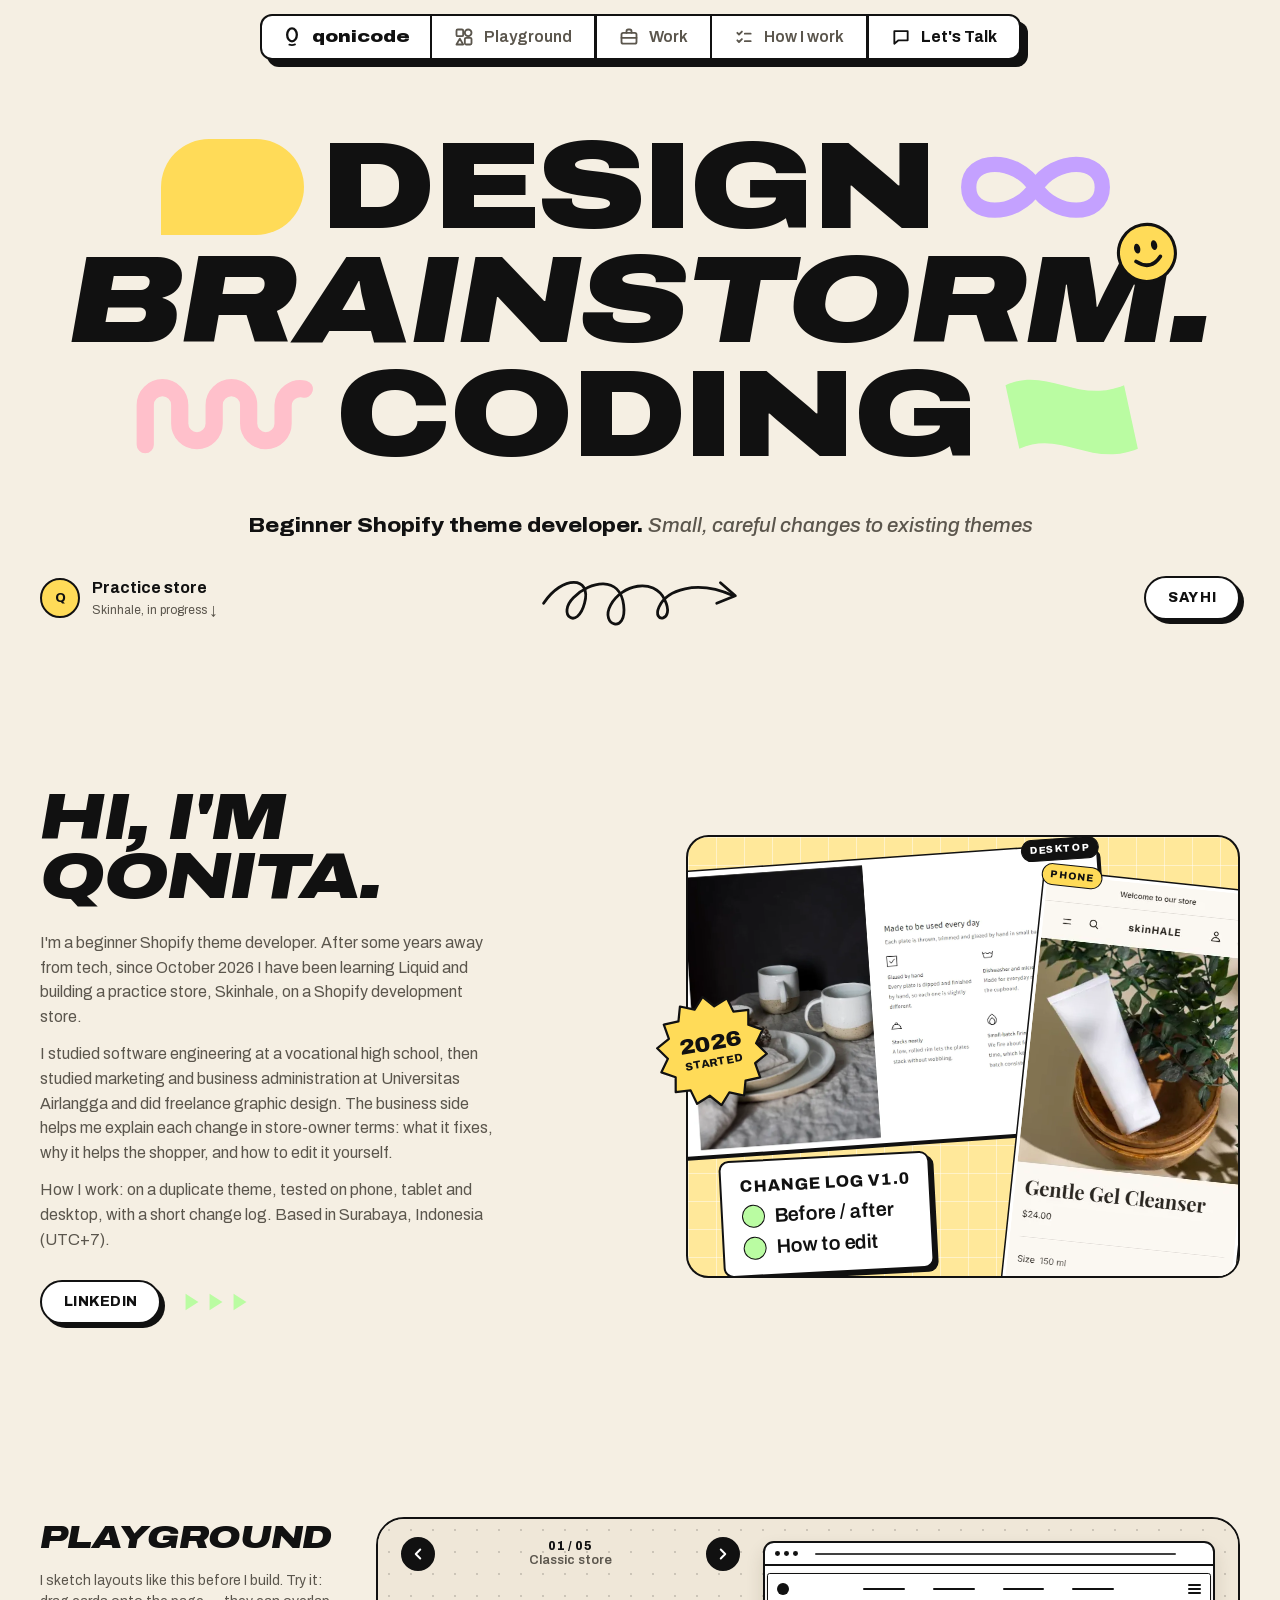
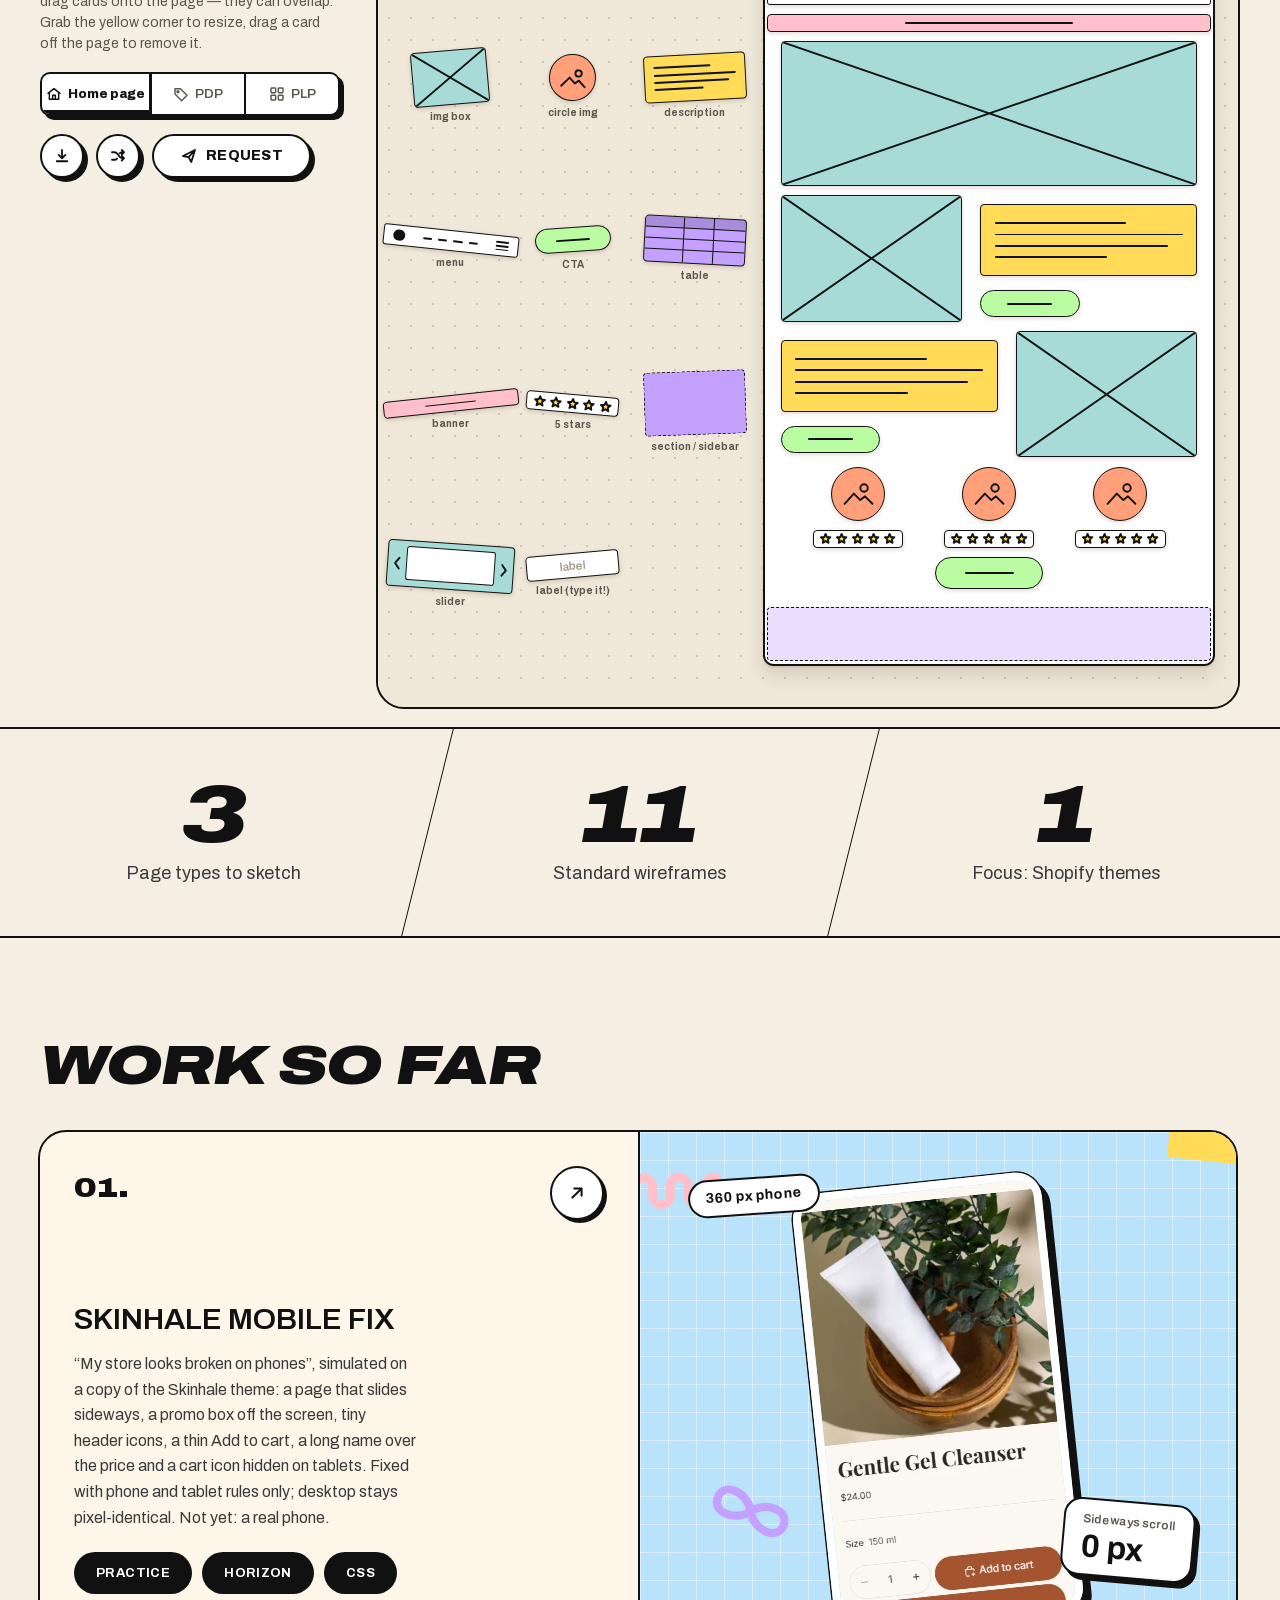
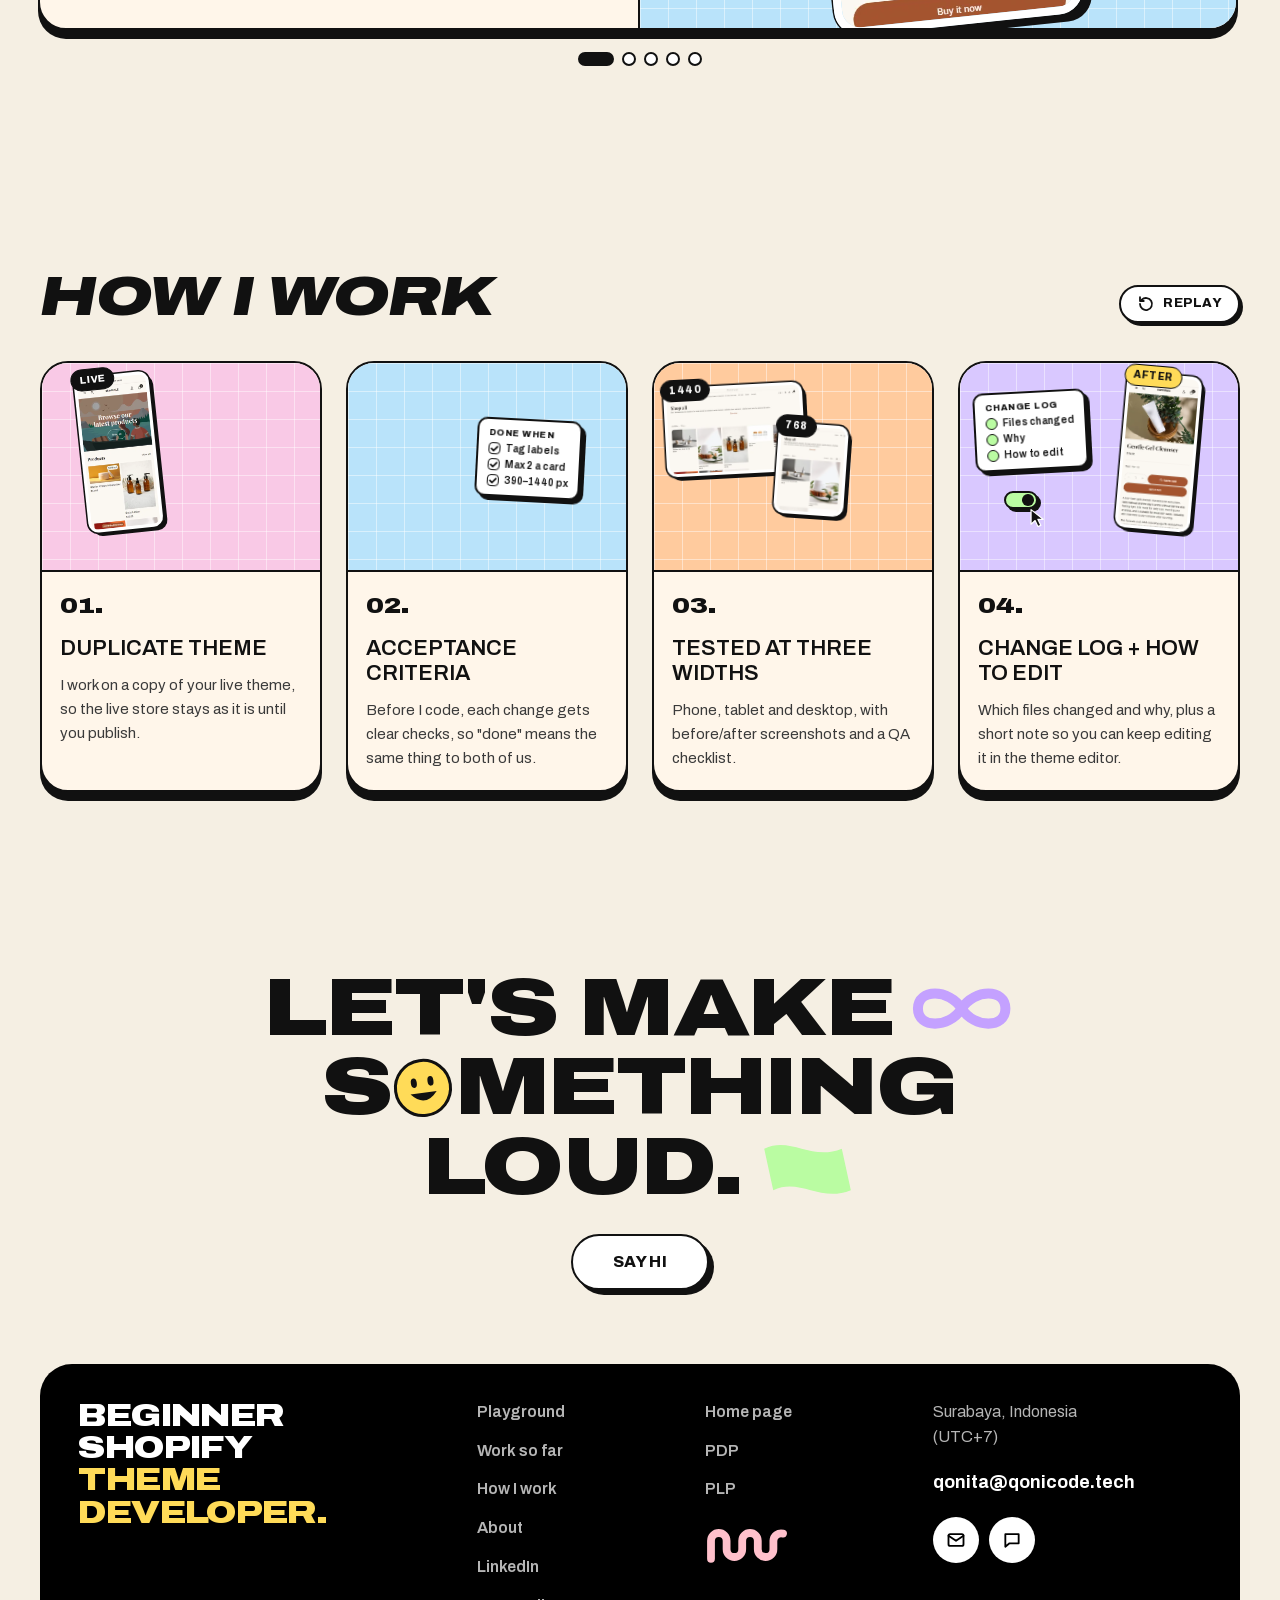
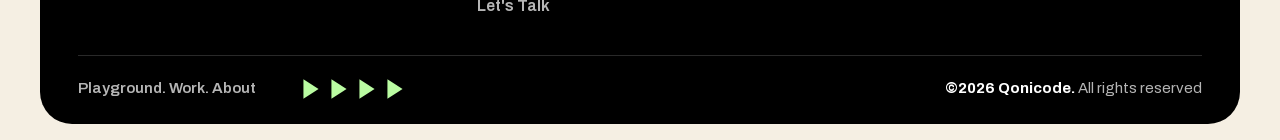
==== public/index.html @ 7741507d "Sticker screenshots in Work so far, How I work and About Work so far: each card shows a real screens" ====
<!doctype html>
<html lang="en">
<head>
  <meta charset="utf-8">
  <meta name="viewport" content="width=device-width,initial-scale=1">
  <title>Qonicode — Qonita, beginner Shopify theme developer</title>
  <meta name="description" content="Qonita Fairuz Syahirah, a beginner Shopify theme developer in Surabaya, Indonesia. Sketch a layout in the playground and see the Skinhale practice store.">
  <meta name="theme-color" content="#F5EFE3">
  <link rel="canonical" href="https://qonicode.tech/">
  <meta property="og:type" content="website">
  <meta property="og:site_name" content="Qonicode">
  <meta property="og:url" content="https://qonicode.tech/">
  <meta property="og:title" content="Qonita — beginner Shopify theme developer">
  <meta property="og:description" content="Small, careful changes to existing Shopify themes. Sketch a layout in the playground and see the Skinhale practice store.">
  <meta property="og:image" content="https://qonicode.tech/assets/og.png">
  <meta property="og:image:width" content="1200">
  <meta property="og:image:height" content="630">
  <meta property="og:image:alt" content="Qonicode: Design, brainstorm, coding. Beginner Shopify theme developer.">
  <meta name="twitter:card" content="summary_large_image">
  <link rel="icon" href="data:image/svg+xml,%3Csvg xmlns='http://www.w3.org/2000/svg' viewBox='0 0 64 64'%3E%3Crect width='64' height='64' rx='14' fill='%23F5EFE3'/%3E%3Cg fill='none' stroke='%23111' stroke-linecap='round'%3E%3Cellipse cx='32' cy='27' rx='12.5' ry='16.5' stroke-width='6'/%3E%3Cpath d='M25 52c5 1.5 10 1.3 14.5-.7' stroke-width='4.5'/%3E%3C/g%3E%3C/svg%3E">
  <link rel="preload" href="assets/fonts/archivo.woff2" as="font" type="font/woff2" crossorigin>
  <link rel="stylesheet" href="assets/css/style.css">
  <script type="module" src="assets/js/main.js"></script>
</head>
<body id="top">
  <a class="skip-link" href="#main">Skip to content</a>

  <!-- ============ Floating nav ============ -->
  <header class="site-header">
    <nav class="seg seg--nav" aria-label="Main">
      <a class="seg__item seg__logo" href="#top" aria-label="Qonicode — back to top">
        <svg class="logo-q" viewBox="0 0 40 56" aria-hidden="true"><ellipse cx="20" cy="22" rx="13.5" ry="18"/><path d="M12.5 49.5c5.5 1.6 11 1.4 16-.8"/></svg><span class="seg__text">qonicode</span>
      </a>
      <a class="seg__item" href="#playground" data-spy="playground">
        <svg viewBox="0 0 24 24" aria-hidden="true"><rect x="3" y="3" width="8" height="8" rx="1.5"/><circle cx="17" cy="7" r="4"/><path d="M7 14l4 7H3Z"/><rect x="13" y="13" width="8" height="8" rx="1.5"/></svg>
        <span class="seg__text">Playground</span>
      </a>
      <a class="seg__item" href="#work" data-spy="work">
        <svg viewBox="0 0 24 24" aria-hidden="true"><rect x="3" y="7" width="18" height="13" rx="2"/><path d="M9 7V5a2 2 0 0 1 2-2h2a2 2 0 0 1 2 2v2M3 13h18"/></svg>
        <span class="seg__text">Work</span>
      </a>
      <a class="seg__item" href="#process" data-spy="process">
        <svg viewBox="0 0 24 24" aria-hidden="true"><path d="M4 7l2 2 3.5-3.5M4 16l2 2 3.5-3.5M13 8h7M13 17h7"/></svg>
        <span class="seg__text">How I work</span>
      </a>
      <button type="button" class="seg__item seg__talk" data-open-talk>
        <svg viewBox="0 0 24 24" aria-hidden="true"><path d="M4 5h16v11H9l-5 4Z"/></svg>
        <span class="seg__text">Let's Talk</span>
      </button>
    </nav>
  </header>

  <main id="main">
    <!-- ============ Hero ============ -->
    <section class="hero">
      <div class="page-width">
        <h1 class="hero__title display">
          <span class="hero__line">
            <span class="shape shape--pill" aria-hidden="true"></span>
            <span>DESIGN</span>
            <span class="shape shape--infinity" aria-hidden="true"><svg viewBox="0 0 120 60"><path d="M60 30C46 8 12 8 12 30s34 22 48 0 48-22 48 0-34 22-48 0Z" fill="none" stroke="currentColor" stroke-width="11" stroke-linejoin="round"/></svg></span>
          </span>
          <span class="hero__line hero__line--italic">
            <span>BRAINSTORM.</span>
            <span class="hero__smiley" aria-hidden="true"><svg viewBox="0 0 100 100"><circle cx="50" cy="50" r="46" fill="var(--c-yellow)" stroke="var(--c-ink)" stroke-width="5"/><ellipse cx="36" cy="40" rx="5" ry="8" fill="var(--c-ink)"/><ellipse cx="64" cy="40" rx="5" ry="8" fill="var(--c-ink)"/><path d="M30 60q20 20 40 0" fill="none" stroke="var(--c-ink)" stroke-width="6" stroke-linecap="round"/></svg></span>
          </span>
          <span class="hero__line">
            <span class="shape shape--squiggle" aria-hidden="true"><svg viewBox="0 0 140 70"><path d="M10 58V28a13 13 0 0 1 26 0v14a13 13 0 0 0 26 0V28a13 13 0 0 1 26 0v14a13 13 0 0 0 26 0V28a13 13 0 0 1 16-12" fill="none" stroke="currentColor" stroke-width="13" stroke-linecap="round" stroke-linejoin="round"/></svg></span>
            <span>CODING</span>
            <span class="shape shape--flag" aria-hidden="true"><svg viewBox="0 0 110 70"><path d="M8 14c30-14 52 14 86 0l10 46c-34 14-56-14-86 0Z" fill="currentColor"/></svg></span>
          </span>
        </h1>

        <div class="hero__meta">
          <p class="hero__sub">Beginner Shopify theme developer. <em>Small, careful changes to existing themes</em></p>
          <a class="hero__rating" href="#work" aria-label="See the Skinhale practice store">
            <div class="avatars" aria-hidden="true">
              <span style="background:var(--c-yellow)">Q</span>
            </div>
            <div><strong>Practice store</strong><small>Skinhale, in progress ↓</small></div>
          </a>
          <span class="hero__arrow" aria-hidden="true"><svg viewBox="0 0 220 70" fill="none" stroke="currentColor" stroke-width="3" stroke-linecap="round" stroke-linejoin="round"><path d="M6 40c20-30 52-30 44 0s-30 12-12-6 50-24 54 8-26 22-14 0 46-30 58-6-14 26-6 8 40-30 80-12"/><path d="M196 18l16 14-20 8"/></svg></span>
          <button type="button" class="btn hero__cta" data-open-talk>Say hi</button>
        </div>
      </div>
    </section>

    <!-- ============ About ============ -->
    <section class="section" id="about">
      <div class="page-width about">
        <div>
          <h2 class="about__title display display--italic">Hi, I'm<br>Qonita.</h2>
          <div class="about__text">
            <p>I'm a beginner Shopify theme developer. After some years away from tech, since October 2026 I have been learning Liquid and building a practice store, Skinhale, on a Shopify development store.</p>
            <p>I studied software engineering at a vocational high school, then studied marketing and business administration at Universitas Airlangga and did freelance graphic design. The business side helps me explain each change in store-owner terms: what it fixes, why it helps the shopper, and how to edit it yourself.</p>
            <p>How I work: on a duplicate theme, tested on phone, tablet and desktop, with a short change log. Based in Surabaya, Indonesia (UTC+7).</p>
          </div>
          <div class="about__actions">
            <a class="btn" href="https://www.linkedin.com/in/qfsyahirah" rel="noopener">LinkedIn</a>
            <span class="chevrons" aria-hidden="true"><svg viewBox="0 0 24 24"><path d="M5 3l14 9-14 9Z"/></svg><svg viewBox="0 0 24 24"><path d="M5 3l14 9-14 9Z"/></svg><svg viewBox="0 0 24 24"><path d="M5 3l14 9-14 9Z"/></svg></span>
          </div>
        </div>
        <div class="about__media">
          <div class="about__img grid-bg" aria-hidden="true">
            <span class="shot ab-desk"><img src="assets/work/halmere/s01-1440-after.webp" width="1200" height="749" alt="" loading="lazy" decoding="async"><b class="shot__pill shot__pill--end">Desktop</b></span>
            <span class="shot ab-phone"><img src="assets/work/mobile-fix/m04-360-after.webp" width="360" height="800" alt="" loading="lazy" decoding="async"><b class="shot__pill shot__pill--copy">Phone</b></span>
            <span class="note ab-log"><b>Change log v1.0</b><span class="note__row"><i class="dot"></i>Before / after</span><span class="note__row"><i class="dot"></i>How to edit</span></span>
          </div>
          <div class="starburst about__badge">
            <svg viewBox="0 0 100 100" aria-hidden="true"><polygon points="50.0,1.0 58.9,11.0 71.3,5.9 74.9,18.7 88.3,19.4 86.0,32.6 97.8,39.1 90.0,50.0 97.8,60.9 86.0,67.4 88.3,80.6 74.9,81.3 71.3,94.1 58.9,89.0 50.0,99.0 41.1,89.0 28.7,94.1 25.1,81.3 11.7,80.6 14.0,67.4 2.2,60.9 10.0,50.0 2.2,39.1 14.0,32.6 11.7,19.4 25.1,18.7 28.7,5.9 41.1,11.0"/></svg>
            <span><strong>2026</strong>Started</span>
          </div>
        </div>
      </div>
    </section>

    <!-- ============ Playground ============ -->
    <section class="playground" id="playground">
      <div class="page-width playground__grid">
        <div class="playground__side">
          <h2 class="playground__title display display--italic h-section">Playground</h2>
          <p class="desk-hint">I sketch layouts like this before I build. Try it: drag cards onto the page — they can overlap. Grab the yellow corner to resize, drag a card off the page to remove it.</p>

          <div class="seg seg--sm playground__pages" role="radiogroup" aria-label="Page type">
            <button type="button" class="seg__item" role="radio" data-page="home">
              <svg viewBox="0 0 24 24" aria-hidden="true"><path d="M3 11 12 4l9 7M5 10v10h14V10M10 20v-6h4v6"/></svg>
              <span>Home page</span>
            </button>
            <button type="button" class="seg__item" role="radio" data-page="pdp">
              <svg viewBox="0 0 24 24" aria-hidden="true"><path d="M3 12V4h8l10 10-8 8Z"/><circle cx="7.5" cy="8.5" r="1.5"/></svg>
              <span>PDP</span>
            </button>
            <button type="button" class="seg__item" role="radio" data-page="plp">
              <svg viewBox="0 0 24 24" aria-hidden="true"><rect x="3" y="3" width="7" height="7" rx="1"/><rect x="14" y="3" width="7" height="7" rx="1"/><rect x="3" y="14" width="7" height="7" rx="1"/><rect x="14" y="14" width="7" height="7" rx="1"/></svg>
              <span>PLP</span>
            </button>
          </div>

          <div class="playground__tools" role="toolbar" aria-label="Playground tools">
            <button type="button" class="btn btn--icon" data-action="save" title="Download as PNG" aria-label="Download as PNG">
              <svg viewBox="0 0 24 24" aria-hidden="true"><path d="M12 4v11m0 0-4.5-4.5M12 15l4.5-4.5M5 19h14"/></svg>
            </button>
            <button type="button" class="btn btn--icon" data-action="shuffle" title="Shuffle" aria-label="Shuffle layout">
              <svg viewBox="0 0 24 24" aria-hidden="true"><path d="M4 7h3.5c2 0 3.2 1 4.5 3l1 1.6c1.3 2 2.5 3.4 4.5 3.4H20m0 0-3-3m3 3-3 3M4 17h3.5c1.4 0 2.4-.6 3.3-1.6M20 7h-2.5c-1.4 0-2.4.6-3.3 1.6M20 7l-3-3m3 3-3 3"/></svg>
            </button>
            <button type="button" class="btn playground__request" data-action="request">
              <svg viewBox="0 0 24 24" aria-hidden="true"><path d="M4 12 20 4l-5 16-3.5-6.5L4 12Zm7.5 1.5L20 4"/></svg>
              Request
            </button>
          </div>
        </div>

        <div class="desk" data-desk>
          <div class="desk__stage" data-stage>
            <!-- standard wireframes: ← 01/03 name → (positioned above the waiting cards) -->
            <div class="desk__bar" data-preset-bar>
              <button type="button" class="desk__dot" data-action="prev" aria-label="Previous standard wireframe">
                <svg viewBox="0 0 24 24" aria-hidden="true"><path d="M15 6l-6 6 6 6"/></svg>
              </button>
              <span class="preset-label" data-preset-label aria-live="polite"></span>
              <button type="button" class="desk__dot" data-action="next" aria-label="Next standard wireframe">
                <svg viewBox="0 0 24 24" aria-hidden="true"><path d="M9 6l6 6-6 6"/></svg>
              </button>
            </div>
            <div class="desk__frame" data-frame aria-hidden="true">
              <div class="desk__frame-bar"><i></i><i></i><i></i><span></span></div>
            </div>
          </div>
        </div>
        <p class="visually-hidden" aria-live="polite" data-live></p>
      </div>
    </section>

    <!-- ============ Stats ============ -->
    <section class="stats">
      <div class="stats__item"><div class="stats__num display display--italic">3</div><div class="stats__label">Page types to sketch</div></div>
      <div class="stats__item"><div class="stats__num display display--italic">11</div><div class="stats__label">Standard wireframes</div></div>
      <div class="stats__item"><div class="stats__num display display--italic">1</div><div class="stats__label">Focus: Shopify themes</div></div>
    </section>

    <!-- ============ Work ============ -->
    <section class="section" id="work">
      <div class="page-width" data-carousel="project">
        <div class="section-head">
          <h2 class="display display--italic h-section">Work so far</h2>
        </div>

        <div class="work-track" data-track tabindex="0" aria-label="Projects">
          <article class="work-slide">
            <div class="work-slide__body">
              <div class="work-slide__top"><span class="work-slide__num">01.</span><a class="arrow-btn" href="work/mobile-fix/" aria-label="See the mobile fix before and after"><svg viewBox="0 0 24 24" aria-hidden="true"><path d="M7 17 17 7M9 7h8v8"/></svg></a></div>
              <h3 class="work-slide__title">Skinhale mobile fix</h3>
              <p class="work-slide__text">“My store looks broken on phones”, simulated on a copy of the Skinhale theme: a page that slides sideways, a promo box off the screen, tiny header icons, a thin Add to cart, a long name over the price and a cart icon hidden on tablets. Fixed with phone and tablet rules only; desktop stays pixel-identical. Not yet: a real phone.</p>
              <ul class="tags"><li>Practice</li><li>Horizon</li><li>CSS</li></ul>
            </div>
            <div class="work-slide__media work-slide__media--sticker" style="--media:#B9E3FA">
              <span class="deco deco--pill" aria-hidden="true"></span>
              <svg class="deco deco--infinity" viewBox="0 0 120 60" aria-hidden="true"><path d="M60 30C46 8 12 8 12 30s34 22 48 0 48-22 48 0-34 22-48 0Z" fill="none" stroke="var(--c-purple)" stroke-width="11" stroke-linejoin="round"/></svg>
              <svg class="deco deco--squiggle" viewBox="0 0 140 70" aria-hidden="true"><path d="M10 58V28a13 13 0 0 1 26 0v14a13 13 0 0 0 26 0V28a13 13 0 0 1 26 0v14a13 13 0 0 0 26 0V28a13 13 0 0 1 16-12" fill="none" stroke="var(--c-pink)" stroke-width="13" stroke-linecap="round" stroke-linejoin="round"/></svg>
              <svg class="deco deco--flag" viewBox="0 0 110 70" aria-hidden="true"><path d="M8 14c30-14 52 14 86 0l10 46c-34 14-56-14-86 0Z" fill="var(--c-green)"/></svg>
              <svg class="deco deco--smiley" viewBox="0 0 100 100" aria-hidden="true"><circle cx="50" cy="50" r="46" fill="var(--c-yellow)" stroke="var(--c-ink)" stroke-width="5"/><ellipse cx="36" cy="40" rx="5" ry="8" fill="var(--c-ink)"/><ellipse cx="64" cy="40" rx="5" ry="8" fill="var(--c-ink)"/><path d="M30 60q20 20 40 0" fill="none" stroke="var(--c-ink)" stroke-width="6" stroke-linecap="round"/></svg>
              <img class="sticker" style="--crop:50% 62%" src="assets/work/mobile-fix/m04-360-after.webp" width="360" height="800" alt="Product page of the Skinhale store on a 360 px phone after the fix, Add to cart on the first screen" loading="lazy" decoding="async">
              <span class="sticker-pill">360 px phone</span>
              <span class="sticker-stat"><small>Sideways scroll</small><b>0 px</b></span>
            </div>
          </article>

          <article class="work-slide">
            <div class="work-slide__body">
              <div class="work-slide__top"><span class="work-slide__num">02.</span><a class="arrow-btn" href="work/skinhale/" aria-label="See Skinhale before and after"><svg viewBox="0 0 24 24" aria-hidden="true"><path d="M7 17 17 7M9 7h8v8"/></svg></a></div>
              <h3 class="work-slide__title">Skinhale practice store</h3>
              <p class="work-slide__text">Fictional skincare brand on a Shopify development store, Horizon theme. Four change requests from a written brief, on a copy of the theme: brand settings, product-card labels from tags, a product-details block from metafields and a "Show more" collection description. Checked at 360 to 1440 px in Chromium, Edge and Firefox. Not yet: Safari and a real phone.</p>
              <ul class="tags"><li>Practice</li><li>Horizon</li><li>Liquid</li></ul>
            </div>
            <div class="work-slide__media work-slide__media--sticker" style="--media:#F9C9E6">
              <span class="deco deco--pill" aria-hidden="true"></span>
              <svg class="deco deco--infinity" viewBox="0 0 120 60" aria-hidden="true"><path d="M60 30C46 8 12 8 12 30s34 22 48 0 48-22 48 0-34 22-48 0Z" fill="none" stroke="var(--c-purple)" stroke-width="11" stroke-linejoin="round"/></svg>
              <svg class="deco deco--squiggle" viewBox="0 0 140 70" aria-hidden="true"><path d="M10 58V28a13 13 0 0 1 26 0v14a13 13 0 0 0 26 0V28a13 13 0 0 1 26 0v14a13 13 0 0 0 26 0V28a13 13 0 0 1 16-12" fill="none" stroke="var(--c-pink)" stroke-width="13" stroke-linecap="round" stroke-linejoin="round"/></svg>
              <svg class="deco deco--flag" viewBox="0 0 110 70" aria-hidden="true"><path d="M8 14c30-14 52 14 86 0l10 46c-34 14-56-14-86 0Z" fill="var(--c-green)"/></svg>
              <svg class="deco deco--smiley" viewBox="0 0 100 100" aria-hidden="true"><circle cx="50" cy="50" r="46" fill="var(--c-yellow)" stroke="var(--c-ink)" stroke-width="5"/><ellipse cx="36" cy="40" rx="5" ry="8" fill="var(--c-ink)"/><ellipse cx="64" cy="40" rx="5" ry="8" fill="var(--c-ink)"/><path d="M30 60q20 20 40 0" fill="none" stroke="var(--c-ink)" stroke-width="6" stroke-linecap="round"/></svg>
              <img class="sticker" src="assets/work/skinhale/cr02-390-after.webp" width="390" height="640" alt="Skinhale collection on a 390 px phone, product cards with Limited edition run and New labels" loading="lazy" decoding="async">
              <span class="sticker-pill">390 px phone</span>
              <span class="sticker-stat"><small>Change requests</small><b>4</b></span>
            </div>
          </article>

          <article class="work-slide">
            <div class="work-slide__body">
              <div class="work-slide__top"><span class="work-slide__num">03.</span><a class="arrow-btn" href="work/halmere/" aria-label="See Halmere plan and build"><svg viewBox="0 0 24 24" aria-hidden="true"><path d="M7 17 17 7M9 7h8v8"/></svg></a></div>
              <h3 class="work-slide__title">Halmere hero product page</h3>
              <p class="work-slide__text">Fictional homeware brand on a new development store, Dawn theme. One product gets a richer page from new sections the owner edits alone: feature highlights, a comparison table, an FAQ and an add-to-cart bar for phones. All 43 settings tested one at a time; other products stay pixel-identical to Dawn. Not yet: Safari and a real phone.</p>
              <ul class="tags"><li>Practice</li><li>Dawn</li><li>Sections</li></ul>
            </div>
            <div class="work-slide__media work-slide__media--sticker" style="--media:#FFCB9E">
              <span class="deco deco--pill" aria-hidden="true"></span>
              <svg class="deco deco--infinity" viewBox="0 0 120 60" aria-hidden="true"><path d="M60 30C46 8 12 8 12 30s34 22 48 0 48-22 48 0-34 22-48 0Z" fill="none" stroke="var(--c-purple)" stroke-width="11" stroke-linejoin="round"/></svg>
              <svg class="deco deco--squiggle" viewBox="0 0 140 70" aria-hidden="true"><path d="M10 58V28a13 13 0 0 1 26 0v14a13 13 0 0 0 26 0V28a13 13 0 0 1 26 0v14a13 13 0 0 0 26 0V28a13 13 0 0 1 16-12" fill="none" stroke="var(--c-pink)" stroke-width="13" stroke-linecap="round" stroke-linejoin="round"/></svg>
              <svg class="deco deco--flag" viewBox="0 0 110 70" aria-hidden="true"><path d="M8 14c30-14 52 14 86 0l10 46c-34 14-56-14-86 0Z" fill="var(--c-green)"/></svg>
              <svg class="deco deco--smiley" viewBox="0 0 100 100" aria-hidden="true"><circle cx="50" cy="50" r="46" fill="var(--c-yellow)" stroke="var(--c-ink)" stroke-width="5"/><ellipse cx="36" cy="40" rx="5" ry="8" fill="var(--c-ink)"/><ellipse cx="64" cy="40" rx="5" ry="8" fill="var(--c-ink)"/><path d="M30 60q20 20 40 0" fill="none" stroke="var(--c-ink)" stroke-width="6" stroke-linecap="round"/></svg>
              <img class="sticker" src="assets/work/halmere/s01-390-after.webp" width="390" height="1270" alt="Halmere product page on a 390 px phone: the photo and the feature highlights" loading="lazy" decoding="async">
              <span class="sticker-pill">390 px phone</span>
              <span class="sticker-stat"><small>Settings tested</small><b>43</b></span>
            </div>
          </article>

          <article class="work-slide">
            <div class="work-slide__body">
              <div class="work-slide__top"><span class="work-slide__num">04.</span><a class="arrow-btn" href="work/qa-report/" aria-label="See the pre-handoff QA"><svg viewBox="0 0 24 24" aria-hidden="true"><path d="M7 17 17 7M9 7h8v8"/></svg></a></div>
              <h3 class="work-slide__title">Pre-handoff QA</h3>
              <p class="work-slide__text">A written 36-check list run on both practice stores before handover: layout at 5 widths, navigation, search, variants, cart, forms, keyboard path and a comparison with the untouched theme. 31 pass; one defect (cart button off-screen on tablets) found, fixed and re-tested. Self-inspection, not independent QA.</p>
              <ul class="tags"><li>Practice</li><li>QA</li><li>Checklist</li></ul>
            </div>
            <div class="work-slide__media work-slide__media--sticker" style="--media:#D9C8FF">
              <span class="deco deco--pill" aria-hidden="true"></span>
              <svg class="deco deco--infinity" viewBox="0 0 120 60" aria-hidden="true"><path d="M60 30C46 8 12 8 12 30s34 22 48 0 48-22 48 0-34 22-48 0Z" fill="none" stroke="var(--c-purple)" stroke-width="11" stroke-linejoin="round"/></svg>
              <svg class="deco deco--squiggle" viewBox="0 0 140 70" aria-hidden="true"><path d="M10 58V28a13 13 0 0 1 26 0v14a13 13 0 0 0 26 0V28a13 13 0 0 1 26 0v14a13 13 0 0 0 26 0V28a13 13 0 0 1 16-12" fill="none" stroke="var(--c-pink)" stroke-width="13" stroke-linecap="round" stroke-linejoin="round"/></svg>
              <svg class="deco deco--flag" viewBox="0 0 110 70" aria-hidden="true"><path d="M8 14c30-14 52 14 86 0l10 46c-34 14-56-14-86 0Z" fill="var(--c-green)"/></svg>
              <svg class="deco deco--smiley" viewBox="0 0 100 100" aria-hidden="true"><circle cx="50" cy="50" r="46" fill="var(--c-yellow)" stroke="var(--c-ink)" stroke-width="5"/><ellipse cx="36" cy="40" rx="5" ry="8" fill="var(--c-ink)"/><ellipse cx="64" cy="40" rx="5" ry="8" fill="var(--c-ink)"/><path d="M30 60q20 20 40 0" fill="none" stroke="var(--c-ink)" stroke-width="6" stroke-linecap="round"/></svg>
              <img class="sticker" src="assets/work/qa-report/c12-390-after.webp" width="390" height="900" alt="Skinhale Shop all page on a 390 px phone with the collection description expanded" loading="lazy" decoding="async">
              <span class="sticker-pill">390 px phone</span>
              <span class="sticker-stat"><small>Checks passed</small><b>31 / 36</b></span>
            </div>
          </article>

          <article class="work-slide">
            <div class="work-slide__body">
              <div class="work-slide__top"><span class="work-slide__num">05.</span><a class="arrow-btn" href="#playground" aria-label="Open the playground"><svg viewBox="0 0 24 24" aria-hidden="true"><path d="M7 17 17 7M9 7h8v8"/></svg></a></div>
              <h3 class="work-slide__title">This playground</h3>
              <p class="work-slide__text">The wireframe desk on this page: drag, resize, shuffle and save a layout as a PNG. Plain HTML, CSS and JavaScript.</p>
              <ul class="tags"><li>Side project</li><li>JavaScript</li><li>Wireframes</li></ul>
            </div>
            <div class="work-slide__media work-slide__media--sticker" style="--media:#DDF7A8">
              <span class="deco deco--pill" aria-hidden="true"></span>
              <svg class="deco deco--infinity" viewBox="0 0 120 60" aria-hidden="true"><path d="M60 30C46 8 12 8 12 30s34 22 48 0 48-22 48 0-34 22-48 0Z" fill="none" stroke="var(--c-purple)" stroke-width="11" stroke-linejoin="round"/></svg>
              <svg class="deco deco--squiggle" viewBox="0 0 140 70" aria-hidden="true"><path d="M10 58V28a13 13 0 0 1 26 0v14a13 13 0 0 0 26 0V28a13 13 0 0 1 26 0v14a13 13 0 0 0 26 0V28a13 13 0 0 1 16-12" fill="none" stroke="var(--c-pink)" stroke-width="13" stroke-linecap="round" stroke-linejoin="round"/></svg>
              <svg class="deco deco--flag" viewBox="0 0 110 70" aria-hidden="true"><path d="M8 14c30-14 52 14 86 0l10 46c-34 14-56-14-86 0Z" fill="var(--c-green)"/></svg>
              <svg class="deco deco--smiley" viewBox="0 0 100 100" aria-hidden="true"><circle cx="50" cy="50" r="46" fill="var(--c-yellow)" stroke="var(--c-ink)" stroke-width="5"/><ellipse cx="36" cy="40" rx="5" ry="8" fill="var(--c-ink)"/><ellipse cx="64" cy="40" rx="5" ry="8" fill="var(--c-ink)"/><path d="M30 60q20 20 40 0" fill="none" stroke="var(--c-ink)" stroke-width="6" stroke-linecap="round"/></svg>
              <img class="sticker" src="assets/work/playground/desk.webp" width="446" height="712" alt="A store page sketched on the playground desk" loading="lazy" decoding="async">
              <span class="sticker-pill">Wireframe desk</span>
              <span class="sticker-stat"><small>Page types</small><b>3</b></span>
            </div>
          </article>
        </div>
        <div class="carousel-dots" data-dots></div>
      </div>
    </section>

    <!-- ============ How I work ============ -->
    <section class="section services" id="process">
      <div class="page-width">
        <div class="section-head section-head--tight">
          <h2 class="display display--italic h-section">How I work</h2>
          <button type="button" class="btn proc-replay" data-proc-replay aria-label="Replay the How I work animation" hidden><svg viewBox="0 0 24 24" aria-hidden="true"><path d="M4 12a8 8 0 1 0 2.4-5.7"/><path d="M4 3v5h5"/></svg>Replay</button>
        </div>
        <!-- One store screenshot travels through the four cards (process.js plays them in turn).
             Without JS or with reduced motion, each panel shows its final frame. -->
        <div class="svc-grid svc-grid--steps" data-proc>
          <article class="svc svc--step proc proc--1">
            <div class="svc__media grid-bg" style="--media:#F9C9E6">
              <div class="scene" aria-hidden="true">
                <span class="shot sc1-live"><img src="assets/work/screens/home-390.webp" width="260" height="563" alt="" loading="lazy" decoding="async"><b class="shot__pill">Live</b></span>
                <span class="shot sc1-copy proc-settle proc-last"><img src="assets/work/screens/home-390.webp" width="260" height="563" alt="" loading="lazy" decoding="async"><b class="shot__pill shot__pill--copy proc-label">Copy</b></span>
              </div>
            </div>
            <div class="svc__body">
              <span class="card-num">01.</span>
              <h3 class="card-title">Duplicate theme</h3>
              <p class="svc__text">I work on a copy of your live theme, so the live store stays as it is until you publish.</p>
            </div>
          </article>
          <article class="svc svc--step proc proc--2">
            <div class="svc__media grid-bg" style="--media:#B9E3FA">
              <div class="scene" aria-hidden="true">
                <span class="shot sc2-page proc-settle proc-last"><img src="assets/work/screens/home-390.webp" width="260" height="563" alt="" loading="lazy" decoding="async"><b class="shot__pill shot__pill--copy">Copy</b></span>
                <span class="note sc2-list"><b>Done when</b><span class="note__row" style="--i:0"><i class="tick"><svg viewBox="0 0 12 12"><path pathLength="1" d="M2.5 6.5l2.5 2.5 4.5-5"/></svg></i>Tag labels</span><span class="note__row" style="--i:1"><i class="tick"><svg viewBox="0 0 12 12"><path pathLength="1" d="M2.5 6.5l2.5 2.5 4.5-5"/></svg></i>Max 2 a card</span><span class="note__row" style="--i:2"><i class="tick"><svg viewBox="0 0 12 12"><path pathLength="1" d="M2.5 6.5l2.5 2.5 4.5-5"/></svg></i>390–1440 px</span></span>
              </div>
            </div>
            <div class="svc__body">
              <span class="card-num">02.</span>
              <h3 class="card-title">Acceptance criteria</h3>
              <p class="svc__text">Before I code, each change gets clear checks, so "done" means the same thing to both of us.</p>
            </div>
          </article>
          <article class="svc svc--step proc proc--3">
            <div class="svc__media grid-bg" style="--media:#FFCB9E">
              <div class="scene" aria-hidden="true">
                <span class="shot sc3-desk"><img src="assets/work/screens/collection-1440.webp" width="480" height="300" alt="" loading="lazy" decoding="async"><b class="shot__pill">1440</b></span>
                <span class="shot sc3-tab"><img src="assets/work/screens/collection-768.webp" width="300" height="400" alt="" loading="lazy" decoding="async"><b class="shot__pill">768</b></span>
                <span class="shot sc3-phone proc-settle proc-last"><img src="assets/work/screens/collection-390.webp" width="260" height="563" alt="" loading="lazy" decoding="async"><b class="shot__pill">390</b></span>
              </div>
            </div>
            <div class="svc__body">
              <span class="card-num">03.</span>
              <h3 class="card-title">Tested at three widths</h3>
              <p class="svc__text">Phone, tablet and desktop, with before/after screenshots and a QA checklist.</p>
            </div>
          </article>
          <article class="svc svc--step proc proc--4">
            <div class="svc__media grid-bg" style="--media:#D9C8FF">
              <div class="scene" aria-hidden="true">
                <span class="shot sc4-page"><img src="assets/work/screens/pdp-390-after.webp" width="260" height="563" alt="" loading="lazy" decoding="async"><img class="sc4-before" src="assets/work/screens/pdp-390-before.webp" width="260" height="563" alt="" loading="lazy" decoding="async"><b class="shot__pill shot__pill--copy">After</b><b class="shot__pill sc4-before">Before</b></span>
                <span class="note sc4-log"><b>Change log</b><span class="note__row" style="--i:0"><i class="dot"></i>Files changed</span><span class="note__row" style="--i:1"><i class="dot"></i>Why</span><span class="note__row" style="--i:2"><i class="dot"></i>How to edit</span></span>
                <span class="toggle sc4-toggle"><i></i></span>
                <svg class="sc4-cursor proc-last" viewBox="0 0 24 24"><path d="M5 2v18l5-4.5 3.6 7.5 3.4-1.6-3.6-7.4H20Z"/></svg>
              </div>
            </div>
            <div class="svc__body">
              <span class="card-num">04.</span>
              <h3 class="card-title">Change log + how to edit</h3>
              <p class="svc__text">Which files changed and why, plus a short note so you can keep editing it in the theme editor.</p>
            </div>
          </article>
        </div>
      </div>
    </section>

  </main>

  <div class="finale" id="contact">
    <!-- ============ Talk CTA ============ -->
    <section class="talk">
      <div class="page-width">
        <h2 class="talk__title display">
          <span class="talk__line">LET'S MAKE <span class="shape shape--infinity" aria-hidden="true"><svg viewBox="0 0 120 60"><path d="M60 30C46 8 12 8 12 30s34 22 48 0 48-22 48 0-34 22-48 0Z" fill="none" stroke="currentColor" stroke-width="11" stroke-linejoin="round"/></svg></span></span>
          <span class="talk__line"><span class="talk__word">S<span class="talk__o" aria-hidden="true"><svg viewBox="0 0 100 100"><circle cx="50" cy="50" r="46" fill="var(--c-yellow)" stroke="var(--c-ink)" stroke-width="5"/><ellipse cx="36" cy="40" rx="5" ry="8" fill="var(--c-ink)"/><ellipse cx="64" cy="40" rx="5" ry="8" fill="var(--c-ink)"/><path d="M28 58q22 26 44 0Z" fill="var(--c-ink)"/></svg></span><span class="visually-hidden">O</span>METHING</span></span>
          <span class="talk__line">LOUD. <span class="shape shape--flag" aria-hidden="true"><svg viewBox="0 0 110 70"><path d="M8 14c30-14 52 14 86 0l10 46c-34 14-56-14-86 0Z" fill="currentColor"/></svg></span></span>
        </h2>
        <button type="button" class="btn btn--lg" data-open-talk>Say hi</button>
      </div>
    </section>

  <!-- ============ Footer ============ -->
  <footer class="page-width site-footer-wrap">
    <div class="site-footer">
      <div class="site-footer__grid">
        <div class="newsletter">
          <h2 class="newsletter__title display">Beginner Shopify<br><span>theme developer.</span></h2>
        </div>

        <ul class="footer-links">
          <li><a href="#playground">Playground</a></li>
          <li><a href="#work">Work so far</a></li>
          <li><a href="#process">How I work</a></li>
          <li><a href="#about">About</a></li>
          <li><a href="https://www.linkedin.com/in/qfsyahirah" rel="noopener">LinkedIn</a></li>
          <li><a href="#contact" data-open-talk>Let's Talk</a></li>
        </ul>

        <div>
          <ul class="footer-links">
            <li><a href="#playground" data-goto-page="home">Home page</a></li>
            <li><a href="#playground" data-goto-page="pdp">PDP</a></li>
            <li><a href="#playground" data-goto-page="plp">PLP</a></li>
          </ul>
          <span class="footer-squiggle" aria-hidden="true"><svg viewBox="0 0 140 70"><path d="M10 58V28a13 13 0 0 1 26 0v14a13 13 0 0 0 26 0V28a13 13 0 0 1 26 0v14a13 13 0 0 0 26 0V28a13 13 0 0 1 16-12" fill="none" stroke="currentColor" stroke-width="13" stroke-linecap="round" stroke-linejoin="round"/></svg></span>
        </div>

        <div class="footer-contact">
          <p class="muted-light">Surabaya, Indonesia<br>(UTC+7)</p>
          <a class="footer-contact__mail" href="mailto:qonita@qonicode.tech">qonita@qonicode.tech</a>
          <div class="footer-social">
            <a class="social-btn" href="mailto:qonita@qonicode.tech" aria-label="Email"><svg viewBox="0 0 24 24" aria-hidden="true"><rect x="3" y="5" width="18" height="14" rx="2"/><path d="m3 7 9 6 9-6"/></svg></a>
            <button type="button" class="social-btn" data-open-talk aria-label="Let's talk"><svg viewBox="0 0 24 24" aria-hidden="true"><path d="M4 5h16v11H9l-5 4Z"/></svg></button>
          </div>
        </div>
      </div>

      <div class="site-footer__bottom">
        <p class="footer-mini"><a href="#playground">Playground</a>. <a href="#work">Work</a>. <a href="#about">About</a></p>
        <span class="chevrons" aria-hidden="true"><svg viewBox="0 0 24 24"><path d="M5 3l14 9-14 9Z"/></svg><svg viewBox="0 0 24 24"><path d="M5 3l14 9-14 9Z"/></svg><svg viewBox="0 0 24 24"><path d="M5 3l14 9-14 9Z"/></svg><svg viewBox="0 0 24 24"><path d="M5 3l14 9-14 9Z"/></svg></span>
        <p><b>©<span data-year></span> Qonicode.</b> <span class="muted-light">All rights reserved</span></p>
      </div>
    </div>
  </footer>
  </div>

  <!-- ============ Let's Talk / Request dialog ============ -->
  <dialog class="nb-dialog" data-dialog aria-labelledby="dialog-title" aria-describedby="dialog-desc">
    <form class="nb-dialog__content" novalidate>
      <button type="button" class="nb-dialog__close" data-close aria-label="Close">
        <svg viewBox="0 0 24 24" aria-hidden="true"><path d="M6 6l12 12M18 6 6 18"/></svg>
      </button>
      <header class="nb-dialog__header">
        <h2 class="nb-dialog__title" id="dialog-title" data-dialog-title>Let's talk</h2>
        <p class="nb-dialog__desc" id="dialog-desc" data-dialog-desc></p>
      </header>

      <div class="nb-dialog__attachment" data-attachment hidden>
        <img alt="Your layout" data-attachment-img>
        <span data-attachment-text></span>
      </div>

      <div class="nb-dialog__fields">
        <label class="nb-field"><span>Your name</span><input class="nb-input" name="name" autocomplete="name" required></label>
        <label class="nb-field"><span>Email</span><input class="nb-input" name="email" type="email" autocomplete="email" required></label>
        <label class="nb-field"><span>Store URL <em>(optional)</em></span><input class="nb-input" name="store" type="text" inputmode="url" autocomplete="url" autocapitalize="none" spellcheck="false" placeholder="yourstore.com"></label>
        <label class="nb-field"><span><span data-notes-label>Message</span> <em>(optional)</em></span><textarea class="nb-input" name="notes" rows="3" placeholder="Say hi, or ask about Skinhale…"></textarea></label>
        <label class="hp" aria-hidden="true">Company <input name="company" tabindex="-1" autocomplete="off"></label>
      </div>

      <div class="turnstile-slot" data-turnstile></div>
      <p class="nb-dialog__status" data-dialog-status role="status"></p>
      <footer class="nb-dialog__footer">
        <button type="button" class="btn" data-close>Cancel</button>
        <button type="submit" class="btn" data-dialog-submit>Send</button>
      </footer>
    </form>
  </dialog>

</body>
</html>
---- public/assets/css/style.css ----
/* ==========================================================================
   Qonicode — neo-brutalist agency site
   ========================================================================== */

:root {
  --c-bg: #F5EFE3;
  --c-surface: #FFFDF8;
  --c-paper: #FFFFFF;
  --c-ink: #111111;
  --c-muted: #5B564D;
  /* Palette — every color on the site comes from these six, plus the background and ink lines. */
  --c-teal: #A7DBD8;
  --c-green: #BAFCA2;
  --c-yellow: #FFDB58;
  --c-orange: #FFA07A;
  --c-pink: #FFC0CB;
  --c-purple: #C4A1FF;
  --c-desk: #EFE7D8;          /* playground surface (background family) */
  /* soft tints for illustration panels: quieter than the shapes drawn on them */
  --c-teal-soft: color-mix(in srgb, var(--c-teal) 55%, var(--c-bg));
  --c-yellow-soft: color-mix(in srgb, var(--c-yellow) 55%, var(--c-bg));
  --c-pink-soft: color-mix(in srgb, var(--c-pink) 55%, var(--c-bg));
  --c-purple-soft: color-mix(in srgb, var(--c-purple) 55%, var(--c-bg));
  --c-green-soft: color-mix(in srgb, var(--c-green) 55%, var(--c-bg));
  --c-error: #B4231B;         /* form errors only — functional, not decorative */

  --border: 2px solid var(--c-ink);
  --line: 1.5px solid var(--c-ink);   /* illustration line work */
  --radius: 14px;
  --shadow: 4px 4px 0 var(--c-ink);
  --page-width: 1280px;

  --font-body: "Archivo", system-ui, -apple-system, "Segoe UI", sans-serif;
  --gutter: clamp(16px, 4vw, 40px);
  --section-gap: clamp(56px, 8vw, 112px);
  --nav-space: 82px;
}

/* Archivo, self-hosted: weights 400–900, widths 100–125%, Latin + Latin-1 and the punctuation the site uses
   (SIL Open Font License, see assets/fonts/archivo.LICENSE.txt) */
@font-face {
  font-family: "Archivo"; font-style: normal; font-weight: 400 900; font-stretch: 100% 125%; font-display: swap;
  src: url("../fonts/archivo.woff2") format("woff2");
}
@font-face {
  font-family: "Archivo"; font-style: italic; font-weight: 400 900; font-stretch: 100% 125%; font-display: swap;
  src: url("../fonts/archivo-italic.woff2") format("woff2");
}

*, *::before, *::after { box-sizing: border-box; }
html { -webkit-text-size-adjust: 100%; scroll-behavior: smooth; scroll-padding-top: var(--nav-space); }
body {
  margin: 0; padding-top: var(--nav-space); background: var(--c-bg); color: var(--c-ink);
  font-family: var(--font-body); font-size: 16px; line-height: 1.55;
  -webkit-font-smoothing: antialiased; overflow-x: hidden;
}
img, svg { max-width: 100%; display: block; }
a { color: inherit; }
button { font: inherit; color: inherit; }
h1, h2, h3, p, figure, ul { margin: 0; }
:focus-visible { outline: 3px solid var(--c-ink); outline-offset: 3px; }

.skip-link { position: fixed; left: 8px; top: -60px; z-index: 2000; background: var(--c-ink); color: var(--c-bg); padding: 10px 16px; border-radius: 999px; }
.skip-link:focus { top: 8px; }
.visually-hidden { position: absolute !important; width: 1px; height: 1px; overflow: hidden; clip: rect(0 0 0 0); white-space: nowrap; }
.hp { position: absolute; left: -9999px; width: 1px; height: 1px; overflow: hidden; }
/* Turnstile only shows something when Cloudflare needs the visitor to click */
.turnstile-slot:empty { display: none; }
.turnstile-slot { margin-top: 10px; }

.page-width { width: 100%; max-width: calc(var(--page-width) + var(--gutter) * 2); margin: 0 auto; padding: 0 var(--gutter); }
.section { padding: var(--section-gap) 0; }
.section--rule { border-top: var(--border); }

/* ---------- Type ---------- */
.display { font-stretch: 125%; font-weight: 900; text-transform: uppercase; letter-spacing: -0.02em; line-height: 0.92; }
.display--italic { font-style: italic; }
.h-section { font-size: clamp(26px, 4.4vw, 56px); }

/* ---------- Buttons (neobrutalist: hard shadow, pressed on hover) ---------- */
.btn {
  display: inline-flex; align-items: center; justify-content: center; gap: 8px;
  min-height: 44px; padding: 10px 22px;
  border: var(--border); border-radius: 999px;
  background: var(--c-paper); color: var(--c-ink);
  font-weight: 800; font-size: 14px; letter-spacing: .02em; text-transform: uppercase; line-height: 1;
  text-decoration: none; cursor: pointer; white-space: nowrap;
  box-shadow: var(--shadow); transition: transform .12s ease, box-shadow .12s ease, background .12s ease;
}
.btn:hover { transform: translate(4px, 4px); box-shadow: 0 0 0 var(--c-ink); }
.btn:active { transform: translate(4px, 4px); box-shadow: none; }
.btn:disabled { opacity: .55; cursor: progress; transform: none; box-shadow: var(--shadow); }
.btn svg { width: 18px; height: 18px; fill: none; stroke: currentColor; stroke-width: 2.4; stroke-linecap: round; stroke-linejoin: round; flex: none; }
.btn--lg { min-height: 56px; padding: 14px 40px; font-size: 16px; box-shadow: 5px 5px 0 var(--c-ink); }
.btn--icon { width: 44px; padding: 0; }

/* ---------- Segmented control (nav + page type) ---------- */
.seg {
  display: inline-flex; gap: 2.5px;
  background: var(--c-ink); border: 2.5px solid var(--c-ink); border-radius: 12px;
  box-shadow: 7px 7px 0 var(--c-ink); overflow: hidden;
}
.seg__item {
  display: inline-flex; align-items: center; justify-content: center; gap: 10px;
  min-height: 42px; padding: 0 22px; border: 0; border-radius: 0;
  background: var(--c-paper); color: var(--c-muted);
  font-weight: 600; font-size: 16px; text-decoration: none; cursor: pointer; white-space: nowrap;
  transition: background .15s ease, color .15s ease;
}
.seg__item svg { width: 20px; height: 20px; fill: none; stroke: currentColor; stroke-width: 2.2; stroke-linecap: round; stroke-linejoin: round; flex: none; }
.seg__item:hover { background: var(--c-desk); color: var(--c-ink); }
/* active = ink text + an ink bar along the bottom (no accent color) */
.seg__item.is-active { color: var(--c-ink); font-weight: 800; box-shadow: inset 0 -4px 0 var(--c-ink); }
.seg--sm { border-radius: 10px; box-shadow: 4px 4px 0 var(--c-ink); }
.seg--sm .seg__item { min-height: 40px; padding: 0 12px; font-size: 13px; gap: 6px; }
.seg--sm .seg__item svg { width: 16px; height: 16px; }

/* ---------- Floating nav ---------- */
.site-header {
  position: fixed; top: 14px; left: 0; right: 0; z-index: 1000;
  display: flex; justify-content: center; padding: 0 12px; pointer-events: none;
}
.seg--nav { pointer-events: auto; max-width: 100%; }
.seg__logo { color: var(--c-ink); font-weight: 900; font-stretch: 125%; padding: 0 20px; }
.logo-q { width: 19px; height: 27px; fill: none; stroke: currentColor; stroke-linecap: round; flex: none; }
.logo-q ellipse { stroke-width: 6.5; }
.logo-q path { stroke-width: 5; }
.seg__talk { color: var(--c-ink); font-weight: 700; }
@media (max-width: 899px) {
  .seg--nav .seg__item { padding: 0 16px; }
  .seg__logo .seg__text { display: none; }
}
@media (max-width: 639px) {
  :root { --nav-space: 72px; }
  .site-header { top: 10px; }
  .seg--nav { box-shadow: 5px 5px 0 var(--c-ink); }
  .seg--nav .seg__item { min-height: 39px; padding: 0 14px; flex: 1; }
  .seg--nav .seg__text { position: absolute; width: 1px; height: 1px; overflow: hidden; clip-path: inset(50%); white-space: nowrap; }
  .seg--nav .seg__item.is-active .seg__text { position: static; width: auto; height: auto; overflow: visible; clip-path: none; font-size: 14px; }
}
/* scrolled down: icons only, so the bar stays small; labels stay for screen readers */
.site-header.is-compact .seg--nav .seg__item { flex: none; padding: 0 14px; }
.site-header.is-compact .seg--nav .seg__text,
.site-header.is-compact .seg--nav .seg__item.is-active .seg__text { position: absolute; width: 1px; height: 1px; overflow: hidden; clip-path: inset(50%); white-space: nowrap; }

/* ---------- Hero ---------- */
.hero { padding: clamp(20px, 4vw, 48px) 0 clamp(32px, 5vw, 56px); }
.hero__title {
  /* widest line ("BRAINSTORM.") is ~9.3em, so size the type to always fit */
  font-size: min(148px, calc((100vw - 2 * var(--gutter)) / 9.7));
  display: flex; flex-direction: column; align-items: center; text-align: center;
}
.hero__line { display: inline-flex; align-items: center; gap: .14em; white-space: nowrap; position: relative; }
.hero__line--italic { font-style: italic; }
.shape { display: inline-block; flex: none; height: .78em; }
.shape svg { width: 100%; height: 100%; overflow: visible; }
.shape--pill { width: 1.15em; background: var(--c-yellow); border-radius: 999px 999px 999px 0; }
.shape--infinity { width: 1.35em; color: var(--c-purple); }
.shape--squiggle { width: 1.5em; color: var(--c-pink); }
.shape--flag { width: 1.25em; color: var(--c-green); }
.hero__smiley { position: absolute; right: .28em; top: -.18em; width: .5em; height: .5em; transform: rotate(-12deg); }

.hero__meta { display: grid; grid-template-columns: 1fr auto 1fr; align-items: center; gap: 24px; margin-top: clamp(24px, 3vw, 40px); }
.hero__sub { grid-column: 1 / -1; text-align: center; font-size: clamp(17px, 1.6vw, 22px); font-weight: 800; font-stretch: 112%; }
.hero__sub em { font-style: italic; font-weight: 500; color: var(--c-muted); font-stretch: 100%; }
.hero__rating { display: flex; align-items: center; gap: 12px; text-decoration: none; border-radius: 999px; }
.hero__rating:hover strong { text-decoration: underline; text-decoration-thickness: 2px; text-underline-offset: 3px; }
.hero__rating small { display: block; color: var(--c-muted); font-size: 12px; }
.avatars { display: flex; }
.avatars > * { width: 40px; height: 40px; border-radius: 50%; border: var(--border); margin-left: -12px; display: grid; place-items: center; font-weight: 800; font-size: 13px; }
.avatars > *:first-child { margin-left: 0; }
.avatars .avatars__plus { background: var(--c-ink); color: var(--c-bg); }
.hero__arrow { width: clamp(120px, 16vw, 210px); }
.hero__cta { justify-self: end; }
@media (max-width: 749px) {
  .hero__meta { grid-template-columns: 1fr; justify-items: center; text-align: center; }
  .hero__arrow { display: none; }
  .hero__cta { justify-self: center; }
}

.starburst { position: relative; display: inline-grid; place-items: center; width: var(--size, 150px); aspect-ratio: 1; text-align: center; transform: rotate(var(--tilt, -8deg)); }
.starburst svg { position: absolute; inset: 0; width: 100%; height: 100%; }
.starburst polygon { fill: var(--c-yellow); stroke: var(--c-ink); stroke-width: 2; stroke-linejoin: round; }
.starburst span { position: relative; font-weight: 800; font-size: 14px; line-height: 1.15; max-width: 62%; }

.section-head { display: flex; align-items: end; justify-content: space-between; gap: 20px; margin-bottom: clamp(24px, 3vw, 40px); }

/* ==========================================================================
   Playground
   ========================================================================== */
/* The section fills the screen under the nav: controls on the left, the desk on the right.
   If the desk needs more room than that, it scrolls inside. */
/* Full screen tall, with the nav's height kept free at the top so the nav never covers it.
   The negative scroll-margin cancels html's scroll-padding, so #playground lands with the section at the very top. */
.playground { height: 100svh; min-height: 600px; padding: calc(var(--nav-space) + 8px) 0 18px; scroll-margin-top: calc(-1 * var(--nav-space)); }
.playground__grid { display: grid; grid-template-columns: minmax(250px, 300px) 1fr; gap: clamp(20px, 3vw, 36px); height: 100%; }
.playground__side { display: flex; flex-direction: column; align-items: flex-start; gap: 18px; padding-top: 6px; }
/* sized to fit the side column (~9em wide at 125% stretch) */
.playground__title { width: 100%; font-size: clamp(26px, 2.5vw, 33px); }
@media (max-width: 899px) { .playground__title { font-size: clamp(26px, 7vw, 44px); } }
.desk-hint { color: var(--c-muted); font-size: 14px; line-height: 1.5; }
.playground__pages { width: 100%; }
.playground__pages .seg__item { flex: 1; }
.playground__tools { display: flex; align-items: center; gap: 12px; }
.playground__request { padding-inline: 26px; }
@media (max-width: 899px) {
  .playground { height: auto; min-height: 0; padding-bottom: 24px; }
  .playground__grid { grid-template-columns: 1fr; height: auto; gap: 16px; }
  .playground__side { gap: 14px; }
  .playground .desk { height: calc(100svh - var(--nav-space) - 24px); min-height: 420px; }
}

/* ← 01/03 name → bar, placed above the waiting cards by desk.js */
.desk__bar { position: absolute; z-index: 5000; display: flex; align-items: center; justify-content: space-between; gap: 8px; }
.desk__dot {
  display: grid; place-items: center; flex: none; width: 34px; height: 34px; padding: 0;
  border: var(--border); border-radius: 50%; background: var(--c-ink); color: var(--c-paper); cursor: pointer;
  transition: transform .12s ease;
}
.desk__dot:hover { transform: scale(1.08); }
.desk__dot svg { width: 18px; height: 18px; fill: none; stroke: currentColor; stroke-width: 2.6; stroke-linecap: round; stroke-linejoin: round; }
.preset-label { display: grid; min-width: 0; text-align: center; line-height: 1.15; }
.preset-label b { font-size: 12px; font-weight: 800; letter-spacing: .06em; }
.preset-label span { font-size: 13px; font-weight: 600; color: var(--c-muted); white-space: nowrap; overflow: hidden; text-overflow: ellipsis; }

.desk {
  height: 100%; min-height: 0;
  position: relative;
  isolation: isolate;          /* keeps card z-indexes below the floating nav */
  border: var(--border); border-radius: calc(var(--radius) * 2);
  background-color: var(--c-desk);
  overflow: auto; overscroll-behavior: contain;
  scrollbar-width: thin; scrollbar-color: var(--c-ink) transparent;
  touch-action: pan-x pan-y;
}
.desk__stage {
  --u: 6px;
  position: relative; margin: 0 auto;
  background-color: var(--c-desk);
  background-image: radial-gradient(rgba(17,17,17,.16) 1.1px, transparent 1.3px);
  background-size: 22px 22px;
  user-select: none; -webkit-user-select: none;
}
.desk__stage.no-anim * { transition: none !important; }

.desk__caption {
  position: absolute; transform: translateX(-50%);
  font-size: max(10px, calc(var(--u) * 1.75)); font-weight: 700; line-height: 1.1;
  color: var(--c-muted); white-space: nowrap; pointer-events: none;
}

/* the "page" the visitor builds on */
.desk__frame {
  position: absolute;
  background: var(--c-paper);
  border: calc(var(--u) * .45) solid var(--c-ink);
  border-radius: calc(var(--u) * 2.4);
  box-shadow: 0 calc(var(--u) * .4) 0 rgba(0,0,0,.06), 0 calc(var(--u) * 2) calc(var(--u) * 4) rgba(60,40,10,.14);
}
.desk__frame-bar {
  position: absolute; left: 0; right: 0; top: 0; height: calc(var(--u) * 5);
  border-bottom: calc(var(--u) * .45) solid var(--c-ink);
  display: flex; align-items: center; gap: calc(var(--u) * .9); padding: 0 calc(var(--u) * 2.2);
}
.desk__frame-bar i { width: calc(var(--u) * 1.1); height: calc(var(--u) * 1.1); border-radius: 50%; background: var(--c-ink); }
.desk__frame-bar span { flex: 1; height: calc(var(--u) * .5); margin: 0 calc(var(--u) * 6) 0 calc(var(--u) * 3); background: var(--c-ink); border-radius: 9px; opacity: .8; }

/* ---------- Paper cards ---------- */
.piece {
  --pc: var(--c-ink);          /* lines */
  --sw: max(1.5px, calc(var(--u) * .42));   /* marker stroke width */
  position: absolute;
  transform: rotate(calc(var(--r, 0) * 1deg));
  cursor: grab; touch-action: none; outline: none;
  transition: left .45s cubic-bezier(.2,.8,.3,1), top .45s cubic-bezier(.2,.8,.3,1), width .35s ease, height .35s ease, transform .3s ease, opacity .25s ease;
}
.piece.is-dragging, .piece.is-resizing { transition: transform .2s ease; cursor: grabbing; }
.piece.is-dragging { transform: rotate(0deg) scale(1.03); }
.piece.is-entering { opacity: 0; transform: rotate(calc(var(--r, 0) * 1deg)) scale(.5); }
.piece.is-leaving { opacity: 0; transform: scale(.5); pointer-events: none; }
.piece--supply:hover { transform: rotate(0deg) scale(1.06); }

.piece__paper {
  position: absolute; inset: 0;
  background: var(--fill, var(--c-paper));
  border: var(--sw) solid var(--pc);
  border-radius: calc(var(--u) * .9);
  box-shadow: 0 calc(var(--u) * .35) calc(var(--u) * .9) rgba(60,40,10,.18);
  overflow: hidden;
  display: flex; align-items: center; justify-content: center;
  padding: calc(var(--u) * 1.2);
}
.piece.is-dragging .piece__paper { box-shadow: 0 calc(var(--u) * 1.6) calc(var(--u) * 3) rgba(60,40,10,.28); }
.piece:focus-visible .piece__paper, .piece.is-selected:not(.piece--supply) .piece__paper { outline: calc(var(--u) * .3) dashed var(--c-ink); outline-offset: calc(var(--u) * .5); }

.piece__del, .piece__resize { position: absolute; display: none; z-index: 2; }
.piece.is-selected:not(.piece--supply) .piece__del { display: grid; }
.piece.is-selected:not(.piece--supply) .piece__resize { display: block; }
.piece__del {
  left: calc(var(--u) * -1.8); top: calc(var(--u) * -1.8);
  width: max(26px, calc(var(--u) * 3.4)); height: max(26px, calc(var(--u) * 3.4));
  place-items: center; padding: 0; border: 2px solid var(--c-ink); border-radius: 50%;
  background: var(--c-pink); cursor: pointer; font-weight: 900; font-size: 14px; line-height: 1;
}
.piece__resize {
  right: calc(var(--u) * -1.4); bottom: calc(var(--u) * -1.4);
  width: max(22px, calc(var(--u) * 3)); height: max(22px, calc(var(--u) * 3));
  border: 2px solid var(--c-ink); border-radius: 6px; background: var(--c-yellow);
  cursor: nwse-resize; touch-action: none;
}
.desk__stage.is-exporting .piece__del, .desk__stage.is-exporting .piece__resize { display: none !important; }
.desk__stage.is-exporting .piece .piece__paper { outline: none !important; }

/* inner sketches (all sized in %, so they follow the card size) */
.sk-line { display: block; height: var(--sw); border-radius: 99px; background: var(--pc); }
.sk-col { display: flex; flex-direction: column; justify-content: center; gap: 18%; width: 100%; height: 100%; }
.sk-row { display: flex; align-items: center; gap: 6%; width: 100%; height: 100%; }
.sk-box { border: var(--sw) solid var(--pc); border-radius: calc(var(--u) * .6); }
.sk-svg { width: 100%; height: 100%; overflow: visible; }
.sk-svg * { fill: none; stroke: var(--pc); stroke-width: var(--sw); stroke-linecap: round; stroke-linejoin: round; vector-effect: non-scaling-stroke; }

.piece--img .piece__paper { padding: 0; }

.piece--table .piece__paper { padding: 0; }
.sk-table { display: grid; grid-template-columns: 1.3fr 1fr 1fr; grid-auto-rows: 1fr; width: 100%; height: 100%; }
.sk-table span { border-right: var(--sw) solid var(--pc); border-bottom: var(--sw) solid var(--pc); }
.sk-table span:nth-child(3n) { border-right: 0; }
.sk-table span:nth-last-child(-n+3) { border-bottom: 0; }
.sk-table span:nth-child(-n+3) { background: color-mix(in srgb, var(--c-ink) 14%, transparent); }

.piece--text .sk-col { gap: 16%; padding: 0 4%; }
.piece--text .sk-line:nth-child(1) { width: 70%; }
.piece--text .sk-line:nth-child(2) { width: 100%; }
.piece--text .sk-line:nth-child(3) { width: 92%; }
.piece--text .sk-line:nth-child(4) { width: 60%; }

.piece--cta .piece__paper { border-radius: 999px; padding: 0; }
.piece--cta .sk-line { width: 46%; }

.piece--menu .piece__paper { border-radius: calc(var(--u) * .6); padding: 0 calc(var(--u) * 2); }
.piece--menu .sk-dot { width: calc(var(--u) * 2.6); aspect-ratio: 1; border-radius: 50%; background: var(--pc); flex: none; }
.piece--menu .sk-links { flex: 1; display: flex; justify-content: center; gap: 8%; }
.piece--menu .sk-links .sk-line { width: 12%; }
.piece--menu .sk-burger { width: calc(var(--u) * 2.8); display: grid; gap: calc(var(--u) * .45); flex: none; }

.piece--circle .piece__paper { border-radius: 50%; padding: 14%; }

.piece--stars .piece__paper { padding: 0 6%; }
.sk-stars { display: flex; justify-content: space-between; width: 100%; height: 70%; }
.sk-stars .sk-svg { width: 17%; }
.sk-stars .sk-svg * { fill: var(--c-yellow); stroke: var(--c-ink); }

.piece--banner .piece__paper { padding: 0; }
.piece--banner .sk-line { width: 38%; }

.piece--section .piece__paper { border-style: dashed; box-shadow: none; }
.piece--section.piece--supply .piece__paper { background: var(--c-purple); }

.piece--slider .sk-row { gap: 4%; }
.piece--slider .sk-chev { width: 7%; height: 40%; flex: none; }
.piece--slider .sk-box { flex: 1; height: 100%; background: var(--c-paper); }

.piece--label .piece__paper { padding: 0 calc(var(--u) * .8); }
.piece__input {
  width: 100%; height: 100%; padding: 0; border: 0; outline: 0; background: transparent;
  font: 700 max(9px, calc(var(--h, 30px) * .46))/1 var(--font-body); color: var(--c-ink);
  text-align: center; pointer-events: none; user-select: none;
}
.piece__input::placeholder { color: #A39C8E; font-weight: 600; }
.piece.is-editing .piece__input { pointer-events: auto; user-select: text; cursor: text; }
.piece.is-editing .piece__paper { outline: calc(var(--u) * .3) solid var(--c-ink); outline-offset: calc(var(--u) * .5); }

/* ==========================================================================
   Service + testimonial cards — same look as the Latest work cards
   ========================================================================== */
.svc, .tst {
  display: grid; overflow: hidden;
  border: var(--border); border-radius: 28px;
  background: #FFF6EA; box-shadow: 0 9px 0 var(--c-ink);
}
.card-num { font-size: 22px; font-weight: 900; font-stretch: 125%; }
.card-title { font-size: clamp(18px, 1.7vw, 22px); font-weight: 600; text-transform: uppercase; line-height: 1.15; overflow-wrap: anywhere; }
.tags--sm { margin-top: 0; gap: 8px; }
.tags--sm li { padding: 8px 16px; font-size: 12px; }
.arrow-btn svg { stroke-linejoin: round; }

/* the sticker illustration on a colored panel */
.svc__sticker, .tst__avatar {
  display: grid; place-items: center; background: var(--c-paper); border: var(--border);
}
.svc__sticker svg, .tst__avatar svg { width: 76%; height: 76%; fill: none; stroke: var(--c-ink); stroke-width: 5; stroke-linecap: round; stroke-linejoin: round; }
.svc__sticker .f0 { fill: var(--c-paper); }
.svc__sticker .f1 { fill: var(--c-orange); }
.svc__sticker .f2 { fill: var(--c-yellow); }
.svc__sticker .f3 { fill: var(--c-green); }

/* ---------- Our services ---------- */
.services { padding-bottom: clamp(24px, 4vw, 48px); }
.svc-grid { display: grid; grid-template-columns: repeat(3, 1fr); gap: 30px 24px; margin-top: clamp(24px, 3vw, 40px); }
.svc { grid-template-columns: 38% 1fr; min-height: 230px; }
.svc__media { display: grid; place-items: center; background: var(--media); border-right: var(--border); padding: 18px; }
.svc__sticker { width: 86%; max-width: 130px; aspect-ratio: 1; border-radius: 20px; transform: rotate(-6deg); }
.svc__body { display: flex; flex-direction: column; align-items: flex-start; gap: 12px; min-width: 0; padding: 18px 18px 20px; }
.svc__top { display: flex; align-items: flex-start; justify-content: space-between; width: 100%; }
.svc__top .arrow-btn { width: 46px; height: 46px; }
.svc__price { margin-top: auto; }
.svc__price small { display: block; font-size: 13px; font-weight: 500; color: var(--c-muted); }
.svc__price strong { font-size: clamp(18px, 1.6vw, 22px); font-weight: 800; white-space: nowrap; }
.svc-grid--steps { grid-template-columns: repeat(4, 1fr); }
.svc--step { grid-template-columns: 1fr; grid-template-rows: auto 1fr; }
.svc--step .svc__media { border-right: 0; border-bottom: var(--border); }
.svc__text { color: #3A3A3A; font-size: 15px; line-height: 1.6; }
@media (max-width: 1099px) { .svc-grid { grid-template-columns: repeat(2, 1fr); } }
@media (max-width: 1099px) { .svc-grid--steps { grid-template-columns: repeat(2, 1fr); } }
@media (max-width: 639px) {
  .svc-grid { grid-template-columns: 1fr; }
  .svc { grid-template-columns: 34% 1fr; min-height: 200px; }
  .svc--step { grid-template-columns: 1fr; min-height: 0; }
}

/* ---------- How I work: one store screenshot travels through the four step cards ----------
   Each grid panel holds real screenshots as stickers, like Work so far; sizes are in cqw (panel width).
   Base styles are the final frame. process.js adds .is-ready (paused at 0%),
   .is-playing (runs, delayed by --d for the relay), then .is-done (final frame again). */
.section-head--tight { margin-bottom: 0; }
.proc-replay { min-height: 38px; padding: 8px 16px; font-size: 13px; box-shadow: 3px 3px 0 var(--c-ink); }
.proc-replay:hover { transform: translate(3px, 3px); }
.proc-replay[hidden] { display: none; }
/* the screenshot enters from the left and leaves to the right */
.proc { --en: -110cqw, 0px; --ex: 110cqw, 0px; }
@media (max-width: 639px) { .proc { --en: 0px, -80cqw; --ex: 0px, 80cqw; } }   /* one column: from above, out below */
.proc .svc__media { position: relative; overflow: hidden; padding: 0; aspect-ratio: 4 / 3; container-type: inline-size; }
@media (max-width: 639px) { .proc .svc__media { aspect-ratio: 3 / 2; } }
/* the scene fills the panel; each screenshot is one whole screen, scaled down, inside 64cqw so the 3:2 phone crop keeps it */
.scene { position: absolute; inset: 0; }
/* screenshot stickers: white edge, ink outline and a hard shadow; --r is each one's resting tilt */
.shot, .note, .toggle { position: absolute; transform: rotate(var(--r, 0deg)); }
.shot { display: block; border: 3px solid #fff; border-radius: 10px; background: #fff; box-shadow: 0 0 0 1.5px var(--c-ink), 4px 4px 0 var(--c-ink); }
.shot img { display: block; width: 100%; height: auto; border-radius: 7px; }
.shot__pill {
  position: absolute; left: -6px; top: -11px; padding: 2px 8px; border: 1.5px solid var(--c-ink); border-radius: 999px;
  background: var(--c-ink); color: var(--c-paper); font-size: 10px; font-weight: 800; letter-spacing: .06em; text-transform: uppercase;
}
.shot__pill--copy { background: var(--c-yellow); color: var(--c-ink); }
.shot__pill--end { left: auto; right: -6px; }   /* for a sticker that runs off the left edge */
.note {
  display: grid; gap: max(4px, 1.4cqw); padding: max(8px, 2.8cqw) max(10px, 3.4cqw);
  border: var(--border); border-radius: 10px; background: #fff; box-shadow: 4px 4px 0 var(--c-ink);
  font-size: max(10px, 3.6cqw); font-weight: 600; line-height: 1.2; white-space: nowrap;
}
.note b { font-size: max(9px, 3cqw); font-weight: 800; letter-spacing: .05em; text-transform: uppercase; }
.note__row { display: flex; align-items: center; gap: max(5px, 1.8cqw); }
.tick, .dot { flex: none; width: max(12px, 4.2cqw); aspect-ratio: 1; border: 1.5px solid var(--c-ink); border-radius: 4px; background: var(--c-paper); }
.tick svg { display: block; width: 100%; height: 100%; fill: none; stroke: var(--c-ink); stroke-width: 2; stroke-linecap: round; stroke-linejoin: round; stroke-dasharray: 1; }
.dot { border-radius: 50%; background: var(--c-green); }
.toggle { width: 12cqw; height: 6.6cqw; border: var(--border); border-radius: 999px; background: var(--c-green); box-shadow: 3px 3px 0 var(--c-ink); }
.toggle i { position: absolute; right: .8cqw; top: 50%; width: 4.2cqw; aspect-ratio: 1; margin-top: -2.1cqw; border-radius: 50%; background: var(--c-ink); }
.sc4-cursor { position: absolute; left: 24cqw; top: 52cqw; width: 7cqw; fill: var(--c-ink); stroke: #fff; stroke-width: 1.5; stroke-linejoin: round; }
/* where each sticker rests */
.sc1-live { left: 14cqw; top: 4cqw; width: 27cqw; --r: -6deg; }
.sc1-copy { left: 56cqw; top: 4cqw; width: 27cqw; --r: 5deg; }
.sc2-page { left: 10cqw; top: 4cqw; width: 27cqw; --r: -5deg; }
.sc2-list { left: 46cqw; top: 20cqw; --r: 3deg; }
.sc3-desk { left: 4cqw; top: 8cqw; width: 50cqw; --r: -3deg; }
.sc3-tab { left: 44cqw; top: 22cqw; width: 25cqw; --r: 4deg; }
.sc3-phone { left: 73cqw; top: 12cqw; width: 22cqw; --r: -4deg; }
.sc4-page { left: 58cqw; top: 4cqw; width: 27cqw; --r: 5deg; }
/* the toggle switches the store from its before look to the after look; final frame: after */
.sc4-page img.sc4-before { position: absolute; left: 0; top: 0; }
.sc4-before { opacity: 0; }
.sc4-log { left: 5cqw; top: 10cqw; --r: -3deg; }
.sc4-toggle { left: 16cqw; top: 46cqw; }

.proc.is-ready:not(.is-playing) * { animation-play-state: paused !important; }
.proc.is-ready .sc1-copy { animation: proc-c1-copy 3s ease-in-out var(--d, 0s) both; }
.proc.is-ready .proc-label { animation: proc-label 3s ease-in-out var(--d, 0s) both; }
.proc.is-ready .sc2-page { animation: proc-enter-exit 3s ease-in-out var(--d, 0s) both; }
.proc.is-ready .sc2-list { animation: proc-note 3s ease-in-out var(--d, 0s) both; }
.proc.is-ready .sc2-list path { animation: proc-tick 3s ease-in-out calc(var(--d, 0s) + var(--i) * .12s) both; }
.proc.is-ready .sc3-desk { animation: proc-enter 3s ease-in-out var(--d, 0s) both; }
.proc.is-ready .sc3-tab { animation: proc-c3-tab 3s ease-in-out var(--d, 0s) both; }
.proc.is-ready .sc3-phone { animation: proc-c3-phone 3s ease-in-out var(--d, 0s) both; }
.proc.is-ready .sc4-page { animation: proc-enter 3s ease-in-out var(--d, 0s) both; }
.proc.is-ready .sc4-log .note__row { animation: proc-c4-row 3s ease-in-out calc(var(--d, 0s) + var(--i) * .2s) both; }
.proc.is-ready .sc4-log .dot { animation: proc-c4-dot 3s ease-in-out calc(var(--d, 0s) + var(--i) * .2s) both; }
.proc.is-ready .sc4-toggle { animation: proc-c4-toggle 3s ease-in-out var(--d, 0s) both, proc-c4-track 3s ease-in-out var(--d, 0s) both; }
.proc.is-ready .sc4-toggle i { animation: proc-c4-knob 3s ease-in-out var(--d, 0s) both; }
.proc.is-ready .sc4-before { animation: proc-c4-before 3s ease-in-out var(--d, 0s) both; }
.proc.is-ready .sc4-cursor { animation: proc-c4-cursor 3s ease-in-out var(--d, 0s) both; }
/* after its turn, a card fades back to its final frame */
.proc.is-done .proc-settle { animation: proc-settle .6s ease-out .3s both; }

/* 01: the copy lifts off the live store, then moves on */
@keyframes proc-c1-copy { 0%, 14% { transform: translate(-42cqw, 0) rotate(-6deg); } 40%, 80% { transform: rotate(var(--r)); } 100% { transform: translate(var(--ex)) rotate(var(--r)); } }
@keyframes proc-label { 0%, 40% { opacity: 0; } 52%, 100% { opacity: 1; } }
@keyframes proc-enter { 0% { transform: translate(var(--en)) rotate(var(--r)); } 16%, 100% { transform: rotate(var(--r)); } }
@keyframes proc-enter-exit { 0% { transform: translate(var(--en)) rotate(var(--r)); } 16%, 80% { transform: rotate(var(--r)); } 100% { transform: translate(var(--ex)) rotate(var(--r)); } }
/* 02: the checks come first, then each one is ticked */
@keyframes proc-note { 0%, 16% { opacity: 0; transform: translateY(3cqw) rotate(var(--r)); } 26%, 100% { opacity: 1; transform: rotate(var(--r)); } }
@keyframes proc-tick { 0%, 50% { stroke-dashoffset: 1; } 62%, 100% { stroke-dashoffset: 0; } }
/* 03: desktop, then tablet, then phone */
@keyframes proc-c3-tab { 0%, 28% { opacity: 0; transform: translateY(3cqw) rotate(var(--r)); } 40%, 100% { opacity: 1; transform: rotate(var(--r)); } }
@keyframes proc-c3-phone { 0%, 50% { opacity: 0; transform: translateY(3cqw) rotate(var(--r)); } 62%, 82% { opacity: 1; transform: rotate(var(--r)); } 100% { opacity: 1; transform: translate(var(--ex)) rotate(var(--r)); } }
/* 04: the change log items light up one by one, then a click on a setting turns the before store into the after one */
@keyframes proc-c4-row { 0%, 14% { opacity: 0; transform: translateX(-2cqw); } 22%, 100% { opacity: 1; transform: none; } }
@keyframes proc-c4-dot { 0%, 26% { background: var(--c-paper); } 32%, 100% { background: var(--c-green); } }
@keyframes proc-c4-toggle { 0%, 40% { opacity: 0; } 48%, 100% { opacity: 1; } }
@keyframes proc-c4-track { 0%, 67% { background: var(--c-paper); } 76%, 100% { background: var(--c-green); } }
@keyframes proc-c4-before { 0%, 67% { opacity: 1; } 76%, 100% { opacity: 0; } }
@keyframes proc-c4-knob { 0%, 67% { transform: translateX(-5.4cqw); } 76%, 100% { transform: none; } }
@keyframes proc-c4-cursor { 0%, 44% { opacity: 0; transform: translate(9cqw, 9cqw); } 50% { opacity: 1; } 62% { transform: none; } 67% { transform: translate(.5cqw, .5cqw); } 72%, 100% { opacity: 1; transform: none; } }
@keyframes proc-settle { from { opacity: 0; } }

/* ---------- Testimonials ---------- */
.tst-track {
  display: grid; grid-auto-flow: column; grid-auto-columns: minmax(260px, calc((100% - 3 * 22px) / 4)); gap: 22px;
  overflow-x: auto; scroll-snap-type: x mandatory; scrollbar-width: none; overscroll-behavior-x: contain;
  padding: 2px 2px 12px; margin: -2px -2px -12px;
}
.tst-track::-webkit-scrollbar { display: none; }
.tst { scroll-snap-align: start; grid-template-rows: auto 1fr; }
.tst__media { position: relative; display: grid; place-items: center; height: 150px; background: var(--media); border-bottom: var(--border); }
.tst__avatar { width: 84px; height: 84px; border-radius: 50%; transform: rotate(-6deg); }
.tst__avatar svg { stroke-width: 3.5; fill: var(--media); }
.tst__rating {
  position: absolute; right: 12px; top: 12px; display: flex; gap: 1px; padding: 6px 10px;
  background: var(--c-paper); border: var(--border); border-radius: 999px;
}
.tst__rating svg { width: 13px; height: 13px; fill: var(--c-orange); stroke: var(--c-ink); stroke-width: 1.4; stroke-linejoin: round; }
.tst__body { display: flex; flex-direction: column; align-items: flex-start; gap: 12px; padding: 18px 18px 20px; }
.tst__quote { margin: 0 0 4px; color: #3A3A3A; font-size: 15px; line-height: 1.6; }
.tst__body .tags { margin-top: auto; }

/* ---------- About ---------- */
.about { display: grid; grid-template-columns: 1.05fr 1fr; gap: clamp(28px, 5vw, 72px); align-items: center; }
.about__title { font-size: clamp(26px, 8.4vw, 68px); }
@media (min-width: 850px) { .about__title { font-size: clamp(34px, 5vw, 68px); } }
.about__text { margin-top: 24px; max-width: 460px; color: var(--c-muted); }
.about__actions { margin-top: 28px; display: flex; align-items: center; gap: 20px; }
.chevrons { display: flex; gap: 2px; color: var(--c-green); }
.chevrons svg { width: 22px; height: 22px; fill: currentColor; }
.about__media { position: relative; }
.about__img { position: relative; overflow: hidden; }
.about__text p + p { margin-top: 12px; }
.about__img { --media: #FFE89A; aspect-ratio: 5 / 4; width: 100%; border: var(--border); border-radius: calc(var(--radius) * 1.6); container-type: inline-size; }
/* the same screenshot stickers as How I work, each bobbing on its own beat */
.ab-desk { left: -6cqw; top: 4cqw; width: 82cqw; --r: -4deg; --bob: 6s; }
.ab-phone { left: 60cqw; top: 8cqw; width: 42cqw; --r: 6deg; --bob: 5s; }
.ab-log { left: 6cqw; top: 58cqw; --r: -3deg; --bob: 7s; }
.about__img .shot, .about__img .note { animation: about-bob var(--bob) ease-in-out infinite; }
.ab-phone { animation-delay: -2s !important; }
.ab-log { animation-delay: -4s !important; }
@keyframes about-bob { 50% { transform: translateY(-1.6cqw) rotate(calc(var(--r) + 2deg)); } }
@media (prefers-reduced-motion: reduce) { .about__img .shot, .about__img .note { animation: none; } }
.about__badge { position: absolute; left: -30px; top: 36%; --size: 112px; --tilt: -10deg; }
.about__badge span { font-size: 11px; line-height: 1.1; letter-spacing: .02em; text-transform: uppercase; }
.about__badge strong { display: block; margin-bottom: 2px; font-size: 21px; font-weight: 900; font-stretch: 112%; line-height: 1; }
@media (max-width: 849px) {
  .about { grid-template-columns: 1fr; }
  .about__badge { left: auto; right: -6px; top: -32px; --size: 100px; }
}
/* tablet: one column, so a wider, shorter panel keeps it from towering over the text */
@media (min-width: 640px) and (max-width: 849px) { .about__img { aspect-ratio: 16 / 10; } }

/* ---------- Stats ---------- */
.stats { display: grid; grid-template-columns: repeat(3, 1fr); border-block: var(--border); }
.stats__item { padding: clamp(28px, 4vw, 48px) 16px; text-align: center; position: relative; }
/* slanted dividers run the full height, from line to line */
.stats__item + .stats__item::before { content: ""; position: absolute; left: 0; top: 0; bottom: 0; border-left: 1.5px solid var(--c-ink); transform: skewX(-14deg); }
.stats__num { font-size: clamp(40px, 6.4vw, 88px); }
.stats__label { margin-top: 8px; font-size: clamp(14px, 1.4vw, 18px); color: #3A3A3A; }
@media (max-width: 599px) {
  .stats { grid-template-columns: 1fr; }
  .stats__item + .stats__item::before { left: 20%; right: 20%; top: 0; bottom: auto; border-left: 0; border-top: var(--border); transform: none; }
}

/* ==========================================================================
   Latest work carousel
   ========================================================================== */
/* jumping to #work skips most of the section padding, so heading, card and dots fit one screen */
#work { scroll-margin-top: calc(20px - var(--section-gap)); }
.work-track {
  display: grid; grid-auto-flow: column; grid-auto-columns: 100%; gap: 28px;
  overflow-x: auto; scroll-snap-type: x mandatory; scrollbar-width: none; overscroll-behavior-x: contain;
  padding: 2px 2px 12px; margin: -2px -2px -12px;
}
.work-track::-webkit-scrollbar { display: none; }
.work-track, .tst-track { cursor: grab; }
.work-track.is-dragging, .tst-track.is-dragging { cursor: grabbing; scroll-snap-type: none; user-select: none; }
.work-track.is-dragging *, .tst-track.is-dragging * { pointer-events: none; }
.work-track:focus-visible { outline-offset: 6px; }
.work-slide {
  scroll-snap-align: start; display: grid; grid-template-columns: 1fr 1fr; min-height: 500px;
  border: var(--border); border-radius: 28px; overflow: hidden;
  background: #FFF6EA; box-shadow: 0 9px 0 var(--c-ink);
}
.work-slide__body { display: flex; flex-direction: column; gap: 14px; padding: clamp(22px, 3.2vw, 34px); }
.work-slide__top { display: flex; align-items: start; justify-content: space-between; margin-bottom: auto; }
.work-slide__num { font-size: 28px; font-weight: 900; font-stretch: 125%; }
.arrow-btn {
  display: grid; place-items: center; width: 54px; height: 54px; flex: none; padding: 0;
  border: var(--border); border-radius: 50%; background: var(--c-paper); cursor: pointer;
  box-shadow: 3px 3px 0 var(--c-ink); transition: transform .12s ease, box-shadow .12s ease;
}
.arrow-btn:hover { transform: translate(3px, 3px); box-shadow: none; }
.arrow-btn svg { width: 22px; height: 22px; fill: none; stroke: currentColor; stroke-width: 2.2; stroke-linecap: round; }
.work-slide__title { margin-top: 14px; font-size: clamp(22px, 2.4vw, 30px); font-weight: 600; text-transform: uppercase; line-height: 1.15; }
.work-slide__text { color: #3A3A3A; font-size: 16px; line-height: 1.6; max-width: 38ch; }
.tags { display: flex; flex-wrap: wrap; gap: 10px; list-style: none; padding: 0; margin-top: 8px; }
.tags li { padding: 11px 22px; border-radius: 999px; background: var(--c-ink); color: var(--c-paper); font-size: 13px; font-weight: 700; text-transform: uppercase; letter-spacing: .03em; }

.work-slide__media { position: relative; overflow: hidden; background: var(--media); border-left: var(--border); min-height: 320px; }
/* Line-and-fill illustration style: a thin ink outline, with the flat fill shifted down-right inside it */

/* Sticker style: a real screenshot with a white sticker edge on a grid */
.work-slide__media--sticker, .grid-bg {
  background-color: var(--media);
  background-image: linear-gradient(rgba(255,255,255,.45) 1px, transparent 1px), linear-gradient(90deg, rgba(255,255,255,.45) 1px, transparent 1px);
  background-size: 28px 28px;
}
.sticker {
  position: absolute; left: 50%; top: 10%; width: min(52%, 250px); height: auto; aspect-ratio: 360 / 640;
  object-fit: cover; object-position: var(--crop, top);
  border: 8px solid #fff; border-radius: 26px;
  box-shadow: 0 0 0 1.5px var(--c-ink), 8px 8px 0 var(--c-ink);
  transform: translateX(-50%) rotate(-6deg);
}
.sticker-pill, .sticker-stat { position: absolute; border: var(--border); background: #fff; font-weight: 700; }
.sticker-pill { left: 8%; top: 9%; padding: 6px 16px; border-radius: 999px; font-size: 14px; transform: rotate(-4deg); }
.sticker-stat { right: 7%; bottom: 10%; display: grid; padding: 10px 18px; border-radius: 18px; box-shadow: 5px 5px 0 var(--c-ink); transform: rotate(5deg); }
.sticker-stat small { font-size: 12px; color: var(--c-muted); font-weight: 600; }
.sticker-stat b { font-size: clamp(24px, 2.6vw, 32px); line-height: 1.1; }
/* the same shapes and colours as the hero heading; main.js shows up to 3 per card at a random size, spot and angle */
.work-slide__media .deco { position: absolute; display: none; height: auto; }
.work-slide__media .deco.is-placed { display: block; }
.work-slide__media .deco--pill { aspect-ratio: 3 / 2; background: var(--c-yellow); border-radius: 999px 999px 999px 0; }

.carousel-dots { display: flex; justify-content: center; gap: 8px; margin-top: 22px; }
.carousel-dots[hidden] { display: none; }
.carousel-dot { width: 14px; height: 14px; padding: 0; border: var(--border); border-radius: 999px; background: var(--c-paper); cursor: pointer; transition: width .2s ease, background .2s ease; }
.carousel-dot[aria-current="true"] { width: 36px; background: var(--c-ink); }

@media (max-width: 799px) {
  .work-slide { grid-template-columns: 1fr; }
  .work-slide__media { border-left: 0; border-top: var(--border); min-height: 300px; }
  .work-slide__title { margin-top: 12px; }
  .work-slide__text { font-size: 16px; }
}

/* ==========================================================================
   Let's talk + footer
   ========================================================================== */
/* The closing CTA and the footer share exactly one screen. */
.finale { min-height: 100svh; display: flex; flex-direction: column; padding-top: calc(var(--nav-space) - 14px); }
.talk { flex: 1; display: flex; align-items: center; justify-content: center; text-align: center; padding: 8px 0 20px; }
.talk > .page-width { display: flex; flex-direction: column; align-items: center; }
.talk__title {
  /* widest line ("SOMETHING") is ~8.8em */
  font-size: min(116px, calc((100vw - 2 * var(--gutter)) / 9.2), 9svh);
  display: flex; flex-direction: column; align-items: center; line-height: .98;
}
.talk__line { display: inline-flex; align-items: center; gap: .16em; white-space: nowrap; position: relative; }
.talk__word { display: inline-flex; align-items: center; }
.talk__o { display: inline-block; width: .74em; height: .74em; margin: 0 .02em; transform: rotate(-8deg); }
.talk__o svg { width: 100%; height: 100%; }
.talk .btn--lg { margin-top: clamp(16px, 3svh, 36px); }

.site-footer-wrap { padding-bottom: 16px; }
.site-footer { background: #000; color: #fff; border-radius: 32px; padding: clamp(24px, 4svh, 44px) clamp(22px, 3vw, 40px) 20px; }
.site-footer__grid { display: grid; grid-template-columns: 1.5fr .8fr .8fr 1.1fr; gap: 32px; }
.newsletter__title { font-size: clamp(22px, 2.4vw, 34px); line-height: 1.05; }
.newsletter__title span { color: var(--c-yellow); }
.newsletter__field { display: flex; align-items: center; gap: 12px; margin-top: clamp(20px, 3.5svh, 40px); border-bottom: 2px solid rgba(255,255,255,.55); }
.newsletter__field:focus-within { border-color: var(--c-yellow); }
.newsletter__field input { flex: 1; min-width: 0; min-height: 52px; padding: 0; border: 0; outline: 0; background: transparent; color: #fff; font: inherit; font-size: 16px; }
.newsletter__field input::placeholder { color: #A9A9A9; }
.newsletter__field button { display: grid; place-items: center; width: 40px; height: 40px; padding: 0; border: 0; background: transparent; color: #fff; cursor: pointer; }
.newsletter__field button svg { width: 26px; height: 26px; fill: none; stroke: currentColor; stroke-width: 1.8; stroke-linecap: round; stroke-linejoin: round; }
.newsletter__status { min-height: 1.4em; margin-top: 10px; font-size: 14px; color: var(--c-green); }
.footer-links { list-style: none; padding: 0; display: grid; gap: 14px; align-content: start; }
.footer-links a { color: #B5B5B5; font-weight: 600; text-decoration: none; }
.footer-links a:hover { color: #fff; }
.footer-squiggle { display: block; width: 84px; margin-top: 22px; color: var(--c-pink); }
.footer-contact { display: grid; gap: 20px; align-content: start; }
.muted-light { color: #B5B5B5; }
.footer-contact__mail { font-size: clamp(15px, 1.4vw, 19px); font-weight: 700; color: #fff; text-decoration: none; overflow-wrap: anywhere; }
.footer-contact__mail:hover { color: var(--c-yellow); }
.footer-social { display: flex; gap: 10px; }
.social-btn { display: grid; place-items: center; width: 46px; height: 46px; padding: 0; border: 0; border-radius: 50%; background: #fff; color: #000; cursor: pointer; transition: transform .15s ease; }
.social-btn:hover { transform: rotate(-12deg); }
.social-btn svg { width: 20px; height: 20px; fill: none; stroke: currentColor; stroke-width: 2.2; stroke-linecap: round; stroke-linejoin: round; }
.site-footer__bottom { display: flex; flex-wrap: wrap; align-items: center; justify-content: space-between; gap: 18px; margin-top: clamp(24px, 4svh, 48px); padding-top: 18px; border-top: 1px solid rgba(255,255,255,.16); font-size: 15px; }
.footer-mini { color: #B5B5B5; font-weight: 600; }
.footer-mini a { text-decoration: none; }
.footer-mini a:hover { color: #fff; }
.site-footer__bottom .chevrons { color: var(--c-green); margin-right: auto; margin-left: 24px; }
.site-footer__bottom .chevrons svg { width: 26px; height: 30px; }
@media (max-width: 899px) {
  .site-footer__grid { grid-template-columns: 1fr 1fr; }
  .newsletter, .footer-contact { grid-column: 1 / -1; }
  .site-footer__bottom .chevrons { margin: 0; }
}
/* Phones: compact footer so it still shares one screen with the closing CTA. */
@media (max-width: 639px) {
  .site-footer { border-radius: 24px; padding: 20px 18px 14px; }
  .site-footer__grid { gap: 16px 20px; }
  .newsletter__title { font-size: 22px; }
  .newsletter__field { margin-top: 10px; }
  .newsletter__field input { min-height: 44px; }
  .newsletter__status { min-height: 0; margin-top: 4px; }
  .footer-links { gap: 8px; font-size: 14px; }
  .footer-squiggle, .footer-contact .muted-light, .footer-mini, .site-footer__bottom .chevrons { display: none; }
  .footer-contact { display: flex; align-items: center; justify-content: space-between; gap: 12px; }
  .site-footer__bottom { justify-content: center; margin-top: 14px; padding-top: 12px; font-size: 13px; }
}

/* ==========================================================================
   Dialog (neobrutalist)
   ========================================================================== */
.nb-dialog {
  width: min(520px, calc(100vw - 24px)); max-height: calc(100dvh - 24px); padding: 0; overflow: auto;
  border: var(--border); border-radius: 10px; background: var(--c-bg); color: var(--c-ink);
  box-shadow: 6px 6px 0 var(--c-ink);
}
.nb-dialog[open] { animation: nb-in .18s ease-out; }
.nb-dialog::backdrop { background: rgba(0,0,0,.55); }
@keyframes nb-in { from { opacity: 0; transform: translateY(8px) scale(.98); } }
.nb-dialog__content { position: relative; display: grid; gap: 20px; padding: 26px 24px 24px; }
.nb-dialog__close {
  position: absolute; right: 14px; top: 14px; display: grid; place-items: center; width: 34px; height: 34px; padding: 0;
  border: var(--border); border-radius: 6px; background: var(--c-paper); cursor: pointer;
  box-shadow: 2px 2px 0 var(--c-ink); transition: transform .12s ease, box-shadow .12s ease;
}
.nb-dialog__close:hover { transform: translate(2px, 2px); box-shadow: none; }
.nb-dialog__close svg { width: 16px; height: 16px; fill: none; stroke: currentColor; stroke-width: 2.6; stroke-linecap: round; }
.nb-dialog__header { padding-right: 44px; }
.nb-dialog__title { font-size: 22px; font-weight: 800; line-height: 1.2; }
.nb-dialog__desc { margin-top: 6px; font-size: 14px; color: var(--c-muted); }
.nb-dialog__attachment {
  display: flex; align-items: center; gap: 14px; padding: 10px;
  border: 2px dashed var(--c-ink); border-radius: 8px; background: var(--c-paper); font-size: 14px; font-weight: 600;
}
.nb-dialog__attachment[hidden] { display: none; }
.nb-dialog__attachment img { width: 64px; height: 88px; flex: none; object-fit: cover; object-position: top; border: var(--border); border-radius: 5px; background: #EFE7D8; }
.nb-dialog__fields { display: grid; gap: 14px; }
.nb-field { display: grid; gap: 6px; font-size: 14px; font-weight: 700; }
.nb-field em { font-style: normal; font-weight: 500; color: var(--c-muted); }
.nb-input {
  width: 100%; min-height: 44px; padding: 10px 12px;
  border: var(--border); border-radius: 6px; background: var(--c-paper); color: var(--c-ink);
  font: inherit; font-weight: 500; transition: box-shadow .12s ease, transform .12s ease;
}
.nb-input:focus { outline: none; box-shadow: 3px 3px 0 var(--c-ink); transform: translate(-1px, -1px); }
textarea.nb-input { resize: vertical; min-height: 88px; }
.nb-dialog__status { min-height: 1.3em; margin-top: -6px; font-size: 14px; font-weight: 600; }
.nb-dialog__status:empty { display: none; }
.nb-dialog__status[data-state="error"] { color: var(--c-error); }
.nb-dialog__status[data-state="ok"] { color: var(--c-ink); }
.nb-dialog__footer { display: flex; justify-content: flex-end; gap: 12px; }

/* Case page (work/skinhale/): step-by-step, change-request picker, before / after slider */
.case { padding: 8px 0 var(--section-gap); }
.case > .page-width { display: grid; grid-template-columns: minmax(0, 1fr); gap: clamp(28px, 4vw, 48px); }
.case__back { justify-self: start; align-self: start; }
/* wide screens: the back button shares the row with the floating nav, so the hero and stats fit the first screen */
@media (min-width: 1340px) {
  .case { padding-top: 0; }
  .case__back { margin-top: calc(15px - var(--nav-space)); }
}
.case code { padding: 0 4px; border-radius: 4px; background: var(--c-desk); font-size: .9em; }

/* hero: small "Step-by-step" kicker above a big title */
.case__hero { display: grid; gap: 16px; }
.case__kicker { font-size: clamp(14px, 1.4vw, 18px); font-weight: 800; letter-spacing: .12em; text-transform: uppercase; }
/* "SKINHALE" is ~6.7em wide at this stretch, so size it to always fit the column */
.case__title { font-size: min(184px, calc((100vw - 2 * var(--gutter)) / 7.2)); line-height: .85; }
.case__lead { font-size: clamp(16px, 1.5vw, 19px); line-height: 1.65; color: #3A3A3A; }
.case__hero .tags { margin-top: 0; }
/* the same stats strip as the home page, inside the page column */
.stats--case { grid-template-columns: repeat(3, minmax(0, 1fr)); margin: clamp(20px, 2.4vw, 32px) 0 clamp(56px, 7vw, 96px); }
.stats--case .stats__item { min-width: 0; }
.stats--case .stats__num { font-size: clamp(36px, 5vw, 72px); }
.stats--case .stats__label { margin-inline: 0; }
@media (max-width: 599px) { .stats--case { grid-template-columns: 1fr; } }

/* How I worked: four simple cards in the How I work colours */
.case__h2 { font-size: clamp(24px, 2.8vw, 36px); font-weight: 800; line-height: 1.1; }
.case__steps, .case__crs { display: grid; grid-template-columns: minmax(0, 1fr); gap: 16px; }
.case__note { font-size: 13px; color: var(--c-muted); }

/* The change requests: tabs + one frame with brief and slider side by side */
/* CR tabs are file tabs: the open one sits in front and joins the frame's colour band,
   the others sit behind the frame's top line. The trapezoid is a tilted ::before. */
/* the negative margin cancels the section gap so the tabs stand on the frame */
.cr-tabs { display: flex; align-items: flex-end; margin: 8px 0 -18px; }
.cr-tab {
  --crc: var(--c-pink);
  position: relative; z-index: 0; min-width: 96px; padding: 12px 24px 10px; border: 0; background: none;
  font-weight: 900; font-stretch: 112%; font-size: 15px; letter-spacing: .02em; cursor: pointer;
}
.cr-tab + .cr-tab { margin-left: -6px; }
.cr-tab::before {
  content: ""; position: absolute; inset: 0; z-index: -1;
  border: var(--border); border-bottom: 0; border-radius: 12px 12px 0 0;
  background: color-mix(in srgb, var(--crc) 55%, var(--c-bg));
  transform: perspective(48px) rotateX(6deg); transform-origin: bottom; transition: background .15s ease;
}
.cr-tab:hover::before { background: var(--crc); }
.cr-tab[aria-pressed="true"] { z-index: 2; }
.cr-tab[aria-pressed="true"]::before { bottom: -2px; background: var(--crc); }
.cr-tab:focus-visible { outline: none; }
.cr-tab:focus-visible::before { outline: 3px solid var(--c-ink); outline-offset: 2px; }
.cr-tab[data-cr-pick="cr01"], .cr-frame[data-cr="cr01"] { --crc: var(--c-pink); }
.cr-tab[data-cr-pick="cr02"], .cr-frame[data-cr="cr02"] { --crc: var(--c-teal); }
.cr-tab[data-cr-pick="cr03"], .cr-frame[data-cr="cr03"] { --crc: var(--c-yellow); }
.cr-tab[data-cr-pick="cr04"], .cr-frame[data-cr="cr04"] { --crc: var(--c-purple); }
.cr-tab[data-cr-pick="cr05"], .cr-frame[data-cr="cr05"] { --crc: var(--c-green); }
.cr-tab[data-cr-pick="cr06"], .cr-frame[data-cr="cr06"] { --crc: var(--c-pink); }
@media (max-width: 639px) { .cr-tab { min-width: 0; flex: 1; padding-inline: 8px; font-size: 13px; } }
.cr-frame { display: grid; gap: 18px; padding: calc(clamp(16px, 2.4vw, 24px) + 16px) clamp(16px, 2.4vw, 24px) clamp(16px, 2.4vw, 24px); border: var(--border); border-radius: 24px; background: var(--c-paper); box-shadow: inset 0 16px 0 var(--crc), 0 8px 0 var(--c-ink); }
.cr-frame[hidden] { display: none; }
.is-interactive .cr-frame { position: relative; z-index: 1; border-top-left-radius: 0; }
.cr-frame > * { min-width: 0; }
.cr-frame__head { display: flex; flex-wrap: wrap; align-items: baseline; justify-content: space-between; gap: 6px 16px; }
.cr-frame__title { display: flex; flex-wrap: wrap; align-items: center; gap: 8px; font-size: clamp(18px, 2vw, 22px); font-weight: 800; }
.cr-frame__title b { padding: 2px 10px; border-radius: 999px; background: var(--c-ink); color: var(--c-paper); font-size: 13px; letter-spacing: .04em; }
.cr-frame__meta { font-size: 14px; font-weight: 600; color: var(--c-muted); }
.cr-frame__grid { display: grid; grid-template-columns: minmax(0, 5fr) minmax(0, 7fr); gap: 24px; align-items: start; }
@media (max-width: 899px) { .cr-frame__grid { grid-template-columns: 1fr; } }
.cr-frame__brief, .cr-frame__shot { display: grid; gap: 12px; min-width: 0; }
.cr-frame__brief { padding: 16px; border-radius: 16px; background: var(--c-teal-soft); }
.cr-frame h4, .cr-more h4 { font-size: 12px; font-weight: 800; letter-spacing: .06em; text-transform: uppercase; color: var(--c-muted); }
.cr-frame__brief p { line-height: 1.55; }
.cr-more { border-top: var(--line); padding-top: 14px; }
.cr-more summary { cursor: pointer; font-weight: 700; }
.cr-more summary:hover { text-decoration: underline; text-underline-offset: 4px; }
.cr-more[open] { display: grid; gap: 16px; }
.also { display: grid; gap: 10px; }
.ac-list, .edge-list, .file-list, .edit-list { margin: 0; padding: 0; list-style: none; display: grid; gap: 8px; }
.ac { position: relative; padding-left: 30px; line-height: 1.5; }
.ac::before {
  content: "✓"; position: absolute; left: 0; top: 1px; display: grid; place-items: center; width: 20px; height: 20px;
  border: var(--line); border-radius: 50%; background: var(--c-green); font-size: 12px; font-weight: 900;
}
.ac--todo::before { content: ""; background: var(--c-paper); }
.ac em { display: block; font-size: 13px; color: var(--c-muted); }

/* width switch + before / after slider */
.widths { display: flex; flex-wrap: wrap; gap: 8px; }
.widths button { padding: 8px 14px; border: var(--border); border-radius: 999px; background: var(--c-paper); font-weight: 700; font-size: 14px; cursor: pointer; }
.widths button[aria-pressed="true"] { background: var(--c-ink); color: var(--c-paper); }
.ba { margin: 0; }
.ba[hidden] { display: none; }
.ba[data-w="360"] .ba__frame, .ba[data-w="390"] .ba__frame { max-width: 390px; }
.ba[data-w="768"] .ba__frame { max-width: 640px; }
.ba__frame { position: relative; margin: 0 auto; overflow: hidden; border: var(--border); border-radius: 12px; background: var(--c-paper); }
.ba__img { display: block; width: 100%; height: auto; }
.ba__img--before { position: absolute; inset: 0; height: 100%; object-fit: cover; object-position: top; clip-path: inset(0 calc(100% - var(--pos)) 0 0); }
.ba__frame::after {
  content: ""; position: absolute; top: 0; bottom: 0; left: var(--pos); width: 3px; margin-left: -1.5px;
  background: var(--c-ink); pointer-events: none;
}
.ba__frame::before {
  content: "↔"; position: absolute; z-index: 2; top: 50%; left: var(--pos); width: 40px; height: 40px; margin: -20px 0 0 -20px;
  display: grid; place-items: center; border: var(--border); border-radius: 50%; background: var(--c-yellow);
  font-weight: 900; pointer-events: none;
}
.ba__tag { position: absolute; z-index: 1; top: 10px; padding: 3px 10px; border-radius: 999px; background: var(--c-ink); color: var(--c-paper); font-size: 12px; font-weight: 700; pointer-events: none; }
.ba__tag--before { left: 10px; }
.ba__tag--after { right: 10px; }
.ba__range { position: absolute; inset: 0; z-index: 3; width: 100%; height: 100%; margin: 0; opacity: 0; cursor: ew-resize; }
.ba__frame:has(.ba__range:focus-visible) { outline: 3px solid var(--c-ink); outline-offset: 3px; }
.case:not(.is-interactive) .ba__range, .case:not(.is-interactive) .ba__frame::before { display: none; }
.ba__cap { font-size: 14px; color: var(--c-muted); text-align: center; }
.edge-list li { position: relative; padding-left: 18px; line-height: 1.5; }
.edge-list li::before { content: "→"; position: absolute; left: 0; font-weight: 800; }

/* step 04: change log + how to edit */
.handover { display: grid; grid-template-columns: repeat(2, minmax(0, 1fr)); gap: 16px; }
@media (max-width: 767px) { .handover { grid-template-columns: 1fr; } }
.handover__col { display: grid; align-content: start; gap: 10px; padding: 16px; border-radius: 14px; background: var(--c-bg); }
.handover__col--edit { background: var(--c-purple-soft); }
.handover h4 { font-size: 12px; font-weight: 800; letter-spacing: .06em; text-transform: uppercase; }
.file-list li { display: grid; gap: 2px; line-height: 1.45; }
.file-list code { justify-self: start; overflow-wrap: anywhere; font-weight: 600; }
.file-list span { font-size: 14px; color: #3A3A3A; }
.edit-list { counter-reset: edit; }
.edit-list li { position: relative; padding-left: 30px; line-height: 1.5; counter-increment: edit; }
.edit-list li::before {
  content: counter(edit); position: absolute; left: 0; top: 1px; display: grid; place-items: center; width: 20px; height: 20px;
  border-radius: 50%; background: var(--c-ink); color: var(--c-paper); font-size: 12px; font-weight: 800;
}
.code { margin: 0; display: grid; gap: 8px; }
.code figcaption, .code p { font-size: 14px; color: var(--c-muted); }
.code pre { margin: 0; padding: 16px; overflow-x: auto; border-radius: 14px; background: var(--c-ink); color: var(--c-paper); font-size: 13px; line-height: 1.6; }
.code pre code { padding: 0; background: none; font-size: inherit; }

.case__end { display: grid; gap: 12px; padding: 24px; border: var(--border); border-radius: 24px; background: var(--c-yellow-soft); }
.case__cta { display: flex; flex-wrap: wrap; align-items: center; gap: 20px 28px; margin-top: 8px; }
@media (prefers-reduced-motion: reduce) { .cr-tab::before { transition: none; } }
.case:not(.is-interactive) .cr-tabs { display: none; }

@media (prefers-reduced-motion: reduce) {
  html { scroll-behavior: auto; }
  .piece, .btn, .seg__item { transition: none; }
  .nb-dialog[open] { animation: none; }
  .proc * { animation: none !important; }
}
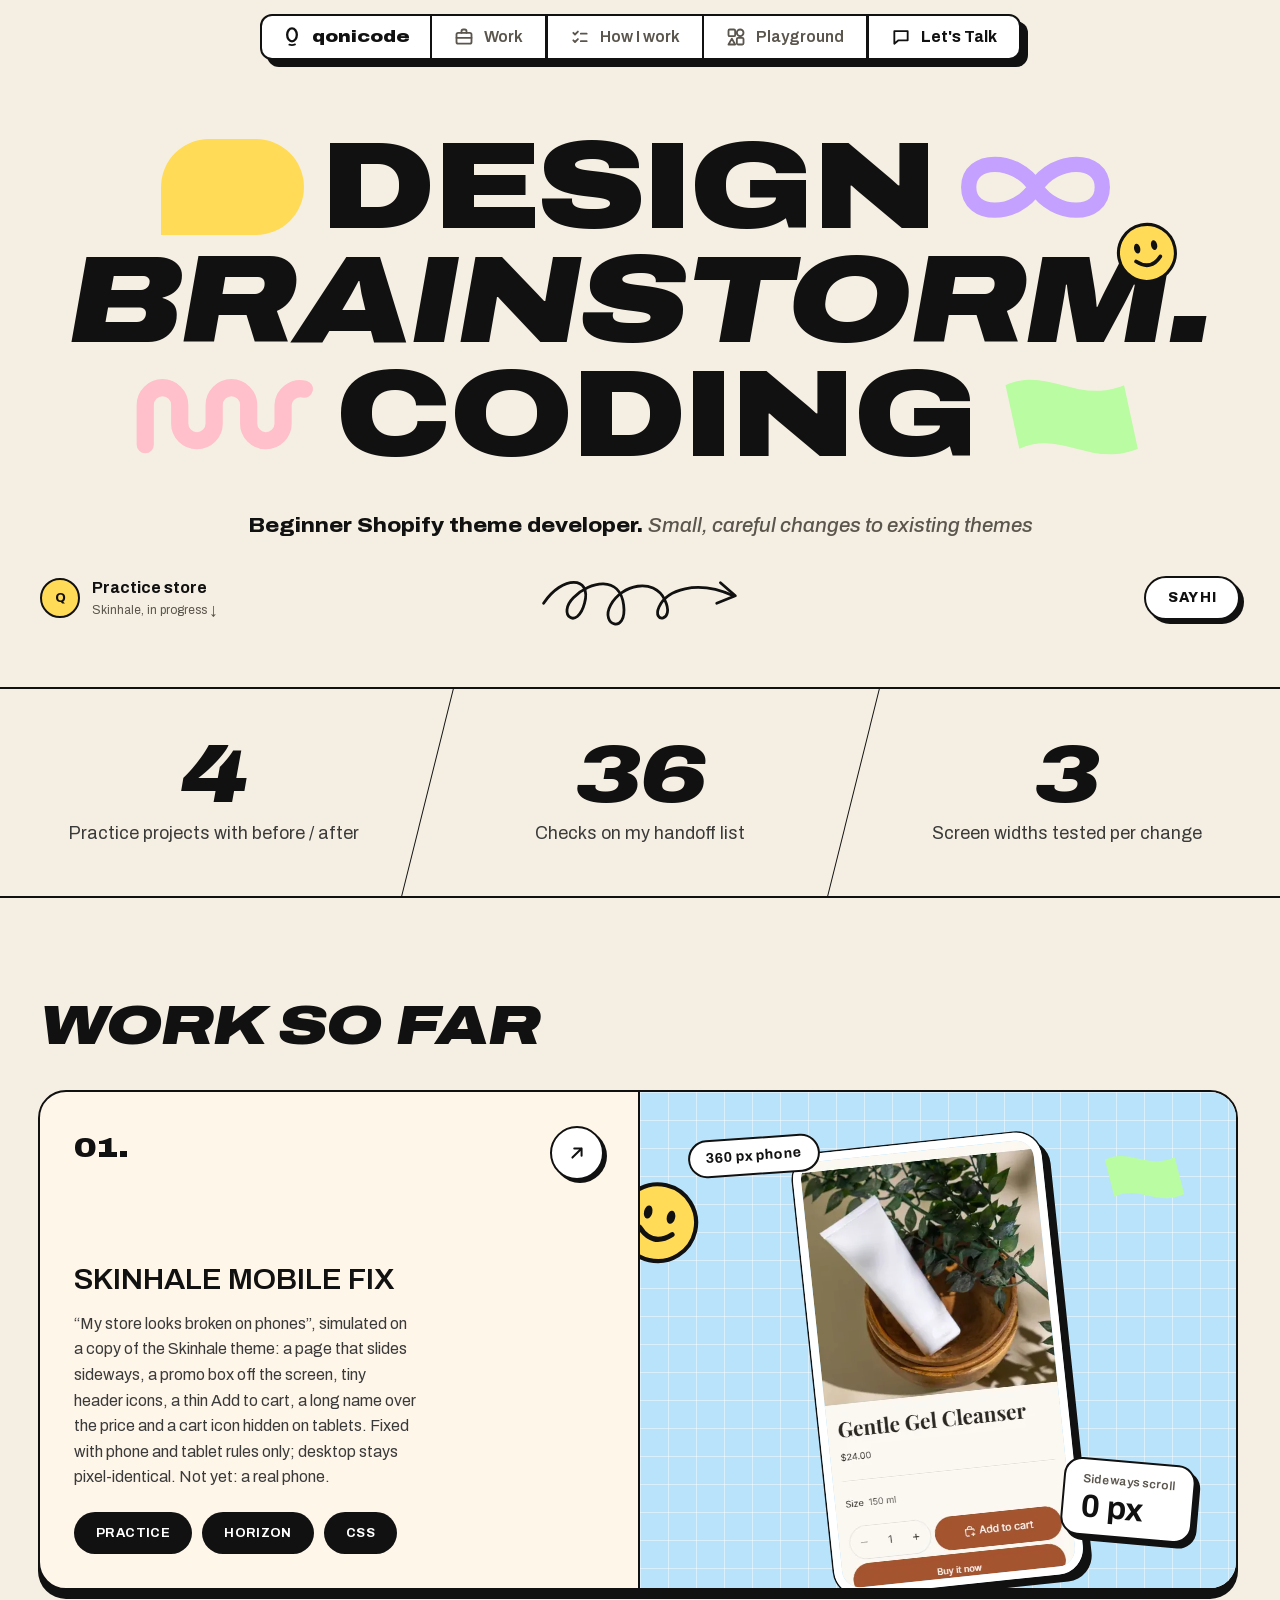
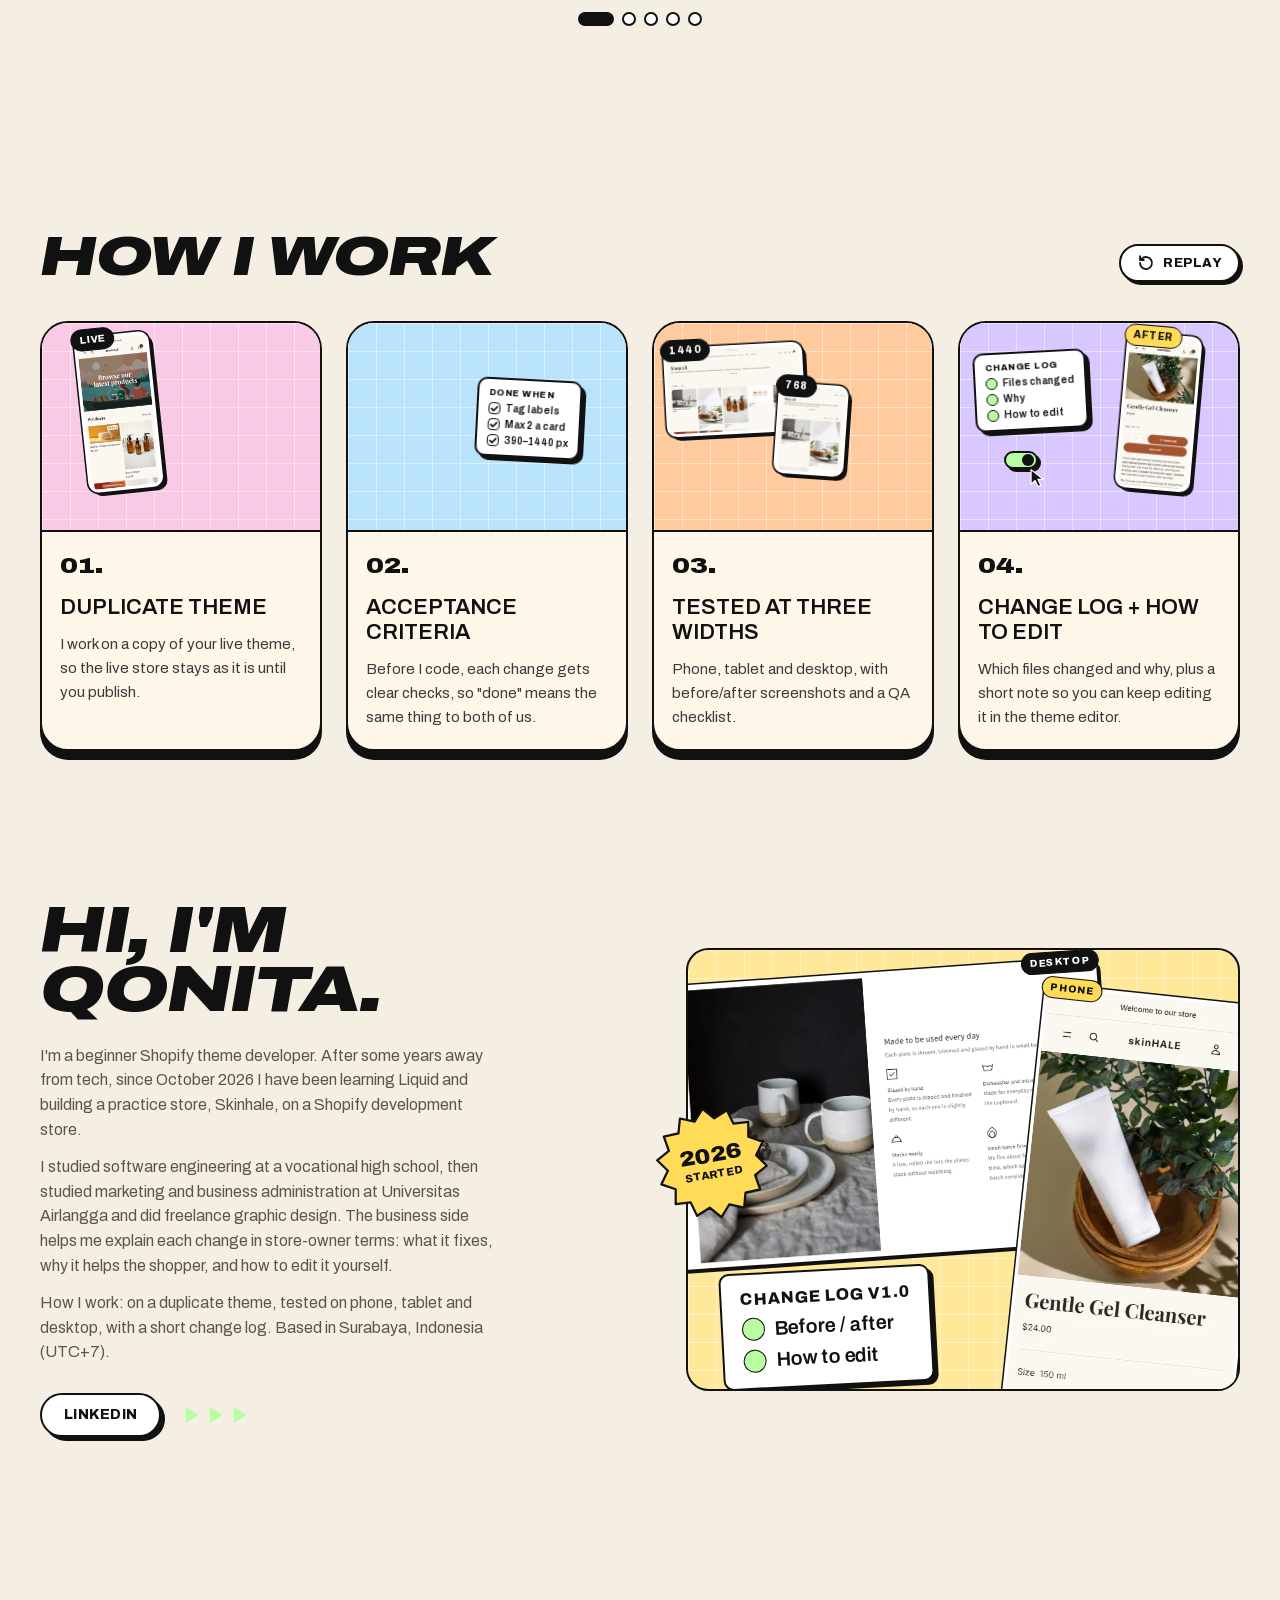
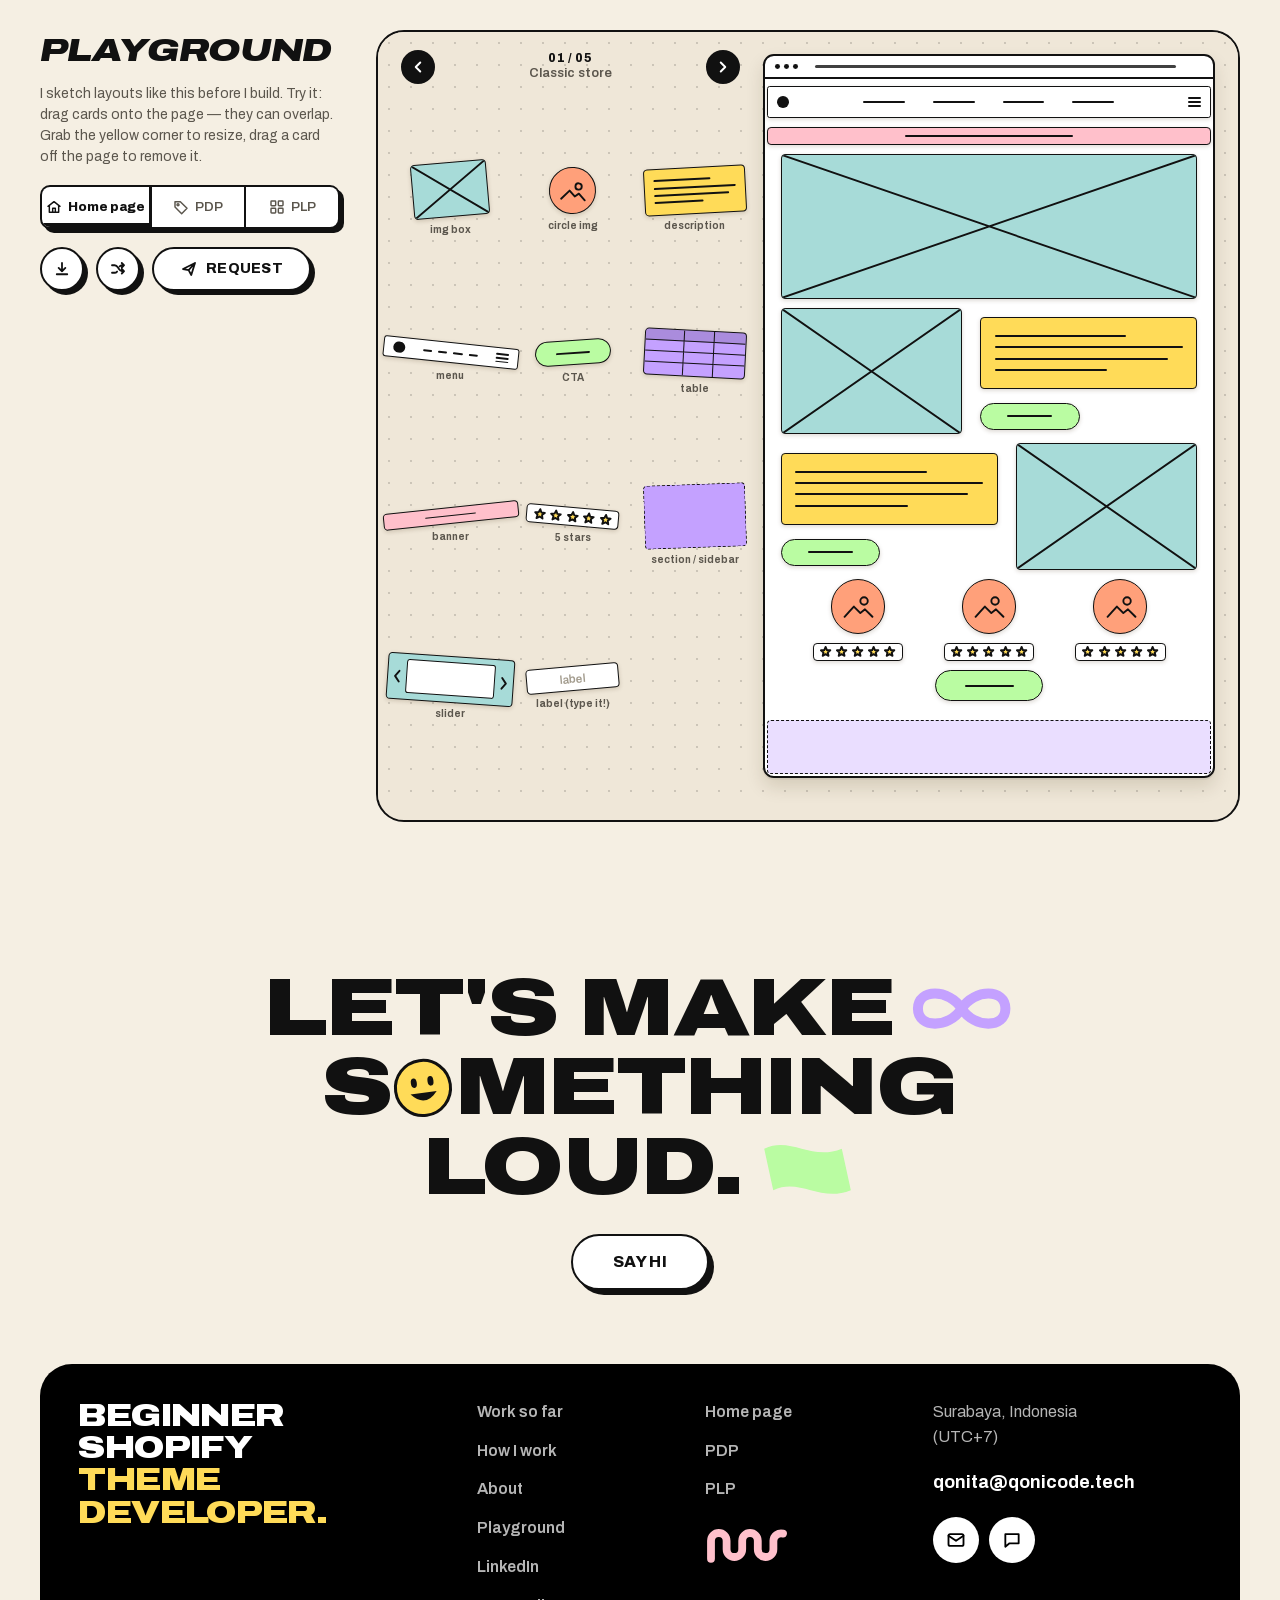
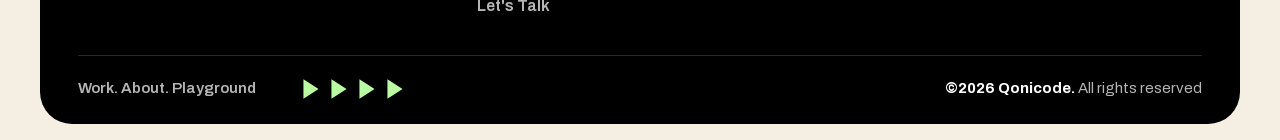
==== commit 04c3ce59: "Client-first section order and stats Hero, Stats, Work so far, How I work, About, Playground, then t" ====
--- a/public/index.html
+++ b/public/index.html
@@ -31,10 +31,6 @@
       <a class="seg__item seg__logo" href="#top" aria-label="Qonicode — back to top">
         <svg class="logo-q" viewBox="0 0 40 56" aria-hidden="true"><ellipse cx="20" cy="22" rx="13.5" ry="18"/><path d="M12.5 49.5c5.5 1.6 11 1.4 16-.8"/></svg><span class="seg__text">qonicode</span>
       </a>
-      <a class="seg__item" href="#playground" data-spy="playground">
-        <svg viewBox="0 0 24 24" aria-hidden="true"><rect x="3" y="3" width="8" height="8" rx="1.5"/><circle cx="17" cy="7" r="4"/><path d="M7 14l4 7H3Z"/><rect x="13" y="13" width="8" height="8" rx="1.5"/></svg>
-        <span class="seg__text">Playground</span>
-      </a>
       <a class="seg__item" href="#work" data-spy="work">
         <svg viewBox="0 0 24 24" aria-hidden="true"><rect x="3" y="7" width="18" height="13" rx="2"/><path d="M9 7V5a2 2 0 0 1 2-2h2a2 2 0 0 1 2 2v2M3 13h18"/></svg>
         <span class="seg__text">Work</span>
@@ -42,6 +38,10 @@
       <a class="seg__item" href="#process" data-spy="process">
         <svg viewBox="0 0 24 24" aria-hidden="true"><path d="M4 7l2 2 3.5-3.5M4 16l2 2 3.5-3.5M13 8h7M13 17h7"/></svg>
         <span class="seg__text">How I work</span>
+      </a>
+      <a class="seg__item" href="#playground" data-spy="playground">
+        <svg viewBox="0 0 24 24" aria-hidden="true"><rect x="3" y="3" width="8" height="8" rx="1.5"/><circle cx="17" cy="7" r="4"/><path d="M7 14l4 7H3Z"/><rect x="13" y="13" width="8" height="8" rx="1.5"/></svg>
+        <span class="seg__text">Playground</span>
       </a>
       <button type="button" class="seg__item seg__talk" data-open-talk>
         <svg viewBox="0 0 24 24" aria-hidden="true"><path d="M4 5h16v11H9l-5 4Z"/></svg>
@@ -85,6 +85,189 @@
       </div>
     </section>
 
+    <!-- ============ Stats ============ -->
+    <section class="stats">
+      <div class="stats__item"><div class="stats__num display display--italic">4</div><div class="stats__label">Practice projects with before / after</div></div>
+      <div class="stats__item"><div class="stats__num display display--italic">36</div><div class="stats__label">Checks on my handoff list</div></div>
+      <div class="stats__item"><div class="stats__num display display--italic">3</div><div class="stats__label">Screen widths tested per change</div></div>
+    </section>
+
+    <!-- ============ Work ============ -->
+    <section class="section" id="work">
+      <div class="page-width" data-carousel="project">
+        <div class="section-head">
+          <h2 class="display display--italic h-section">Work so far</h2>
+        </div>
+
+        <div class="work-track" data-track tabindex="0" aria-label="Projects">
+          <article class="work-slide">
+            <div class="work-slide__body">
+              <div class="work-slide__top"><span class="work-slide__num">01.</span><a class="arrow-btn" href="work/mobile-fix/" aria-label="See the mobile fix before and after"><svg viewBox="0 0 24 24" aria-hidden="true"><path d="M7 17 17 7M9 7h8v8"/></svg></a></div>
+              <h3 class="work-slide__title">Skinhale mobile fix</h3>
+              <p class="work-slide__text">“My store looks broken on phones”, simulated on a copy of the Skinhale theme: a page that slides sideways, a promo box off the screen, tiny header icons, a thin Add to cart, a long name over the price and a cart icon hidden on tablets. Fixed with phone and tablet rules only; desktop stays pixel-identical. Not yet: a real phone.</p>
+              <ul class="tags"><li>Practice</li><li>Horizon</li><li>CSS</li></ul>
+            </div>
+            <div class="work-slide__media work-slide__media--sticker" style="--media:#B9E3FA">
+              <span class="deco deco--pill" aria-hidden="true"></span>
+              <svg class="deco deco--infinity" viewBox="0 0 120 60" aria-hidden="true"><path d="M60 30C46 8 12 8 12 30s34 22 48 0 48-22 48 0-34 22-48 0Z" fill="none" stroke="var(--c-purple)" stroke-width="11" stroke-linejoin="round"/></svg>
+              <svg class="deco deco--squiggle" viewBox="0 0 140 70" aria-hidden="true"><path d="M10 58V28a13 13 0 0 1 26 0v14a13 13 0 0 0 26 0V28a13 13 0 0 1 26 0v14a13 13 0 0 0 26 0V28a13 13 0 0 1 16-12" fill="none" stroke="var(--c-pink)" stroke-width="13" stroke-linecap="round" stroke-linejoin="round"/></svg>
+              <svg class="deco deco--flag" viewBox="0 0 110 70" aria-hidden="true"><path d="M8 14c30-14 52 14 86 0l10 46c-34 14-56-14-86 0Z" fill="var(--c-green)"/></svg>
+              <svg class="deco deco--smiley" viewBox="0 0 100 100" aria-hidden="true"><circle cx="50" cy="50" r="46" fill="var(--c-yellow)" stroke="var(--c-ink)" stroke-width="5"/><ellipse cx="36" cy="40" rx="5" ry="8" fill="var(--c-ink)"/><ellipse cx="64" cy="40" rx="5" ry="8" fill="var(--c-ink)"/><path d="M30 60q20 20 40 0" fill="none" stroke="var(--c-ink)" stroke-width="6" stroke-linecap="round"/></svg>
+              <img class="sticker" style="--crop:50% 62%" src="assets/work/mobile-fix/m04-360-after.webp" width="360" height="800" alt="Product page of the Skinhale store on a 360 px phone after the fix, Add to cart on the first screen" loading="lazy" decoding="async">
+              <span class="sticker-pill">360 px phone</span>
+              <span class="sticker-stat"><small>Sideways scroll</small><b>0 px</b></span>
+            </div>
+          </article>
+
+          <article class="work-slide">
+            <div class="work-slide__body">
+              <div class="work-slide__top"><span class="work-slide__num">02.</span><a class="arrow-btn" href="work/skinhale/" aria-label="See Skinhale before and after"><svg viewBox="0 0 24 24" aria-hidden="true"><path d="M7 17 17 7M9 7h8v8"/></svg></a></div>
+              <h3 class="work-slide__title">Skinhale practice store</h3>
+              <p class="work-slide__text">Fictional skincare brand on a Shopify development store, Horizon theme. Four change requests from a written brief, on a copy of the theme: brand settings, product-card labels from tags, a product-details block from metafields and a "Show more" collection description. Checked at 360 to 1440 px in Chromium, Edge and Firefox. Not yet: Safari and a real phone.</p>
+              <ul class="tags"><li>Practice</li><li>Horizon</li><li>Liquid</li></ul>
+            </div>
+            <div class="work-slide__media work-slide__media--sticker" style="--media:#F9C9E6">
+              <span class="deco deco--pill" aria-hidden="true"></span>
+              <svg class="deco deco--infinity" viewBox="0 0 120 60" aria-hidden="true"><path d="M60 30C46 8 12 8 12 30s34 22 48 0 48-22 48 0-34 22-48 0Z" fill="none" stroke="var(--c-purple)" stroke-width="11" stroke-linejoin="round"/></svg>
+              <svg class="deco deco--squiggle" viewBox="0 0 140 70" aria-hidden="true"><path d="M10 58V28a13 13 0 0 1 26 0v14a13 13 0 0 0 26 0V28a13 13 0 0 1 26 0v14a13 13 0 0 0 26 0V28a13 13 0 0 1 16-12" fill="none" stroke="var(--c-pink)" stroke-width="13" stroke-linecap="round" stroke-linejoin="round"/></svg>
+              <svg class="deco deco--flag" viewBox="0 0 110 70" aria-hidden="true"><path d="M8 14c30-14 52 14 86 0l10 46c-34 14-56-14-86 0Z" fill="var(--c-green)"/></svg>
+              <svg class="deco deco--smiley" viewBox="0 0 100 100" aria-hidden="true"><circle cx="50" cy="50" r="46" fill="var(--c-yellow)" stroke="var(--c-ink)" stroke-width="5"/><ellipse cx="36" cy="40" rx="5" ry="8" fill="var(--c-ink)"/><ellipse cx="64" cy="40" rx="5" ry="8" fill="var(--c-ink)"/><path d="M30 60q20 20 40 0" fill="none" stroke="var(--c-ink)" stroke-width="6" stroke-linecap="round"/></svg>
+              <img class="sticker" src="assets/work/skinhale/cr02-390-after.webp" width="390" height="640" alt="Skinhale collection on a 390 px phone, product cards with Limited edition run and New labels" loading="lazy" decoding="async">
+              <span class="sticker-pill">390 px phone</span>
+              <span class="sticker-stat"><small>Change requests</small><b>4</b></span>
+            </div>
+          </article>
+
+          <article class="work-slide">
+            <div class="work-slide__body">
+              <div class="work-slide__top"><span class="work-slide__num">03.</span><a class="arrow-btn" href="work/halmere/" aria-label="See Halmere plan and build"><svg viewBox="0 0 24 24" aria-hidden="true"><path d="M7 17 17 7M9 7h8v8"/></svg></a></div>
+              <h3 class="work-slide__title">Halmere hero product page</h3>
+              <p class="work-slide__text">Fictional homeware brand on a new development store, Dawn theme. One product gets a richer page from new sections the owner edits alone: feature highlights, a comparison table, an FAQ and an add-to-cart bar for phones. All 43 settings tested one at a time; other products stay pixel-identical to Dawn. Not yet: Safari and a real phone.</p>
+              <ul class="tags"><li>Practice</li><li>Dawn</li><li>Sections</li></ul>
+            </div>
+            <div class="work-slide__media work-slide__media--sticker" style="--media:#FFCB9E">
+              <span class="deco deco--pill" aria-hidden="true"></span>
+              <svg class="deco deco--infinity" viewBox="0 0 120 60" aria-hidden="true"><path d="M60 30C46 8 12 8 12 30s34 22 48 0 48-22 48 0-34 22-48 0Z" fill="none" stroke="var(--c-purple)" stroke-width="11" stroke-linejoin="round"/></svg>
+              <svg class="deco deco--squiggle" viewBox="0 0 140 70" aria-hidden="true"><path d="M10 58V28a13 13 0 0 1 26 0v14a13 13 0 0 0 26 0V28a13 13 0 0 1 26 0v14a13 13 0 0 0 26 0V28a13 13 0 0 1 16-12" fill="none" stroke="var(--c-pink)" stroke-width="13" stroke-linecap="round" stroke-linejoin="round"/></svg>
+              <svg class="deco deco--flag" viewBox="0 0 110 70" aria-hidden="true"><path d="M8 14c30-14 52 14 86 0l10 46c-34 14-56-14-86 0Z" fill="var(--c-green)"/></svg>
+              <svg class="deco deco--smiley" viewBox="0 0 100 100" aria-hidden="true"><circle cx="50" cy="50" r="46" fill="var(--c-yellow)" stroke="var(--c-ink)" stroke-width="5"/><ellipse cx="36" cy="40" rx="5" ry="8" fill="var(--c-ink)"/><ellipse cx="64" cy="40" rx="5" ry="8" fill="var(--c-ink)"/><path d="M30 60q20 20 40 0" fill="none" stroke="var(--c-ink)" stroke-width="6" stroke-linecap="round"/></svg>
+              <img class="sticker" src="assets/work/halmere/s01-390-after.webp" width="390" height="1270" alt="Halmere product page on a 390 px phone: the photo and the feature highlights" loading="lazy" decoding="async">
+              <span class="sticker-pill">390 px phone</span>
+              <span class="sticker-stat"><small>Settings tested</small><b>43</b></span>
+            </div>
+          </article>
+
+          <article class="work-slide">
+            <div class="work-slide__body">
+              <div class="work-slide__top"><span class="work-slide__num">04.</span><a class="arrow-btn" href="work/qa-report/" aria-label="See the pre-handoff QA"><svg viewBox="0 0 24 24" aria-hidden="true"><path d="M7 17 17 7M9 7h8v8"/></svg></a></div>
+              <h3 class="work-slide__title">Pre-handoff QA</h3>
+              <p class="work-slide__text">A written 36-check list run on both practice stores before handover: layout at 5 widths, navigation, search, variants, cart, forms, keyboard path and a comparison with the untouched theme. 31 pass; one defect (cart button off-screen on tablets) found, fixed and re-tested. Self-inspection, not independent QA.</p>
+              <ul class="tags"><li>Practice</li><li>QA</li><li>Checklist</li></ul>
+            </div>
+            <div class="work-slide__media work-slide__media--sticker" style="--media:#D9C8FF">
+              <span class="deco deco--pill" aria-hidden="true"></span>
+              <svg class="deco deco--infinity" viewBox="0 0 120 60" aria-hidden="true"><path d="M60 30C46 8 12 8 12 30s34 22 48 0 48-22 48 0-34 22-48 0Z" fill="none" stroke="var(--c-purple)" stroke-width="11" stroke-linejoin="round"/></svg>
+              <svg class="deco deco--squiggle" viewBox="0 0 140 70" aria-hidden="true"><path d="M10 58V28a13 13 0 0 1 26 0v14a13 13 0 0 0 26 0V28a13 13 0 0 1 26 0v14a13 13 0 0 0 26 0V28a13 13 0 0 1 16-12" fill="none" stroke="var(--c-pink)" stroke-width="13" stroke-linecap="round" stroke-linejoin="round"/></svg>
+              <svg class="deco deco--flag" viewBox="0 0 110 70" aria-hidden="true"><path d="M8 14c30-14 52 14 86 0l10 46c-34 14-56-14-86 0Z" fill="var(--c-green)"/></svg>
+              <svg class="deco deco--smiley" viewBox="0 0 100 100" aria-hidden="true"><circle cx="50" cy="50" r="46" fill="var(--c-yellow)" stroke="var(--c-ink)" stroke-width="5"/><ellipse cx="36" cy="40" rx="5" ry="8" fill="var(--c-ink)"/><ellipse cx="64" cy="40" rx="5" ry="8" fill="var(--c-ink)"/><path d="M30 60q20 20 40 0" fill="none" stroke="var(--c-ink)" stroke-width="6" stroke-linecap="round"/></svg>
+              <img class="sticker" src="assets/work/qa-report/c12-390-after.webp" width="390" height="900" alt="Skinhale Shop all page on a 390 px phone with the collection description expanded" loading="lazy" decoding="async">
+              <span class="sticker-pill">390 px phone</span>
+              <span class="sticker-stat"><small>Checks passed</small><b>31 / 36</b></span>
+            </div>
+          </article>
+
+          <article class="work-slide">
+            <div class="work-slide__body">
+              <div class="work-slide__top"><span class="work-slide__num">05.</span><a class="arrow-btn" href="#playground" aria-label="Open the playground"><svg viewBox="0 0 24 24" aria-hidden="true"><path d="M7 17 17 7M9 7h8v8"/></svg></a></div>
+              <h3 class="work-slide__title">This playground</h3>
+              <p class="work-slide__text">The wireframe desk on this page: drag, resize, shuffle and save a layout as a PNG. Plain HTML, CSS and JavaScript.</p>
+              <ul class="tags"><li>Side project</li><li>JavaScript</li><li>Wireframes</li></ul>
+            </div>
+            <div class="work-slide__media work-slide__media--sticker" style="--media:#DDF7A8">
+              <span class="deco deco--pill" aria-hidden="true"></span>
+              <svg class="deco deco--infinity" viewBox="0 0 120 60" aria-hidden="true"><path d="M60 30C46 8 12 8 12 30s34 22 48 0 48-22 48 0-34 22-48 0Z" fill="none" stroke="var(--c-purple)" stroke-width="11" stroke-linejoin="round"/></svg>
+              <svg class="deco deco--squiggle" viewBox="0 0 140 70" aria-hidden="true"><path d="M10 58V28a13 13 0 0 1 26 0v14a13 13 0 0 0 26 0V28a13 13 0 0 1 26 0v14a13 13 0 0 0 26 0V28a13 13 0 0 1 16-12" fill="none" stroke="var(--c-pink)" stroke-width="13" stroke-linecap="round" stroke-linejoin="round"/></svg>
+              <svg class="deco deco--flag" viewBox="0 0 110 70" aria-hidden="true"><path d="M8 14c30-14 52 14 86 0l10 46c-34 14-56-14-86 0Z" fill="var(--c-green)"/></svg>
+              <svg class="deco deco--smiley" viewBox="0 0 100 100" aria-hidden="true"><circle cx="50" cy="50" r="46" fill="var(--c-yellow)" stroke="var(--c-ink)" stroke-width="5"/><ellipse cx="36" cy="40" rx="5" ry="8" fill="var(--c-ink)"/><ellipse cx="64" cy="40" rx="5" ry="8" fill="var(--c-ink)"/><path d="M30 60q20 20 40 0" fill="none" stroke="var(--c-ink)" stroke-width="6" stroke-linecap="round"/></svg>
+              <img class="sticker" src="assets/work/playground/desk.webp" width="446" height="712" alt="A store page sketched on the playground desk" loading="lazy" decoding="async">
+              <span class="sticker-pill">Wireframe desk</span>
+              <span class="sticker-stat"><small>Page types</small><b>3</b></span>
+            </div>
+          </article>
+        </div>
+        <div class="carousel-dots" data-dots></div>
+      </div>
+    </section>
+
+    <!-- ============ How I work ============ -->
+    <section class="section services" id="process">
+      <div class="page-width">
+        <div class="section-head section-head--tight">
+          <h2 class="display display--italic h-section">How I work</h2>
+          <button type="button" class="btn proc-replay" data-proc-replay aria-label="Replay the How I work animation" hidden><svg viewBox="0 0 24 24" aria-hidden="true"><path d="M4 12a8 8 0 1 0 2.4-5.7"/><path d="M4 3v5h5"/></svg>Replay</button>
+        </div>
+        <!-- One store screenshot travels through the four cards (process.js plays them in turn).
+             Without JS or with reduced motion, each panel shows its final frame. -->
+        <div class="svc-grid svc-grid--steps" data-proc>
+          <article class="svc svc--step proc proc--1">
+            <div class="svc__media grid-bg" style="--media:#F9C9E6">
+              <div class="scene" aria-hidden="true">
+                <span class="shot sc1-live"><img src="assets/work/screens/home-390.webp" width="260" height="563" alt="" loading="lazy" decoding="async"><b class="shot__pill">Live</b></span>
+                <span class="shot sc1-copy proc-settle proc-last"><img src="assets/work/screens/home-390.webp" width="260" height="563" alt="" loading="lazy" decoding="async"><b class="shot__pill shot__pill--copy proc-label">Copy</b></span>
+              </div>
+            </div>
+            <div class="svc__body">
+              <span class="card-num">01.</span>
+              <h3 class="card-title">Duplicate theme</h3>
+              <p class="svc__text">I work on a copy of your live theme, so the live store stays as it is until you publish.</p>
+            </div>
+          </article>
+          <article class="svc svc--step proc proc--2">
+            <div class="svc__media grid-bg" style="--media:#B9E3FA">
+              <div class="scene" aria-hidden="true">
+                <span class="shot sc2-page proc-settle proc-last"><img src="assets/work/screens/home-390.webp" width="260" height="563" alt="" loading="lazy" decoding="async"><b class="shot__pill shot__pill--copy">Copy</b></span>
+                <span class="note sc2-list"><b>Done when</b><span class="note__row" style="--i:0"><i class="tick"><svg viewBox="0 0 12 12"><path pathLength="1" d="M2.5 6.5l2.5 2.5 4.5-5"/></svg></i>Tag labels</span><span class="note__row" style="--i:1"><i class="tick"><svg viewBox="0 0 12 12"><path pathLength="1" d="M2.5 6.5l2.5 2.5 4.5-5"/></svg></i>Max 2 a card</span><span class="note__row" style="--i:2"><i class="tick"><svg viewBox="0 0 12 12"><path pathLength="1" d="M2.5 6.5l2.5 2.5 4.5-5"/></svg></i>390–1440 px</span></span>
+              </div>
+            </div>
+            <div class="svc__body">
+              <span class="card-num">02.</span>
+              <h3 class="card-title">Acceptance criteria</h3>
+              <p class="svc__text">Before I code, each change gets clear checks, so "done" means the same thing to both of us.</p>
+            </div>
+          </article>
+          <article class="svc svc--step proc proc--3">
+            <div class="svc__media grid-bg" style="--media:#FFCB9E">
+              <div class="scene" aria-hidden="true">
+                <span class="shot sc3-desk"><img src="assets/work/screens/collection-1440.webp" width="480" height="300" alt="" loading="lazy" decoding="async"><b class="shot__pill">1440</b></span>
+                <span class="shot sc3-tab"><img src="assets/work/screens/collection-768.webp" width="300" height="400" alt="" loading="lazy" decoding="async"><b class="shot__pill">768</b></span>
+                <span class="shot sc3-phone proc-settle proc-last"><img src="assets/work/screens/collection-390.webp" width="260" height="563" alt="" loading="lazy" decoding="async"><b class="shot__pill">390</b></span>
+              </div>
+            </div>
+            <div class="svc__body">
+              <span class="card-num">03.</span>
+              <h3 class="card-title">Tested at three widths</h3>
+              <p class="svc__text">Phone, tablet and desktop, with before/after screenshots and a QA checklist.</p>
+            </div>
+          </article>
+          <article class="svc svc--step proc proc--4">
+            <div class="svc__media grid-bg" style="--media:#D9C8FF">
+              <div class="scene" aria-hidden="true">
+                <span class="shot sc4-page"><img src="assets/work/screens/pdp-390-after.webp" width="260" height="563" alt="" loading="lazy" decoding="async"><img class="sc4-before" src="assets/work/screens/pdp-390-before.webp" width="260" height="563" alt="" loading="lazy" decoding="async"><b class="shot__pill shot__pill--copy">After</b><b class="shot__pill sc4-before">Before</b></span>
+                <span class="note sc4-log"><b>Change log</b><span class="note__row" style="--i:0"><i class="dot"></i>Files changed</span><span class="note__row" style="--i:1"><i class="dot"></i>Why</span><span class="note__row" style="--i:2"><i class="dot"></i>How to edit</span></span>
+                <span class="toggle sc4-toggle"><i></i></span>
+                <svg class="sc4-cursor proc-last" viewBox="0 0 24 24"><path d="M5 2v18l5-4.5 3.6 7.5 3.4-1.6-3.6-7.4H20Z"/></svg>
+              </div>
+            </div>
+            <div class="svc__body">
+              <span class="card-num">04.</span>
+              <h3 class="card-title">Change log + how to edit</h3>
+              <p class="svc__text">Which files changed and why, plus a short note so you can keep editing it in the theme editor.</p>
+            </div>
+          </article>
+        </div>
+      </div>
+    </section>
+
     <!-- ============ About ============ -->
     <section class="section" id="about">
       <div class="page-width about">
@@ -171,189 +354,6 @@
       </div>
     </section>
 
-    <!-- ============ Stats ============ -->
-    <section class="stats">
-      <div class="stats__item"><div class="stats__num display display--italic">3</div><div class="stats__label">Page types to sketch</div></div>
-      <div class="stats__item"><div class="stats__num display display--italic">11</div><div class="stats__label">Standard wireframes</div></div>
-      <div class="stats__item"><div class="stats__num display display--italic">1</div><div class="stats__label">Focus: Shopify themes</div></div>
-    </section>
-
-    <!-- ============ Work ============ -->
-    <section class="section" id="work">
-      <div class="page-width" data-carousel="project">
-        <div class="section-head">
-          <h2 class="display display--italic h-section">Work so far</h2>
-        </div>
-
-        <div class="work-track" data-track tabindex="0" aria-label="Projects">
-          <article class="work-slide">
-            <div class="work-slide__body">
-              <div class="work-slide__top"><span class="work-slide__num">01.</span><a class="arrow-btn" href="work/mobile-fix/" aria-label="See the mobile fix before and after"><svg viewBox="0 0 24 24" aria-hidden="true"><path d="M7 17 17 7M9 7h8v8"/></svg></a></div>
-              <h3 class="work-slide__title">Skinhale mobile fix</h3>
-              <p class="work-slide__text">“My store looks broken on phones”, simulated on a copy of the Skinhale theme: a page that slides sideways, a promo box off the screen, tiny header icons, a thin Add to cart, a long name over the price and a cart icon hidden on tablets. Fixed with phone and tablet rules only; desktop stays pixel-identical. Not yet: a real phone.</p>
-              <ul class="tags"><li>Practice</li><li>Horizon</li><li>CSS</li></ul>
-            </div>
-            <div class="work-slide__media work-slide__media--sticker" style="--media:#B9E3FA">
-              <span class="deco deco--pill" aria-hidden="true"></span>
-              <svg class="deco deco--infinity" viewBox="0 0 120 60" aria-hidden="true"><path d="M60 30C46 8 12 8 12 30s34 22 48 0 48-22 48 0-34 22-48 0Z" fill="none" stroke="var(--c-purple)" stroke-width="11" stroke-linejoin="round"/></svg>
-              <svg class="deco deco--squiggle" viewBox="0 0 140 70" aria-hidden="true"><path d="M10 58V28a13 13 0 0 1 26 0v14a13 13 0 0 0 26 0V28a13 13 0 0 1 26 0v14a13 13 0 0 0 26 0V28a13 13 0 0 1 16-12" fill="none" stroke="var(--c-pink)" stroke-width="13" stroke-linecap="round" stroke-linejoin="round"/></svg>
-              <svg class="deco deco--flag" viewBox="0 0 110 70" aria-hidden="true"><path d="M8 14c30-14 52 14 86 0l10 46c-34 14-56-14-86 0Z" fill="var(--c-green)"/></svg>
-              <svg class="deco deco--smiley" viewBox="0 0 100 100" aria-hidden="true"><circle cx="50" cy="50" r="46" fill="var(--c-yellow)" stroke="var(--c-ink)" stroke-width="5"/><ellipse cx="36" cy="40" rx="5" ry="8" fill="var(--c-ink)"/><ellipse cx="64" cy="40" rx="5" ry="8" fill="var(--c-ink)"/><path d="M30 60q20 20 40 0" fill="none" stroke="var(--c-ink)" stroke-width="6" stroke-linecap="round"/></svg>
-              <img class="sticker" style="--crop:50% 62%" src="assets/work/mobile-fix/m04-360-after.webp" width="360" height="800" alt="Product page of the Skinhale store on a 360 px phone after the fix, Add to cart on the first screen" loading="lazy" decoding="async">
-              <span class="sticker-pill">360 px phone</span>
-              <span class="sticker-stat"><small>Sideways scroll</small><b>0 px</b></span>
-            </div>
-          </article>
-
-          <article class="work-slide">
-            <div class="work-slide__body">
-              <div class="work-slide__top"><span class="work-slide__num">02.</span><a class="arrow-btn" href="work/skinhale/" aria-label="See Skinhale before and after"><svg viewBox="0 0 24 24" aria-hidden="true"><path d="M7 17 17 7M9 7h8v8"/></svg></a></div>
-              <h3 class="work-slide__title">Skinhale practice store</h3>
-              <p class="work-slide__text">Fictional skincare brand on a Shopify development store, Horizon theme. Four change requests from a written brief, on a copy of the theme: brand settings, product-card labels from tags, a product-details block from metafields and a "Show more" collection description. Checked at 360 to 1440 px in Chromium, Edge and Firefox. Not yet: Safari and a real phone.</p>
-              <ul class="tags"><li>Practice</li><li>Horizon</li><li>Liquid</li></ul>
-            </div>
-            <div class="work-slide__media work-slide__media--sticker" style="--media:#F9C9E6">
-              <span class="deco deco--pill" aria-hidden="true"></span>
-              <svg class="deco deco--infinity" viewBox="0 0 120 60" aria-hidden="true"><path d="M60 30C46 8 12 8 12 30s34 22 48 0 48-22 48 0-34 22-48 0Z" fill="none" stroke="var(--c-purple)" stroke-width="11" stroke-linejoin="round"/></svg>
-              <svg class="deco deco--squiggle" viewBox="0 0 140 70" aria-hidden="true"><path d="M10 58V28a13 13 0 0 1 26 0v14a13 13 0 0 0 26 0V28a13 13 0 0 1 26 0v14a13 13 0 0 0 26 0V28a13 13 0 0 1 16-12" fill="none" stroke="var(--c-pink)" stroke-width="13" stroke-linecap="round" stroke-linejoin="round"/></svg>
-              <svg class="deco deco--flag" viewBox="0 0 110 70" aria-hidden="true"><path d="M8 14c30-14 52 14 86 0l10 46c-34 14-56-14-86 0Z" fill="var(--c-green)"/></svg>
-              <svg class="deco deco--smiley" viewBox="0 0 100 100" aria-hidden="true"><circle cx="50" cy="50" r="46" fill="var(--c-yellow)" stroke="var(--c-ink)" stroke-width="5"/><ellipse cx="36" cy="40" rx="5" ry="8" fill="var(--c-ink)"/><ellipse cx="64" cy="40" rx="5" ry="8" fill="var(--c-ink)"/><path d="M30 60q20 20 40 0" fill="none" stroke="var(--c-ink)" stroke-width="6" stroke-linecap="round"/></svg>
-              <img class="sticker" src="assets/work/skinhale/cr02-390-after.webp" width="390" height="640" alt="Skinhale collection on a 390 px phone, product cards with Limited edition run and New labels" loading="lazy" decoding="async">
-              <span class="sticker-pill">390 px phone</span>
-              <span class="sticker-stat"><small>Change requests</small><b>4</b></span>
-            </div>
-          </article>
-
-          <article class="work-slide">
-            <div class="work-slide__body">
-              <div class="work-slide__top"><span class="work-slide__num">03.</span><a class="arrow-btn" href="work/halmere/" aria-label="See Halmere plan and build"><svg viewBox="0 0 24 24" aria-hidden="true"><path d="M7 17 17 7M9 7h8v8"/></svg></a></div>
-              <h3 class="work-slide__title">Halmere hero product page</h3>
-              <p class="work-slide__text">Fictional homeware brand on a new development store, Dawn theme. One product gets a richer page from new sections the owner edits alone: feature highlights, a comparison table, an FAQ and an add-to-cart bar for phones. All 43 settings tested one at a time; other products stay pixel-identical to Dawn. Not yet: Safari and a real phone.</p>
-              <ul class="tags"><li>Practice</li><li>Dawn</li><li>Sections</li></ul>
-            </div>
-            <div class="work-slide__media work-slide__media--sticker" style="--media:#FFCB9E">
-              <span class="deco deco--pill" aria-hidden="true"></span>
-              <svg class="deco deco--infinity" viewBox="0 0 120 60" aria-hidden="true"><path d="M60 30C46 8 12 8 12 30s34 22 48 0 48-22 48 0-34 22-48 0Z" fill="none" stroke="var(--c-purple)" stroke-width="11" stroke-linejoin="round"/></svg>
-              <svg class="deco deco--squiggle" viewBox="0 0 140 70" aria-hidden="true"><path d="M10 58V28a13 13 0 0 1 26 0v14a13 13 0 0 0 26 0V28a13 13 0 0 1 26 0v14a13 13 0 0 0 26 0V28a13 13 0 0 1 16-12" fill="none" stroke="var(--c-pink)" stroke-width="13" stroke-linecap="round" stroke-linejoin="round"/></svg>
-              <svg class="deco deco--flag" viewBox="0 0 110 70" aria-hidden="true"><path d="M8 14c30-14 52 14 86 0l10 46c-34 14-56-14-86 0Z" fill="var(--c-green)"/></svg>
-              <svg class="deco deco--smiley" viewBox="0 0 100 100" aria-hidden="true"><circle cx="50" cy="50" r="46" fill="var(--c-yellow)" stroke="var(--c-ink)" stroke-width="5"/><ellipse cx="36" cy="40" rx="5" ry="8" fill="var(--c-ink)"/><ellipse cx="64" cy="40" rx="5" ry="8" fill="var(--c-ink)"/><path d="M30 60q20 20 40 0" fill="none" stroke="var(--c-ink)" stroke-width="6" stroke-linecap="round"/></svg>
-              <img class="sticker" src="assets/work/halmere/s01-390-after.webp" width="390" height="1270" alt="Halmere product page on a 390 px phone: the photo and the feature highlights" loading="lazy" decoding="async">
-              <span class="sticker-pill">390 px phone</span>
-              <span class="sticker-stat"><small>Settings tested</small><b>43</b></span>
-            </div>
-          </article>
-
-          <article class="work-slide">
-            <div class="work-slide__body">
-              <div class="work-slide__top"><span class="work-slide__num">04.</span><a class="arrow-btn" href="work/qa-report/" aria-label="See the pre-handoff QA"><svg viewBox="0 0 24 24" aria-hidden="true"><path d="M7 17 17 7M9 7h8v8"/></svg></a></div>
-              <h3 class="work-slide__title">Pre-handoff QA</h3>
-              <p class="work-slide__text">A written 36-check list run on both practice stores before handover: layout at 5 widths, navigation, search, variants, cart, forms, keyboard path and a comparison with the untouched theme. 31 pass; one defect (cart button off-screen on tablets) found, fixed and re-tested. Self-inspection, not independent QA.</p>
-              <ul class="tags"><li>Practice</li><li>QA</li><li>Checklist</li></ul>
-            </div>
-            <div class="work-slide__media work-slide__media--sticker" style="--media:#D9C8FF">
-              <span class="deco deco--pill" aria-hidden="true"></span>
-              <svg class="deco deco--infinity" viewBox="0 0 120 60" aria-hidden="true"><path d="M60 30C46 8 12 8 12 30s34 22 48 0 48-22 48 0-34 22-48 0Z" fill="none" stroke="var(--c-purple)" stroke-width="11" stroke-linejoin="round"/></svg>
-              <svg class="deco deco--squiggle" viewBox="0 0 140 70" aria-hidden="true"><path d="M10 58V28a13 13 0 0 1 26 0v14a13 13 0 0 0 26 0V28a13 13 0 0 1 26 0v14a13 13 0 0 0 26 0V28a13 13 0 0 1 16-12" fill="none" stroke="var(--c-pink)" stroke-width="13" stroke-linecap="round" stroke-linejoin="round"/></svg>
-              <svg class="deco deco--flag" viewBox="0 0 110 70" aria-hidden="true"><path d="M8 14c30-14 52 14 86 0l10 46c-34 14-56-14-86 0Z" fill="var(--c-green)"/></svg>
-              <svg class="deco deco--smiley" viewBox="0 0 100 100" aria-hidden="true"><circle cx="50" cy="50" r="46" fill="var(--c-yellow)" stroke="var(--c-ink)" stroke-width="5"/><ellipse cx="36" cy="40" rx="5" ry="8" fill="var(--c-ink)"/><ellipse cx="64" cy="40" rx="5" ry="8" fill="var(--c-ink)"/><path d="M30 60q20 20 40 0" fill="none" stroke="var(--c-ink)" stroke-width="6" stroke-linecap="round"/></svg>
-              <img class="sticker" src="assets/work/qa-report/c12-390-after.webp" width="390" height="900" alt="Skinhale Shop all page on a 390 px phone with the collection description expanded" loading="lazy" decoding="async">
-              <span class="sticker-pill">390 px phone</span>
-              <span class="sticker-stat"><small>Checks passed</small><b>31 / 36</b></span>
-            </div>
-          </article>
-
-          <article class="work-slide">
-            <div class="work-slide__body">
-              <div class="work-slide__top"><span class="work-slide__num">05.</span><a class="arrow-btn" href="#playground" aria-label="Open the playground"><svg viewBox="0 0 24 24" aria-hidden="true"><path d="M7 17 17 7M9 7h8v8"/></svg></a></div>
-              <h3 class="work-slide__title">This playground</h3>
-              <p class="work-slide__text">The wireframe desk on this page: drag, resize, shuffle and save a layout as a PNG. Plain HTML, CSS and JavaScript.</p>
-              <ul class="tags"><li>Side project</li><li>JavaScript</li><li>Wireframes</li></ul>
-            </div>
-            <div class="work-slide__media work-slide__media--sticker" style="--media:#DDF7A8">
-              <span class="deco deco--pill" aria-hidden="true"></span>
-              <svg class="deco deco--infinity" viewBox="0 0 120 60" aria-hidden="true"><path d="M60 30C46 8 12 8 12 30s34 22 48 0 48-22 48 0-34 22-48 0Z" fill="none" stroke="var(--c-purple)" stroke-width="11" stroke-linejoin="round"/></svg>
-              <svg class="deco deco--squiggle" viewBox="0 0 140 70" aria-hidden="true"><path d="M10 58V28a13 13 0 0 1 26 0v14a13 13 0 0 0 26 0V28a13 13 0 0 1 26 0v14a13 13 0 0 0 26 0V28a13 13 0 0 1 16-12" fill="none" stroke="var(--c-pink)" stroke-width="13" stroke-linecap="round" stroke-linejoin="round"/></svg>
-              <svg class="deco deco--flag" viewBox="0 0 110 70" aria-hidden="true"><path d="M8 14c30-14 52 14 86 0l10 46c-34 14-56-14-86 0Z" fill="var(--c-green)"/></svg>
-              <svg class="deco deco--smiley" viewBox="0 0 100 100" aria-hidden="true"><circle cx="50" cy="50" r="46" fill="var(--c-yellow)" stroke="var(--c-ink)" stroke-width="5"/><ellipse cx="36" cy="40" rx="5" ry="8" fill="var(--c-ink)"/><ellipse cx="64" cy="40" rx="5" ry="8" fill="var(--c-ink)"/><path d="M30 60q20 20 40 0" fill="none" stroke="var(--c-ink)" stroke-width="6" stroke-linecap="round"/></svg>
-              <img class="sticker" src="assets/work/playground/desk.webp" width="446" height="712" alt="A store page sketched on the playground desk" loading="lazy" decoding="async">
-              <span class="sticker-pill">Wireframe desk</span>
-              <span class="sticker-stat"><small>Page types</small><b>3</b></span>
-            </div>
-          </article>
-        </div>
-        <div class="carousel-dots" data-dots></div>
-      </div>
-    </section>
-
-    <!-- ============ How I work ============ -->
-    <section class="section services" id="process">
-      <div class="page-width">
-        <div class="section-head section-head--tight">
-          <h2 class="display display--italic h-section">How I work</h2>
-          <button type="button" class="btn proc-replay" data-proc-replay aria-label="Replay the How I work animation" hidden><svg viewBox="0 0 24 24" aria-hidden="true"><path d="M4 12a8 8 0 1 0 2.4-5.7"/><path d="M4 3v5h5"/></svg>Replay</button>
-        </div>
-        <!-- One store screenshot travels through the four cards (process.js plays them in turn).
-             Without JS or with reduced motion, each panel shows its final frame. -->
-        <div class="svc-grid svc-grid--steps" data-proc>
-          <article class="svc svc--step proc proc--1">
-            <div class="svc__media grid-bg" style="--media:#F9C9E6">
-              <div class="scene" aria-hidden="true">
-                <span class="shot sc1-live"><img src="assets/work/screens/home-390.webp" width="260" height="563" alt="" loading="lazy" decoding="async"><b class="shot__pill">Live</b></span>
-                <span class="shot sc1-copy proc-settle proc-last"><img src="assets/work/screens/home-390.webp" width="260" height="563" alt="" loading="lazy" decoding="async"><b class="shot__pill shot__pill--copy proc-label">Copy</b></span>
-              </div>
-            </div>
-            <div class="svc__body">
-              <span class="card-num">01.</span>
-              <h3 class="card-title">Duplicate theme</h3>
-              <p class="svc__text">I work on a copy of your live theme, so the live store stays as it is until you publish.</p>
-            </div>
-          </article>
-          <article class="svc svc--step proc proc--2">
-            <div class="svc__media grid-bg" style="--media:#B9E3FA">
-              <div class="scene" aria-hidden="true">
-                <span class="shot sc2-page proc-settle proc-last"><img src="assets/work/screens/home-390.webp" width="260" height="563" alt="" loading="lazy" decoding="async"><b class="shot__pill shot__pill--copy">Copy</b></span>
-                <span class="note sc2-list"><b>Done when</b><span class="note__row" style="--i:0"><i class="tick"><svg viewBox="0 0 12 12"><path pathLength="1" d="M2.5 6.5l2.5 2.5 4.5-5"/></svg></i>Tag labels</span><span class="note__row" style="--i:1"><i class="tick"><svg viewBox="0 0 12 12"><path pathLength="1" d="M2.5 6.5l2.5 2.5 4.5-5"/></svg></i>Max 2 a card</span><span class="note__row" style="--i:2"><i class="tick"><svg viewBox="0 0 12 12"><path pathLength="1" d="M2.5 6.5l2.5 2.5 4.5-5"/></svg></i>390–1440 px</span></span>
-              </div>
-            </div>
-            <div class="svc__body">
-              <span class="card-num">02.</span>
-              <h3 class="card-title">Acceptance criteria</h3>
-              <p class="svc__text">Before I code, each change gets clear checks, so "done" means the same thing to both of us.</p>
-            </div>
-          </article>
-          <article class="svc svc--step proc proc--3">
-            <div class="svc__media grid-bg" style="--media:#FFCB9E">
-              <div class="scene" aria-hidden="true">
-                <span class="shot sc3-desk"><img src="assets/work/screens/collection-1440.webp" width="480" height="300" alt="" loading="lazy" decoding="async"><b class="shot__pill">1440</b></span>
-                <span class="shot sc3-tab"><img src="assets/work/screens/collection-768.webp" width="300" height="400" alt="" loading="lazy" decoding="async"><b class="shot__pill">768</b></span>
-                <span class="shot sc3-phone proc-settle proc-last"><img src="assets/work/screens/collection-390.webp" width="260" height="563" alt="" loading="lazy" decoding="async"><b class="shot__pill">390</b></span>
-              </div>
-            </div>
-            <div class="svc__body">
-              <span class="card-num">03.</span>
-              <h3 class="card-title">Tested at three widths</h3>
-              <p class="svc__text">Phone, tablet and desktop, with before/after screenshots and a QA checklist.</p>
-            </div>
-          </article>
-          <article class="svc svc--step proc proc--4">
-            <div class="svc__media grid-bg" style="--media:#D9C8FF">
-              <div class="scene" aria-hidden="true">
-                <span class="shot sc4-page"><img src="assets/work/screens/pdp-390-after.webp" width="260" height="563" alt="" loading="lazy" decoding="async"><img class="sc4-before" src="assets/work/screens/pdp-390-before.webp" width="260" height="563" alt="" loading="lazy" decoding="async"><b class="shot__pill shot__pill--copy">After</b><b class="shot__pill sc4-before">Before</b></span>
-                <span class="note sc4-log"><b>Change log</b><span class="note__row" style="--i:0"><i class="dot"></i>Files changed</span><span class="note__row" style="--i:1"><i class="dot"></i>Why</span><span class="note__row" style="--i:2"><i class="dot"></i>How to edit</span></span>
-                <span class="toggle sc4-toggle"><i></i></span>
-                <svg class="sc4-cursor proc-last" viewBox="0 0 24 24"><path d="M5 2v18l5-4.5 3.6 7.5 3.4-1.6-3.6-7.4H20Z"/></svg>
-              </div>
-            </div>
-            <div class="svc__body">
-              <span class="card-num">04.</span>
-              <h3 class="card-title">Change log + how to edit</h3>
-              <p class="svc__text">Which files changed and why, plus a short note so you can keep editing it in the theme editor.</p>
-            </div>
-          </article>
-        </div>
-      </div>
-    </section>
-
   </main>
 
   <div class="finale" id="contact">
@@ -378,10 +378,10 @@
         </div>
 
         <ul class="footer-links">
-          <li><a href="#playground">Playground</a></li>
           <li><a href="#work">Work so far</a></li>
           <li><a href="#process">How I work</a></li>
           <li><a href="#about">About</a></li>
+          <li><a href="#playground">Playground</a></li>
           <li><a href="https://www.linkedin.com/in/qfsyahirah" rel="noopener">LinkedIn</a></li>
           <li><a href="#contact" data-open-talk>Let's Talk</a></li>
         </ul>
@@ -406,7 +406,7 @@
       </div>
 
       <div class="site-footer__bottom">
-        <p class="footer-mini"><a href="#playground">Playground</a>. <a href="#work">Work</a>. <a href="#about">About</a></p>
+        <p class="footer-mini"><a href="#work">Work</a>. <a href="#about">About</a>. <a href="#playground">Playground</a></p>
         <span class="chevrons" aria-hidden="true"><svg viewBox="0 0 24 24"><path d="M5 3l14 9-14 9Z"/></svg><svg viewBox="0 0 24 24"><path d="M5 3l14 9-14 9Z"/></svg><svg viewBox="0 0 24 24"><path d="M5 3l14 9-14 9Z"/></svg><svg viewBox="0 0 24 24"><path d="M5 3l14 9-14 9Z"/></svg></span>
         <p><b>©<span data-year></span> Qonicode.</b> <span class="muted-light">All rights reserved</span></p>
       </div>
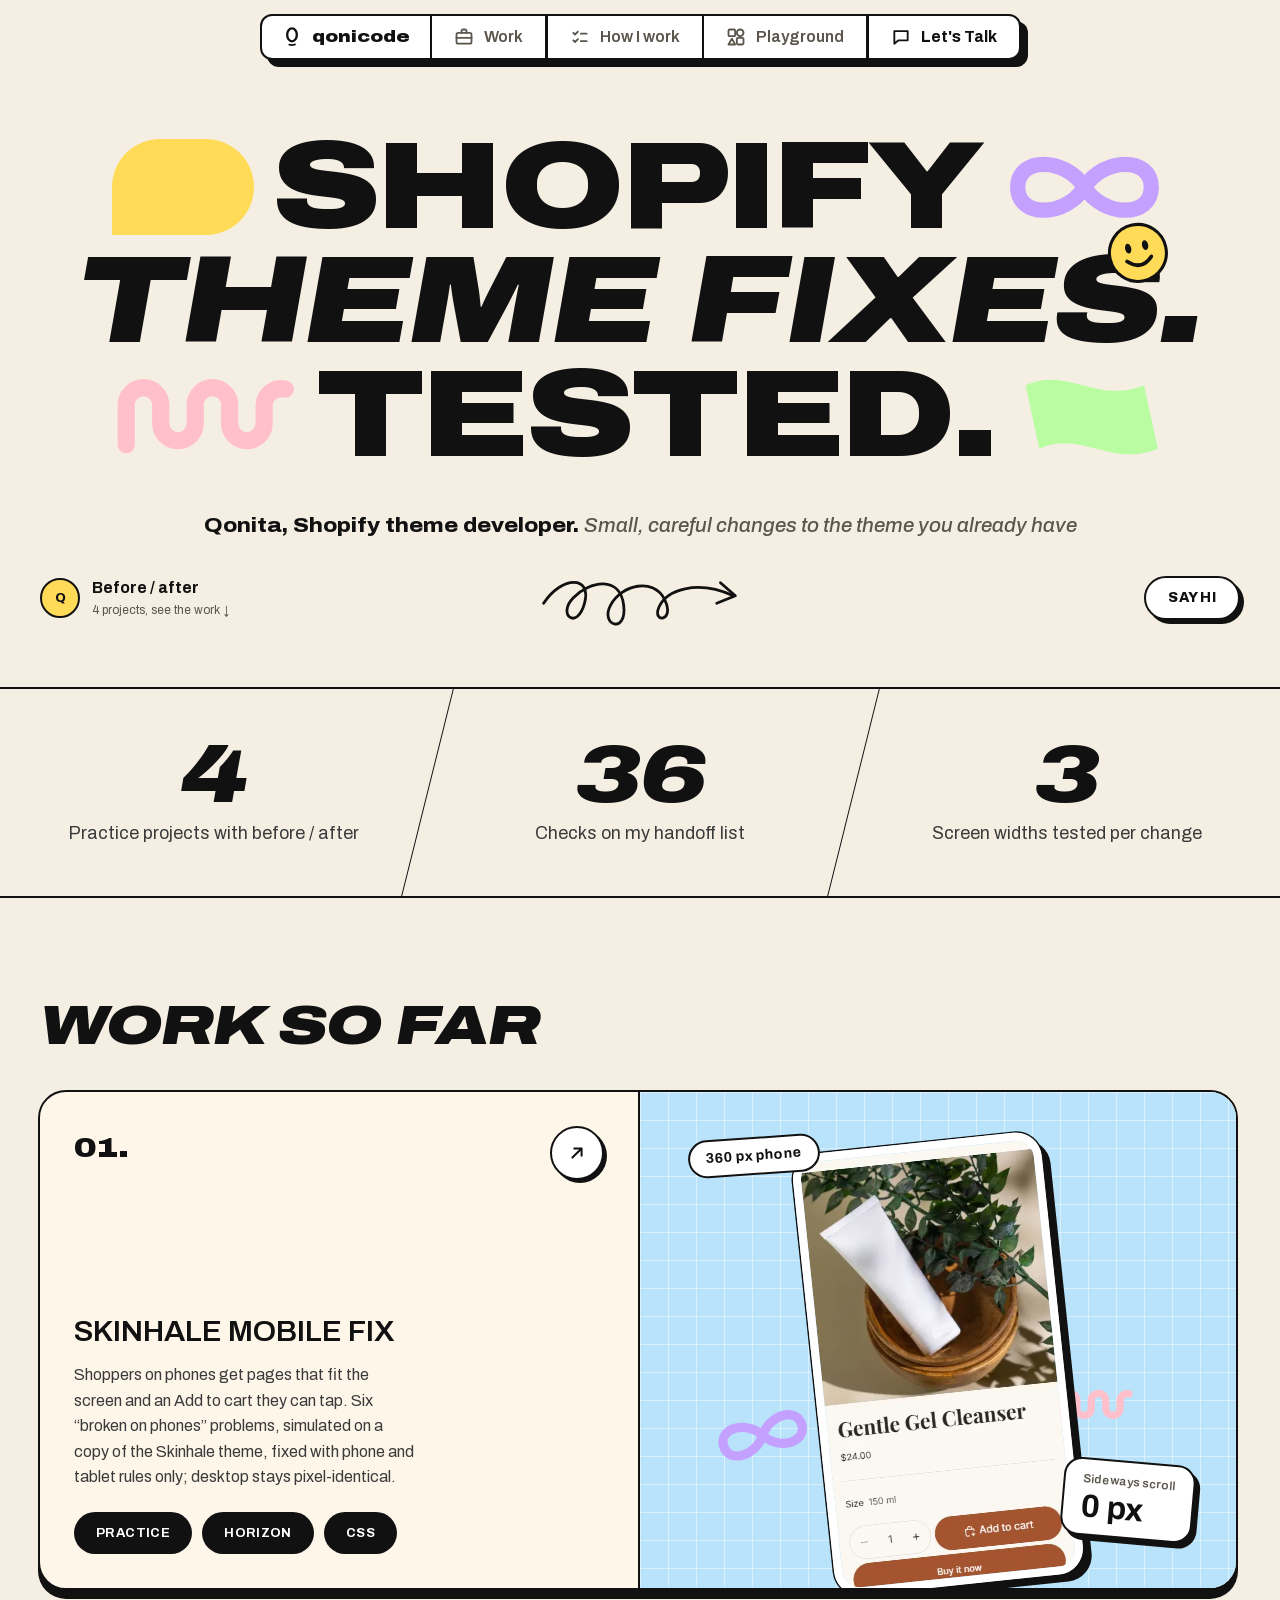
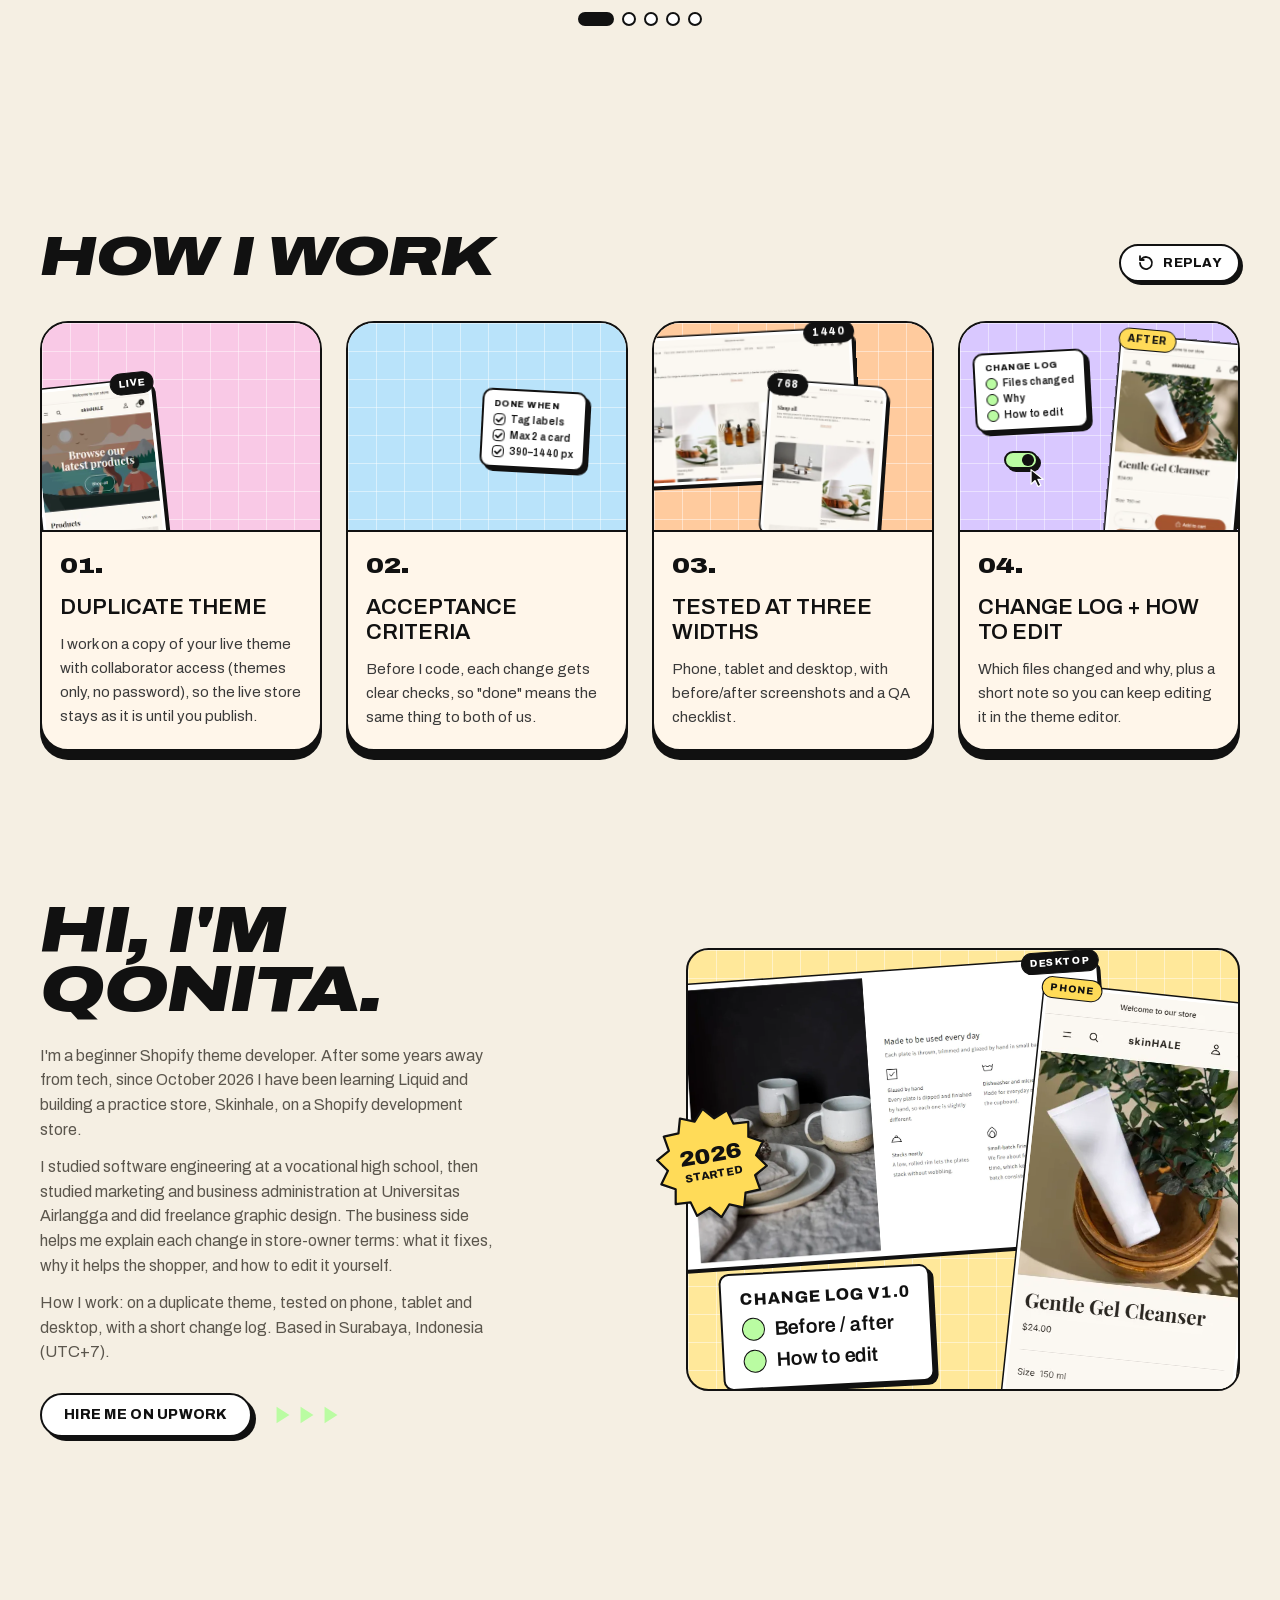
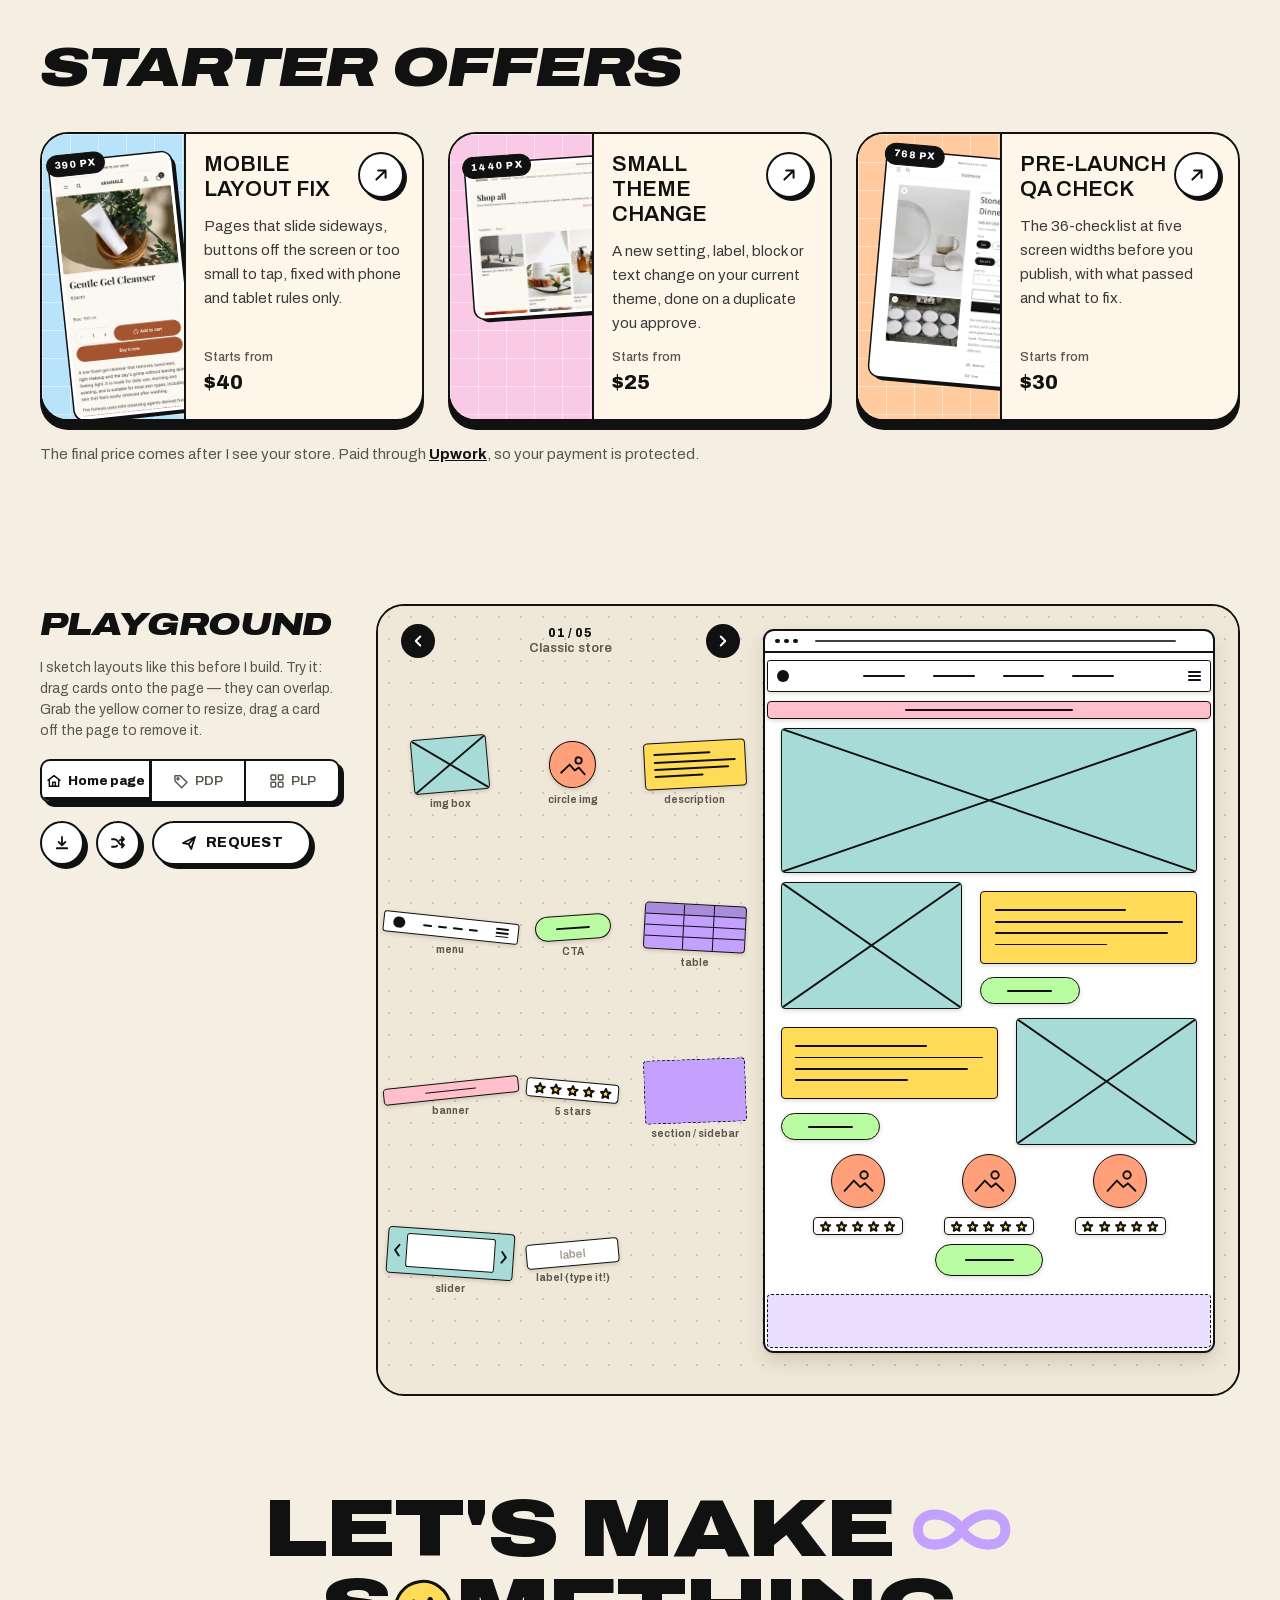
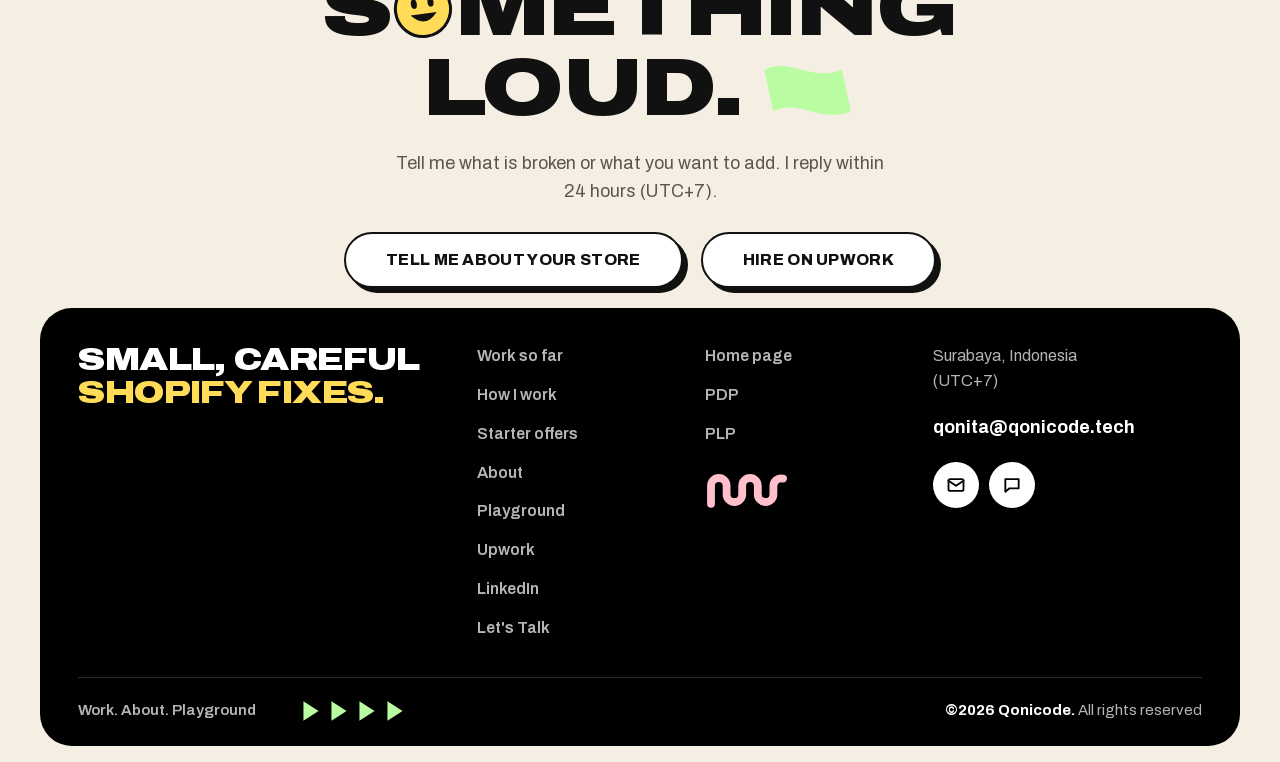
==== commit 97a05350: "Client trust: Shopify-first hero, starter offers, Upwork and clearer screens Hero now reads Shopify " ====
--- a/public/index.html
+++ b/public/index.html
@@ -3,15 +3,15 @@
 <head>
   <meta charset="utf-8">
   <meta name="viewport" content="width=device-width,initial-scale=1">
-  <title>Qonicode — Qonita, beginner Shopify theme developer</title>
-  <meta name="description" content="Qonita Fairuz Syahirah, a beginner Shopify theme developer in Surabaya, Indonesia. Sketch a layout in the playground and see the Skinhale practice store.">
+  <title>Qonicode — Qonita, Shopify theme fixes for small stores</title>
+  <meta name="description" content="Qonita Fairuz Syahirah fixes and extends Shopify themes for small stores: mobile layout fixes, small theme changes and pre-launch QA, tested at three screen widths. Based in Surabaya, Indonesia.">
   <meta name="theme-color" content="#F5EFE3">
   <link rel="canonical" href="https://qonicode.tech/">
   <meta property="og:type" content="website">
   <meta property="og:site_name" content="Qonicode">
   <meta property="og:url" content="https://qonicode.tech/">
-  <meta property="og:title" content="Qonita — beginner Shopify theme developer">
-  <meta property="og:description" content="Small, careful changes to existing Shopify themes. Sketch a layout in the playground and see the Skinhale practice store.">
+  <meta property="og:title" content="Qonita — Shopify theme fixes, tested">
+  <meta property="og:description" content="Small, careful changes to the Shopify theme you already have, on a duplicate theme, with before / after screenshots and a change log.">
   <meta property="og:image" content="https://qonicode.tech/assets/og.png">
   <meta property="og:image:width" content="1200">
   <meta property="og:image:height" content="630">
@@ -57,27 +57,27 @@
         <h1 class="hero__title display">
           <span class="hero__line">
             <span class="shape shape--pill" aria-hidden="true"></span>
-            <span>DESIGN</span>
+            <span>SHOPIFY</span>
             <span class="shape shape--infinity" aria-hidden="true"><svg viewBox="0 0 120 60"><path d="M60 30C46 8 12 8 12 30s34 22 48 0 48-22 48 0-34 22-48 0Z" fill="none" stroke="currentColor" stroke-width="11" stroke-linejoin="round"/></svg></span>
           </span>
           <span class="hero__line hero__line--italic">
-            <span>BRAINSTORM.</span>
+            <span>THEME FIXES.</span>
             <span class="hero__smiley" aria-hidden="true"><svg viewBox="0 0 100 100"><circle cx="50" cy="50" r="46" fill="var(--c-yellow)" stroke="var(--c-ink)" stroke-width="5"/><ellipse cx="36" cy="40" rx="5" ry="8" fill="var(--c-ink)"/><ellipse cx="64" cy="40" rx="5" ry="8" fill="var(--c-ink)"/><path d="M30 60q20 20 40 0" fill="none" stroke="var(--c-ink)" stroke-width="6" stroke-linecap="round"/></svg></span>
           </span>
           <span class="hero__line">
             <span class="shape shape--squiggle" aria-hidden="true"><svg viewBox="0 0 140 70"><path d="M10 58V28a13 13 0 0 1 26 0v14a13 13 0 0 0 26 0V28a13 13 0 0 1 26 0v14a13 13 0 0 0 26 0V28a13 13 0 0 1 16-12" fill="none" stroke="currentColor" stroke-width="13" stroke-linecap="round" stroke-linejoin="round"/></svg></span>
-            <span>CODING</span>
+            <span>TESTED.</span>
             <span class="shape shape--flag" aria-hidden="true"><svg viewBox="0 0 110 70"><path d="M8 14c30-14 52 14 86 0l10 46c-34 14-56-14-86 0Z" fill="currentColor"/></svg></span>
           </span>
         </h1>
 
         <div class="hero__meta">
-          <p class="hero__sub">Beginner Shopify theme developer. <em>Small, careful changes to existing themes</em></p>
-          <a class="hero__rating" href="#work" aria-label="See the Skinhale practice store">
+          <p class="hero__sub">Qonita, Shopify theme developer. <em>Small, careful changes to the theme you already have</em></p>
+          <a class="hero__rating" href="#work" aria-label="See the work so far">
             <div class="avatars" aria-hidden="true">
               <span style="background:var(--c-yellow)">Q</span>
             </div>
-            <div><strong>Practice store</strong><small>Skinhale, in progress ↓</small></div>
+            <div><strong>Before / after</strong><small>4 projects, see the work ↓</small></div>
           </a>
           <span class="hero__arrow" aria-hidden="true"><svg viewBox="0 0 220 70" fill="none" stroke="currentColor" stroke-width="3" stroke-linecap="round" stroke-linejoin="round"><path d="M6 40c20-30 52-30 44 0s-30 12-12-6 50-24 54 8-26 22-14 0 46-30 58-6-14 26-6 8 40-30 80-12"/><path d="M196 18l16 14-20 8"/></svg></span>
           <button type="button" class="btn hero__cta" data-open-talk>Say hi</button>
@@ -104,7 +104,7 @@
             <div class="work-slide__body">
               <div class="work-slide__top"><span class="work-slide__num">01.</span><a class="arrow-btn" href="work/mobile-fix/" aria-label="See the mobile fix before and after"><svg viewBox="0 0 24 24" aria-hidden="true"><path d="M7 17 17 7M9 7h8v8"/></svg></a></div>
               <h3 class="work-slide__title">Skinhale mobile fix</h3>
-              <p class="work-slide__text">“My store looks broken on phones”, simulated on a copy of the Skinhale theme: a page that slides sideways, a promo box off the screen, tiny header icons, a thin Add to cart, a long name over the price and a cart icon hidden on tablets. Fixed with phone and tablet rules only; desktop stays pixel-identical. Not yet: a real phone.</p>
+              <p class="work-slide__text">Shoppers on phones get pages that fit the screen and an Add to cart they can tap. Six “broken on phones” problems, simulated on a copy of the Skinhale theme, fixed with phone and tablet rules only; desktop stays pixel-identical.</p>
               <ul class="tags"><li>Practice</li><li>Horizon</li><li>CSS</li></ul>
             </div>
             <div class="work-slide__media work-slide__media--sticker" style="--media:#B9E3FA">
@@ -123,7 +123,7 @@
             <div class="work-slide__body">
               <div class="work-slide__top"><span class="work-slide__num">02.</span><a class="arrow-btn" href="work/skinhale/" aria-label="See Skinhale before and after"><svg viewBox="0 0 24 24" aria-hidden="true"><path d="M7 17 17 7M9 7h8v8"/></svg></a></div>
               <h3 class="work-slide__title">Skinhale practice store</h3>
-              <p class="work-slide__text">Fictional skincare brand on a Shopify development store, Horizon theme. Four change requests from a written brief, on a copy of the theme: brand settings, product-card labels from tags, a product-details block from metafields and a "Show more" collection description. Checked at 360 to 1440 px in Chromium, Edge and Firefox. Not yet: Safari and a real phone.</p>
+              <p class="work-slide__text">The owner changes brand colors, product labels and product details from the theme editor, no code needed. Four change requests from a written brief on a fictional skincare store (Horizon theme), checked at 360 to 1440 px in three browsers.</p>
               <ul class="tags"><li>Practice</li><li>Horizon</li><li>Liquid</li></ul>
             </div>
             <div class="work-slide__media work-slide__media--sticker" style="--media:#F9C9E6">
@@ -132,8 +132,8 @@
               <svg class="deco deco--squiggle" viewBox="0 0 140 70" aria-hidden="true"><path d="M10 58V28a13 13 0 0 1 26 0v14a13 13 0 0 0 26 0V28a13 13 0 0 1 26 0v14a13 13 0 0 0 26 0V28a13 13 0 0 1 16-12" fill="none" stroke="var(--c-pink)" stroke-width="13" stroke-linecap="round" stroke-linejoin="round"/></svg>
               <svg class="deco deco--flag" viewBox="0 0 110 70" aria-hidden="true"><path d="M8 14c30-14 52 14 86 0l10 46c-34 14-56-14-86 0Z" fill="var(--c-green)"/></svg>
               <svg class="deco deco--smiley" viewBox="0 0 100 100" aria-hidden="true"><circle cx="50" cy="50" r="46" fill="var(--c-yellow)" stroke="var(--c-ink)" stroke-width="5"/><ellipse cx="36" cy="40" rx="5" ry="8" fill="var(--c-ink)"/><ellipse cx="64" cy="40" rx="5" ry="8" fill="var(--c-ink)"/><path d="M30 60q20 20 40 0" fill="none" stroke="var(--c-ink)" stroke-width="6" stroke-linecap="round"/></svg>
-              <img class="sticker" src="assets/work/skinhale/cr02-390-after.webp" width="390" height="640" alt="Skinhale collection on a 390 px phone, product cards with Limited edition run and New labels" loading="lazy" decoding="async">
-              <span class="sticker-pill">390 px phone</span>
+              <img class="sticker sticker--desk" src="assets/work/screens/pdp-1440.webp" width="640" height="400" alt="Skinhale product page on a 1440 px desktop screen, with the new brand colors" loading="lazy" decoding="async">
+              <span class="sticker-pill">Desktop 1440 px</span>
               <span class="sticker-stat"><small>Change requests</small><b>4</b></span>
             </div>
           </article>
@@ -142,7 +142,7 @@
             <div class="work-slide__body">
               <div class="work-slide__top"><span class="work-slide__num">03.</span><a class="arrow-btn" href="work/halmere/" aria-label="See Halmere plan and build"><svg viewBox="0 0 24 24" aria-hidden="true"><path d="M7 17 17 7M9 7h8v8"/></svg></a></div>
               <h3 class="work-slide__title">Halmere hero product page</h3>
-              <p class="work-slide__text">Fictional homeware brand on a new development store, Dawn theme. One product gets a richer page from new sections the owner edits alone: feature highlights, a comparison table, an FAQ and an add-to-cart bar for phones. All 43 settings tested one at a time; other products stay pixel-identical to Dawn. Not yet: Safari and a real phone.</p>
+              <p class="work-slide__text">One hero product gets a richer page the owner edits alone: feature highlights, a comparison table, an FAQ and an add-to-cart bar for phones. New sections on a fictional homeware store (Dawn theme); all 43 settings tested, other products unchanged.</p>
               <ul class="tags"><li>Practice</li><li>Dawn</li><li>Sections</li></ul>
             </div>
             <div class="work-slide__media work-slide__media--sticker" style="--media:#FFCB9E">
@@ -151,8 +151,8 @@
               <svg class="deco deco--squiggle" viewBox="0 0 140 70" aria-hidden="true"><path d="M10 58V28a13 13 0 0 1 26 0v14a13 13 0 0 0 26 0V28a13 13 0 0 1 26 0v14a13 13 0 0 0 26 0V28a13 13 0 0 1 16-12" fill="none" stroke="var(--c-pink)" stroke-width="13" stroke-linecap="round" stroke-linejoin="round"/></svg>
               <svg class="deco deco--flag" viewBox="0 0 110 70" aria-hidden="true"><path d="M8 14c30-14 52 14 86 0l10 46c-34 14-56-14-86 0Z" fill="var(--c-green)"/></svg>
               <svg class="deco deco--smiley" viewBox="0 0 100 100" aria-hidden="true"><circle cx="50" cy="50" r="46" fill="var(--c-yellow)" stroke="var(--c-ink)" stroke-width="5"/><ellipse cx="36" cy="40" rx="5" ry="8" fill="var(--c-ink)"/><ellipse cx="64" cy="40" rx="5" ry="8" fill="var(--c-ink)"/><path d="M30 60q20 20 40 0" fill="none" stroke="var(--c-ink)" stroke-width="6" stroke-linecap="round"/></svg>
-              <img class="sticker" src="assets/work/halmere/s01-390-after.webp" width="390" height="1270" alt="Halmere product page on a 390 px phone: the photo and the feature highlights" loading="lazy" decoding="async">
-              <span class="sticker-pill">390 px phone</span>
+              <img class="sticker sticker--tab" src="assets/work/screens/halmere-768.webp" width="360" height="480" alt="Halmere Stoneware Dinner Plate Set page on a 768 px tablet screen" loading="lazy" decoding="async">
+              <span class="sticker-pill">iPad 768 px</span>
               <span class="sticker-stat"><small>Settings tested</small><b>43</b></span>
             </div>
           </article>
@@ -161,7 +161,7 @@
             <div class="work-slide__body">
               <div class="work-slide__top"><span class="work-slide__num">04.</span><a class="arrow-btn" href="work/qa-report/" aria-label="See the pre-handoff QA"><svg viewBox="0 0 24 24" aria-hidden="true"><path d="M7 17 17 7M9 7h8v8"/></svg></a></div>
               <h3 class="work-slide__title">Pre-handoff QA</h3>
-              <p class="work-slide__text">A written 36-check list run on both practice stores before handover: layout at 5 widths, navigation, search, variants, cart, forms, keyboard path and a comparison with the untouched theme. 31 pass; one defect (cart button off-screen on tablets) found, fixed and re-tested. Self-inspection, not independent QA.</p>
+              <p class="work-slide__text">Problems are caught before your shoppers see them. A written 36-check list run on both practice stores: layout at 5 widths, navigation, search, cart, forms and keyboard. One defect found, fixed and re-tested. Self-inspection, not independent QA.</p>
               <ul class="tags"><li>Practice</li><li>QA</li><li>Checklist</li></ul>
             </div>
             <div class="work-slide__media work-slide__media--sticker" style="--media:#D9C8FF">
@@ -212,14 +212,14 @@
           <article class="svc svc--step proc proc--1">
             <div class="svc__media grid-bg" style="--media:#F9C9E6">
               <div class="scene" aria-hidden="true">
-                <span class="shot sc1-live"><img src="assets/work/screens/home-390.webp" width="260" height="563" alt="" loading="lazy" decoding="async"><b class="shot__pill">Live</b></span>
+                <span class="shot sc1-live"><img src="assets/work/screens/home-390.webp" width="260" height="563" alt="" loading="lazy" decoding="async"><b class="shot__pill shot__pill--end">Live</b></span>
                 <span class="shot sc1-copy proc-settle proc-last"><img src="assets/work/screens/home-390.webp" width="260" height="563" alt="" loading="lazy" decoding="async"><b class="shot__pill shot__pill--copy proc-label">Copy</b></span>
               </div>
             </div>
             <div class="svc__body">
               <span class="card-num">01.</span>
               <h3 class="card-title">Duplicate theme</h3>
-              <p class="svc__text">I work on a copy of your live theme, so the live store stays as it is until you publish.</p>
+              <p class="svc__text">I work on a copy of your live theme with collaborator access (themes only, no password), so the live store stays as it is until you publish.</p>
             </div>
           </article>
           <article class="svc svc--step proc proc--2">
@@ -238,7 +238,7 @@
           <article class="svc svc--step proc proc--3">
             <div class="svc__media grid-bg" style="--media:#FFCB9E">
               <div class="scene" aria-hidden="true">
-                <span class="shot sc3-desk"><img src="assets/work/screens/collection-1440.webp" width="480" height="300" alt="" loading="lazy" decoding="async"><b class="shot__pill">1440</b></span>
+                <span class="shot sc3-desk"><img src="assets/work/screens/collection-1440.webp" width="480" height="300" alt="" loading="lazy" decoding="async"><b class="shot__pill shot__pill--end">1440</b></span>
                 <span class="shot sc3-tab"><img src="assets/work/screens/collection-768.webp" width="300" height="400" alt="" loading="lazy" decoding="async"><b class="shot__pill">768</b></span>
                 <span class="shot sc3-phone proc-settle proc-last"><img src="assets/work/screens/collection-390.webp" width="260" height="563" alt="" loading="lazy" decoding="async"><b class="shot__pill">390</b></span>
               </div>
@@ -279,7 +279,7 @@
             <p>How I work: on a duplicate theme, tested on phone, tablet and desktop, with a short change log. Based in Surabaya, Indonesia (UTC+7).</p>
           </div>
           <div class="about__actions">
-            <a class="btn" href="https://www.linkedin.com/in/qfsyahirah" rel="noopener">LinkedIn</a>
+            <a class="btn" href="https://www.upwork.com/freelancers/~01d6e5b7b37775cfbe" rel="noopener">Hire me on Upwork</a>
             <span class="chevrons" aria-hidden="true"><svg viewBox="0 0 24 24"><path d="M5 3l14 9-14 9Z"/></svg><svg viewBox="0 0 24 24"><path d="M5 3l14 9-14 9Z"/></svg><svg viewBox="0 0 24 24"><path d="M5 3l14 9-14 9Z"/></svg></span>
           </div>
         </div>
@@ -294,6 +294,57 @@
             <span><strong>2026</strong>Started</span>
           </div>
         </div>
+      </div>
+    </section>
+
+    <!-- ============ Starter offers ============ -->
+    <section class="section services" id="offers">
+      <div class="page-width">
+        <div class="section-head">
+          <h2 class="display display--italic h-section">Starter offers</h2>
+        </div>
+        <div class="svc-grid">
+          <article class="svc">
+            <div class="svc__media svc__media--shot grid-bg" style="--media:#B9E3FA" aria-hidden="true">
+              <span class="shot shot--phone"><img src="assets/work/screens/pdp-390-after.webp" width="260" height="563" alt="" loading="lazy" decoding="async"><b class="shot__pill">390 px</b></span>
+            </div>
+            <div class="svc__body">
+              <div class="svc__top">
+                <h3 class="card-title">Mobile layout fix</h3>
+                <button type="button" class="arrow-btn" data-open-talk data-topic="Mobile layout fix" aria-label="Ask about a mobile layout fix"><svg viewBox="0 0 24 24" aria-hidden="true"><path d="M7 17 17 7M9 7h8v8"/></svg></button>
+              </div>
+              <p class="svc__text">Pages that slide sideways, buttons off the screen or too small to tap, fixed with phone and tablet rules only.</p>
+              <p class="svc__price"><small>Starts from</small><strong>$40</strong></p>
+            </div>
+          </article>
+          <article class="svc">
+            <div class="svc__media svc__media--shot grid-bg" style="--media:#F9C9E6" aria-hidden="true">
+              <span class="shot shot--desk"><img src="assets/work/screens/collection-1440.webp" width="480" height="300" alt="" loading="lazy" decoding="async"><b class="shot__pill">1440 px</b></span>
+            </div>
+            <div class="svc__body">
+              <div class="svc__top">
+                <h3 class="card-title">Small theme change</h3>
+                <button type="button" class="arrow-btn" data-open-talk data-topic="Small theme change" aria-label="Ask about a small theme change"><svg viewBox="0 0 24 24" aria-hidden="true"><path d="M7 17 17 7M9 7h8v8"/></svg></button>
+              </div>
+              <p class="svc__text">A new setting, label, block or text change on your current theme, done on a duplicate you approve.</p>
+              <p class="svc__price"><small>Starts from</small><strong>$25</strong></p>
+            </div>
+          </article>
+          <article class="svc">
+            <div class="svc__media svc__media--shot grid-bg" style="--media:#FFCB9E" aria-hidden="true">
+              <span class="shot shot--tab"><img src="assets/work/screens/halmere-768.webp" width="360" height="480" alt="" loading="lazy" decoding="async"><b class="shot__pill">768 px</b></span>
+            </div>
+            <div class="svc__body">
+              <div class="svc__top">
+                <h3 class="card-title">Pre-launch QA check</h3>
+                <button type="button" class="arrow-btn" data-open-talk data-topic="Pre-launch QA check" aria-label="Ask about a pre-launch qa check"><svg viewBox="0 0 24 24" aria-hidden="true"><path d="M7 17 17 7M9 7h8v8"/></svg></button>
+              </div>
+              <p class="svc__text">The 36-check list at five screen widths before you publish, with what passed and what to fix.</p>
+              <p class="svc__price"><small>Starts from</small><strong>$30</strong></p>
+            </div>
+          </article>
+        </div>
+        <p class="offers__note">The final price comes after I see your store. Paid through <a href="https://www.upwork.com/freelancers/~01d6e5b7b37775cfbe" rel="noopener">Upwork</a>, so your payment is protected.</p>
       </div>
     </section>
 
@@ -365,7 +416,11 @@
           <span class="talk__line"><span class="talk__word">S<span class="talk__o" aria-hidden="true"><svg viewBox="0 0 100 100"><circle cx="50" cy="50" r="46" fill="var(--c-yellow)" stroke="var(--c-ink)" stroke-width="5"/><ellipse cx="36" cy="40" rx="5" ry="8" fill="var(--c-ink)"/><ellipse cx="64" cy="40" rx="5" ry="8" fill="var(--c-ink)"/><path d="M28 58q22 26 44 0Z" fill="var(--c-ink)"/></svg></span><span class="visually-hidden">O</span>METHING</span></span>
           <span class="talk__line">LOUD. <span class="shape shape--flag" aria-hidden="true"><svg viewBox="0 0 110 70"><path d="M8 14c30-14 52 14 86 0l10 46c-34 14-56-14-86 0Z" fill="currentColor"/></svg></span></span>
         </h2>
-        <button type="button" class="btn btn--lg" data-open-talk>Say hi</button>
+        <p class="talk__sub">Tell me what is broken or what you want to add. I reply within 24 hours (UTC+7).</p>
+        <div class="talk__actions">
+          <button type="button" class="btn btn--lg" data-open-talk>Tell me about your store</button>
+          <a class="btn btn--lg" href="https://www.upwork.com/freelancers/~01d6e5b7b37775cfbe" rel="noopener">Hire on Upwork</a>
+        </div>
       </div>
     </section>
 
@@ -374,14 +429,16 @@
     <div class="site-footer">
       <div class="site-footer__grid">
         <div class="newsletter">
-          <h2 class="newsletter__title display">Beginner Shopify<br><span>theme developer.</span></h2>
+          <h2 class="newsletter__title display">Small, careful<br><span>Shopify fixes.</span></h2>
         </div>
 
         <ul class="footer-links">
           <li><a href="#work">Work so far</a></li>
           <li><a href="#process">How I work</a></li>
+          <li><a href="#offers">Starter offers</a></li>
           <li><a href="#about">About</a></li>
           <li><a href="#playground">Playground</a></li>
+          <li><a href="https://www.upwork.com/freelancers/~01d6e5b7b37775cfbe" rel="noopener">Upwork</a></li>
           <li><a href="https://www.linkedin.com/in/qfsyahirah" rel="noopener">LinkedIn</a></li>
           <li><a href="#contact" data-open-talk>Let's Talk</a></li>
         </ul>
@@ -438,6 +495,7 @@
         <label class="hp" aria-hidden="true">Company <input name="company" tabindex="-1" autocomplete="off"></label>
       </div>
 
+      <p class="nb-dialog__privacy">I only use your details to reply to you. No mailing list, no sharing.</p>
       <div class="turnstile-slot" data-turnstile></div>
       <p class="nb-dialog__status" data-dialog-status role="status"></p>
       <footer class="nb-dialog__footer">
--- a/public/assets/css/style.css
+++ b/public/assets/css/style.css
@@ -385,21 +385,16 @@
 .arrow-btn svg { stroke-linejoin: round; }
 
 /* the sticker illustration on a colored panel */
-.svc__sticker, .tst__avatar {
+.tst__avatar {
   display: grid; place-items: center; background: var(--c-paper); border: var(--border);
 }
-.svc__sticker svg, .tst__avatar svg { width: 76%; height: 76%; fill: none; stroke: var(--c-ink); stroke-width: 5; stroke-linecap: round; stroke-linejoin: round; }
-.svc__sticker .f0 { fill: var(--c-paper); }
-.svc__sticker .f1 { fill: var(--c-orange); }
-.svc__sticker .f2 { fill: var(--c-yellow); }
-.svc__sticker .f3 { fill: var(--c-green); }
+.tst__avatar svg { width: 76%; height: 76%; fill: none; stroke: var(--c-ink); stroke-width: 5; stroke-linecap: round; stroke-linejoin: round; }
 
 /* ---------- Our services ---------- */
 .services { padding-bottom: clamp(24px, 4vw, 48px); }
 .svc-grid { display: grid; grid-template-columns: repeat(3, 1fr); gap: 30px 24px; margin-top: clamp(24px, 3vw, 40px); }
 .svc { grid-template-columns: 38% 1fr; min-height: 230px; }
 .svc__media { display: grid; place-items: center; background: var(--media); border-right: var(--border); padding: 18px; }
-.svc__sticker { width: 86%; max-width: 130px; aspect-ratio: 1; border-radius: 20px; transform: rotate(-6deg); }
 .svc__body { display: flex; flex-direction: column; align-items: flex-start; gap: 12px; min-width: 0; padding: 18px 18px 20px; }
 .svc__top { display: flex; align-items: flex-start; justify-content: space-between; width: 100%; }
 .svc__top .arrow-btn { width: 46px; height: 46px; }
@@ -410,6 +405,13 @@
 .svc--step { grid-template-columns: 1fr; grid-template-rows: auto 1fr; }
 .svc--step .svc__media { border-right: 0; border-bottom: var(--border); }
 .svc__text { color: #3A3A3A; font-size: 15px; line-height: 1.6; }
+.svc__media--shot { position: relative; overflow: hidden; padding: 0; container-type: inline-size; }
+.svc__media--shot .shot { left: 14cqw; top: 16cqw; }
+.shot--phone { width: 86cqw; --r: -6deg; }
+.shot--desk { width: 170cqw; --r: -4deg; }
+.shot--tab { width: 120cqw; --r: 5deg; }
+.offers__note { margin-top: 22px; color: var(--c-muted); font-size: 15px; }
+.offers__note a { color: var(--c-ink); font-weight: 700; }
 @media (max-width: 1099px) { .svc-grid { grid-template-columns: repeat(2, 1fr); } }
 @media (max-width: 1099px) { .svc-grid--steps { grid-template-columns: repeat(2, 1fr); } }
 @media (max-width: 639px) {
@@ -431,7 +433,7 @@
 @media (max-width: 639px) { .proc { --en: 0px, -80cqw; --ex: 0px, 80cqw; } }   /* one column: from above, out below */
 .proc .svc__media { position: relative; overflow: hidden; padding: 0; aspect-ratio: 4 / 3; container-type: inline-size; }
 @media (max-width: 639px) { .proc .svc__media { aspect-ratio: 3 / 2; } }
-/* the scene fills the panel; each screenshot is one whole screen, scaled down, inside 64cqw so the 3:2 phone crop keeps it */
+/* the scene fills the panel; each screenshot is one whole screen, bigger than the panel, so its edges crop it */
 .scene { position: absolute; inset: 0; }
 /* screenshot stickers: white edge, ink outline and a hard shadow; --r is each one's resting tilt */
 .shot, .note, .toggle { position: absolute; transform: rotate(var(--r, 0deg)); }
@@ -457,14 +459,14 @@
 .toggle i { position: absolute; right: .8cqw; top: 50%; width: 4.2cqw; aspect-ratio: 1; margin-top: -2.1cqw; border-radius: 50%; background: var(--c-ink); }
 .sc4-cursor { position: absolute; left: 24cqw; top: 52cqw; width: 7cqw; fill: var(--c-ink); stroke: #fff; stroke-width: 1.5; stroke-linejoin: round; }
 /* where each sticker rests */
-.sc1-live { left: 14cqw; top: 4cqw; width: 27cqw; --r: -6deg; }
-.sc1-copy { left: 56cqw; top: 4cqw; width: 27cqw; --r: 5deg; }
-.sc2-page { left: 10cqw; top: 4cqw; width: 27cqw; --r: -5deg; }
-.sc2-list { left: 46cqw; top: 20cqw; --r: 3deg; }
-.sc3-desk { left: 4cqw; top: 8cqw; width: 50cqw; --r: -3deg; }
-.sc3-tab { left: 44cqw; top: 22cqw; width: 25cqw; --r: 4deg; }
-.sc3-phone { left: 73cqw; top: 12cqw; width: 22cqw; --r: -4deg; }
-.sc4-page { left: 58cqw; top: 4cqw; width: 27cqw; --r: 5deg; }
+.sc1-live { left: 0; top: 22cqw; width: 44cqw; --r: -6deg; }
+.sc1-copy { left: 48cqw; top: 6cqw; width: 44cqw; --r: 5deg; }
+.sc2-page { left: 2cqw; top: 6cqw; width: 46cqw; --r: -5deg; }
+.sc2-list { left: 48cqw; top: 24cqw; --r: 3deg; }
+.sc3-desk { left: -12cqw; top: 4cqw; width: 84cqw; --r: -3deg; }
+.sc3-tab { left: 40cqw; top: 22cqw; width: 42cqw; --r: 4deg; }
+.sc3-phone { left: 72cqw; top: 12cqw; width: 34cqw; --r: -4deg; }
+.sc4-page { left: 54cqw; top: 6cqw; width: 46cqw; --r: 5deg; }
 /* the toggle switches the store from its before look to the after look; final frame: after */
 .sc4-page img.sc4-before { position: absolute; left: 0; top: 0; }
 .sc4-before { opacity: 0; }
@@ -491,7 +493,7 @@
 .proc.is-done .proc-settle { animation: proc-settle .6s ease-out .3s both; }
 
 /* 01: the copy lifts off the live store, then moves on */
-@keyframes proc-c1-copy { 0%, 14% { transform: translate(-42cqw, 0) rotate(-6deg); } 40%, 80% { transform: rotate(var(--r)); } 100% { transform: translate(var(--ex)) rotate(var(--r)); } }
+@keyframes proc-c1-copy { 0%, 14% { transform: translate(-48cqw, 16cqw) rotate(-6deg); } 40%, 80% { transform: rotate(var(--r)); } 100% { transform: translate(var(--ex)) rotate(var(--r)); } }
 @keyframes proc-label { 0%, 40% { opacity: 0; } 52%, 100% { opacity: 1; } }
 @keyframes proc-enter { 0% { transform: translate(var(--en)) rotate(var(--r)); } 16%, 100% { transform: rotate(var(--r)); } }
 @keyframes proc-enter-exit { 0% { transform: translate(var(--en)) rotate(var(--r)); } 16%, 80% { transform: rotate(var(--r)); } 100% { transform: translate(var(--ex)) rotate(var(--r)); } }
@@ -625,6 +627,8 @@
   box-shadow: 0 0 0 1.5px var(--c-ink), 8px 8px 0 var(--c-ink);
   transform: translateX(-50%) rotate(-6deg);
 }
+.sticker--desk { top: 16%; width: min(84%, 440px); aspect-ratio: 16 / 10; }
+.sticker--tab { top: 9%; width: min(56%, 300px); aspect-ratio: 3 / 4; }
 .sticker-pill, .sticker-stat { position: absolute; border: var(--border); background: #fff; font-weight: 700; }
 .sticker-pill { left: 8%; top: 9%; padding: 6px 16px; border-radius: 999px; font-size: 14px; transform: rotate(-4deg); }
 .sticker-stat { right: 7%; bottom: 10%; display: grid; padding: 10px 18px; border-radius: 18px; box-shadow: 5px 5px 0 var(--c-ink); transform: rotate(5deg); }
@@ -663,7 +667,8 @@
 .talk__word { display: inline-flex; align-items: center; }
 .talk__o { display: inline-block; width: .74em; height: .74em; margin: 0 .02em; transform: rotate(-8deg); }
 .talk__o svg { width: 100%; height: 100%; }
-.talk .btn--lg { margin-top: clamp(16px, 3svh, 36px); }
+.talk__sub { max-width: 46ch; margin-top: clamp(14px, 2.4svh, 28px); color: var(--c-muted); font-size: clamp(15px, 1.4vw, 18px); }
+.talk__actions { display: flex; flex-wrap: wrap; justify-content: center; gap: 14px 18px; margin-top: clamp(16px, 3svh, 32px); }
 
 .site-footer-wrap { padding-bottom: 16px; }
 .site-footer { background: #000; color: #fff; border-radius: 32px; padding: clamp(24px, 4svh, 44px) clamp(22px, 3vw, 40px) 20px; }
@@ -752,6 +757,7 @@
 }
 .nb-input:focus { outline: none; box-shadow: 3px 3px 0 var(--c-ink); transform: translate(-1px, -1px); }
 textarea.nb-input { resize: vertical; min-height: 88px; }
+.nb-dialog__privacy { font-size: 13px; color: var(--c-muted); }
 .nb-dialog__status { min-height: 1.3em; margin-top: -6px; font-size: 14px; font-weight: 600; }
 .nb-dialog__status:empty { display: none; }
 .nb-dialog__status[data-state="error"] { color: var(--c-error); }
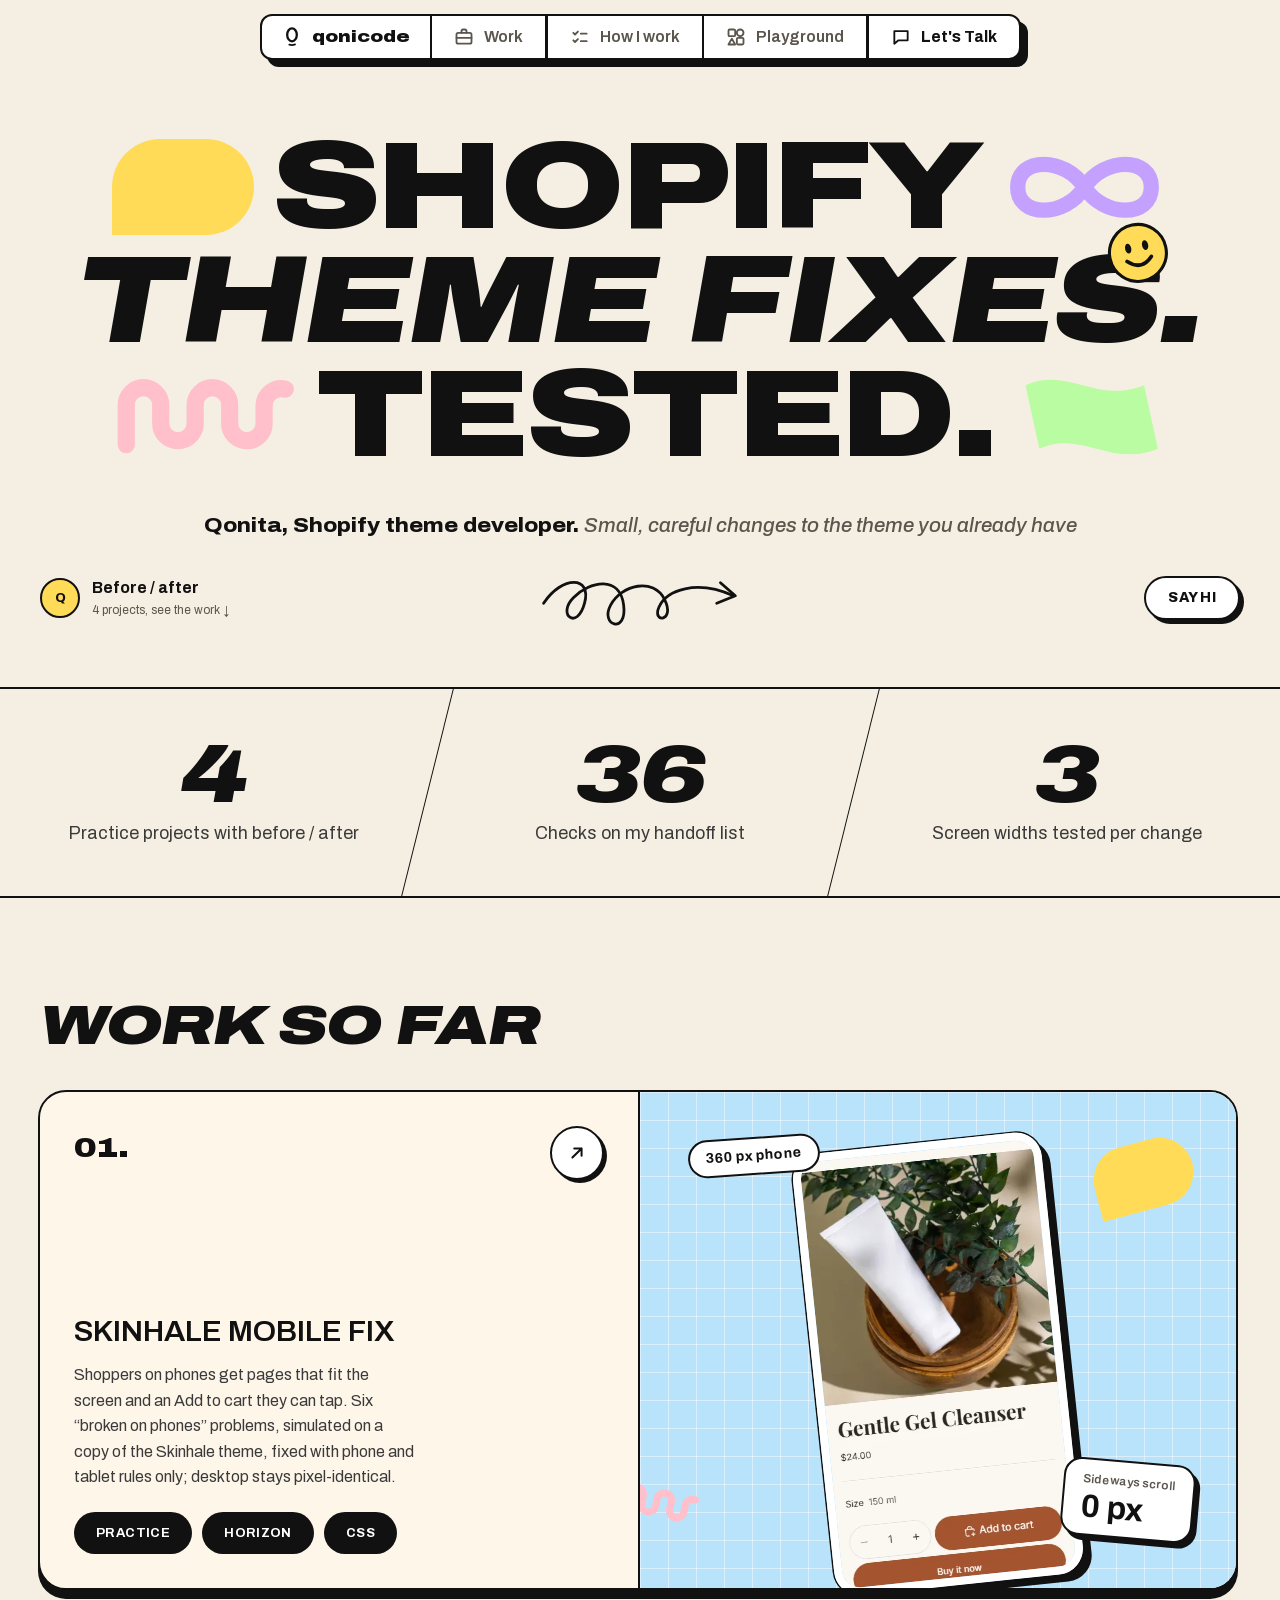
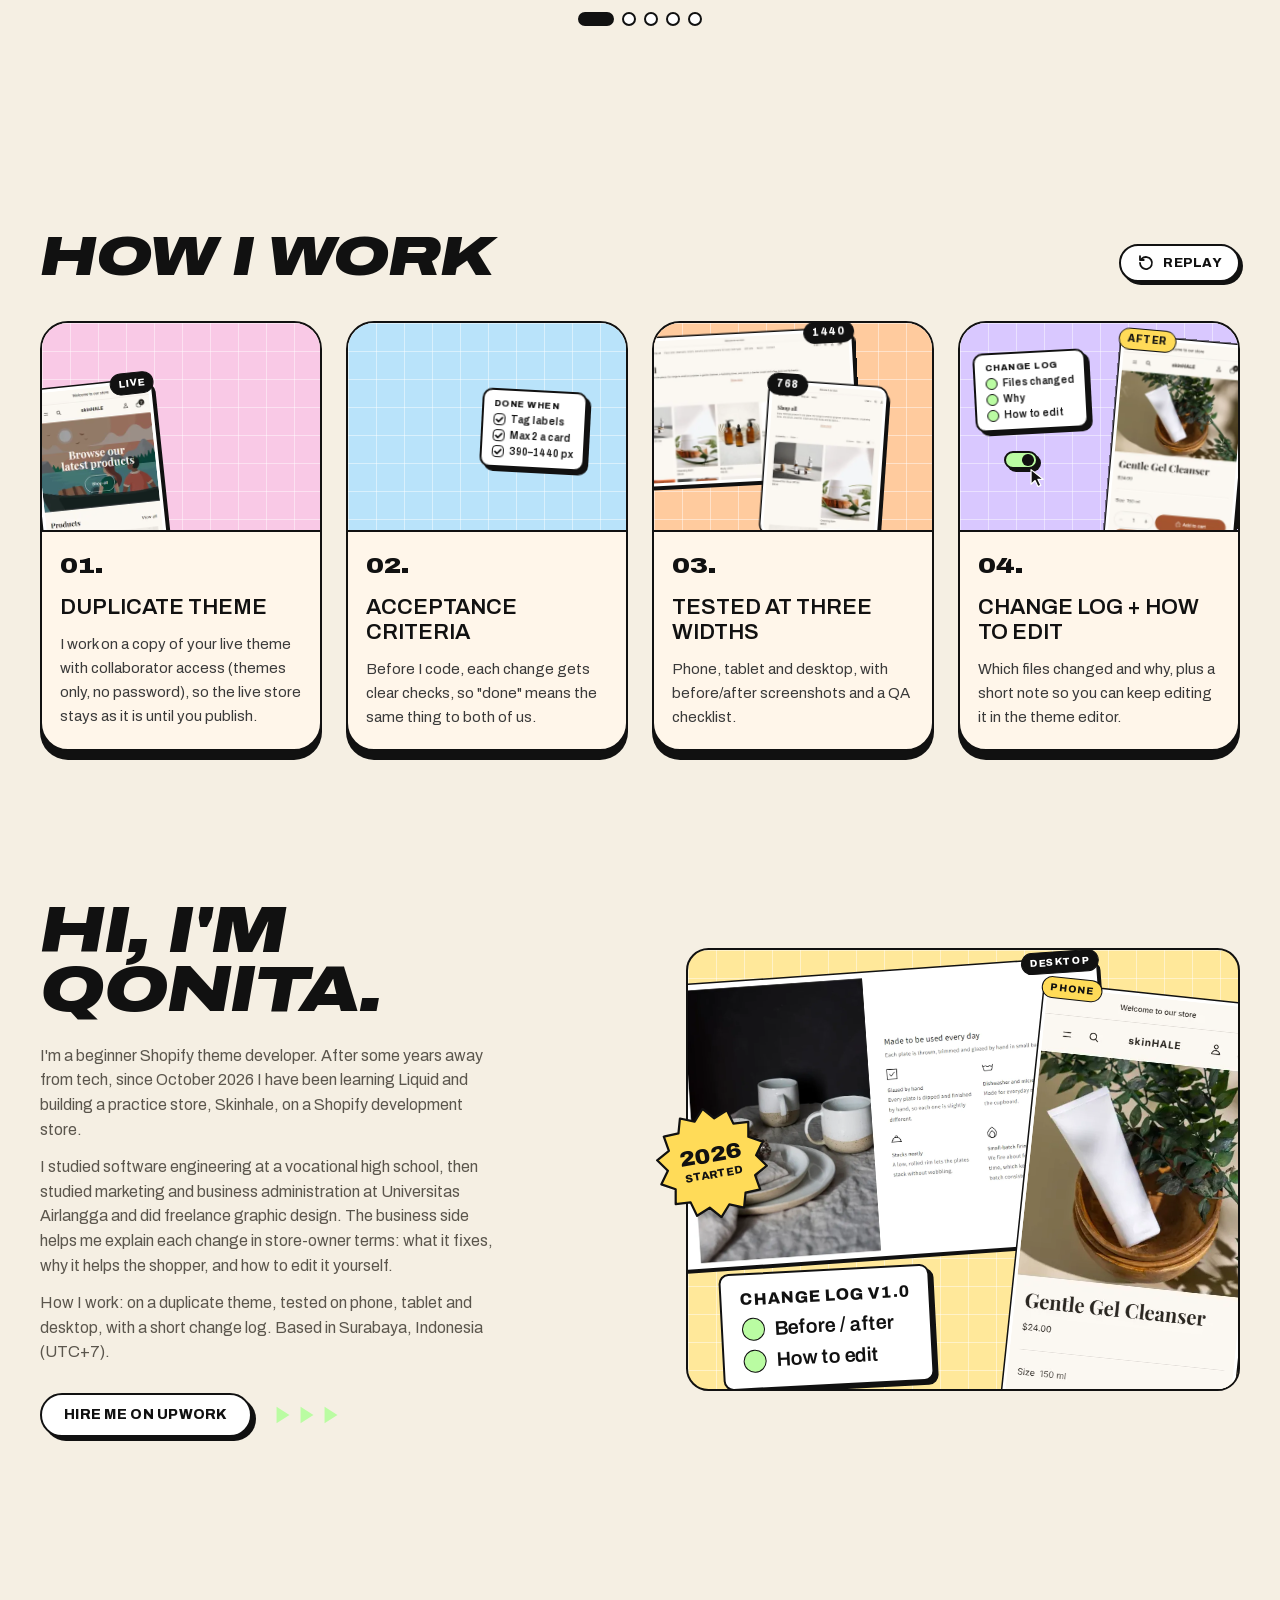
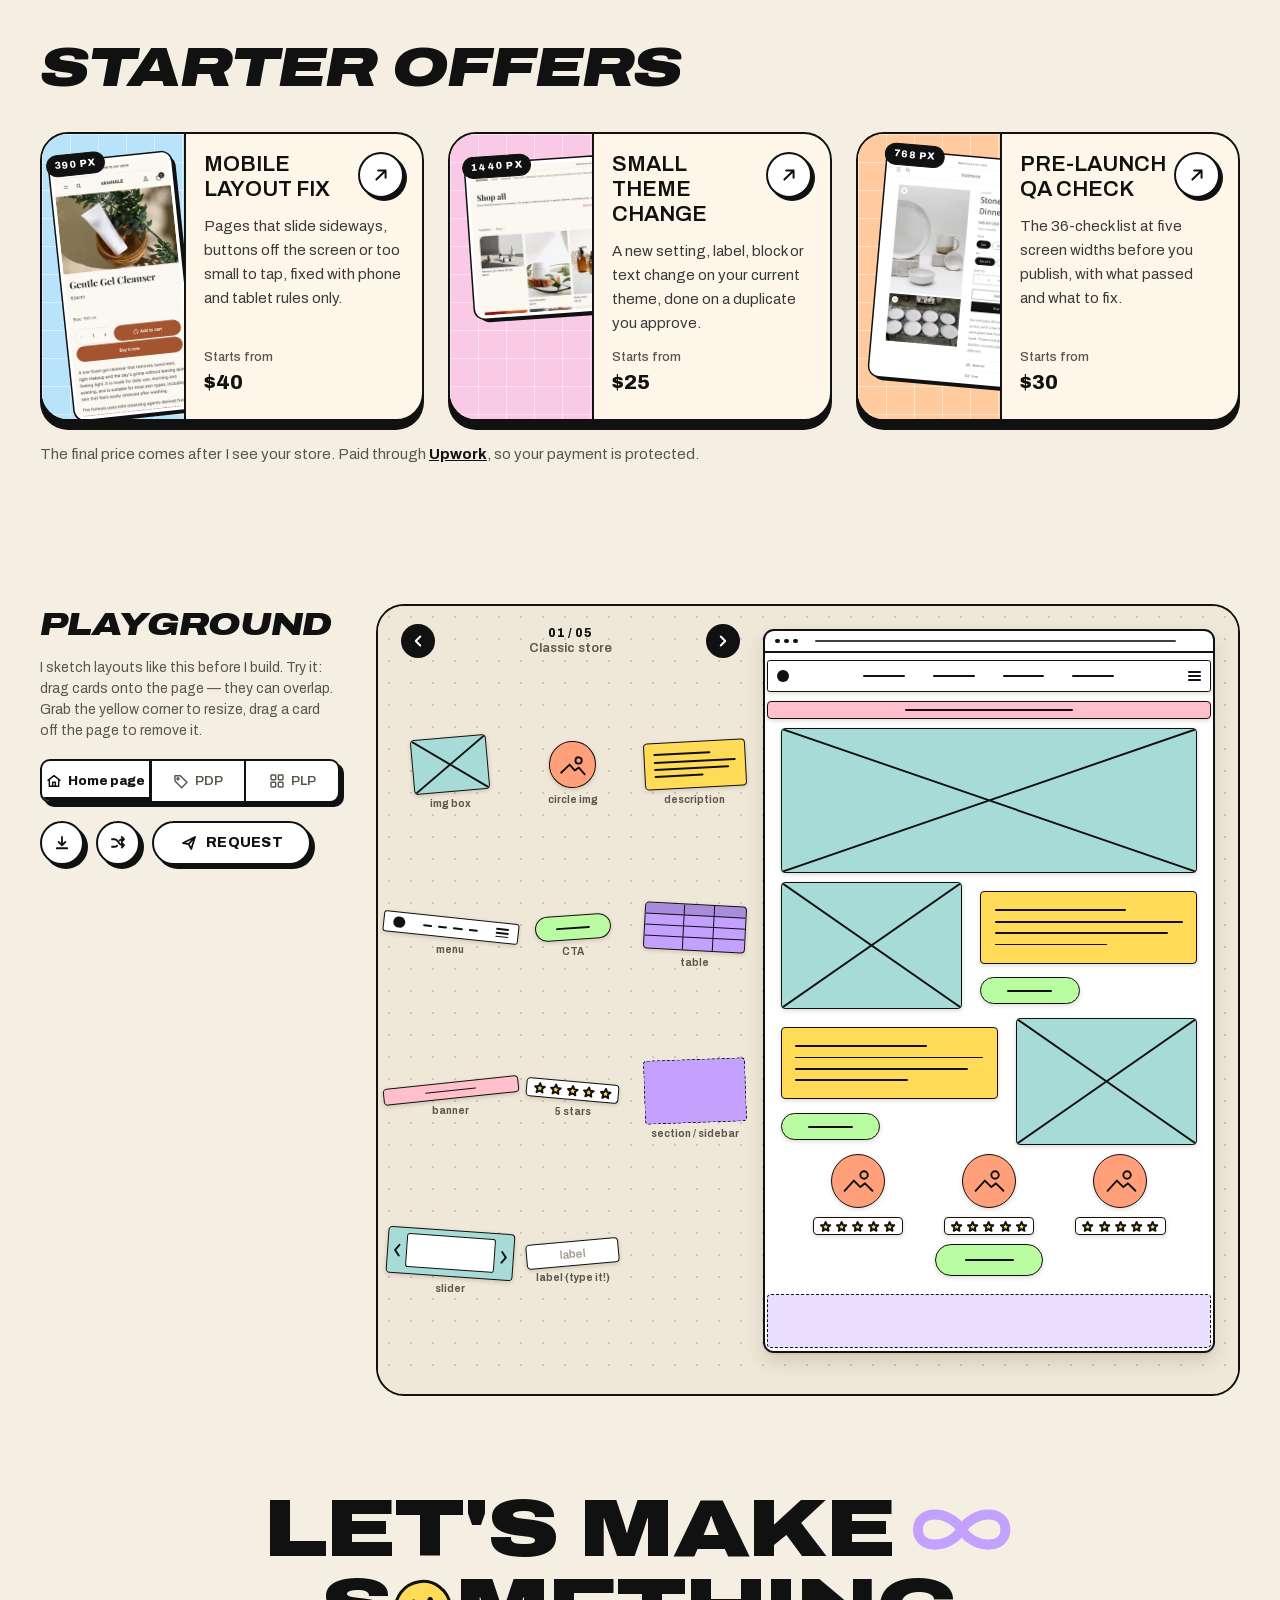
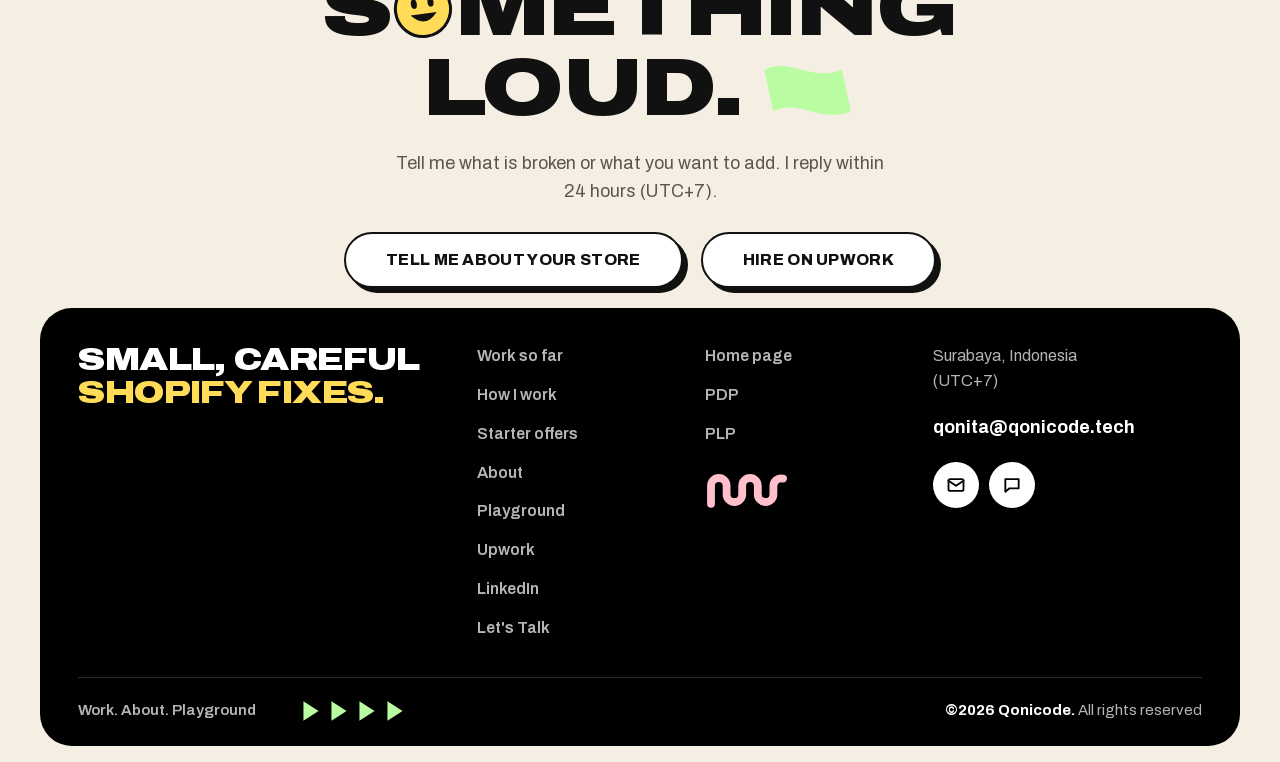
==== commit ad35c20c: "HSTS, robots.txt and sitemap; safer playground label; new og.png - Strict-Transport-Security on ever" ====
--- a/public/index.html
+++ b/public/index.html
@@ -15,7 +15,7 @@
   <meta property="og:image" content="https://qonicode.tech/assets/og.png">
   <meta property="og:image:width" content="1200">
   <meta property="og:image:height" content="630">
-  <meta property="og:image:alt" content="Qonicode: Design, brainstorm, coding. Beginner Shopify theme developer.">
+  <meta property="og:image:alt" content="Qonicode: Shopify theme fixes, tested. Qonita, Shopify theme developer.">
   <meta name="twitter:card" content="summary_large_image">
   <link rel="icon" href="data:image/svg+xml,%3Csvg xmlns='http://www.w3.org/2000/svg' viewBox='0 0 64 64'%3E%3Crect width='64' height='64' rx='14' fill='%23F5EFE3'/%3E%3Cg fill='none' stroke='%23111' stroke-linecap='round'%3E%3Cellipse cx='32' cy='27' rx='12.5' ry='16.5' stroke-width='6'/%3E%3Cpath d='M25 52c5 1.5 10 1.3 14.5-.7' stroke-width='4.5'/%3E%3C/g%3E%3C/svg%3E">
   <link rel="preload" href="assets/fonts/archivo.woff2" as="font" type="font/woff2" crossorigin>
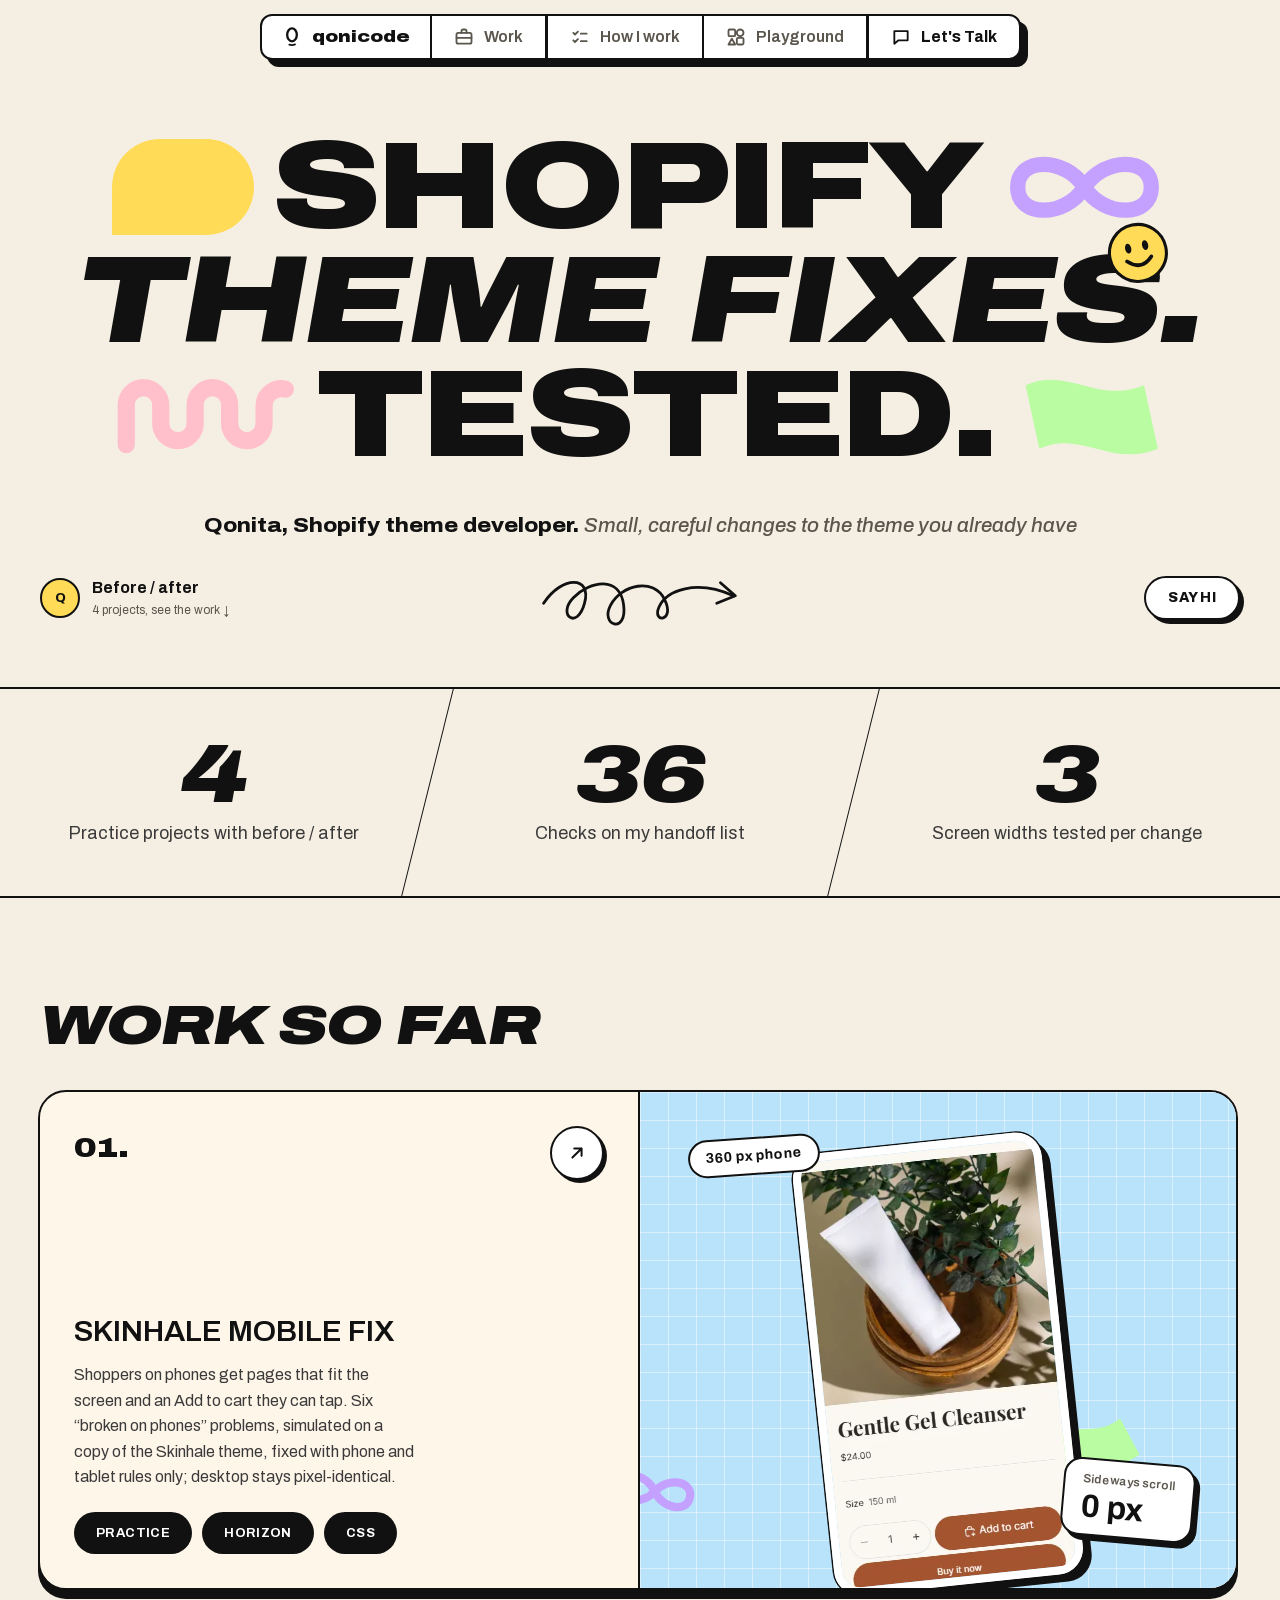
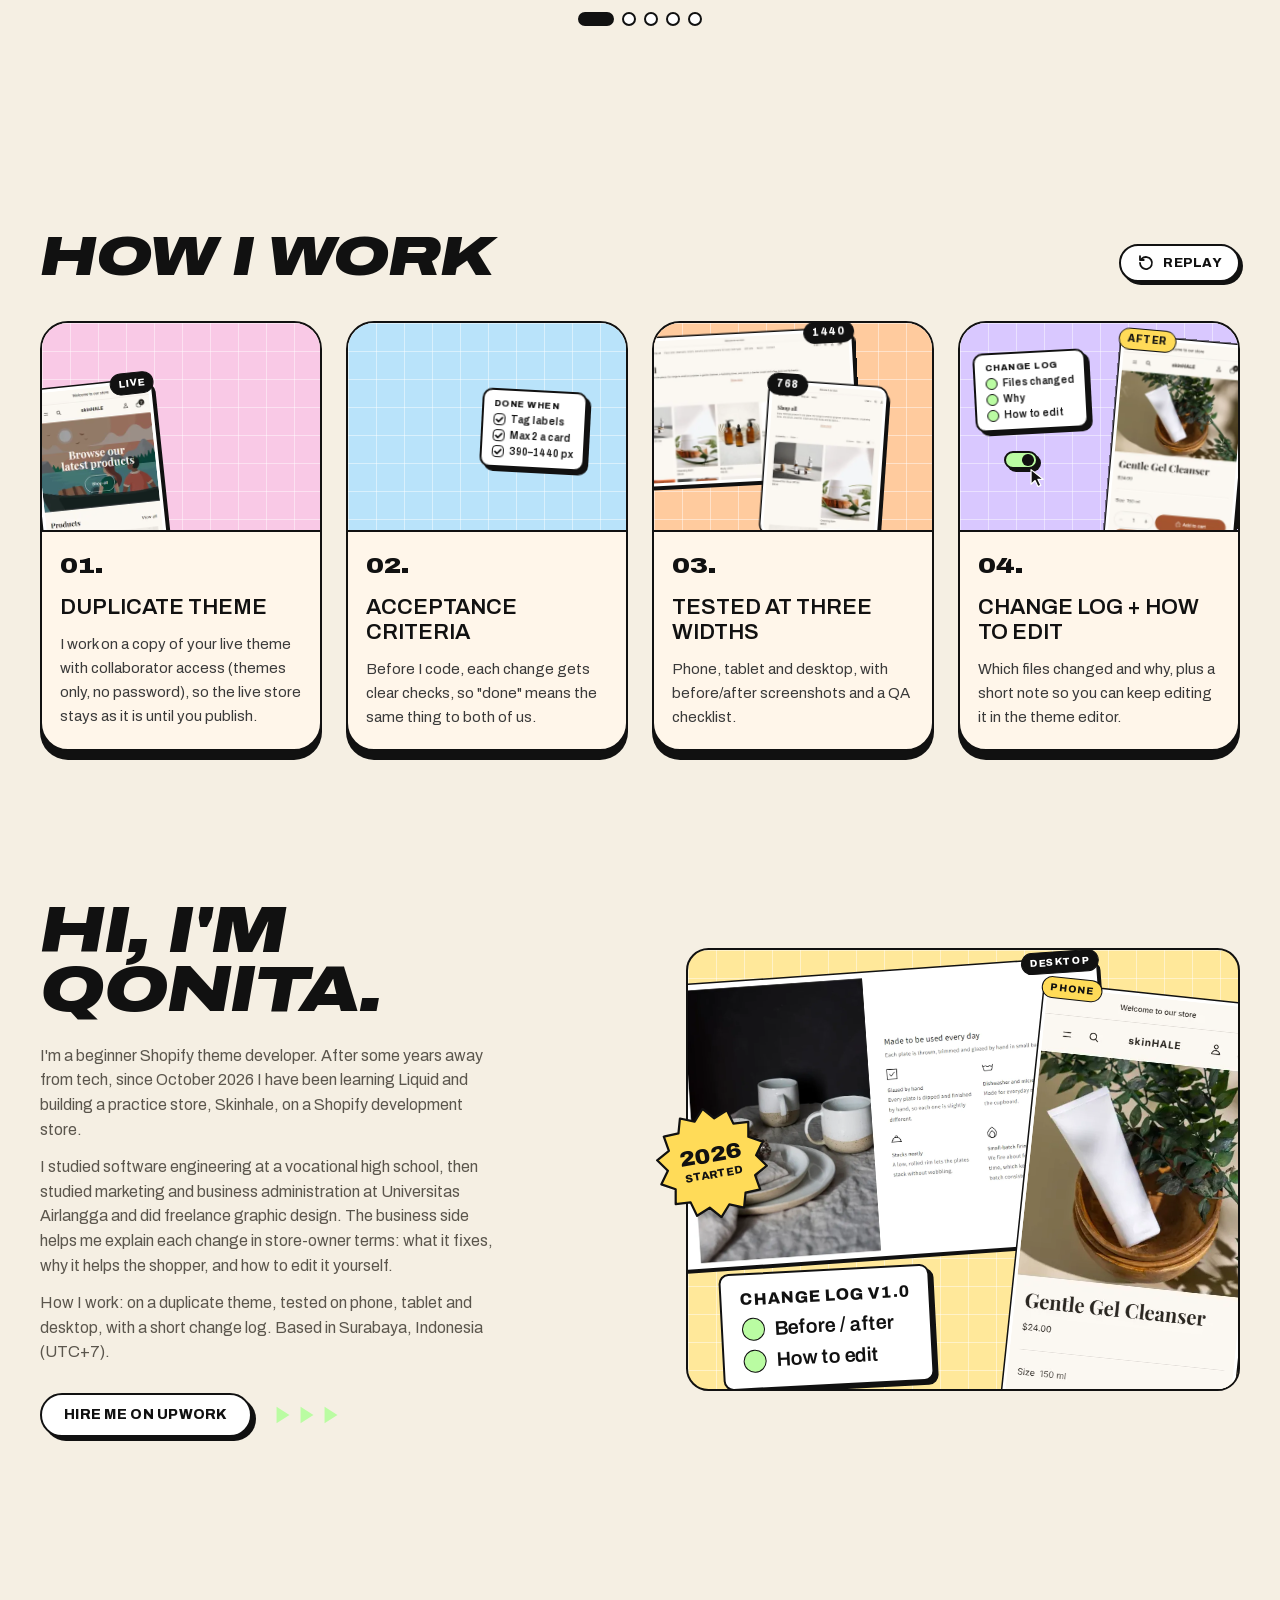
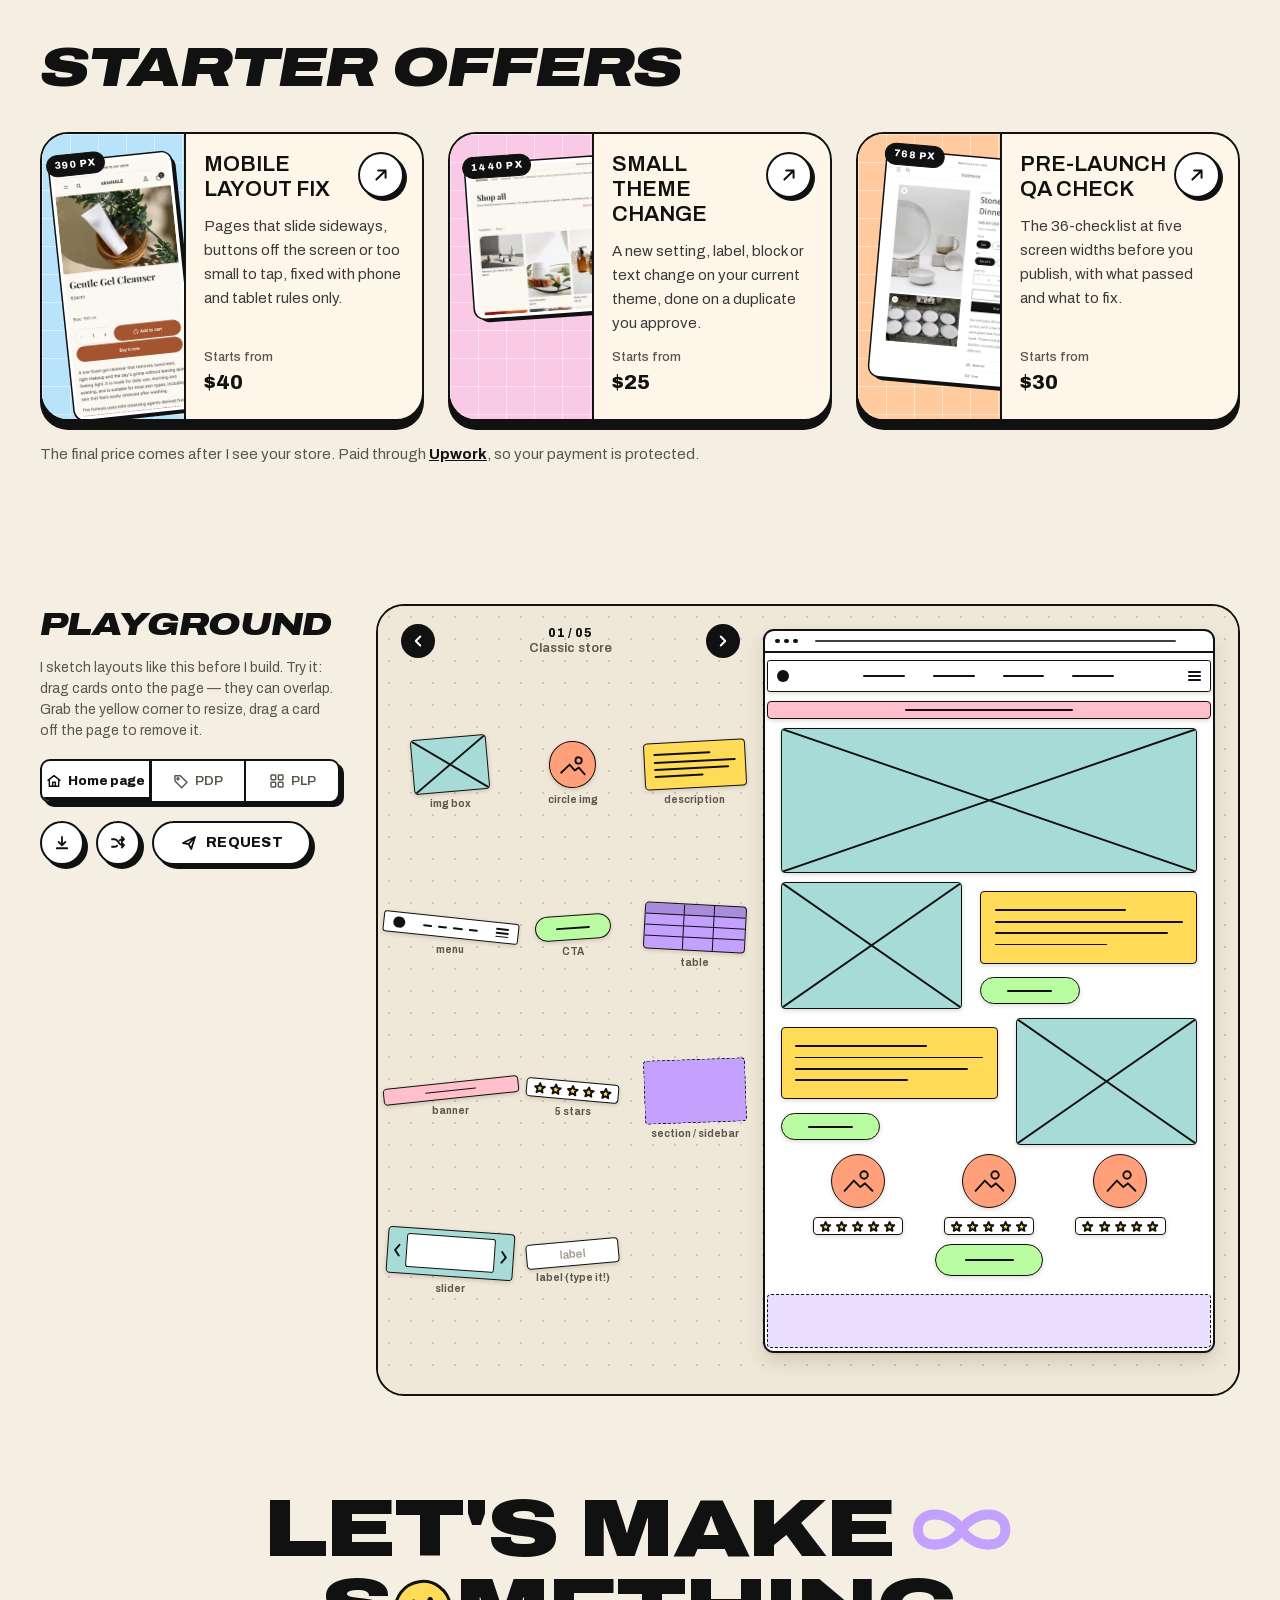
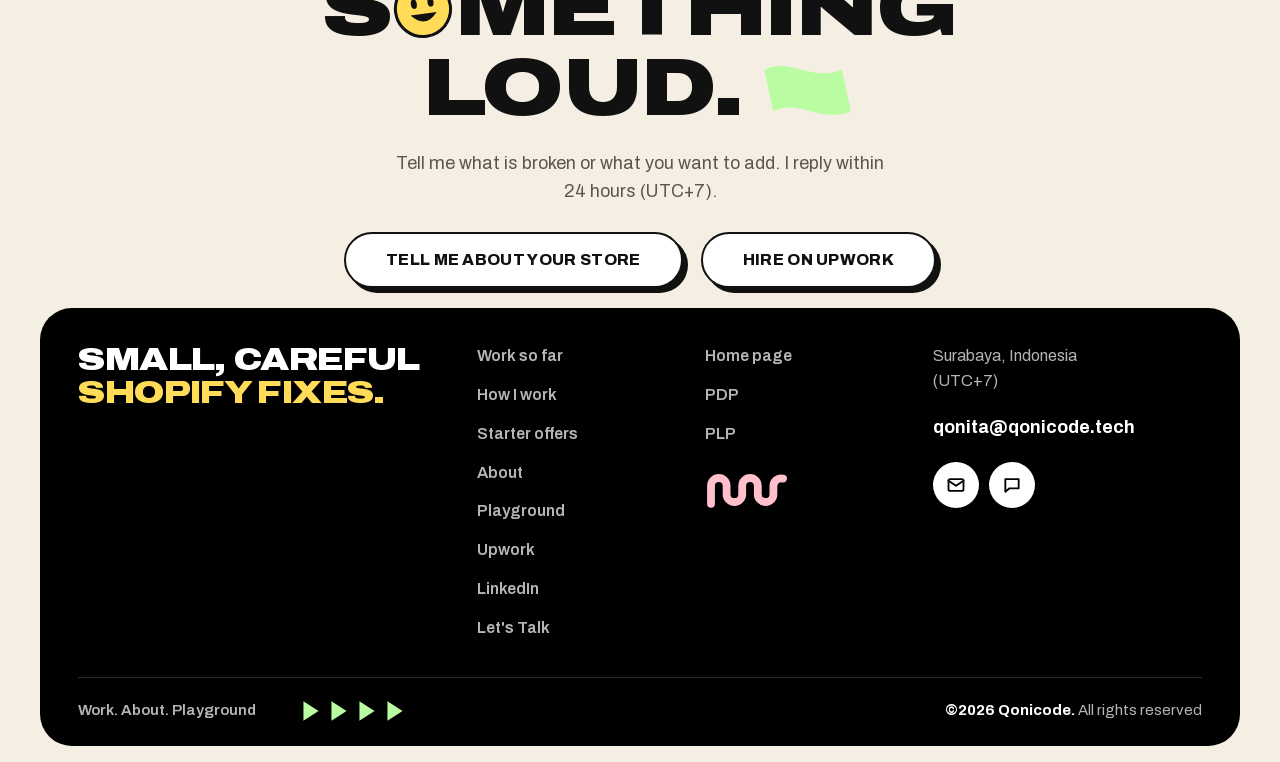
==== commit 095a5127: "Nav hover menus, Starter offer menus, split hire button on demos Work and Let's Talk in the nav open" ====
--- a/public/index.html
+++ b/public/index.html
@@ -31,10 +31,16 @@
       <a class="seg__item seg__logo" href="#top" aria-label="Qonicode — back to top">
         <svg class="logo-q" viewBox="0 0 40 56" aria-hidden="true"><ellipse cx="20" cy="22" rx="13.5" ry="18"/><path d="M12.5 49.5c5.5 1.6 11 1.4 16-.8"/></svg><span class="seg__text">qonicode</span>
       </a>
-      <a class="seg__item" href="#work" data-spy="work">
+      <a class="seg__item" href="#work" data-spy="work" data-hover-menu="nav-work" style="anchor-name:--nav-work">
         <svg viewBox="0 0 24 24" aria-hidden="true"><rect x="3" y="7" width="18" height="13" rx="2"/><path d="M9 7V5a2 2 0 0 1 2-2h2a2 2 0 0 1 2 2v2M3 13h18"/></svg>
         <span class="seg__text">Work</span>
       </a>
+      <div class="drop" id="nav-work" popover style="--anchor:--nav-work">
+        <a href="/work/mobile-fix/"><span class="drop__icon" style="--icon:#B9E3FA">01</span><span>Skinhale mobile fix<small>6 phone layout problems fixed</small></span></a>
+        <a href="/work/skinhale/"><span class="drop__icon" style="--icon:#F9C9E6">02</span><span>Skinhale practice store<small>4 change requests, no code to edit</small></span></a>
+        <a href="/work/halmere/"><span class="drop__icon" style="--icon:#FFCB9E">03</span><span>Halmere hero product page<small>New sections, 43 settings tested</small></span></a>
+        <a href="/work/qa-report/"><span class="drop__icon" style="--icon:#D9C8FF">04</span><span>Pre-handoff QA<small>36-check list before handoff</small></span></a>
+      </div>
       <a class="seg__item" href="#process" data-spy="process">
         <svg viewBox="0 0 24 24" aria-hidden="true"><path d="M4 7l2 2 3.5-3.5M4 16l2 2 3.5-3.5M13 8h7M13 17h7"/></svg>
         <span class="seg__text">How I work</span>
@@ -43,10 +49,15 @@
         <svg viewBox="0 0 24 24" aria-hidden="true"><rect x="3" y="3" width="8" height="8" rx="1.5"/><circle cx="17" cy="7" r="4"/><path d="M7 14l4 7H3Z"/><rect x="13" y="13" width="8" height="8" rx="1.5"/></svg>
         <span class="seg__text">Playground</span>
       </a>
-      <button type="button" class="seg__item seg__talk" data-open-talk>
+      <button type="button" class="seg__item seg__talk" data-open-talk data-hover-menu="nav-talk" style="anchor-name:--nav-talk">
         <svg viewBox="0 0 24 24" aria-hidden="true"><path d="M4 5h16v11H9l-5 4Z"/></svg>
         <span class="seg__text">Let's Talk</span>
       </button>
+      <div class="drop drop--end" id="nav-talk" popover style="--anchor:--nav-talk">
+        <a href="https://www.upwork.com/freelancers/~01d6e5b7b37775cfbe" rel="noopener"><span class="drop__icon" style="--icon:var(--c-teal)">U</span><span>Hire me on Upwork<small>More secure payment</small></span></a>
+        <a href="mailto:qonita@qonicode.tech"><span class="drop__icon" style="--icon:var(--c-purple)"><svg viewBox="0 0 24 24" aria-hidden="true"><rect x="3" y="5" width="18" height="14" rx="2"/><path d="m3 7 9 6 9-6"/></svg></span><span>Email me<small>qonita@qonicode.tech</small></span></a>
+        <a href="#playground"><span class="drop__icon" style="--icon:var(--c-pink)"><svg viewBox="0 0 24 24" aria-hidden="true"><rect x="3" y="3" width="8" height="8" rx="1.5"/><circle cx="17" cy="7" r="4"/><path d="M7 14l4 7H3Z"/><rect x="13" y="13" width="8" height="8" rx="1.5"/></svg></span><span>Sketch it in the playground<small>Then send it over</small></span></a>
+      </div>
     </nav>
   </header>
 
@@ -311,7 +322,11 @@
             <div class="svc__body">
               <div class="svc__top">
                 <h3 class="card-title">Mobile layout fix</h3>
-                <button type="button" class="arrow-btn" data-open-talk data-topic="Mobile layout fix" aria-label="Ask about a mobile layout fix"><svg viewBox="0 0 24 24" aria-hidden="true"><path d="M7 17 17 7M9 7h8v8"/></svg></button>
+                <button type="button" class="arrow-btn" popovertarget="offer-1" style="anchor-name:--offer-1" aria-label="Ask about a mobile layout fix"><svg viewBox="0 0 24 24" aria-hidden="true"><path d="M7 17 17 7M9 7h8v8"/></svg></button>
+                <div class="drop drop--end" id="offer-1" popover style="--anchor:--offer-1">
+                  <a href="https://www.upwork.com/freelancers/~01d6e5b7b37775cfbe" rel="noopener"><span class="drop__icon" style="--icon:var(--c-teal)">U</span><span>Hire me on Upwork<small>More secure payment</small></span></a>
+                  <a href="mailto:qonita@qonicode.tech?subject=Mobile%20layout%20fix"><span class="drop__icon" style="--icon:var(--c-purple)"><svg viewBox="0 0 24 24" aria-hidden="true"><rect x="3" y="5" width="18" height="14" rx="2"/><path d="m3 7 9 6 9-6"/></svg></span><span>Email me<small>qonita@qonicode.tech</small></span></a>
+                </div>
               </div>
               <p class="svc__text">Pages that slide sideways, buttons off the screen or too small to tap, fixed with phone and tablet rules only.</p>
               <p class="svc__price"><small>Starts from</small><strong>$40</strong></p>
@@ -324,7 +339,11 @@
             <div class="svc__body">
               <div class="svc__top">
                 <h3 class="card-title">Small theme change</h3>
-                <button type="button" class="arrow-btn" data-open-talk data-topic="Small theme change" aria-label="Ask about a small theme change"><svg viewBox="0 0 24 24" aria-hidden="true"><path d="M7 17 17 7M9 7h8v8"/></svg></button>
+                <button type="button" class="arrow-btn" popovertarget="offer-2" style="anchor-name:--offer-2" aria-label="Ask about a small theme change"><svg viewBox="0 0 24 24" aria-hidden="true"><path d="M7 17 17 7M9 7h8v8"/></svg></button>
+                <div class="drop drop--end" id="offer-2" popover style="--anchor:--offer-2">
+                  <a href="https://www.upwork.com/freelancers/~01d6e5b7b37775cfbe" rel="noopener"><span class="drop__icon" style="--icon:var(--c-teal)">U</span><span>Hire me on Upwork<small>More secure payment</small></span></a>
+                  <a href="mailto:qonita@qonicode.tech?subject=Small%20theme%20change"><span class="drop__icon" style="--icon:var(--c-purple)"><svg viewBox="0 0 24 24" aria-hidden="true"><rect x="3" y="5" width="18" height="14" rx="2"/><path d="m3 7 9 6 9-6"/></svg></span><span>Email me<small>qonita@qonicode.tech</small></span></a>
+                </div>
               </div>
               <p class="svc__text">A new setting, label, block or text change on your current theme, done on a duplicate you approve.</p>
               <p class="svc__price"><small>Starts from</small><strong>$25</strong></p>
@@ -337,7 +356,11 @@
             <div class="svc__body">
               <div class="svc__top">
                 <h3 class="card-title">Pre-launch QA check</h3>
-                <button type="button" class="arrow-btn" data-open-talk data-topic="Pre-launch QA check" aria-label="Ask about a pre-launch qa check"><svg viewBox="0 0 24 24" aria-hidden="true"><path d="M7 17 17 7M9 7h8v8"/></svg></button>
+                <button type="button" class="arrow-btn" popovertarget="offer-3" style="anchor-name:--offer-3" aria-label="Ask about a pre-launch qa check"><svg viewBox="0 0 24 24" aria-hidden="true"><path d="M7 17 17 7M9 7h8v8"/></svg></button>
+                <div class="drop drop--end" id="offer-3" popover style="--anchor:--offer-3">
+                  <a href="https://www.upwork.com/freelancers/~01d6e5b7b37775cfbe" rel="noopener"><span class="drop__icon" style="--icon:var(--c-teal)">U</span><span>Hire me on Upwork<small>More secure payment</small></span></a>
+                  <a href="mailto:qonita@qonicode.tech?subject=Pre-launch%20QA%20check"><span class="drop__icon" style="--icon:var(--c-purple)"><svg viewBox="0 0 24 24" aria-hidden="true"><rect x="3" y="5" width="18" height="14" rx="2"/><path d="m3 7 9 6 9-6"/></svg></span><span>Email me<small>qonita@qonicode.tech</small></span></a>
+                </div>
               </div>
               <p class="svc__text">The 36-check list at five screen widths before you publish, with what passed and what to fix.</p>
               <p class="svc__price"><small>Starts from</small><strong>$30</strong></p>
--- a/public/assets/css/style.css
+++ b/public/assets/css/style.css
@@ -94,6 +94,31 @@
 .btn--lg { min-height: 56px; padding: 14px 40px; font-size: 16px; box-shadow: 5px 5px 0 var(--c-ink); }
 .btn--icon { width: 44px; padding: 0; }
 
+/* ---------- Dropdown menu (popover anchored to its trigger: trigger sets anchor-name, menu sets --anchor to the same name) ---------- */
+.drop {
+  position-anchor: var(--anchor); position-area: bottom span-right; position-try-fallbacks: flip-inline, flip-block;
+  margin: 10px 0; padding: 6px; width: max-content; min-width: 250px; max-width: calc(100vw - 32px);
+  border: var(--border); border-radius: var(--radius); background: var(--c-paper); color: var(--c-ink); box-shadow: var(--shadow);
+  opacity: 0; translate: 0 -6px;
+  transition: opacity .15s ease, translate .15s ease, display .15s allow-discrete, overlay .15s allow-discrete;
+}
+.drop--end { position-area: bottom span-left; }
+.drop:popover-open { opacity: 1; translate: 0 0; }
+@starting-style { .drop:popover-open { opacity: 0; translate: 0 -6px; } }
+/* browsers without anchor positioning: a sheet along the bottom of the screen */
+@supports not (anchor-name: --a) {
+  .drop { position: fixed; inset: auto 16px 16px; margin: 0; width: auto; max-width: none; }
+}
+.drop a {
+  display: flex; align-items: center; gap: 12px; padding: 10px 12px; border-radius: 9px;
+  font-weight: 700; font-size: 15px; line-height: 1.25; text-decoration: none;
+}
+.drop a[aria-current] { background: var(--c-desk); }
+.drop a:hover, .drop a:focus-visible { background: var(--c-green); outline: none; }
+.drop small { display: block; font-weight: 500; font-size: 12px; color: var(--c-muted); }
+.drop__icon { width: 28px; height: 28px; flex: none; display: grid; place-items: center; border: var(--border); border-radius: 50%; background: var(--icon, var(--c-yellow)); font-weight: 900; font-size: 12px; }
+.drop__icon svg { width: 15px; height: 15px; fill: none; stroke: currentColor; stroke-width: 2.2; stroke-linecap: round; stroke-linejoin: round; }
+
 /* ---------- Segmented control (nav + page type) ---------- */
 .seg {
   display: inline-flex; gap: 2.5px;
@@ -126,6 +151,8 @@
 .logo-q ellipse { stroke-width: 6.5; }
 .logo-q path { stroke-width: 5; }
 .seg__talk { color: var(--c-ink); font-weight: 700; }
+/* a nav item whose hover menu is open keeps its hover look */
+.seg__item:has(+ .drop:popover-open) { background: var(--c-desk); color: var(--c-ink); }
 @media (max-width: 899px) {
   .seg--nav .seg__item { padding: 0 16px; }
   .seg__logo .seg__text { display: none; }
@@ -605,7 +632,10 @@
   box-shadow: 3px 3px 0 var(--c-ink); transition: transform .12s ease, box-shadow .12s ease;
 }
 .arrow-btn:hover { transform: translate(3px, 3px); box-shadow: none; }
-.arrow-btn svg { width: 22px; height: 22px; fill: none; stroke: currentColor; stroke-width: 2.2; stroke-linecap: round; }
+.arrow-btn svg { width: 22px; height: 22px; fill: none; stroke: currentColor; stroke-width: 2.2; stroke-linecap: round; transition: rotate .25s ease; }
+/* a starter-offer arrow with its menu open: pressed in, ink, pointing down */
+.arrow-btn:has(+ .drop:popover-open) { transform: translate(3px, 3px); box-shadow: none; background: var(--c-ink); color: var(--c-paper); }
+.arrow-btn:has(+ .drop:popover-open) svg { rotate: 135deg; }
 .work-slide__title { margin-top: 14px; font-size: clamp(22px, 2.4vw, 30px); font-weight: 600; text-transform: uppercase; line-height: 1.15; }
 .work-slide__text { color: #3A3A3A; font-size: 16px; line-height: 1.6; max-width: 38ch; }
 .tags { display: flex; flex-wrap: wrap; gap: 10px; list-style: none; padding: 0; margin-top: 8px; }
@@ -782,6 +812,13 @@
 .case__title { font-size: min(184px, calc((100vw - 2 * var(--gutter)) / 7.2)); line-height: .85; }
 .case__lead { font-size: clamp(16px, 1.5vw, 19px); line-height: 1.65; color: #3A3A3A; }
 .case__hero .tags { margin-top: 0; }
+/* tags on the left, the hire buttons on the right of the same row */
+.case__meta { display: flex; flex-wrap: wrap; align-items: center; justify-content: space-between; gap: 16px 24px; }
+/* split button: a pill cut in two, the form on the left, Upwork's logo on the right */
+.split { display: inline-flex; gap: 4px; }
+.split__main { border-radius: 999px 8px 8px 999px; }
+.split__side { width: 52px; padding: 0; border-radius: 8px 999px 999px 8px; }
+.btn.split__side svg { width: 26px; height: 26px; fill: currentColor; stroke: none; }
 /* the same stats strip as the home page, inside the page column */
 .stats--case { grid-template-columns: repeat(3, minmax(0, 1fr)); margin: clamp(20px, 2.4vw, 32px) 0 clamp(56px, 7vw, 96px); }
 .stats--case .stats__item { min-width: 0; }
@@ -826,6 +863,8 @@
 .cr-frame { display: grid; gap: 18px; padding: calc(clamp(16px, 2.4vw, 24px) + 16px) clamp(16px, 2.4vw, 24px) clamp(16px, 2.4vw, 24px); border: var(--border); border-radius: 24px; background: var(--c-paper); box-shadow: inset 0 16px 0 var(--crc), 0 8px 0 var(--c-ink); }
 .cr-frame[hidden] { display: none; }
 .is-interactive .cr-frame { position: relative; z-index: 1; border-top-left-radius: 0; }
+/* phones: the tabs fill the row, so the last one stands on the frame's top-right corner too */
+@media (max-width: 639px) { .is-interactive .cr-frame { border-top-right-radius: 0; } }
 .cr-frame > * { min-width: 0; }
 .cr-frame__head { display: flex; flex-wrap: wrap; align-items: baseline; justify-content: space-between; gap: 6px 16px; }
 .cr-frame__title { display: flex; flex-wrap: wrap; align-items: center; gap: 8px; font-size: clamp(18px, 2vw, 22px); font-weight: 800; }
@@ -908,7 +947,7 @@
 
 @media (prefers-reduced-motion: reduce) {
   html { scroll-behavior: auto; }
-  .piece, .btn, .seg__item { transition: none; }
+  .piece, .btn, .seg__item, .drop, .arrow-btn svg { transition: none; }
   .nb-dialog[open] { animation: none; }
   .proc * { animation: none !important; }
 }
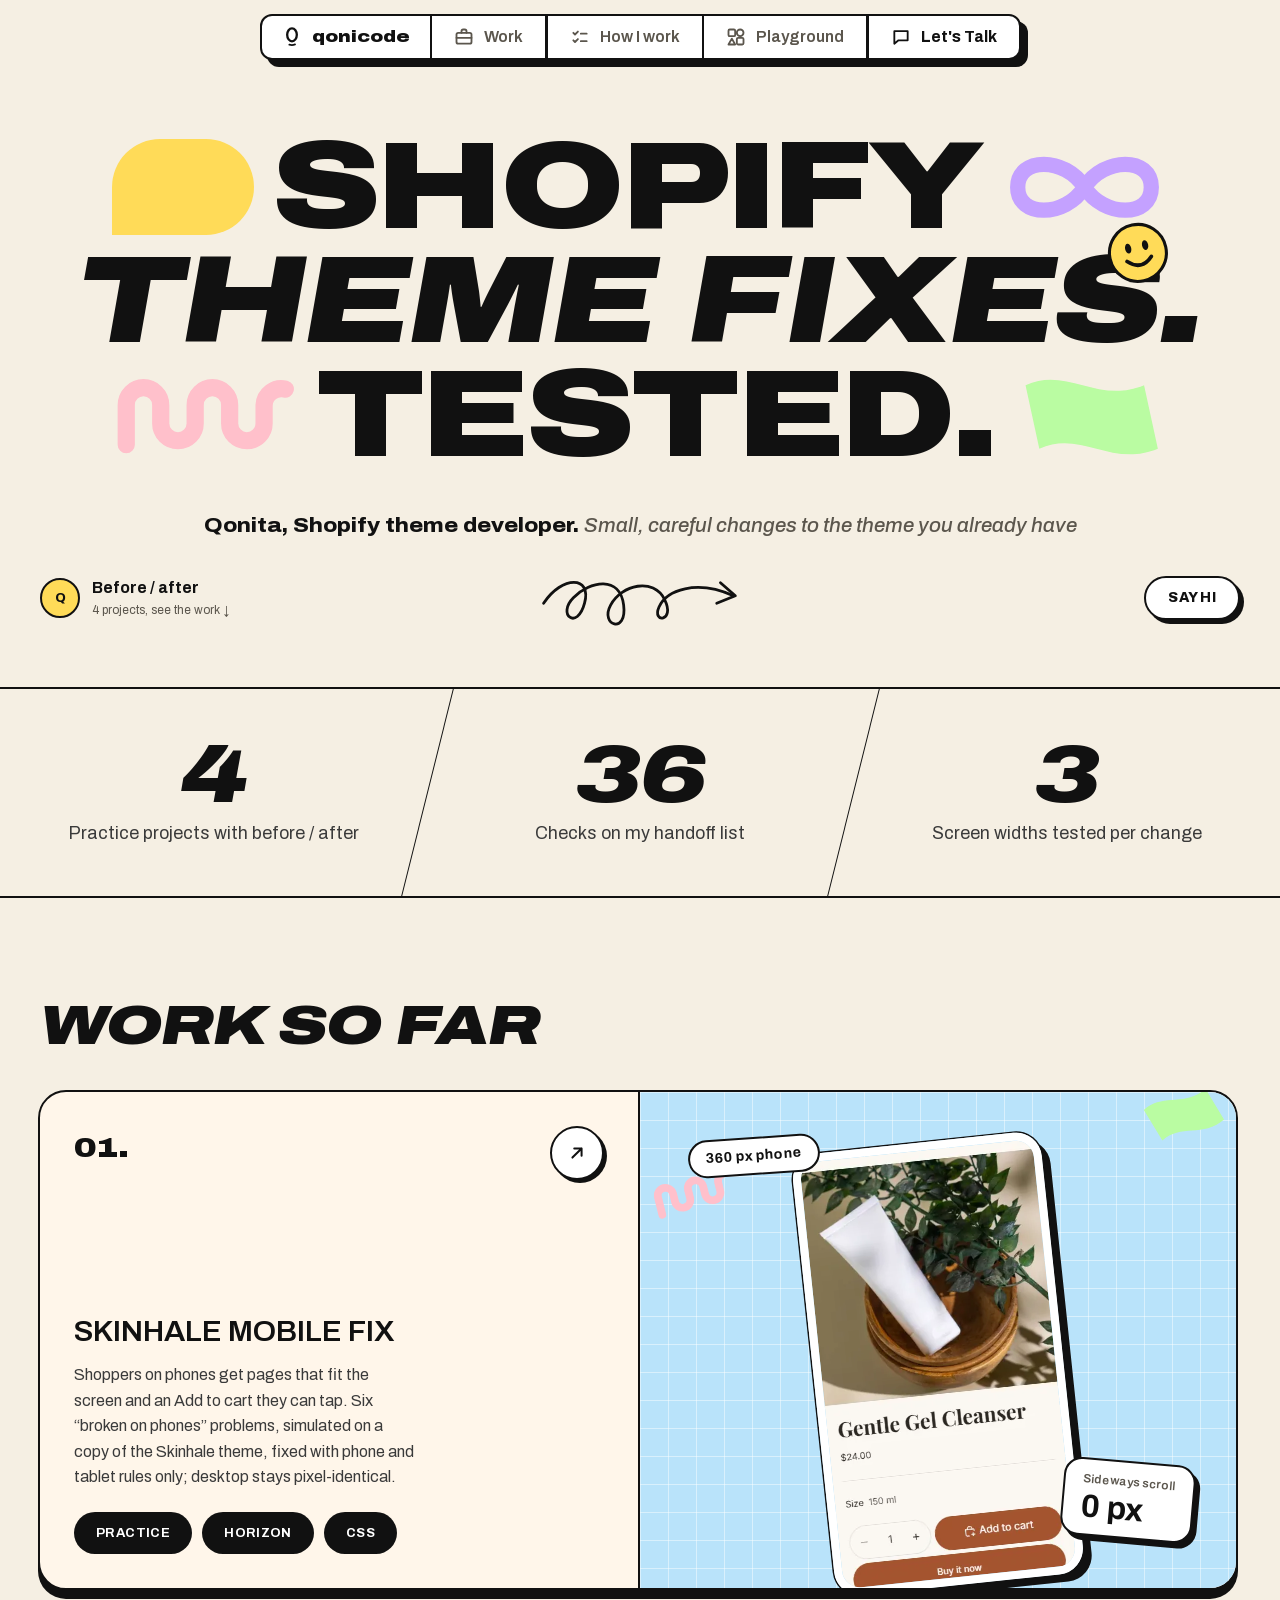
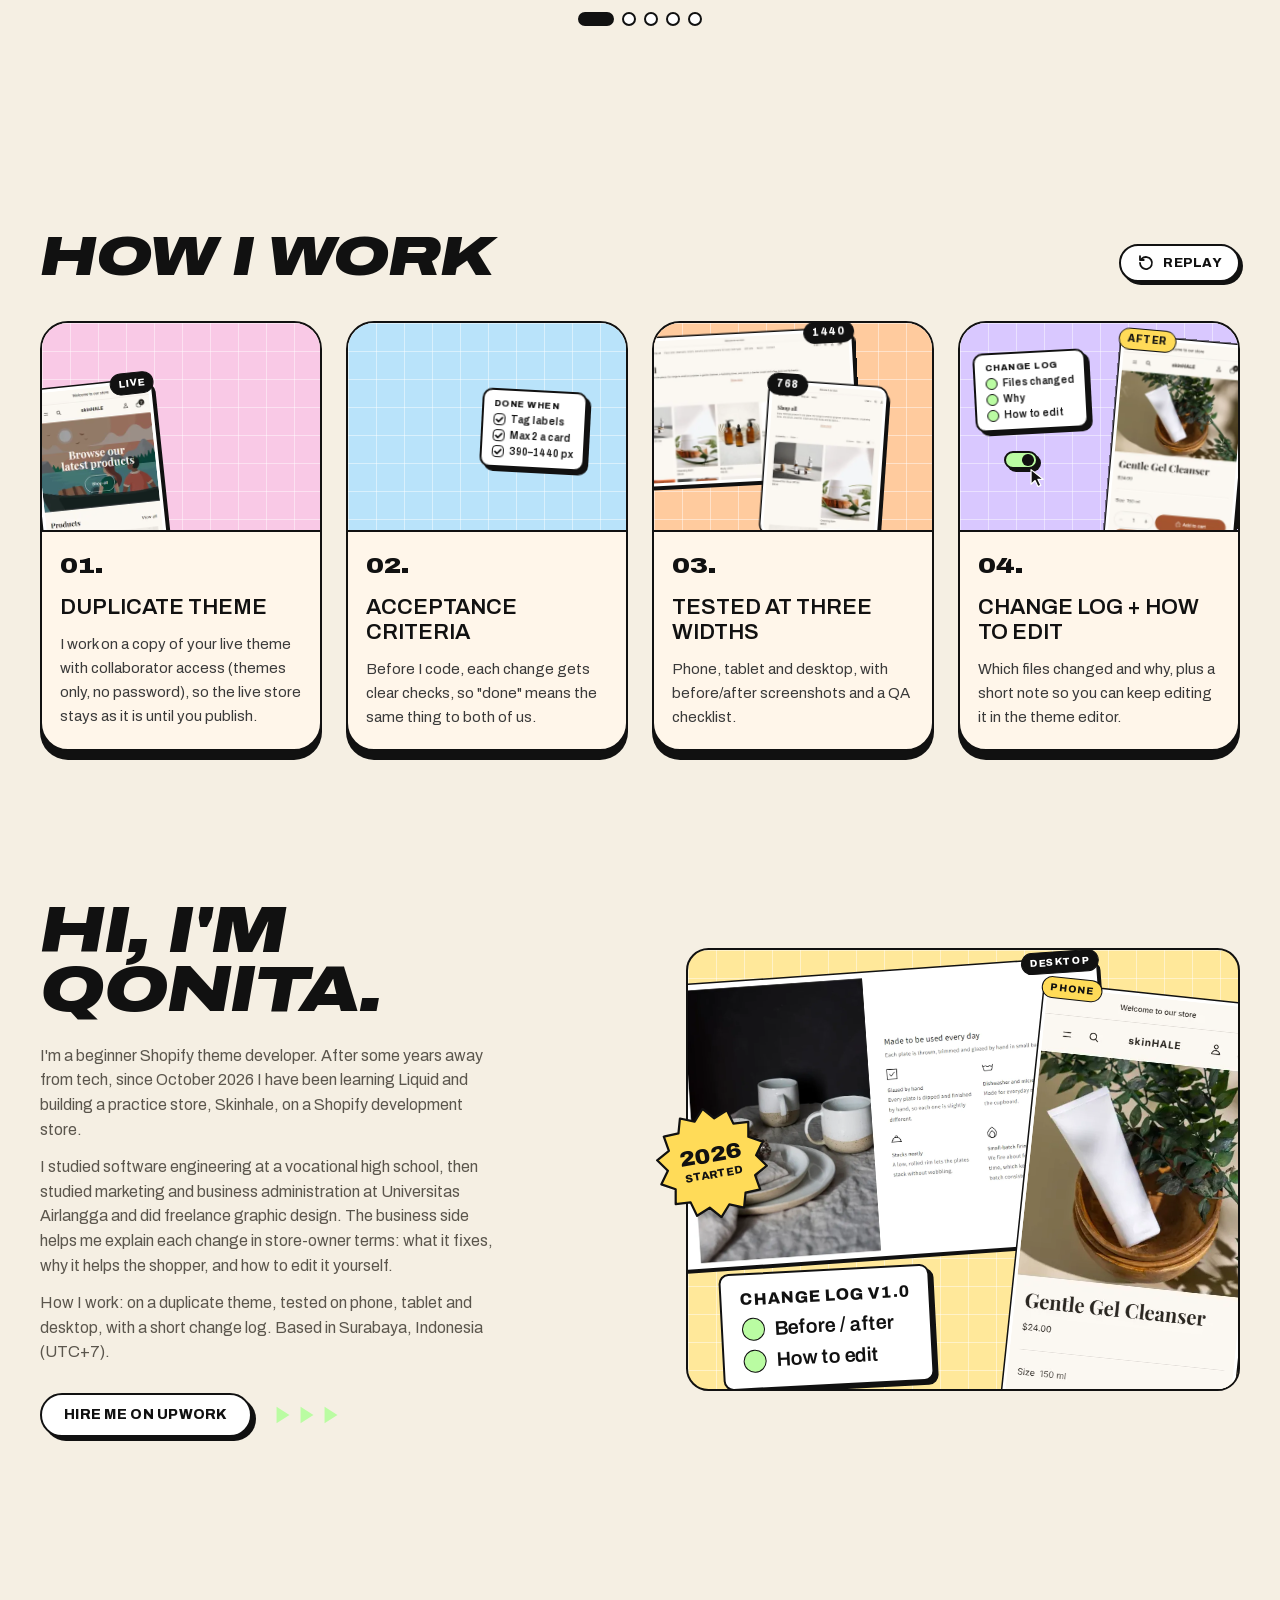
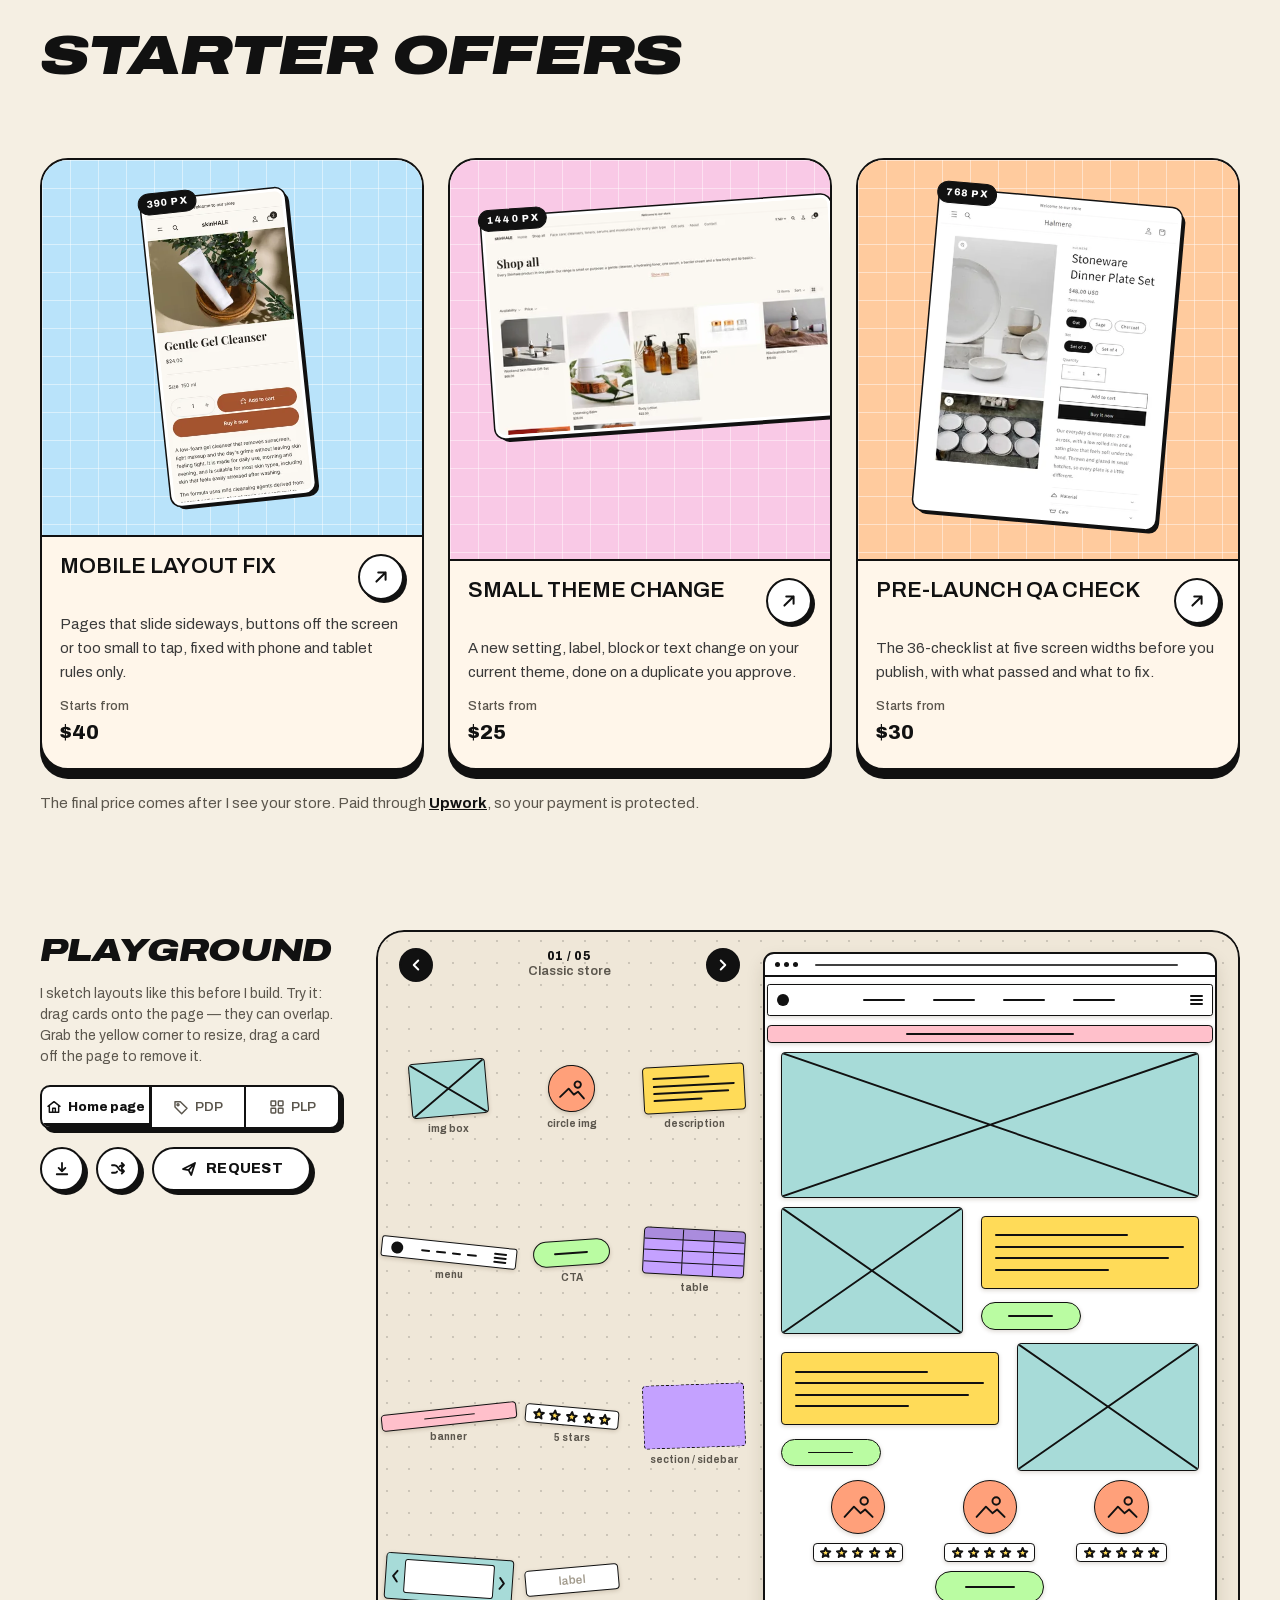
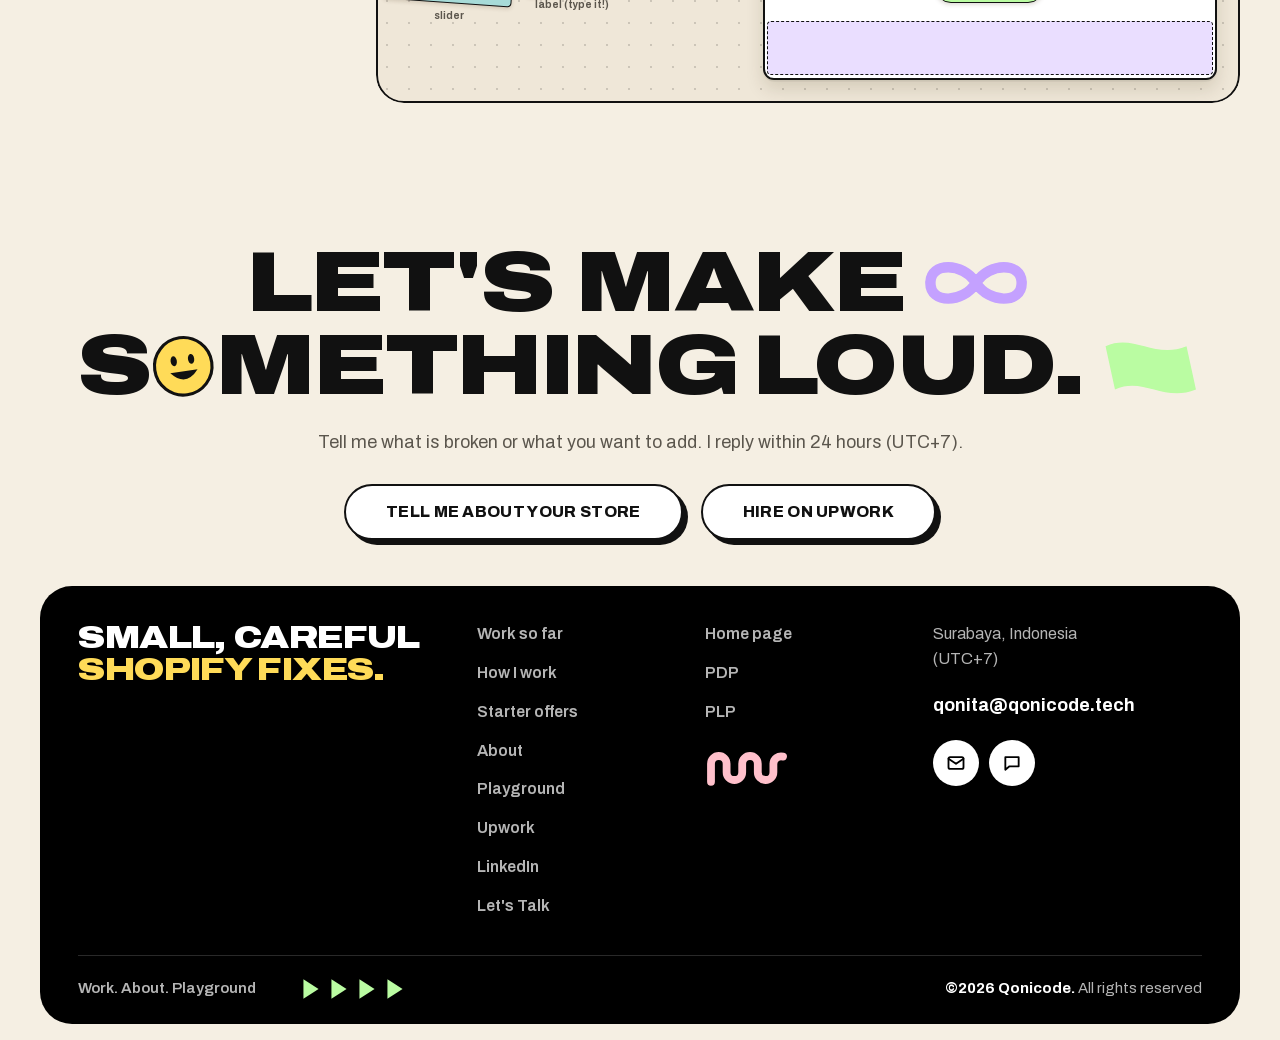
==== commit 088cd080: "Starter offers fill one screen, tidier closing CTA, playground desk hugs its cards Starter offers: o" ====
--- a/public/index.html
+++ b/public/index.html
@@ -309,12 +309,12 @@
     </section>
 
     <!-- ============ Starter offers ============ -->
-    <section class="section services" id="offers">
+    <section class="section services offers" id="offers">
       <div class="page-width">
         <div class="section-head">
           <h2 class="display display--italic h-section">Starter offers</h2>
         </div>
-        <div class="svc-grid">
+        <div class="svc-grid svc-grid--offers">
           <article class="svc">
             <div class="svc__media svc__media--shot grid-bg" style="--media:#B9E3FA" aria-hidden="true">
               <span class="shot shot--phone"><img src="assets/work/screens/pdp-390-after.webp" width="260" height="563" alt="" loading="lazy" decoding="async"><b class="shot__pill">390 px</b></span>
@@ -436,8 +436,8 @@
       <div class="page-width">
         <h2 class="talk__title display">
           <span class="talk__line">LET'S MAKE <span class="shape shape--infinity" aria-hidden="true"><svg viewBox="0 0 120 60"><path d="M60 30C46 8 12 8 12 30s34 22 48 0 48-22 48 0-34 22-48 0Z" fill="none" stroke="currentColor" stroke-width="11" stroke-linejoin="round"/></svg></span></span>
-          <span class="talk__line"><span class="talk__word">S<span class="talk__o" aria-hidden="true"><svg viewBox="0 0 100 100"><circle cx="50" cy="50" r="46" fill="var(--c-yellow)" stroke="var(--c-ink)" stroke-width="5"/><ellipse cx="36" cy="40" rx="5" ry="8" fill="var(--c-ink)"/><ellipse cx="64" cy="40" rx="5" ry="8" fill="var(--c-ink)"/><path d="M28 58q22 26 44 0Z" fill="var(--c-ink)"/></svg></span><span class="visually-hidden">O</span>METHING</span></span>
-          <span class="talk__line">LOUD. <span class="shape shape--flag" aria-hidden="true"><svg viewBox="0 0 110 70"><path d="M8 14c30-14 52 14 86 0l10 46c-34 14-56-14-86 0Z" fill="currentColor"/></svg></span></span>
+          <span class="talk__line talk__line--wide"><span class="talk__word">S<span class="talk__o" aria-hidden="true"><svg viewBox="0 0 100 100"><circle cx="50" cy="50" r="46" fill="var(--c-yellow)" stroke="var(--c-ink)" stroke-width="5"/><ellipse cx="36" cy="40" rx="5" ry="8" fill="var(--c-ink)"/><ellipse cx="64" cy="40" rx="5" ry="8" fill="var(--c-ink)"/><path d="M28 58q22 26 44 0Z" fill="var(--c-ink)"/></svg></span><span class="visually-hidden">O</span>METHING</span>
+            <span class="talk__loud">LOUD. <span class="shape shape--flag" aria-hidden="true"><svg viewBox="0 0 110 70"><path d="M8 14c30-14 52 14 86 0l10 46c-34 14-56-14-86 0Z" fill="currentColor"/></svg></span></span></span>
         </h2>
         <p class="talk__sub">Tell me what is broken or what you want to add. I reply within 24 hours (UTC+7).</p>
         <div class="talk__actions">
--- a/public/assets/css/style.css
+++ b/public/assets/css/style.css
@@ -250,24 +250,31 @@
 .preset-label b { font-size: 12px; font-weight: 800; letter-spacing: .06em; }
 .preset-label span { font-size: 13px; font-weight: 600; color: var(--c-muted); white-space: nowrap; overflow: hidden; text-overflow: ellipsis; }
 
+/* .desk is only the space the desk may use (it scrolls when the desk can't shrink further);
+   the visible desk, border and all, is the stage, so it always hugs the cards (centred, at the top) with no empty bands */
 .desk {
   height: 100%; min-height: 0;
   position: relative;
   isolation: isolate;          /* keeps card z-indexes below the floating nav */
-  border: var(--border); border-radius: calc(var(--radius) * 2);
-  background-color: var(--c-desk);
+  display: grid;
   overflow: auto; overscroll-behavior: contain;
   scrollbar-width: thin; scrollbar-color: var(--c-ink) transparent;
   touch-action: pan-x pan-y;
 }
 .desk__stage {
   --u: 6px;
-  position: relative; margin: 0 auto;
+  position: relative; margin: 0 auto; overflow: hidden;
+  border-radius: calc(var(--radius) * 2);
   background-color: var(--c-desk);
   background-image: radial-gradient(rgba(17,17,17,.16) 1.1px, transparent 1.3px);
   background-size: 22px 22px;
   user-select: none; -webkit-user-select: none;
 }
+/* the border is drawn on top, so it takes no room from the scaled desk */
+.desk__stage::after { content: ""; position: absolute; inset: 0; z-index: 6000; border: var(--border); border-radius: inherit; pointer-events: none; }
+.desk.is-scrolling { border: var(--border); border-radius: calc(var(--radius) * 2); background-color: var(--c-desk); }
+.desk.is-scrolling .desk__stage { border-radius: 0; }
+.desk.is-scrolling .desk__stage::after { display: none; }
 .desk__stage.no-anim * { transition: none !important; }
 
 .desk__caption {
@@ -439,6 +446,21 @@
 .shot--tab { width: 120cqw; --r: 5deg; }
 .offers__note { margin-top: 22px; color: var(--c-muted); font-size: 15px; }
 .offers__note a { color: var(--c-ink); font-weight: 700; }
+/* Starter offers fill one screen, like the Playground: the heading and note keep their size and the cards stretch
+   into the rest, between a floor for small laptops and a cap for tall monitors. Two columns: taller cards instead. */
+@media (min-width: 640px) and (max-width: 1099px) { .svc-grid--offers .svc { min-height: clamp(286px, 48.4svh, 462px); } }
+@media (min-width: 1100px) {
+  .offers { display: flex; min-height: 100svh; padding: calc(var(--nav-space) + 8px) 0 24px; scroll-margin-top: calc(-1 * var(--nav-space)); }
+  .offers > .page-width { flex: 1; display: flex; flex-direction: column; justify-content: center; }
+  .svc-grid--offers { flex: 1; min-height: 320px; max-height: 640px; }
+  /* that tall a card reads better stacked: the screenshot panel on top, the text under it */
+  .svc-grid--offers .svc { grid-template-columns: 1fr; grid-template-rows: 1fr auto; }
+  .svc-grid--offers .svc__media { border-right: 0; border-bottom: var(--border); }
+  .svc-grid--offers .svc__body { min-height: 190px; }
+  .svc-grid--offers .shot--phone { width: 38cqw; left: 30cqw; top: 9cqw; }
+  .svc-grid--offers .shot--desk { width: 92cqw; left: 10cqw; top: 12cqw; }
+  .svc-grid--offers .shot--tab { width: 64cqw; left: 18cqw; top: 10cqw; }
+}
 @media (max-width: 1099px) { .svc-grid { grid-template-columns: repeat(2, 1fr); } }
 @media (max-width: 1099px) { .svc-grid--steps { grid-template-columns: repeat(2, 1fr); } }
 @media (max-width: 639px) {
@@ -689,15 +711,21 @@
 .talk { flex: 1; display: flex; align-items: center; justify-content: center; text-align: center; padding: 8px 0 20px; }
 .talk > .page-width { display: flex; flex-direction: column; align-items: center; }
 .talk__title {
-  /* widest line ("SOMETHING") is ~8.8em */
-  font-size: min(116px, calc((100vw - 2 * var(--gutter)) / 9.2), 9svh);
+  /* widest line ("SOMETHING LOUD." + flag) is ~13.7em */
+  font-size: min(116px, calc((100vw - 2 * var(--gutter)) / 14.2), 11svh);
   display: flex; flex-direction: column; align-items: center; line-height: .98;
 }
 .talk__line { display: inline-flex; align-items: center; gap: .16em; white-space: nowrap; position: relative; }
 .talk__word { display: inline-flex; align-items: center; }
+.talk__loud { display: inline-flex; align-items: center; gap: .16em; }
+/* phones: SOMETHING and LOUD. go back on lines of their own, so the widest line is "SOMETHING" (~8.8em) */
+@media (max-width: 639px) {
+  .talk__title { font-size: calc((100vw - 2 * var(--gutter)) / 9.2); }
+  .talk__line--wide { flex-direction: column; gap: 0; }
+}
 .talk__o { display: inline-block; width: .74em; height: .74em; margin: 0 .02em; transform: rotate(-8deg); }
 .talk__o svg { width: 100%; height: 100%; }
-.talk__sub { max-width: 46ch; margin-top: clamp(14px, 2.4svh, 28px); color: var(--c-muted); font-size: clamp(15px, 1.4vw, 18px); }
+.talk__sub { max-width: 82ch; margin-top: clamp(14px, 2.4svh, 28px); color: var(--c-muted); font-size: clamp(15px, 1.4vw, 18px); }
 .talk__actions { display: flex; flex-wrap: wrap; justify-content: center; gap: 14px 18px; margin-top: clamp(16px, 3svh, 32px); }
 
 .site-footer-wrap { padding-bottom: 16px; }
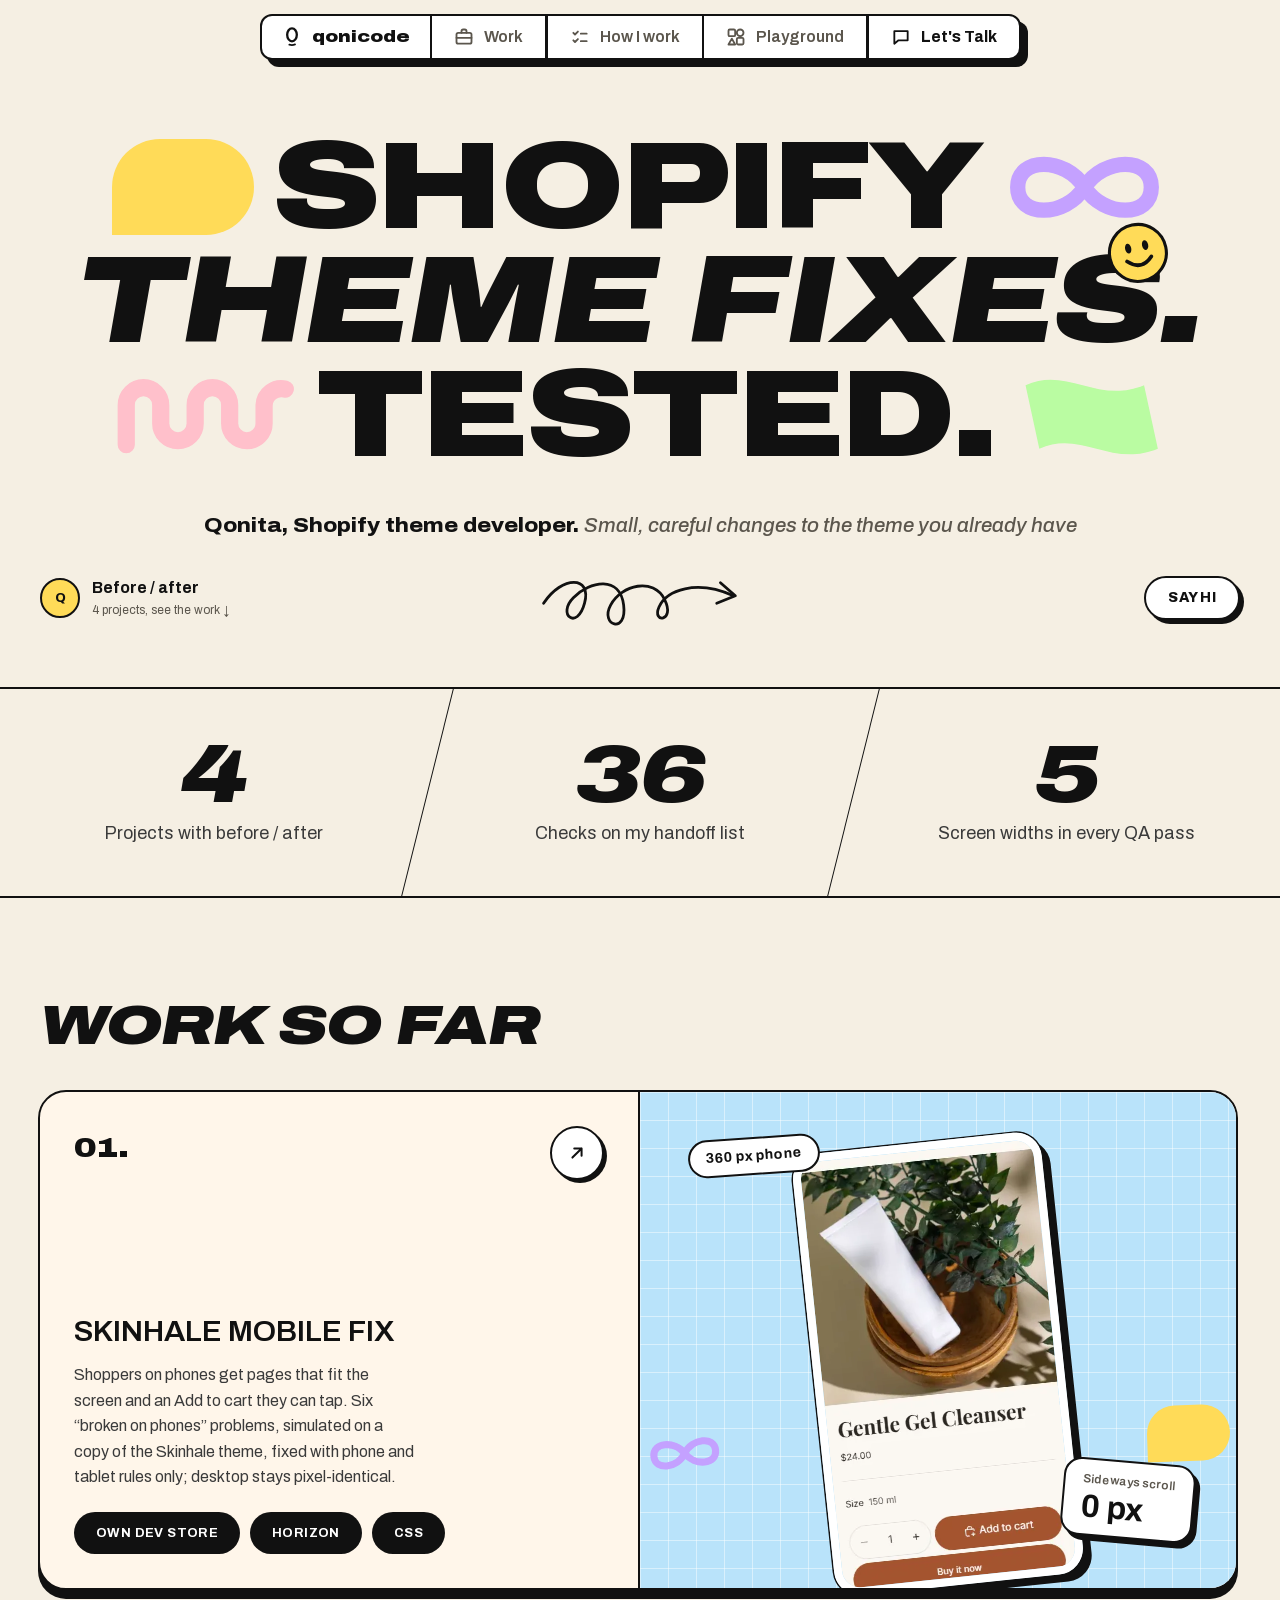
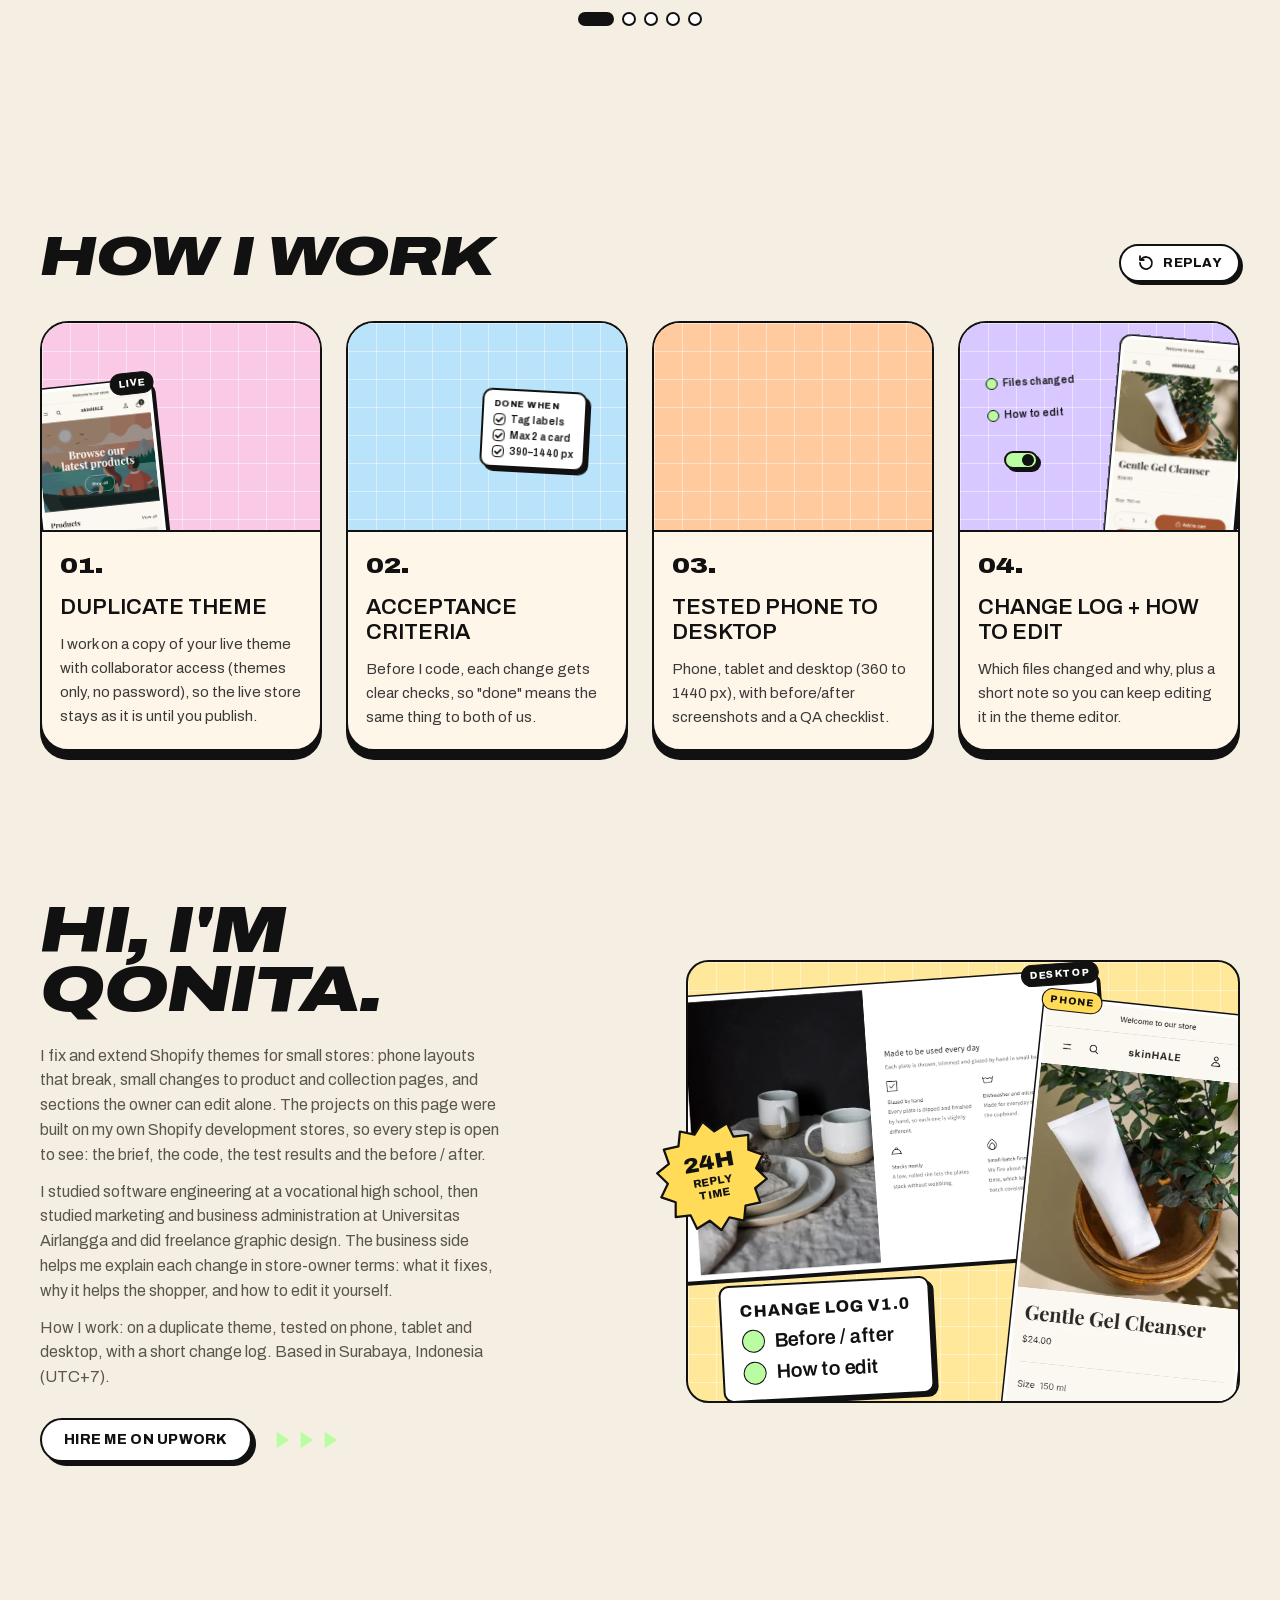
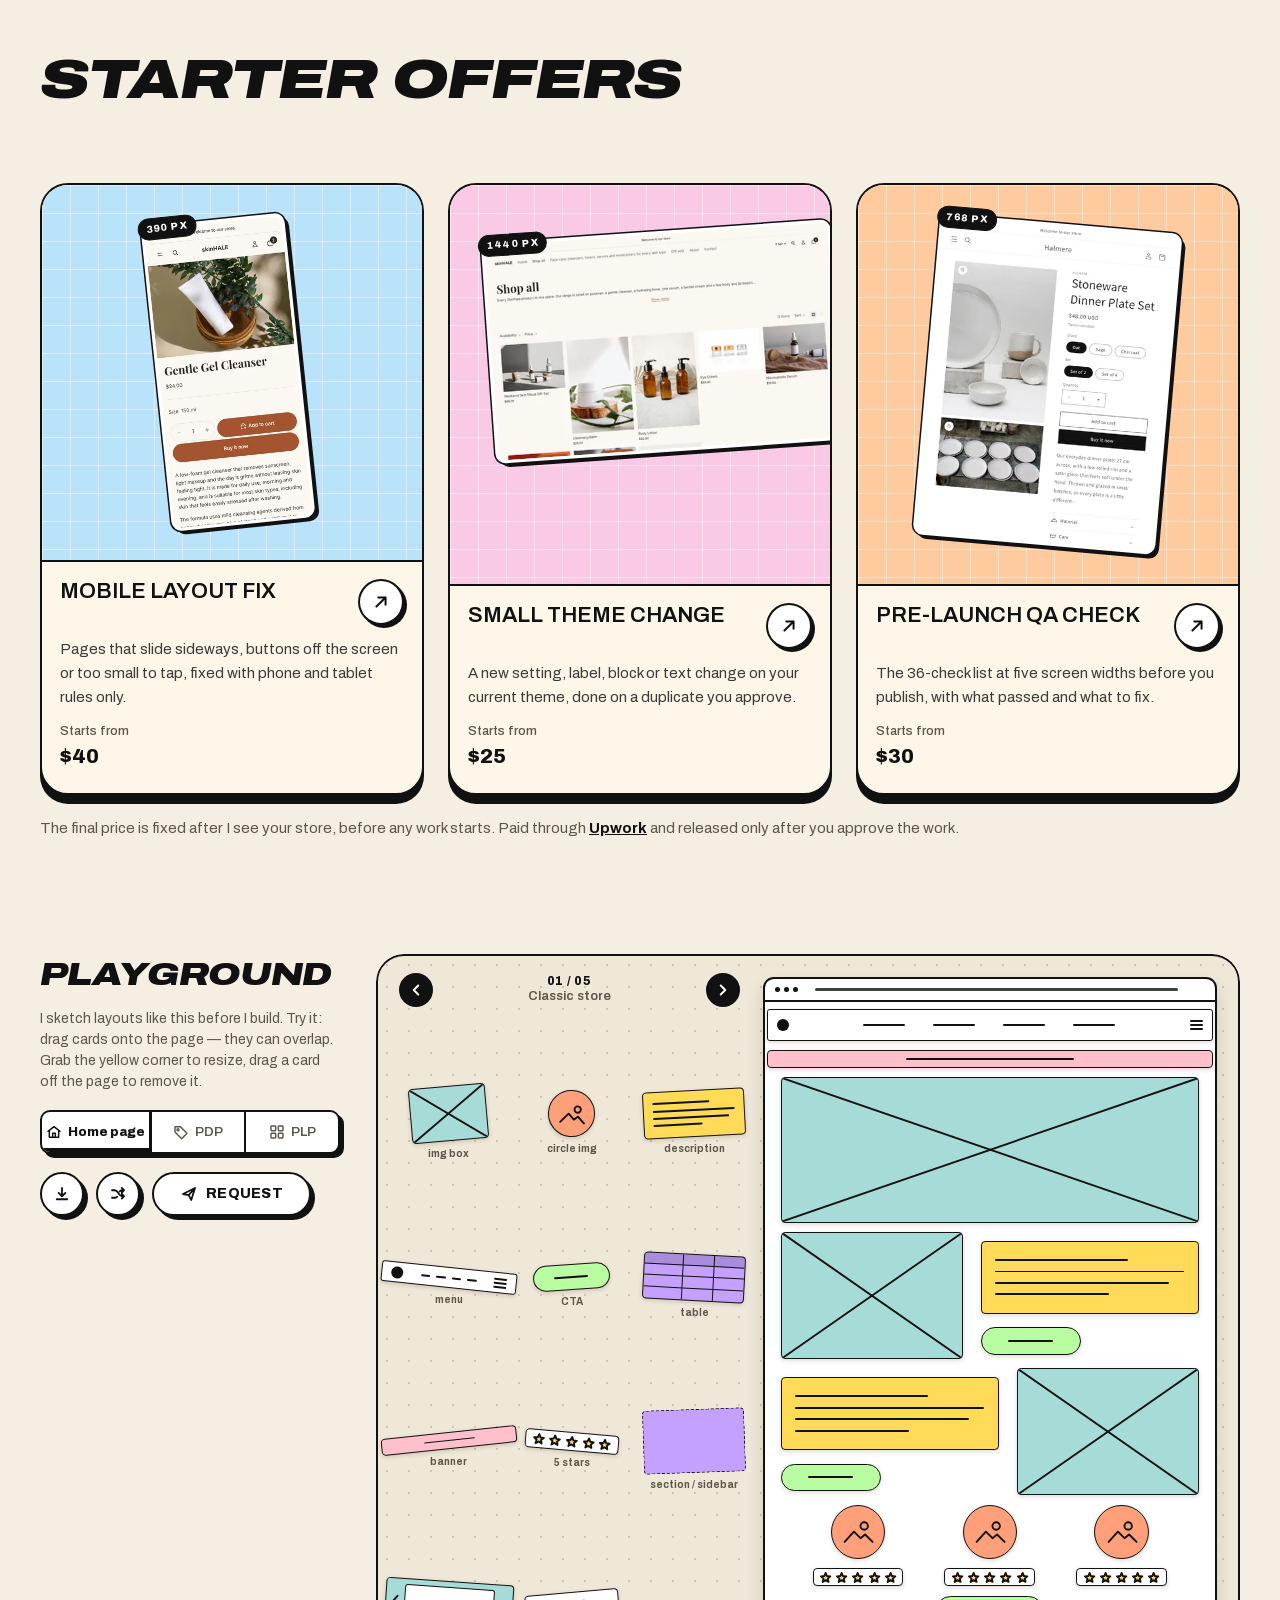
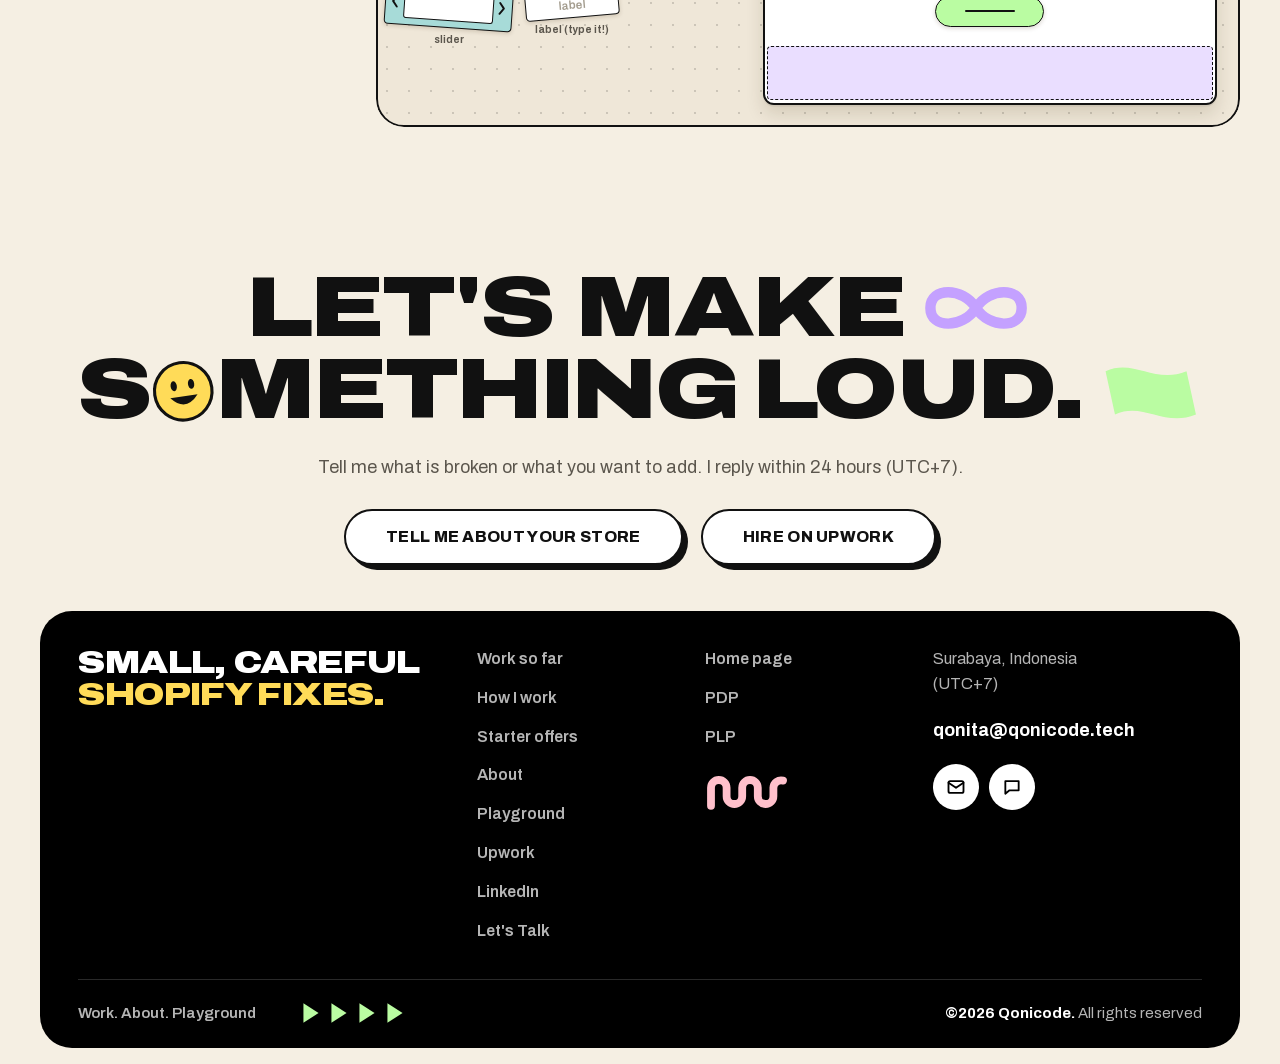
==== commit 70836ac8: "Copy: lead with process and proof instead of 'beginner' - About: replace 'I'm a beginner... learning" ====
--- a/public/index.html
+++ b/public/index.html
@@ -4,7 +4,7 @@
   <meta charset="utf-8">
   <meta name="viewport" content="width=device-width,initial-scale=1">
   <title>Qonicode — Qonita, Shopify theme fixes for small stores</title>
-  <meta name="description" content="Qonita Fairuz Syahirah fixes and extends Shopify themes for small stores: mobile layout fixes, small theme changes and pre-launch QA, tested at three screen widths. Based in Surabaya, Indonesia.">
+  <meta name="description" content="Qonita Fairuz Syahirah fixes and extends Shopify themes for small stores: mobile layout fixes, small theme changes and pre-launch QA, tested from phone to desktop. Based in Surabaya, Indonesia.">
   <meta name="theme-color" content="#F5EFE3">
   <link rel="canonical" href="https://qonicode.tech/">
   <meta property="og:type" content="website">
@@ -37,7 +37,7 @@
       </a>
       <div class="drop" id="nav-work" popover style="--anchor:--nav-work">
         <a href="/work/mobile-fix/"><span class="drop__icon" style="--icon:#B9E3FA">01</span><span>Skinhale mobile fix<small>6 phone layout problems fixed</small></span></a>
-        <a href="/work/skinhale/"><span class="drop__icon" style="--icon:#F9C9E6">02</span><span>Skinhale practice store<small>4 change requests, no code to edit</small></span></a>
+        <a href="/work/skinhale/"><span class="drop__icon" style="--icon:#F9C9E6">02</span><span>Skinhale theme customization<small>4 change requests, no code to edit</small></span></a>
         <a href="/work/halmere/"><span class="drop__icon" style="--icon:#FFCB9E">03</span><span>Halmere hero product page<small>New sections, 43 settings tested</small></span></a>
         <a href="/work/qa-report/"><span class="drop__icon" style="--icon:#D9C8FF">04</span><span>Pre-handoff QA<small>36-check list before handoff</small></span></a>
       </div>
@@ -98,9 +98,9 @@
 
     <!-- ============ Stats ============ -->
     <section class="stats">
-      <div class="stats__item"><div class="stats__num display display--italic">4</div><div class="stats__label">Practice projects with before / after</div></div>
+      <div class="stats__item"><div class="stats__num display display--italic">4</div><div class="stats__label">Projects with before / after</div></div>
       <div class="stats__item"><div class="stats__num display display--italic">36</div><div class="stats__label">Checks on my handoff list</div></div>
-      <div class="stats__item"><div class="stats__num display display--italic">3</div><div class="stats__label">Screen widths tested per change</div></div>
+      <div class="stats__item"><div class="stats__num display display--italic">5</div><div class="stats__label">Screen widths in every QA pass</div></div>
     </section>
 
     <!-- ============ Work ============ -->
@@ -116,7 +116,7 @@
               <div class="work-slide__top"><span class="work-slide__num">01.</span><a class="arrow-btn" href="work/mobile-fix/" aria-label="See the mobile fix before and after"><svg viewBox="0 0 24 24" aria-hidden="true"><path d="M7 17 17 7M9 7h8v8"/></svg></a></div>
               <h3 class="work-slide__title">Skinhale mobile fix</h3>
               <p class="work-slide__text">Shoppers on phones get pages that fit the screen and an Add to cart they can tap. Six “broken on phones” problems, simulated on a copy of the Skinhale theme, fixed with phone and tablet rules only; desktop stays pixel-identical.</p>
-              <ul class="tags"><li>Practice</li><li>Horizon</li><li>CSS</li></ul>
+              <ul class="tags"><li>Own dev store</li><li>Horizon</li><li>CSS</li></ul>
             </div>
             <div class="work-slide__media work-slide__media--sticker" style="--media:#B9E3FA">
               <span class="deco deco--pill" aria-hidden="true"></span>
@@ -133,9 +133,9 @@
           <article class="work-slide">
             <div class="work-slide__body">
               <div class="work-slide__top"><span class="work-slide__num">02.</span><a class="arrow-btn" href="work/skinhale/" aria-label="See Skinhale before and after"><svg viewBox="0 0 24 24" aria-hidden="true"><path d="M7 17 17 7M9 7h8v8"/></svg></a></div>
-              <h3 class="work-slide__title">Skinhale practice store</h3>
+              <h3 class="work-slide__title">Skinhale theme customization</h3>
               <p class="work-slide__text">The owner changes brand colors, product labels and product details from the theme editor, no code needed. Four change requests from a written brief on a fictional skincare store (Horizon theme), checked at 360 to 1440 px in three browsers.</p>
-              <ul class="tags"><li>Practice</li><li>Horizon</li><li>Liquid</li></ul>
+              <ul class="tags"><li>Own dev store</li><li>Horizon</li><li>Liquid</li></ul>
             </div>
             <div class="work-slide__media work-slide__media--sticker" style="--media:#F9C9E6">
               <span class="deco deco--pill" aria-hidden="true"></span>
@@ -154,7 +154,7 @@
               <div class="work-slide__top"><span class="work-slide__num">03.</span><a class="arrow-btn" href="work/halmere/" aria-label="See Halmere plan and build"><svg viewBox="0 0 24 24" aria-hidden="true"><path d="M7 17 17 7M9 7h8v8"/></svg></a></div>
               <h3 class="work-slide__title">Halmere hero product page</h3>
               <p class="work-slide__text">One hero product gets a richer page the owner edits alone: feature highlights, a comparison table, an FAQ and an add-to-cart bar for phones. New sections on a fictional homeware store (Dawn theme); all 43 settings tested, other products unchanged.</p>
-              <ul class="tags"><li>Practice</li><li>Dawn</li><li>Sections</li></ul>
+              <ul class="tags"><li>Own dev store</li><li>Dawn</li><li>Sections</li></ul>
             </div>
             <div class="work-slide__media work-slide__media--sticker" style="--media:#FFCB9E">
               <span class="deco deco--pill" aria-hidden="true"></span>
@@ -172,8 +172,8 @@
             <div class="work-slide__body">
               <div class="work-slide__top"><span class="work-slide__num">04.</span><a class="arrow-btn" href="work/qa-report/" aria-label="See the pre-handoff QA"><svg viewBox="0 0 24 24" aria-hidden="true"><path d="M7 17 17 7M9 7h8v8"/></svg></a></div>
               <h3 class="work-slide__title">Pre-handoff QA</h3>
-              <p class="work-slide__text">Problems are caught before your shoppers see them. A written 36-check list run on both practice stores: layout at 5 widths, navigation, search, cart, forms and keyboard. One defect found, fixed and re-tested. Self-inspection, not independent QA.</p>
-              <ul class="tags"><li>Practice</li><li>QA</li><li>Checklist</li></ul>
+              <p class="work-slide__text">Problems are caught before your shoppers see them. A written 36-check list run on both of my demo stores: layout at 5 widths, navigation, search, cart, forms and keyboard. One defect found, fixed and re-tested. Self-inspection, not independent QA.</p>
+              <ul class="tags"><li>Own dev store</li><li>QA</li><li>Checklist</li></ul>
             </div>
             <div class="work-slide__media work-slide__media--sticker" style="--media:#D9C8FF">
               <span class="deco deco--pill" aria-hidden="true"></span>
@@ -256,8 +256,8 @@
             </div>
             <div class="svc__body">
               <span class="card-num">03.</span>
-              <h3 class="card-title">Tested at three widths</h3>
-              <p class="svc__text">Phone, tablet and desktop, with before/after screenshots and a QA checklist.</p>
+              <h3 class="card-title">Tested phone to desktop</h3>
+              <p class="svc__text">Phone, tablet and desktop (360 to 1440 px), with before/after screenshots and a QA checklist.</p>
             </div>
           </article>
           <article class="svc svc--step proc proc--4">
@@ -285,7 +285,7 @@
         <div>
           <h2 class="about__title display display--italic">Hi, I'm<br>Qonita.</h2>
           <div class="about__text">
-            <p>I'm a beginner Shopify theme developer. After some years away from tech, since October 2026 I have been learning Liquid and building a practice store, Skinhale, on a Shopify development store.</p>
+            <p>I fix and extend Shopify themes for small stores: phone layouts that break, small changes to product and collection pages, and sections the owner can edit alone. The projects on this page were built on my own Shopify development stores, so every step is open to see: the brief, the code, the test results and the before / after.</p>
             <p>I studied software engineering at a vocational high school, then studied marketing and business administration at Universitas Airlangga and did freelance graphic design. The business side helps me explain each change in store-owner terms: what it fixes, why it helps the shopper, and how to edit it yourself.</p>
             <p>How I work: on a duplicate theme, tested on phone, tablet and desktop, with a short change log. Based in Surabaya, Indonesia (UTC+7).</p>
           </div>
@@ -302,7 +302,7 @@
           </div>
           <div class="starburst about__badge">
             <svg viewBox="0 0 100 100" aria-hidden="true"><polygon points="50.0,1.0 58.9,11.0 71.3,5.9 74.9,18.7 88.3,19.4 86.0,32.6 97.8,39.1 90.0,50.0 97.8,60.9 86.0,67.4 88.3,80.6 74.9,81.3 71.3,94.1 58.9,89.0 50.0,99.0 41.1,89.0 28.7,94.1 25.1,81.3 11.7,80.6 14.0,67.4 2.2,60.9 10.0,50.0 2.2,39.1 14.0,32.6 11.7,19.4 25.1,18.7 28.7,5.9 41.1,11.0"/></svg>
-            <span><strong>2026</strong>Started</span>
+            <span><strong>24h</strong>Reply time</span>
           </div>
         </div>
       </div>
@@ -367,7 +367,7 @@
             </div>
           </article>
         </div>
-        <p class="offers__note">The final price comes after I see your store. Paid through <a href="https://www.upwork.com/freelancers/~01d6e5b7b37775cfbe" rel="noopener">Upwork</a>, so your payment is protected.</p>
+        <p class="offers__note">The final price is fixed after I see your store, before any work starts. Paid through <a href="https://www.upwork.com/freelancers/~01d6e5b7b37775cfbe" rel="noopener">Upwork</a> and released only after you approve the work.</p>
       </div>
     </section>
 
--- a/public/assets/css/style.css
+++ b/public/assets/css/style.css
@@ -113,8 +113,7 @@
   display: flex; align-items: center; gap: 12px; padding: 10px 12px; border-radius: 9px;
   font-weight: 700; font-size: 15px; line-height: 1.25; text-decoration: none;
 }
-.drop a[aria-current] { background: var(--c-desk); }
-.drop a:hover, .drop a:focus-visible { background: var(--c-green); outline: none; }
+.drop a:hover, .drop a:focus-visible { background: var(--c-desk); outline: none; }
 .drop small { display: block; font-weight: 500; font-size: 12px; color: var(--c-muted); }
 .drop__icon { width: 28px; height: 28px; flex: none; display: grid; place-items: center; border: var(--border); border-radius: 50%; background: var(--icon, var(--c-yellow)); font-weight: 900; font-size: 12px; }
 .drop__icon svg { width: 15px; height: 15px; fill: none; stroke: currentColor; stroke-width: 2.2; stroke-linecap: round; stroke-linejoin: round; }
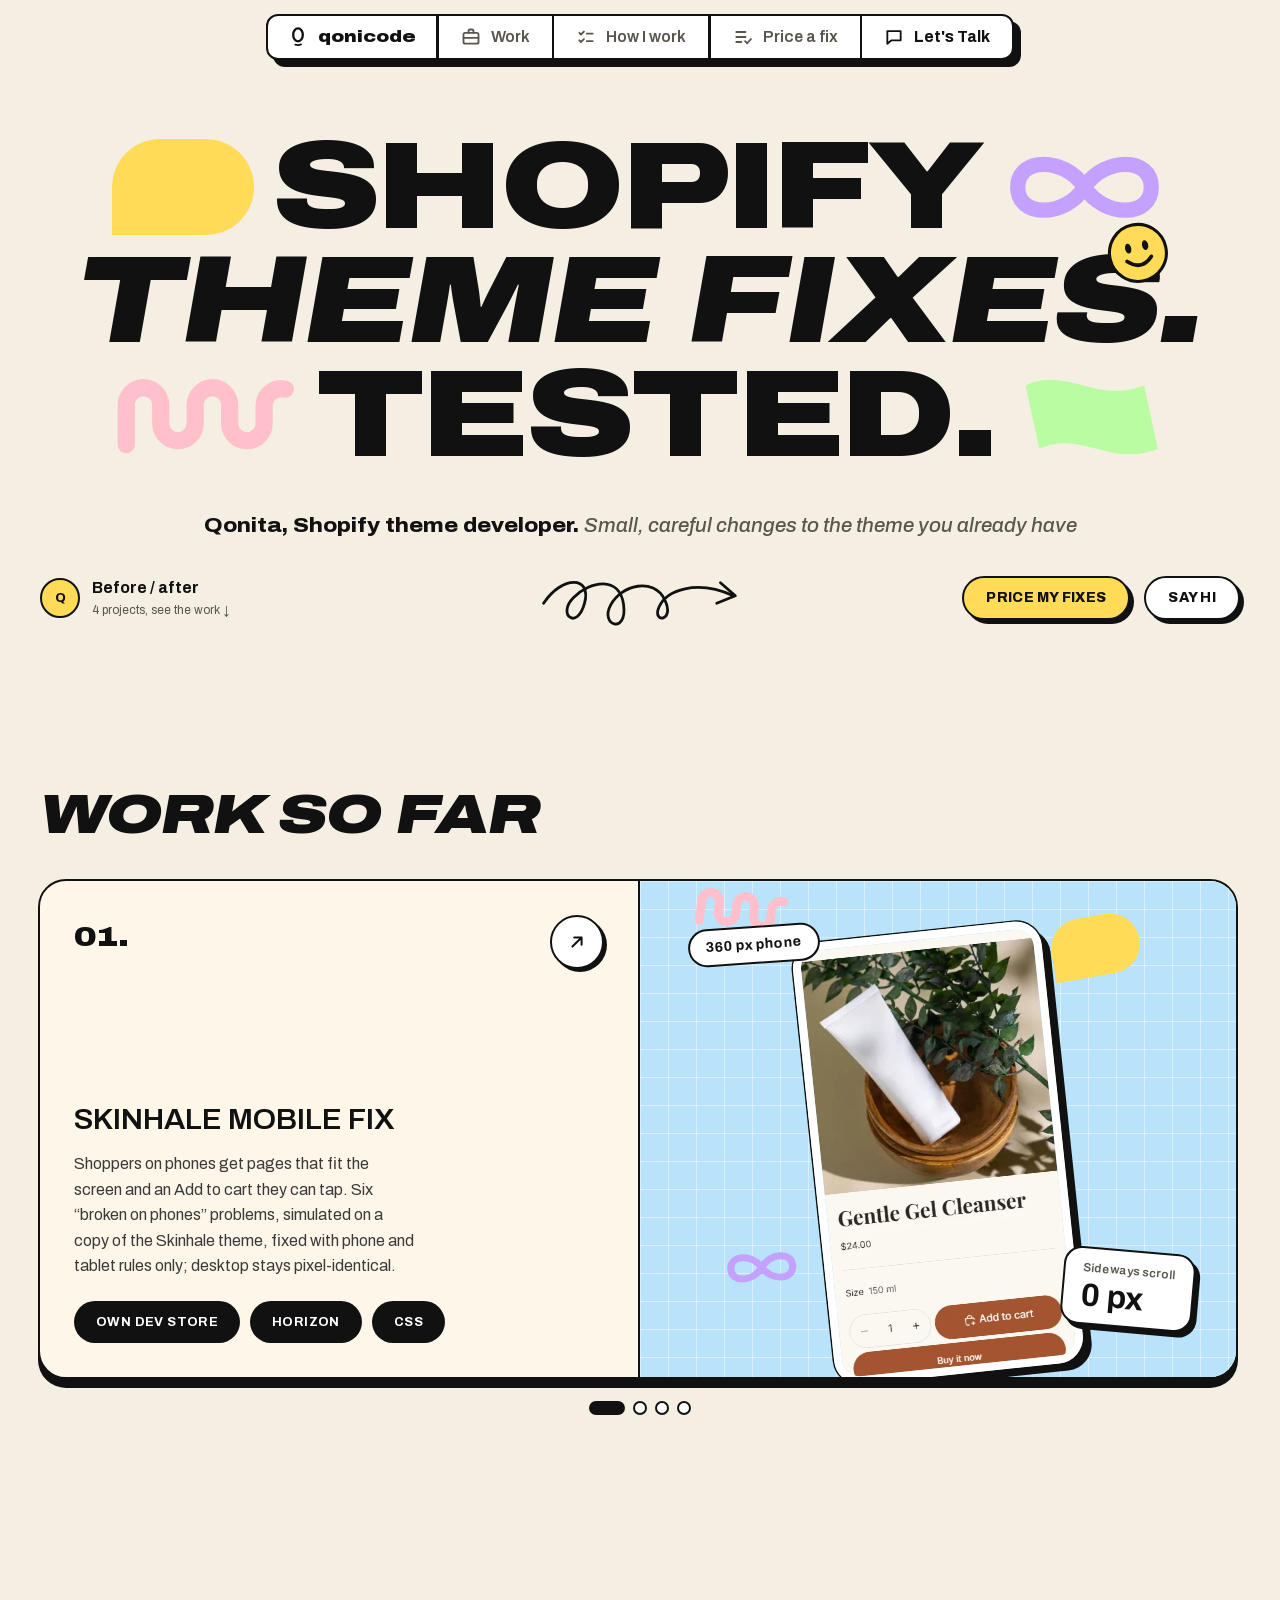
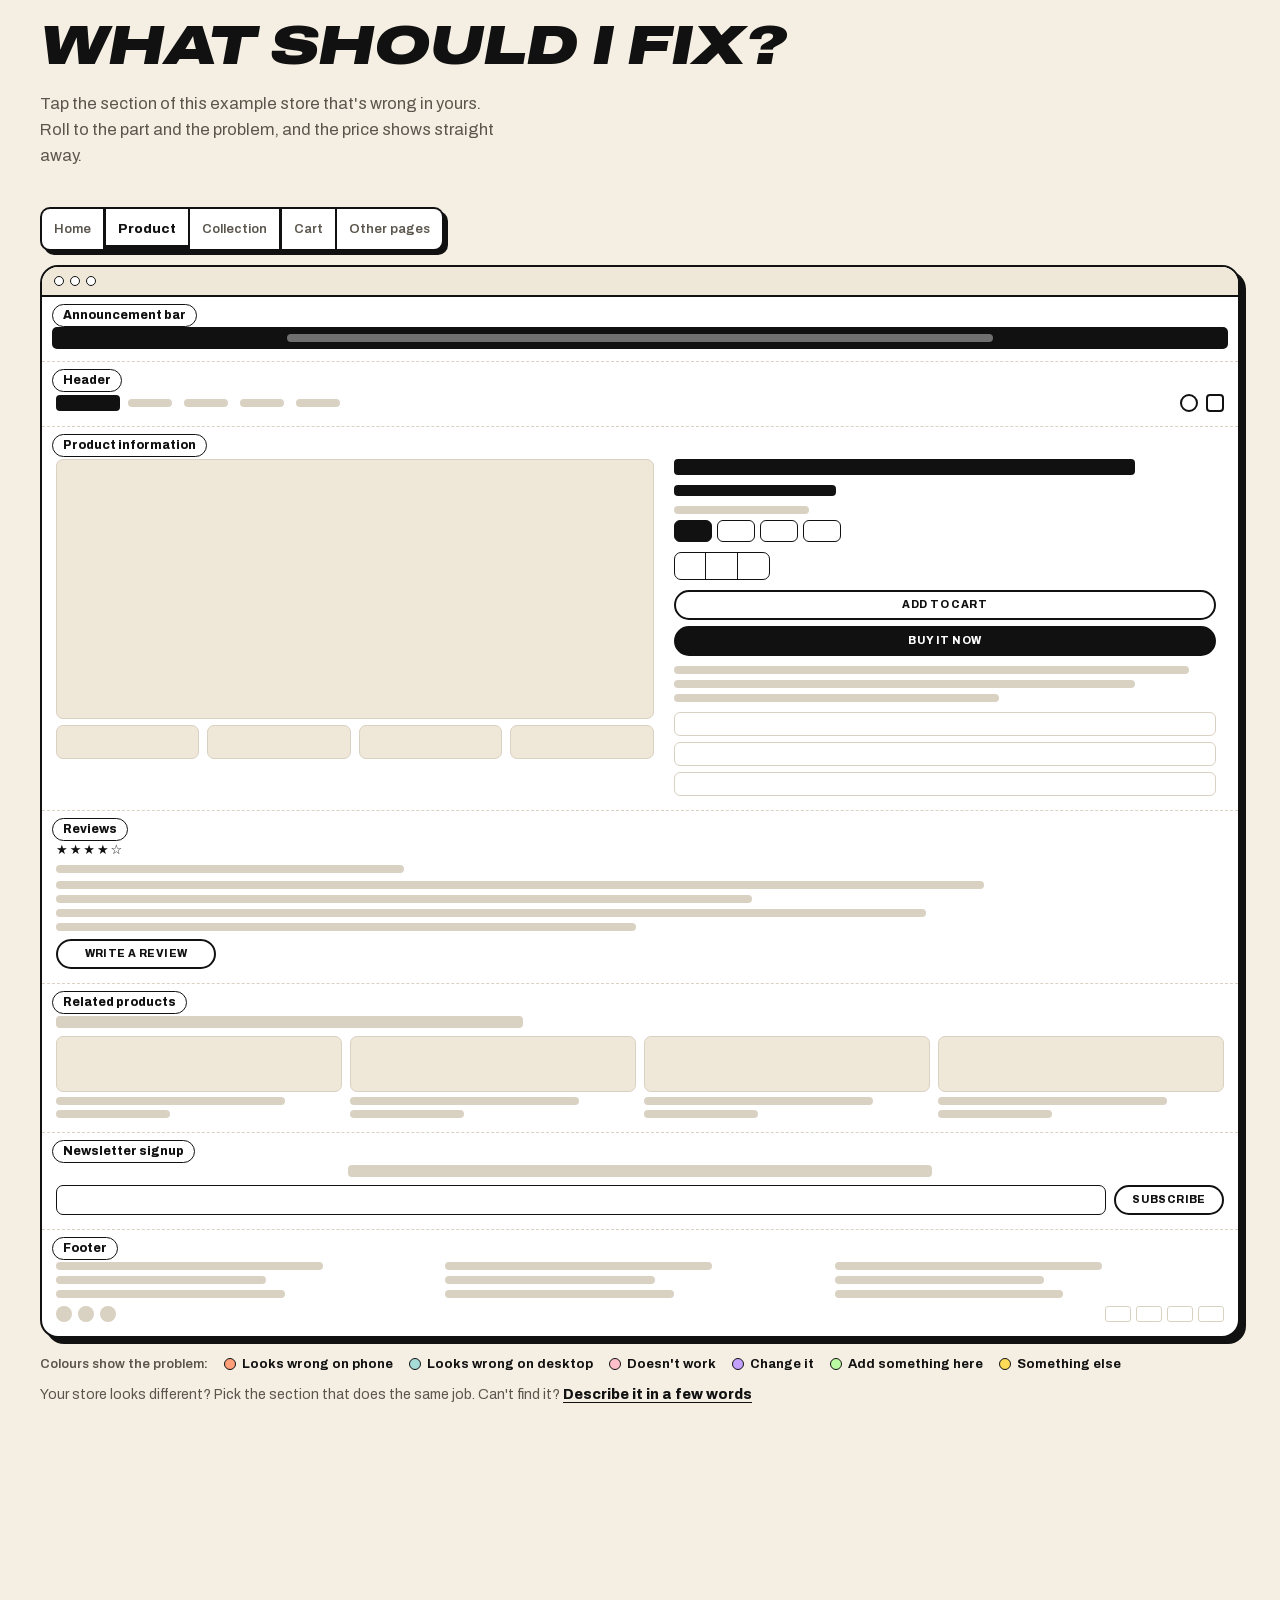
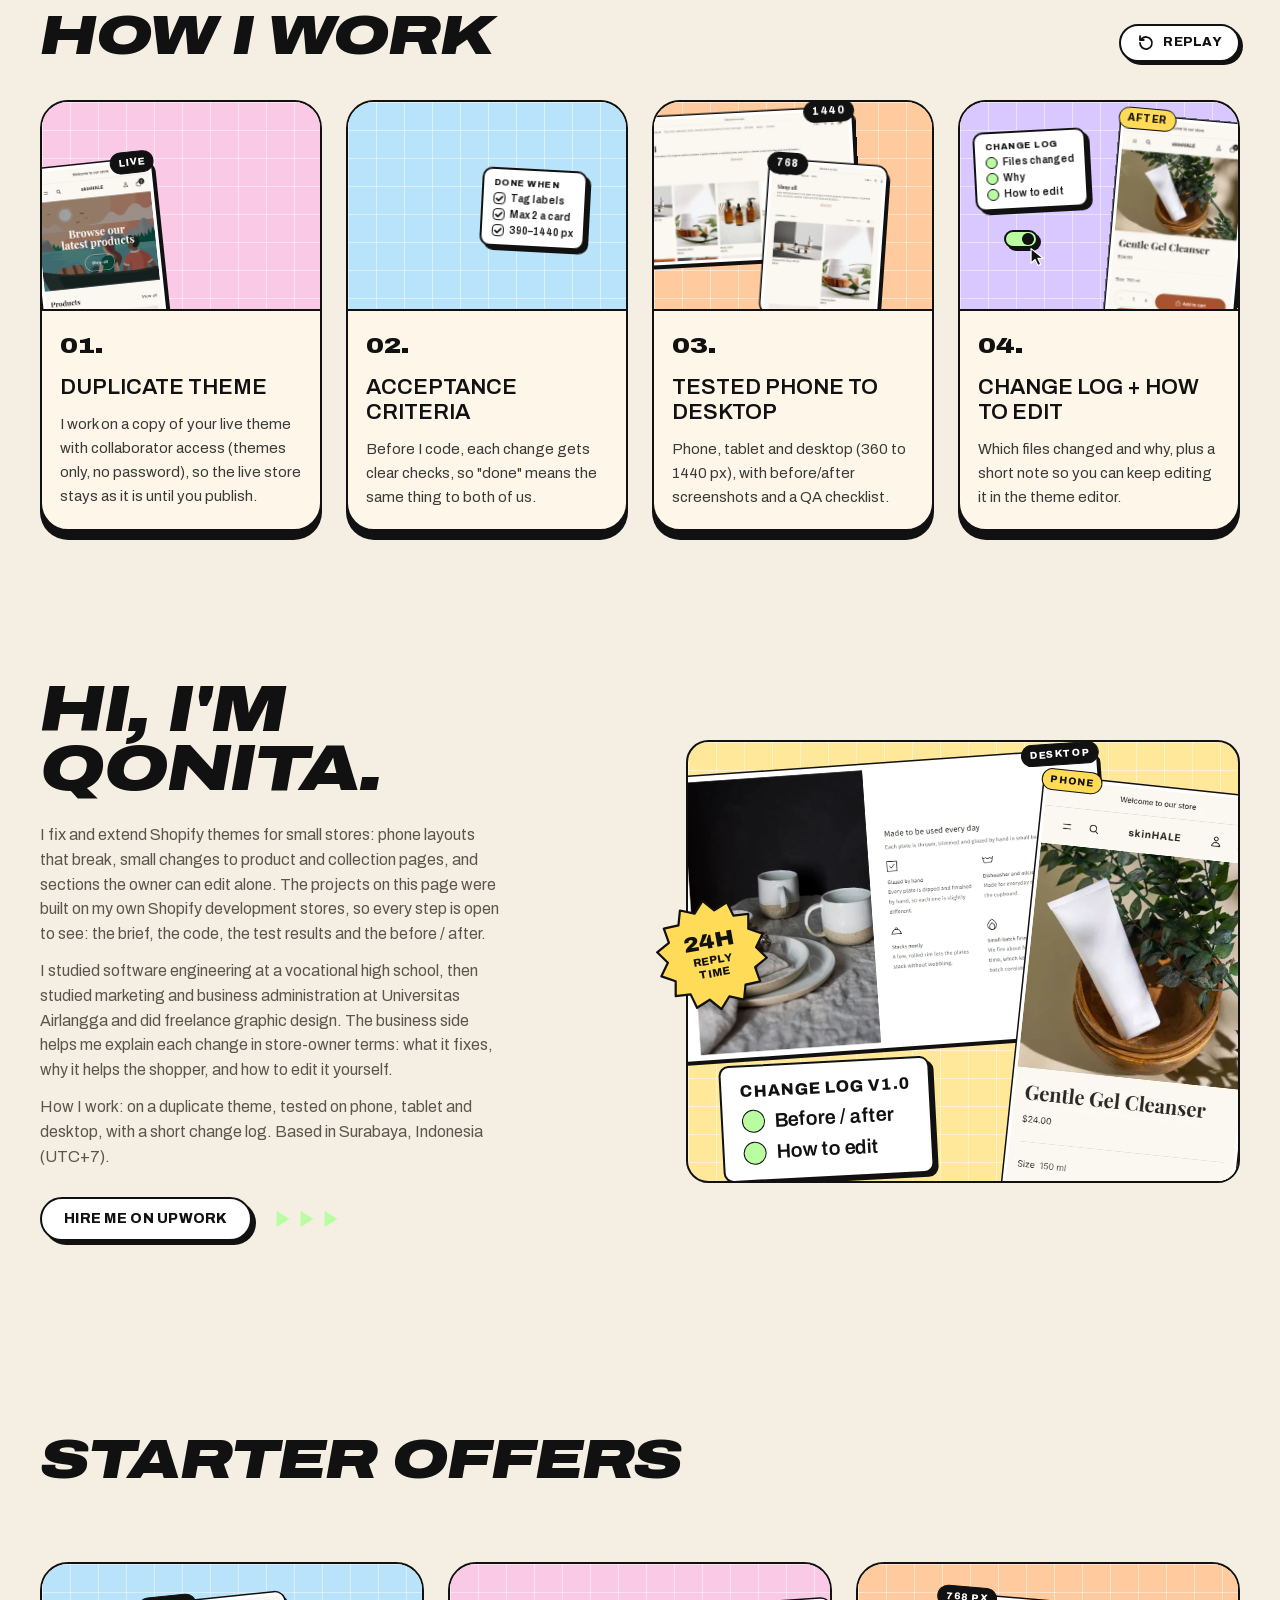
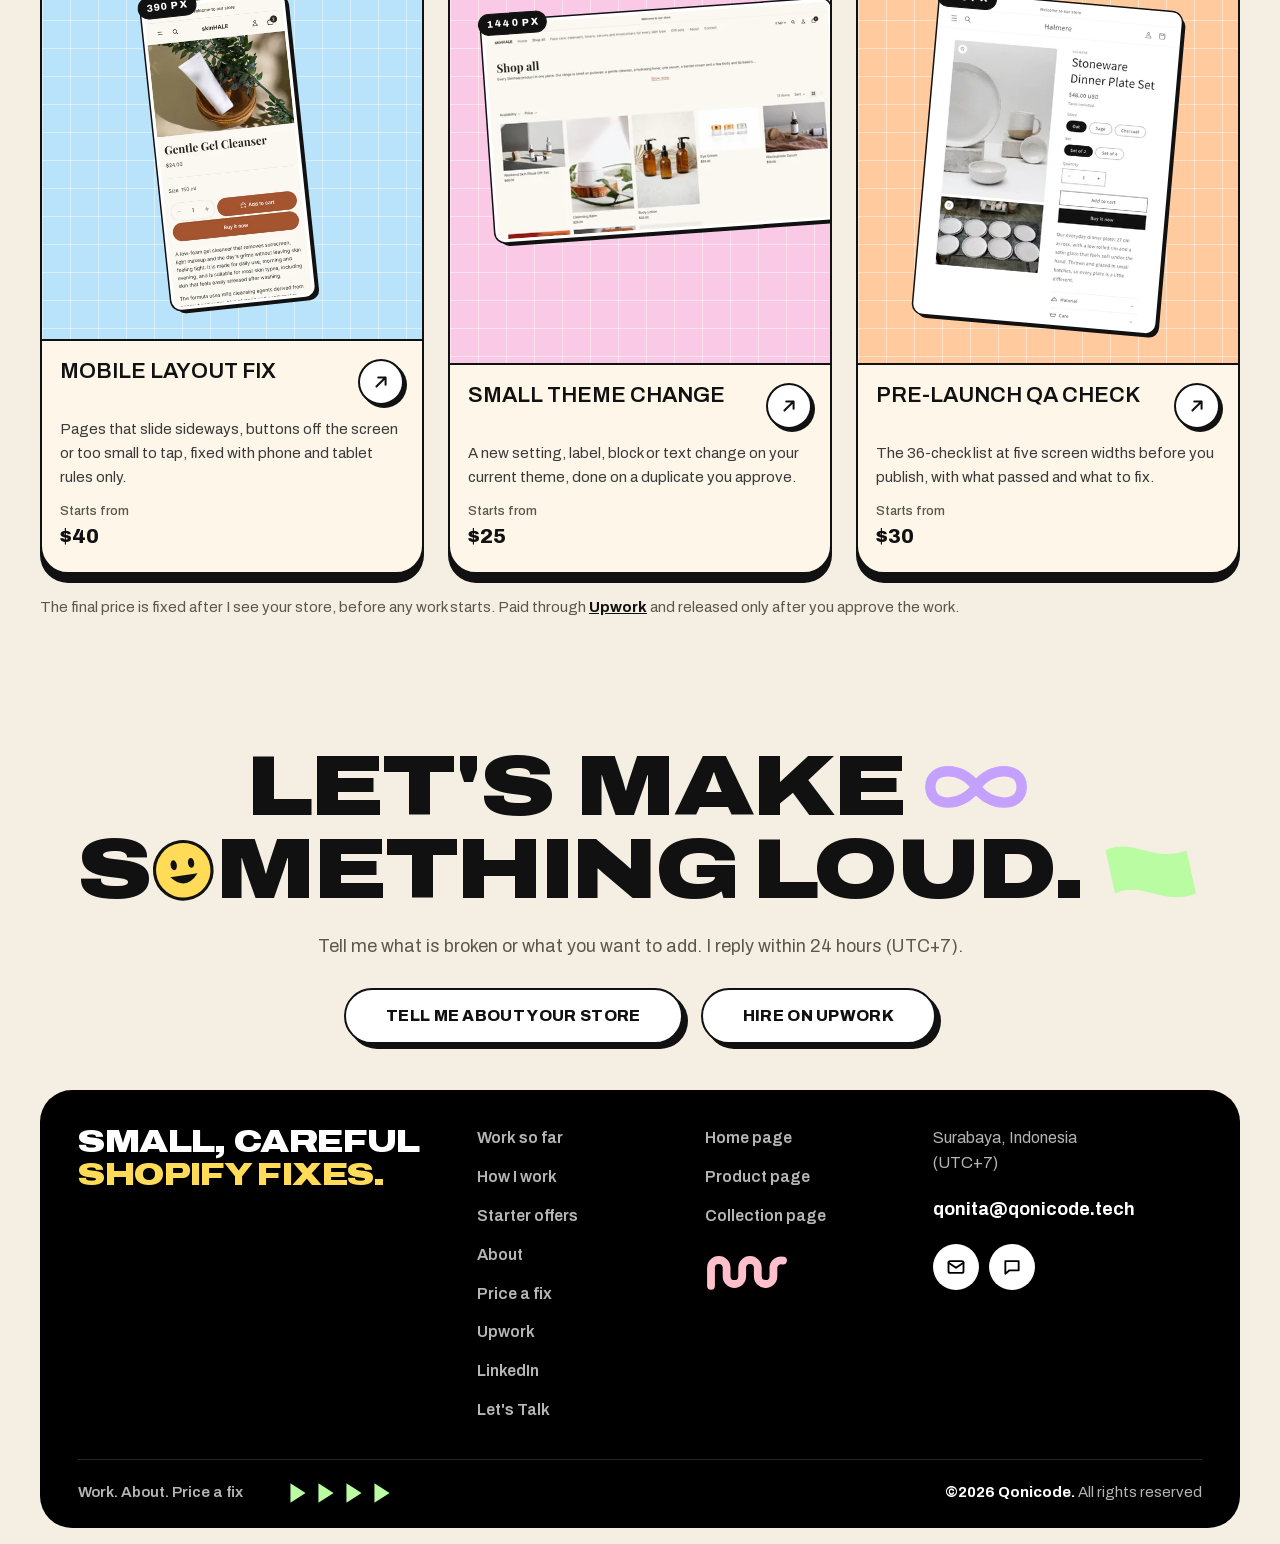
==== commit 378969cb: "Fix picker replaces the playground Visitors tap a section of an example Shopify store, roll two whee" ====
--- a/public/index.html
+++ b/public/index.html
@@ -21,6 +21,7 @@
   <link rel="preload" href="assets/fonts/archivo.woff2" as="font" type="font/woff2" crossorigin>
   <link rel="stylesheet" href="assets/css/style.css">
   <script type="module" src="assets/js/main.js"></script>
+  <script type="module" src="assets/js/fix.js"></script>
 </head>
 <body id="top">
   <a class="skip-link" href="#main">Skip to content</a>
@@ -45,9 +46,9 @@
         <svg viewBox="0 0 24 24" aria-hidden="true"><path d="M4 7l2 2 3.5-3.5M4 16l2 2 3.5-3.5M13 8h7M13 17h7"/></svg>
         <span class="seg__text">How I work</span>
       </a>
-      <a class="seg__item" href="#playground" data-spy="playground">
-        <svg viewBox="0 0 24 24" aria-hidden="true"><rect x="3" y="3" width="8" height="8" rx="1.5"/><circle cx="17" cy="7" r="4"/><path d="M7 14l4 7H3Z"/><rect x="13" y="13" width="8" height="8" rx="1.5"/></svg>
-        <span class="seg__text">Playground</span>
+      <a class="seg__item" href="#fix" data-spy="fix">
+        <svg viewBox="0 0 24 24" aria-hidden="true"><path d="M4 6h11M4 12h11M4 18h6"/><path d="m14.5 17 2.5 2.5 4.5-5"/></svg>
+        <span class="seg__text">Price a fix</span>
       </a>
       <button type="button" class="seg__item seg__talk" data-open-talk data-hover-menu="nav-talk" style="anchor-name:--nav-talk">
         <svg viewBox="0 0 24 24" aria-hidden="true"><path d="M4 5h16v11H9l-5 4Z"/></svg>
@@ -56,7 +57,7 @@
       <div class="drop drop--end" id="nav-talk" popover style="--anchor:--nav-talk">
         <a href="https://www.upwork.com/freelancers/~01d6e5b7b37775cfbe" rel="noopener"><span class="drop__icon" style="--icon:var(--c-teal)">U</span><span>Hire me on Upwork<small>More secure payment</small></span></a>
         <a href="mailto:qonita@qonicode.tech"><span class="drop__icon" style="--icon:var(--c-purple)"><svg viewBox="0 0 24 24" aria-hidden="true"><rect x="3" y="5" width="18" height="14" rx="2"/><path d="m3 7 9 6 9-6"/></svg></span><span>Email me<small>qonita@qonicode.tech</small></span></a>
-        <a href="#playground"><span class="drop__icon" style="--icon:var(--c-pink)"><svg viewBox="0 0 24 24" aria-hidden="true"><rect x="3" y="3" width="8" height="8" rx="1.5"/><circle cx="17" cy="7" r="4"/><path d="M7 14l4 7H3Z"/><rect x="13" y="13" width="8" height="8" rx="1.5"/></svg></span><span>Sketch it in the playground<small>Then send it over</small></span></a>
+        <a href="#fix"><span class="drop__icon" style="--icon:var(--c-pink)"><svg viewBox="0 0 24 24" aria-hidden="true"><path d="M4 6h11M4 12h11M4 18h6"/><path d="m14.5 17 2.5 2.5 4.5-5"/></svg></span><span>List what's wrong<small>See the price first</small></span></a>
       </div>
     </nav>
   </header>
@@ -91,16 +92,12 @@
             <div><strong>Before / after</strong><small>4 projects, see the work ↓</small></div>
           </a>
           <span class="hero__arrow" aria-hidden="true"><svg viewBox="0 0 220 70" fill="none" stroke="currentColor" stroke-width="3" stroke-linecap="round" stroke-linejoin="round"><path d="M6 40c20-30 52-30 44 0s-30 12-12-6 50-24 54 8-26 22-14 0 46-30 58-6-14 26-6 8 40-30 80-12"/><path d="M196 18l16 14-20 8"/></svg></span>
-          <button type="button" class="btn hero__cta" data-open-talk>Say hi</button>
-        </div>
-      </div>
-    </section>
-
-    <!-- ============ Stats ============ -->
-    <section class="stats">
-      <div class="stats__item"><div class="stats__num display display--italic">4</div><div class="stats__label">Projects with before / after</div></div>
-      <div class="stats__item"><div class="stats__num display display--italic">36</div><div class="stats__label">Checks on my handoff list</div></div>
-      <div class="stats__item"><div class="stats__num display display--italic">5</div><div class="stats__label">Screen widths in every QA pass</div></div>
+          <div class="hero__cta">
+            <a class="btn btn--go" href="#fix">Price my fixes</a>
+            <button type="button" class="btn" data-open-talk>Say hi</button>
+          </div>
+        </div>
+      </div>
     </section>
 
     <!-- ============ Work ============ -->
@@ -187,28 +184,56 @@
             </div>
           </article>
 
-          <article class="work-slide">
-            <div class="work-slide__body">
-              <div class="work-slide__top"><span class="work-slide__num">05.</span><a class="arrow-btn" href="#playground" aria-label="Open the playground"><svg viewBox="0 0 24 24" aria-hidden="true"><path d="M7 17 17 7M9 7h8v8"/></svg></a></div>
-              <h3 class="work-slide__title">This playground</h3>
-              <p class="work-slide__text">The wireframe desk on this page: drag, resize, shuffle and save a layout as a PNG. Plain HTML, CSS and JavaScript.</p>
-              <ul class="tags"><li>Side project</li><li>JavaScript</li><li>Wireframes</li></ul>
-            </div>
-            <div class="work-slide__media work-slide__media--sticker" style="--media:#DDF7A8">
-              <span class="deco deco--pill" aria-hidden="true"></span>
-              <svg class="deco deco--infinity" viewBox="0 0 120 60" aria-hidden="true"><path d="M60 30C46 8 12 8 12 30s34 22 48 0 48-22 48 0-34 22-48 0Z" fill="none" stroke="var(--c-purple)" stroke-width="11" stroke-linejoin="round"/></svg>
-              <svg class="deco deco--squiggle" viewBox="0 0 140 70" aria-hidden="true"><path d="M10 58V28a13 13 0 0 1 26 0v14a13 13 0 0 0 26 0V28a13 13 0 0 1 26 0v14a13 13 0 0 0 26 0V28a13 13 0 0 1 16-12" fill="none" stroke="var(--c-pink)" stroke-width="13" stroke-linecap="round" stroke-linejoin="round"/></svg>
-              <svg class="deco deco--flag" viewBox="0 0 110 70" aria-hidden="true"><path d="M8 14c30-14 52 14 86 0l10 46c-34 14-56-14-86 0Z" fill="var(--c-green)"/></svg>
-              <svg class="deco deco--smiley" viewBox="0 0 100 100" aria-hidden="true"><circle cx="50" cy="50" r="46" fill="var(--c-yellow)" stroke="var(--c-ink)" stroke-width="5"/><ellipse cx="36" cy="40" rx="5" ry="8" fill="var(--c-ink)"/><ellipse cx="64" cy="40" rx="5" ry="8" fill="var(--c-ink)"/><path d="M30 60q20 20 40 0" fill="none" stroke="var(--c-ink)" stroke-width="6" stroke-linecap="round"/></svg>
-              <img class="sticker" src="assets/work/playground/desk.webp" width="446" height="712" alt="A store page sketched on the playground desk" loading="lazy" decoding="async">
-              <span class="sticker-pill">Wireframe desk</span>
-              <span class="sticker-stat"><small>Page types</small><b>3</b></span>
-            </div>
-          </article>
         </div>
         <div class="carousel-dots" data-dots></div>
       </div>
     </section>
+
+    <!-- ============ Fix picker (fix.js): tap a section, roll the part and the problem, see the price ============ -->
+    <section class="section fix" id="fix" data-fix>
+      <div class="page-width">
+        <div class="section-head fix__head">
+          <h2 class="display display--italic h-section">What should I fix?</h2>
+          <p class="fix__lede">Tap the section of this example store that's wrong in yours. Roll to the part and the problem, and the price shows straight away.</p>
+        </div>
+        <div class="seg seg--sm fix__tabs" role="group" aria-label="Page of the example store" data-fix-tabs></div>
+        <div class="fx-frame" data-fix-frame>
+          <noscript><p class="fx-empty">The fix list needs JavaScript. You can <a href="mailto:qonita@qonicode.tech?subject=Fix%20list">email me what's wrong</a> instead.</p></noscript>
+        </div>
+        <ul class="fx-legend" aria-label="What the colours mean" data-fix-legend></ul>
+        <p class="fix__else">Your store looks different? Pick the section that does the same job. Can't find it? <button type="button" class="fx-link" data-fx-act="elsewhere">Describe it in a few words</button></p>
+      </div>
+    </section>
+
+    <div class="fx-dock" role="dialog" data-fix-dock hidden></div>
+    <div class="fx-toast" role="status" aria-live="polite" data-fix-toast></div>
+    <button type="button" class="fx-pill" data-fx-act="openlist" data-fix-pill hidden></button>
+    <div class="fx-scrim" data-fx-act="closelist" data-fix-scrim hidden></div>
+    <aside class="fx-list" aria-labelledby="fx-list-title" data-fix-list hidden>
+      <div class="fx-list__head">
+        <h2 class="fx-list__title" id="fx-list-title" tabindex="-1" data-fix-title>Your fix list</h2>
+        <button type="button" class="fx-x" data-fx-act="closelist" aria-label="Close fix list">×</button>
+      </div>
+      <div data-fix-items></div>
+      <div class="fx-list__sum" data-fix-sum></div>
+      <form class="fx-send" data-fix-form novalidate>
+        <p class="fx-done" data-fix-done role="status"></p>
+        <label class="fx-field"><span>Store address</span><input class="fx-in" name="store" type="text" inputmode="url" autocomplete="url" autocapitalize="none" spellcheck="false" placeholder="yourstore.com" required><em class="fx-err" data-fix-err="store"></em></label>
+        <label class="fx-field"><span>Email</span><input class="fx-in" name="email" type="email" autocomplete="email" placeholder="you@yourstore.com" required><em class="fx-err" data-fix-err="email"></em></label>
+        <label class="fx-field"><span>Anything else? <small>(optional)</small></span><textarea class="fx-in" name="notes" rows="2" maxlength="1000" placeholder="The theme is Dawn. The menu only breaks on iPhone."></textarea></label>
+        <label class="fx-attach"><span data-fix-shots-text>Attach screenshots (optional)</span><input type="file" accept="image/png, image/jpeg, image/webp" multiple data-fix-shots></label>
+        <label class="hp" aria-hidden="true">Company <input name="company" tabindex="-1" autocomplete="off"></label>
+        <em class="fx-err" data-fix-err="notes"></em>
+        <div class="turnstile-slot" data-turnstile></div>
+        <button type="button" class="btn fx-go" data-fx-act="send" data-fix-send>Send for a fixed price</button>
+        <p class="fx-status" role="status" data-fix-status></p>
+        <p class="fx-small">One reply with your price. I only use your details to reply to you.</p>
+      </form>
+      <div class="fx-upwork">
+        <button type="button" class="fx-link" data-fx-act="copy" data-fix-copy>Prefer Upwork? Copy this list for a message</button>
+        <textarea class="fx-in fx-copybox" readonly hidden aria-label="Your fix list as text" data-fix-copybox></textarea>
+      </div>
+    </aside>
 
     <!-- ============ How I work ============ -->
     <section class="section services" id="process">
@@ -326,6 +351,7 @@
                 <div class="drop drop--end" id="offer-1" popover style="--anchor:--offer-1">
                   <a href="https://www.upwork.com/freelancers/~01d6e5b7b37775cfbe" rel="noopener"><span class="drop__icon" style="--icon:var(--c-teal)">U</span><span>Hire me on Upwork<small>More secure payment</small></span></a>
                   <a href="mailto:qonita@qonicode.tech?subject=Mobile%20layout%20fix"><span class="drop__icon" style="--icon:var(--c-purple)"><svg viewBox="0 0 24 24" aria-hidden="true"><rect x="3" y="5" width="18" height="14" rx="2"/><path d="m3 7 9 6 9-6"/></svg></span><span>Email me<small>qonita@qonicode.tech</small></span></a>
+                  <a href="#fix" data-fix-prob="phone"><span class="drop__icon" style="--icon:var(--c-yellow)"><svg viewBox="0 0 24 24" aria-hidden="true"><path d="M4 6h11M4 12h11M4 18h6"/><path d="m14.5 17 2.5 2.5 4.5-5"/></svg></span><span>Price it in the fix list<small>See the price before you ask</small></span></a>
                 </div>
               </div>
               <p class="svc__text">Pages that slide sideways, buttons off the screen or too small to tap, fixed with phone and tablet rules only.</p>
@@ -343,6 +369,7 @@
                 <div class="drop drop--end" id="offer-2" popover style="--anchor:--offer-2">
                   <a href="https://www.upwork.com/freelancers/~01d6e5b7b37775cfbe" rel="noopener"><span class="drop__icon" style="--icon:var(--c-teal)">U</span><span>Hire me on Upwork<small>More secure payment</small></span></a>
                   <a href="mailto:qonita@qonicode.tech?subject=Small%20theme%20change"><span class="drop__icon" style="--icon:var(--c-purple)"><svg viewBox="0 0 24 24" aria-hidden="true"><rect x="3" y="5" width="18" height="14" rx="2"/><path d="m3 7 9 6 9-6"/></svg></span><span>Email me<small>qonita@qonicode.tech</small></span></a>
+                  <a href="#fix" data-fix-prob="change"><span class="drop__icon" style="--icon:var(--c-yellow)"><svg viewBox="0 0 24 24" aria-hidden="true"><path d="M4 6h11M4 12h11M4 18h6"/><path d="m14.5 17 2.5 2.5 4.5-5"/></svg></span><span>Price it in the fix list<small>See the price before you ask</small></span></a>
                 </div>
               </div>
               <p class="svc__text">A new setting, label, block or text change on your current theme, done on a duplicate you approve.</p>
@@ -368,63 +395,6 @@
           </article>
         </div>
         <p class="offers__note">The final price is fixed after I see your store, before any work starts. Paid through <a href="https://www.upwork.com/freelancers/~01d6e5b7b37775cfbe" rel="noopener">Upwork</a> and released only after you approve the work.</p>
-      </div>
-    </section>
-
-    <!-- ============ Playground ============ -->
-    <section class="playground" id="playground">
-      <div class="page-width playground__grid">
-        <div class="playground__side">
-          <h2 class="playground__title display display--italic h-section">Playground</h2>
-          <p class="desk-hint">I sketch layouts like this before I build. Try it: drag cards onto the page — they can overlap. Grab the yellow corner to resize, drag a card off the page to remove it.</p>
-
-          <div class="seg seg--sm playground__pages" role="radiogroup" aria-label="Page type">
-            <button type="button" class="seg__item" role="radio" data-page="home">
-              <svg viewBox="0 0 24 24" aria-hidden="true"><path d="M3 11 12 4l9 7M5 10v10h14V10M10 20v-6h4v6"/></svg>
-              <span>Home page</span>
-            </button>
-            <button type="button" class="seg__item" role="radio" data-page="pdp">
-              <svg viewBox="0 0 24 24" aria-hidden="true"><path d="M3 12V4h8l10 10-8 8Z"/><circle cx="7.5" cy="8.5" r="1.5"/></svg>
-              <span>PDP</span>
-            </button>
-            <button type="button" class="seg__item" role="radio" data-page="plp">
-              <svg viewBox="0 0 24 24" aria-hidden="true"><rect x="3" y="3" width="7" height="7" rx="1"/><rect x="14" y="3" width="7" height="7" rx="1"/><rect x="3" y="14" width="7" height="7" rx="1"/><rect x="14" y="14" width="7" height="7" rx="1"/></svg>
-              <span>PLP</span>
-            </button>
-          </div>
-
-          <div class="playground__tools" role="toolbar" aria-label="Playground tools">
-            <button type="button" class="btn btn--icon" data-action="save" title="Download as PNG" aria-label="Download as PNG">
-              <svg viewBox="0 0 24 24" aria-hidden="true"><path d="M12 4v11m0 0-4.5-4.5M12 15l4.5-4.5M5 19h14"/></svg>
-            </button>
-            <button type="button" class="btn btn--icon" data-action="shuffle" title="Shuffle" aria-label="Shuffle layout">
-              <svg viewBox="0 0 24 24" aria-hidden="true"><path d="M4 7h3.5c2 0 3.2 1 4.5 3l1 1.6c1.3 2 2.5 3.4 4.5 3.4H20m0 0-3-3m3 3-3 3M4 17h3.5c1.4 0 2.4-.6 3.3-1.6M20 7h-2.5c-1.4 0-2.4.6-3.3 1.6M20 7l-3-3m3 3-3 3"/></svg>
-            </button>
-            <button type="button" class="btn playground__request" data-action="request">
-              <svg viewBox="0 0 24 24" aria-hidden="true"><path d="M4 12 20 4l-5 16-3.5-6.5L4 12Zm7.5 1.5L20 4"/></svg>
-              Request
-            </button>
-          </div>
-        </div>
-
-        <div class="desk" data-desk>
-          <div class="desk__stage" data-stage>
-            <!-- standard wireframes: ← 01/03 name → (positioned above the waiting cards) -->
-            <div class="desk__bar" data-preset-bar>
-              <button type="button" class="desk__dot" data-action="prev" aria-label="Previous standard wireframe">
-                <svg viewBox="0 0 24 24" aria-hidden="true"><path d="M15 6l-6 6 6 6"/></svg>
-              </button>
-              <span class="preset-label" data-preset-label aria-live="polite"></span>
-              <button type="button" class="desk__dot" data-action="next" aria-label="Next standard wireframe">
-                <svg viewBox="0 0 24 24" aria-hidden="true"><path d="M9 6l6 6-6 6"/></svg>
-              </button>
-            </div>
-            <div class="desk__frame" data-frame aria-hidden="true">
-              <div class="desk__frame-bar"><i></i><i></i><i></i><span></span></div>
-            </div>
-          </div>
-        </div>
-        <p class="visually-hidden" aria-live="polite" data-live></p>
       </div>
     </section>
 
@@ -460,7 +430,7 @@
           <li><a href="#process">How I work</a></li>
           <li><a href="#offers">Starter offers</a></li>
           <li><a href="#about">About</a></li>
-          <li><a href="#playground">Playground</a></li>
+          <li><a href="#fix">Price a fix</a></li>
           <li><a href="https://www.upwork.com/freelancers/~01d6e5b7b37775cfbe" rel="noopener">Upwork</a></li>
           <li><a href="https://www.linkedin.com/in/qfsyahirah" rel="noopener">LinkedIn</a></li>
           <li><a href="#contact" data-open-talk>Let's Talk</a></li>
@@ -468,9 +438,9 @@
 
         <div>
           <ul class="footer-links">
-            <li><a href="#playground" data-goto-page="home">Home page</a></li>
-            <li><a href="#playground" data-goto-page="pdp">PDP</a></li>
-            <li><a href="#playground" data-goto-page="plp">PLP</a></li>
+            <li><a href="#fix" data-fix-page="home">Home page</a></li>
+            <li><a href="#fix" data-fix-page="product">Product page</a></li>
+            <li><a href="#fix" data-fix-page="collection">Collection page</a></li>
           </ul>
           <span class="footer-squiggle" aria-hidden="true"><svg viewBox="0 0 140 70"><path d="M10 58V28a13 13 0 0 1 26 0v14a13 13 0 0 0 26 0V28a13 13 0 0 1 26 0v14a13 13 0 0 0 26 0V28a13 13 0 0 1 16-12" fill="none" stroke="currentColor" stroke-width="13" stroke-linecap="round" stroke-linejoin="round"/></svg></span>
         </div>
@@ -486,7 +456,7 @@
       </div>
 
       <div class="site-footer__bottom">
-        <p class="footer-mini"><a href="#work">Work</a>. <a href="#about">About</a>. <a href="#playground">Playground</a></p>
+        <p class="footer-mini"><a href="#work">Work</a>. <a href="#about">About</a>. <a href="#fix">Price a fix</a></p>
         <span class="chevrons" aria-hidden="true"><svg viewBox="0 0 24 24"><path d="M5 3l14 9-14 9Z"/></svg><svg viewBox="0 0 24 24"><path d="M5 3l14 9-14 9Z"/></svg><svg viewBox="0 0 24 24"><path d="M5 3l14 9-14 9Z"/></svg><svg viewBox="0 0 24 24"><path d="M5 3l14 9-14 9Z"/></svg></span>
         <p><b>©<span data-year></span> Qonicode.</b> <span class="muted-light">All rights reserved</span></p>
       </div>
@@ -501,20 +471,16 @@
         <svg viewBox="0 0 24 24" aria-hidden="true"><path d="M6 6l12 12M18 6 6 18"/></svg>
       </button>
       <header class="nb-dialog__header">
-        <h2 class="nb-dialog__title" id="dialog-title" data-dialog-title>Let's talk</h2>
-        <p class="nb-dialog__desc" id="dialog-desc" data-dialog-desc></p>
+        <h2 class="nb-dialog__title" id="dialog-title">Let's talk</h2>
+        <p class="nb-dialog__desc" id="dialog-desc">Questions about my work, or a small theme task? I usually reply within a day.</p>
       </header>
 
-      <div class="nb-dialog__attachment" data-attachment hidden>
-        <img alt="Your layout" data-attachment-img>
-        <span data-attachment-text></span>
-      </div>
 
       <div class="nb-dialog__fields">
         <label class="nb-field"><span>Your name</span><input class="nb-input" name="name" autocomplete="name" required></label>
         <label class="nb-field"><span>Email</span><input class="nb-input" name="email" type="email" autocomplete="email" required></label>
         <label class="nb-field"><span>Store URL <em>(optional)</em></span><input class="nb-input" name="store" type="text" inputmode="url" autocomplete="url" autocapitalize="none" spellcheck="false" placeholder="yourstore.com"></label>
-        <label class="nb-field"><span><span data-notes-label>Message</span> <em>(optional)</em></span><textarea class="nb-input" name="notes" rows="3" placeholder="Say hi, or ask about Skinhale…"></textarea></label>
+        <label class="nb-field"><span>Message <em>(optional)</em></span><textarea class="nb-input" name="notes" rows="3" placeholder="Say hi, or ask about Skinhale…"></textarea></label>
         <label class="hp" aria-hidden="true">Company <input name="company" tabindex="-1" autocomplete="off"></label>
       </div>
 
--- a/public/assets/css/style.css
+++ b/public/assets/css/style.css
@@ -15,7 +15,7 @@
   --c-orange: #FFA07A;
   --c-pink: #FFC0CB;
   --c-purple: #C4A1FF;
-  --c-desk: #EFE7D8;          /* playground surface (background family) */
+  --c-desk: #EFE7D8;          /* wireframe and hover surface (background family) */
   /* soft tints for illustration panels: quieter than the shapes drawn on them */
   --c-teal-soft: color-mix(in srgb, var(--c-teal) 55%, var(--c-bg));
   --c-yellow-soft: color-mix(in srgb, var(--c-yellow) 55%, var(--c-bg));
@@ -197,11 +197,11 @@
 .avatars > *:first-child { margin-left: 0; }
 .avatars .avatars__plus { background: var(--c-ink); color: var(--c-bg); }
 .hero__arrow { width: clamp(120px, 16vw, 210px); }
-.hero__cta { justify-self: end; }
+.hero__cta { justify-self: end; display: flex; flex-wrap: wrap; justify-content: flex-end; gap: 14px; }
 @media (max-width: 749px) {
   .hero__meta { grid-template-columns: 1fr; justify-items: center; text-align: center; }
   .hero__arrow { display: none; }
-  .hero__cta { justify-self: center; }
+  .hero__cta { justify-self: center; justify-content: center; }
 }
 
 .starburst { position: relative; display: inline-grid; place-items: center; width: var(--size, 150px); aspect-ratio: 1; text-align: center; transform: rotate(var(--tilt, -8deg)); }
@@ -212,196 +212,220 @@
 .section-head { display: flex; align-items: end; justify-content: space-between; gap: 20px; margin-bottom: clamp(24px, 3vw, 40px); }
 
 /* ==========================================================================
-   Playground
+   Fix picker (fix.js)
    ========================================================================== */
-/* The section fills the screen under the nav: controls on the left, the desk on the right.
-   If the desk needs more room than that, it scrolls inside. */
-/* Full screen tall, with the nav's height kept free at the top so the nav never covers it.
-   The negative scroll-margin cancels html's scroll-padding, so #playground lands with the section at the very top. */
-.playground { height: 100svh; min-height: 600px; padding: calc(var(--nav-space) + 8px) 0 18px; scroll-margin-top: calc(-1 * var(--nav-space)); }
-.playground__grid { display: grid; grid-template-columns: minmax(250px, 300px) 1fr; gap: clamp(20px, 3vw, 36px); height: 100%; }
-.playground__side { display: flex; flex-direction: column; align-items: flex-start; gap: 18px; padding-top: 6px; }
-/* sized to fit the side column (~9em wide at 125% stretch) */
-.playground__title { width: 100%; font-size: clamp(26px, 2.5vw, 33px); }
-@media (max-width: 899px) { .playground__title { font-size: clamp(26px, 7vw, 44px); } }
-.desk-hint { color: var(--c-muted); font-size: 14px; line-height: 1.5; }
-.playground__pages { width: 100%; }
-.playground__pages .seg__item { flex: 1; }
-.playground__tools { display: flex; align-items: center; gap: 12px; }
-.playground__request { padding-inline: 26px; }
-@media (max-width: 899px) {
-  .playground { height: auto; min-height: 0; padding-bottom: 24px; }
-  .playground__grid { grid-template-columns: 1fr; height: auto; gap: 16px; }
-  .playground__side { gap: 14px; }
-  .playground .desk { height: calc(100svh - var(--nav-space) - 24px); min-height: 420px; }
-}
-
-/* ← 01/03 name → bar, placed above the waiting cards by desk.js */
-.desk__bar { position: absolute; z-index: 5000; display: flex; align-items: center; justify-content: space-between; gap: 8px; }
-.desk__dot {
-  display: grid; place-items: center; flex: none; width: 34px; height: 34px; padding: 0;
-  border: var(--border); border-radius: 50%; background: var(--c-ink); color: var(--c-paper); cursor: pointer;
-  transition: transform .12s ease;
-}
-.desk__dot:hover { transform: scale(1.08); }
-.desk__dot svg { width: 18px; height: 18px; fill: none; stroke: currentColor; stroke-width: 2.6; stroke-linecap: round; stroke-linejoin: round; }
-.preset-label { display: grid; min-width: 0; text-align: center; line-height: 1.15; }
-.preset-label b { font-size: 12px; font-weight: 800; letter-spacing: .06em; }
-.preset-label span { font-size: 13px; font-weight: 600; color: var(--c-muted); white-space: nowrap; overflow: hidden; text-overflow: ellipsis; }
-
-/* .desk is only the space the desk may use (it scrolls when the desk can't shrink further);
-   the visible desk, border and all, is the stage, so it always hugs the cards (centred, at the top) with no empty bands */
-.desk {
-  height: 100%; min-height: 0;
-  position: relative;
-  isolation: isolate;          /* keeps card z-indexes below the floating nav */
-  display: grid;
-  overflow: auto; overscroll-behavior: contain;
-  scrollbar-width: thin; scrollbar-color: var(--c-ink) transparent;
-  touch-action: pan-x pan-y;
-}
-.desk__stage {
-  --u: 6px;
-  position: relative; margin: 0 auto; overflow: hidden;
-  border-radius: calc(var(--radius) * 2);
-  background-color: var(--c-desk);
-  background-image: radial-gradient(rgba(17,17,17,.16) 1.1px, transparent 1.3px);
-  background-size: 22px 22px;
-  user-select: none; -webkit-user-select: none;
-}
-/* the border is drawn on top, so it takes no room from the scaled desk */
-.desk__stage::after { content: ""; position: absolute; inset: 0; z-index: 6000; border: var(--border); border-radius: inherit; pointer-events: none; }
-.desk.is-scrolling { border: var(--border); border-radius: calc(var(--radius) * 2); background-color: var(--c-desk); }
-.desk.is-scrolling .desk__stage { border-radius: 0; }
-.desk.is-scrolling .desk__stage::after { display: none; }
-.desk__stage.no-anim * { transition: none !important; }
-
-.desk__caption {
-  position: absolute; transform: translateX(-50%);
-  font-size: max(10px, calc(var(--u) * 1.75)); font-weight: 700; line-height: 1.1;
-  color: var(--c-muted); white-space: nowrap; pointer-events: none;
-}
-
-/* the "page" the visitor builds on */
-.desk__frame {
-  position: absolute;
-  background: var(--c-paper);
-  border: calc(var(--u) * .45) solid var(--c-ink);
-  border-radius: calc(var(--u) * 2.4);
-  box-shadow: 0 calc(var(--u) * .4) 0 rgba(0,0,0,.06), 0 calc(var(--u) * 2) calc(var(--u) * 4) rgba(60,40,10,.14);
-}
-.desk__frame-bar {
-  position: absolute; left: 0; right: 0; top: 0; height: calc(var(--u) * 5);
-  border-bottom: calc(var(--u) * .45) solid var(--c-ink);
-  display: flex; align-items: center; gap: calc(var(--u) * .9); padding: 0 calc(var(--u) * 2.2);
-}
-.desk__frame-bar i { width: calc(var(--u) * 1.1); height: calc(var(--u) * 1.1); border-radius: 50%; background: var(--c-ink); }
-.desk__frame-bar span { flex: 1; height: calc(var(--u) * .5); margin: 0 calc(var(--u) * 6) 0 calc(var(--u) * 3); background: var(--c-ink); border-radius: 9px; opacity: .8; }
-
-/* ---------- Paper cards ---------- */
-.piece {
-  --pc: var(--c-ink);          /* lines */
-  --sw: max(1.5px, calc(var(--u) * .42));   /* marker stroke width */
-  position: absolute;
-  transform: rotate(calc(var(--r, 0) * 1deg));
-  cursor: grab; touch-action: none; outline: none;
-  transition: left .45s cubic-bezier(.2,.8,.3,1), top .45s cubic-bezier(.2,.8,.3,1), width .35s ease, height .35s ease, transform .3s ease, opacity .25s ease;
-}
-.piece.is-dragging, .piece.is-resizing { transition: transform .2s ease; cursor: grabbing; }
-.piece.is-dragging { transform: rotate(0deg) scale(1.03); }
-.piece.is-entering { opacity: 0; transform: rotate(calc(var(--r, 0) * 1deg)) scale(.5); }
-.piece.is-leaving { opacity: 0; transform: scale(.5); pointer-events: none; }
-.piece--supply:hover { transform: rotate(0deg) scale(1.06); }
-
-.piece__paper {
-  position: absolute; inset: 0;
-  background: var(--fill, var(--c-paper));
-  border: var(--sw) solid var(--pc);
-  border-radius: calc(var(--u) * .9);
-  box-shadow: 0 calc(var(--u) * .35) calc(var(--u) * .9) rgba(60,40,10,.18);
-  overflow: hidden;
-  display: flex; align-items: center; justify-content: center;
-  padding: calc(var(--u) * 1.2);
-}
-.piece.is-dragging .piece__paper { box-shadow: 0 calc(var(--u) * 1.6) calc(var(--u) * 3) rgba(60,40,10,.28); }
-.piece:focus-visible .piece__paper, .piece.is-selected:not(.piece--supply) .piece__paper { outline: calc(var(--u) * .3) dashed var(--c-ink); outline-offset: calc(var(--u) * .5); }
-
-.piece__del, .piece__resize { position: absolute; display: none; z-index: 2; }
-.piece.is-selected:not(.piece--supply) .piece__del { display: grid; }
-.piece.is-selected:not(.piece--supply) .piece__resize { display: block; }
-.piece__del {
-  left: calc(var(--u) * -1.8); top: calc(var(--u) * -1.8);
-  width: max(26px, calc(var(--u) * 3.4)); height: max(26px, calc(var(--u) * 3.4));
-  place-items: center; padding: 0; border: 2px solid var(--c-ink); border-radius: 50%;
-  background: var(--c-pink); cursor: pointer; font-weight: 900; font-size: 14px; line-height: 1;
-}
-.piece__resize {
-  right: calc(var(--u) * -1.4); bottom: calc(var(--u) * -1.4);
-  width: max(22px, calc(var(--u) * 3)); height: max(22px, calc(var(--u) * 3));
-  border: 2px solid var(--c-ink); border-radius: 6px; background: var(--c-yellow);
-  cursor: nwse-resize; touch-action: none;
-}
-.desk__stage.is-exporting .piece__del, .desk__stage.is-exporting .piece__resize { display: none !important; }
-.desk__stage.is-exporting .piece .piece__paper { outline: none !important; }
-
-/* inner sketches (all sized in %, so they follow the card size) */
-.sk-line { display: block; height: var(--sw); border-radius: 99px; background: var(--pc); }
-.sk-col { display: flex; flex-direction: column; justify-content: center; gap: 18%; width: 100%; height: 100%; }
-.sk-row { display: flex; align-items: center; gap: 6%; width: 100%; height: 100%; }
-.sk-box { border: var(--sw) solid var(--pc); border-radius: calc(var(--u) * .6); }
-.sk-svg { width: 100%; height: 100%; overflow: visible; }
-.sk-svg * { fill: none; stroke: var(--pc); stroke-width: var(--sw); stroke-linecap: round; stroke-linejoin: round; vector-effect: non-scaling-stroke; }
-
-.piece--img .piece__paper { padding: 0; }
-
-.piece--table .piece__paper { padding: 0; }
-.sk-table { display: grid; grid-template-columns: 1.3fr 1fr 1fr; grid-auto-rows: 1fr; width: 100%; height: 100%; }
-.sk-table span { border-right: var(--sw) solid var(--pc); border-bottom: var(--sw) solid var(--pc); }
-.sk-table span:nth-child(3n) { border-right: 0; }
-.sk-table span:nth-last-child(-n+3) { border-bottom: 0; }
-.sk-table span:nth-child(-n+3) { background: color-mix(in srgb, var(--c-ink) 14%, transparent); }
-
-.piece--text .sk-col { gap: 16%; padding: 0 4%; }
-.piece--text .sk-line:nth-child(1) { width: 70%; }
-.piece--text .sk-line:nth-child(2) { width: 100%; }
-.piece--text .sk-line:nth-child(3) { width: 92%; }
-.piece--text .sk-line:nth-child(4) { width: 60%; }
-
-.piece--cta .piece__paper { border-radius: 999px; padding: 0; }
-.piece--cta .sk-line { width: 46%; }
-
-.piece--menu .piece__paper { border-radius: calc(var(--u) * .6); padding: 0 calc(var(--u) * 2); }
-.piece--menu .sk-dot { width: calc(var(--u) * 2.6); aspect-ratio: 1; border-radius: 50%; background: var(--pc); flex: none; }
-.piece--menu .sk-links { flex: 1; display: flex; justify-content: center; gap: 8%; }
-.piece--menu .sk-links .sk-line { width: 12%; }
-.piece--menu .sk-burger { width: calc(var(--u) * 2.8); display: grid; gap: calc(var(--u) * .45); flex: none; }
-
-.piece--circle .piece__paper { border-radius: 50%; padding: 14%; }
-
-.piece--stars .piece__paper { padding: 0 6%; }
-.sk-stars { display: flex; justify-content: space-between; width: 100%; height: 70%; }
-.sk-stars .sk-svg { width: 17%; }
-.sk-stars .sk-svg * { fill: var(--c-yellow); stroke: var(--c-ink); }
-
-.piece--banner .piece__paper { padding: 0; }
-.piece--banner .sk-line { width: 38%; }
-
-.piece--section .piece__paper { border-style: dashed; box-shadow: none; }
-.piece--section.piece--supply .piece__paper { background: var(--c-purple); }
-
-.piece--slider .sk-row { gap: 4%; }
-.piece--slider .sk-chev { width: 7%; height: 40%; flex: none; }
-.piece--slider .sk-box { flex: 1; height: 100%; background: var(--c-paper); }
-
-.piece--label .piece__paper { padding: 0 calc(var(--u) * .8); }
-.piece__input {
-  width: 100%; height: 100%; padding: 0; border: 0; outline: 0; background: transparent;
-  font: 700 max(9px, calc(var(--h, 30px) * .46))/1 var(--font-body); color: var(--c-ink);
-  text-align: center; pointer-events: none; user-select: none;
-}
-.piece__input::placeholder { color: #A39C8E; font-weight: 600; }
-.piece.is-editing .piece__input { pointer-events: auto; user-select: text; cursor: text; }
-.piece.is-editing .piece__paper { outline: calc(var(--u) * .3) solid var(--c-ink); outline-offset: calc(var(--u) * .5); }
+/* An example store made of named sections. The picker docks at the bottom of the screen so it never covers the part
+   it lights up; the fix list opens from the right like a store's cart. Problem colours are the six palette colours. */
+/* the dock lives outside the section, so it gets the wheel row height too */
+.fix, .fx-dock { --fx-row: 40px; --fx-hl: #FFF6D6; }
+.fix__head { flex-wrap: wrap; align-items: end; }
+.fix__lede { max-width: 46ch; color: var(--c-muted); font-size: clamp(15px, 1.3vw, 17px); }
+.fix__tabs { max-width: 100%; overflow-x: auto; scrollbar-width: none; margin-bottom: 14px; }
+.fix__tabs::-webkit-scrollbar { display: none; }
+.fix__tabs .seg__item { flex: none; }
+.fix__else { margin-top: 10px; font-size: 14px; color: var(--c-muted); }
+.fx-link { border: 0; background: none; padding: 0; font-weight: 800; font-size: inherit; color: var(--c-ink); text-decoration: underline; text-underline-offset: 3px; cursor: pointer; }
+.fx-legend { display: flex; flex-wrap: wrap; gap: 6px 16px; margin: 16px 0 0; padding: 0; list-style: none; font-size: 13px; font-weight: 700; }
+.fx-legend li { display: inline-flex; align-items: center; gap: 6px; }
+.fx-legend i { width: 12px; height: 12px; border-radius: 50%; border: var(--line); background: var(--c); }
+.fx-legend__cap { color: var(--c-muted); font-weight: 600; }
+
+/* the store */
+.fx-frame { border: var(--border); border-radius: 18px; background: var(--c-paper); box-shadow: 6px 6px 0 var(--c-ink); overflow: clip; }
+.fx-frame__bar { display: flex; gap: 6px; padding: 9px 12px; border-bottom: var(--border); background: var(--c-desk); }
+.fx-frame__bar i { width: 10px; height: 10px; border: var(--line); border-radius: 50%; background: var(--c-paper); }
+.fx-sec { position: relative; padding: 32px 14px 14px; border-bottom: 1.5px dashed #D9D1C2; cursor: pointer; transition: background .12s, box-shadow .12s; }
+.fx-sec:last-child { border-bottom: 0; }
+@media (hover: hover) { .fx-sec:hover { background: var(--fx-hl); } .fx-sec:hover .fx-tag { background: var(--c-ink); color: var(--c-paper); } }
+.fx-sec.is-sel { background: var(--fx-hl); box-shadow: inset 0 0 0 3px var(--c-ink); }
+.fx-sec.is-limited { background: repeating-linear-gradient(-45deg, var(--c-surface) 0 8px, var(--c-desk) 8px 16px); }
+.fx-tag { position: absolute; top: 7px; left: 10px; z-index: 1; display: inline-flex; align-items: center; gap: 6px; padding: 1px 10px; border: var(--line); border-radius: 999px; background: var(--c-paper); font-weight: 800; font-size: 12px; line-height: 1.6; cursor: pointer; }
+.fx-sec.is-sel .fx-tag { background: var(--c-ink); color: var(--c-paper); }
+.fx-art { display: grid; gap: 8px; }
+.fx-part { position: relative; display: grid; gap: 6px; width: 100%; padding: 4px; margin: -4px; border: 0; border-radius: 8px; background: none; text-align: left; cursor: pointer; transition: background .15s, outline-color .15s; }
+.fx-sec.is-sel .fx-part { outline: 1.5px dashed var(--c-muted); outline-offset: 1px; }
+.fx-sec.is-sel .fx-part.is-sel, .fx-part.is-sel { background: var(--c-yellow); outline: 2.5px solid var(--c-ink); outline-offset: 1px; }
+.fx-part.is-sel .blk, .fx-part.is-sel .l:not(.dark) { background: #ffffff88; border-color: var(--c-ink); }
+.fx-sec.is-whole .fx-art { background: var(--c-yellow); outline: 2.5px solid var(--c-ink); outline-offset: 4px; border-radius: 6px; }
+.fx-num { flex: none; display: inline-grid; place-items: center; min-width: 22px; height: 22px; padding: 0 5px; border: var(--line); border-radius: 999px; background: var(--c, var(--c-paper)); color: var(--c-ink); font-size: 12px; font-weight: 900; line-height: 1; }
+.fx-part > .fx-num { position: absolute; top: -9px; right: -9px; z-index: 2; }
+.fx-tag .fx-num { min-width: 18px; height: 18px; margin-right: -7px; font-size: 11px; }
+.fx-num--lg { min-width: 30px; height: 30px; font-size: 14px; }
+
+/* wireframe pieces, only inside the store */
+.fx-frame .l { display: block; height: 8px; border-radius: 4px; background: #D9D1C2; }
+.fx-frame .l.dark { background: var(--c-ink); }
+.fx-frame .l.c { margin-inline: auto; }
+.fx-frame .blk { display: block; border-radius: 7px; background: var(--c-desk); border: 1.5px solid #D9D1C2; }
+.fx-frame .blk.pad { padding: 8px; }
+.fx-frame .bt { display: grid; place-items: center; height: 30px; border: var(--border); border-radius: 99px; background: var(--c-paper); font-size: 10.5px; font-weight: 800; text-transform: uppercase; letter-spacing: .04em; }
+.fx-frame .bt.dark { background: var(--c-ink); color: var(--c-paper); }
+.fx-frame .row { display: flex; gap: 8px; align-items: center; }
+.fx-frame .row.between { justify-content: space-between; }
+.fx-frame .row.center, .fx-frame .grow.center { display: flex; justify-content: center; }
+.fx-frame .row.framed { padding: 6px; border: var(--line); border-radius: 10px; }
+.fx-frame .grow { flex: 1; min-width: 0; }
+/* in a row, a part is as wide as what it holds; only a .grow part takes the rest */
+.fx-frame .row > .fx-part { width: auto; flex: none; }
+.fx-frame .stack { display: grid; gap: 6px; }
+.fx-frame .g2, .fx-frame .cards { display: grid; grid-template-columns: repeat(2, minmax(0, 1fr)); gap: 8px; }
+.fx-frame .g3 { display: grid; grid-template-columns: repeat(3, minmax(0, 1fr)); gap: 8px; }
+.fx-frame.is-desk .cards { grid-template-columns: repeat(4, minmax(0, 1fr)); }
+.fx-frame .card { display: grid; gap: 5px; }
+.fx-frame .ann { display: grid; place-items: center; height: 22px; margin: -2px -4px; border-radius: 5px; background: var(--c-ink); }
+.fx-frame .ann .l { background: #ffffff66; width: 60%; }
+.fx-frame.is-desk .ann .l { width: 30%; }
+.fx-frame .logo { display: block; width: 64px; height: 16px; border-radius: 4px; background: var(--c-ink); }
+.fx-frame .burger { display: grid; gap: 3px; width: 20px; padding: 2px 0; }
+.fx-frame .burger i { height: 2.5px; background: var(--c-ink); border-radius: 2px; }
+.fx-frame .nav { display: flex; gap: 12px; }
+.fx-frame .nav .l { width: 44px; }
+.fx-frame .ico { display: block; width: 18px; height: 18px; border: var(--border); border-radius: 50%; }
+.fx-frame .ico.bag { border-radius: 4px; }
+.fx-frame .chipsw { display: flex; flex-wrap: wrap; gap: 5px; }
+.fx-frame .chipsw i { width: 38px; height: 22px; border: var(--line); border-radius: 6px; background: var(--c-paper); }
+.fx-frame .chipsw i:first-child { background: var(--c-ink); }
+.fx-frame .stepper { display: flex; width: 96px; height: 28px; border: var(--line); border-radius: 7px; background: var(--c-paper); }
+.fx-frame .stepper i { flex: 1; border-left: var(--line); }
+.fx-frame .stepper i:first-child { border-left: 0; }
+.fx-frame .acc { display: block; height: 24px; border: 1.5px solid #D9D1C2; border-radius: 6px; }
+.fx-frame .dots { display: flex; gap: 6px; }
+.fx-frame .dots i { width: 16px; height: 16px; border-radius: 50%; background: #D9D1C2; }
+.fx-frame .pay { display: flex; gap: 5px; }
+.fx-frame .pay i { width: 26px; height: 16px; border-radius: 3px; border: 1.5px solid #D9D1C2; }
+.fx-frame .stars { font-size: 13px; letter-spacing: 2px; line-height: 1.2; }
+.fx-frame .circle { display: block; width: 36px; height: 36px; border-radius: 50%; background: var(--c-desk); border: 1.5px solid #D9D1C2; margin-inline: auto; }
+.fx-frame .input { display: block; height: 30px; border: var(--line); border-radius: 7px; background: var(--c-paper); }
+.fx-frame .play { display: grid; place-items: center; }
+.fx-frame .play::after { content: ""; width: 40px; height: 40px; border-radius: 50%; border: var(--border); background: var(--c-paper); }
+.fx-frame .pinfo { display: grid; gap: 12px; }
+.fx-frame.is-desk .pinfo { grid-template-columns: minmax(0, 1.1fr) minmax(0, 1fr); align-items: start; }
+.fx-frame .pinfo > .stack { gap: 10px; }
+.fx-frame .drawer { margin-left: 18%; padding: 10px; border: var(--border); border-radius: 10px 0 0 10px; background: var(--c-surface); box-shadow: -4px 4px 0 var(--c-ink); display: grid; gap: 8px; }
+.fx-frame.is-desk .drawer { margin-left: 55%; }
+.fx-frame .progress { display: block; height: 10px; border: var(--line); border-radius: 99px; background: linear-gradient(90deg, var(--c-green) 60%, var(--c-paper) 60%); }
+.fx-frame .lock { font-size: 13px; font-weight: 700; color: var(--c-muted); text-align: center; }
+.fx-frame .f404 { font-weight: 900; font-stretch: 125%; font-size: 34px; text-align: center; color: #D9D1C2; line-height: 1; }
+
+/* the picker */
+.fx-dock { position: fixed; z-index: 900; left: 50%; bottom: calc(14px + env(safe-area-inset-bottom, 0px)); width: min(580px, calc(100% - 24px)); transform: translateX(-50%); padding: 14px; border: var(--border); border-radius: 18px; background: var(--c-paper); box-shadow: 6px 6px 0 var(--c-ink); display: grid; gap: 12px; animation: fx-up .18s ease-out; }
+.fx-dock[hidden] { display: none; }
+@keyframes fx-up { from { transform: translate(-50%, 16px); opacity: 0; } }
+.fx-dock__head { display: flex; gap: 10px; align-items: center; }
+.fx-dock__name { flex: 1; min-width: 0; font-weight: 900; font-size: 16px; line-height: 1.2; }
+.fx-dock__name small { display: block; font-weight: 600; font-size: 12.5px; color: var(--c-muted); }
+.fx-x { flex: none; width: 32px; height: 32px; border: var(--border); border-radius: 50%; background: var(--c-paper); font-weight: 900; font-size: 16px; cursor: pointer; line-height: 1; padding: 0; }
+.fx-x:hover { background: var(--c-desk); }
+.fx-wheels { display: grid; grid-template-columns: minmax(0, 1fr) minmax(0, 1.15fr); gap: 10px; }
+.fx-cap { margin-bottom: 4px; font-size: 11.5px; font-weight: 800; text-transform: uppercase; letter-spacing: .06em; color: var(--c-muted); }
+.fx-wheel { position: relative; border: var(--border); border-radius: 12px; background: var(--c-surface); overflow: hidden; }
+.fx-wheel__band { position: absolute; left: 4px; right: 4px; top: var(--fx-row); height: var(--fx-row); border: var(--border); border-radius: 9px; background: var(--c-yellow); pointer-events: none; }
+.fx-wheel ul { position: relative; list-style: none; margin: 0; padding: var(--fx-row) 0; height: calc(var(--fx-row) * 3); overflow-y: auto; scroll-snap-type: y mandatory; overscroll-behavior: contain; scrollbar-width: none; -webkit-mask-image: linear-gradient(transparent, #000 32%, #000 68%, transparent); mask-image: linear-gradient(transparent, #000 32%, #000 68%, transparent); }
+.fx-wheel ul::-webkit-scrollbar { display: none; }
+.fx-wheel ul:focus-visible { outline: none; }
+.fx-wheel:has(ul:focus-visible) { outline: 3px solid var(--c-ink); outline-offset: 2px; }
+.fx-wheel li { height: var(--fx-row); scroll-snap-align: center; display: flex; align-items: center; gap: 8px; padding: 0 14px; font-weight: 700; font-size: 14.5px; color: var(--c-muted); cursor: pointer; user-select: none; }
+.fx-wheel li span { min-width: 0; overflow: hidden; text-overflow: ellipsis; white-space: nowrap; }
+.fx-wheel li i { flex: none; width: 12px; height: 12px; border-radius: 50%; border: var(--line); background: var(--c); }
+.fx-wheel li.is-on { color: var(--c-ink); font-weight: 900; }
+.fx-wheel--one ul { overflow: hidden; }
+.fx-field { display: grid; gap: 5px; }
+.fx-field > label, .fx-field > span { font-weight: 800; font-size: 13px; }
+.fx-field small { font-weight: 600; color: var(--c-muted); }
+.fx-in { width: 100%; min-height: 44px; padding: 9px 12px; border: 1.5px solid #C9C1B2; border-radius: 10px; background: var(--c-paper); font: inherit; font-size: 15px; color: var(--c-ink); }
+.fx-in:focus { outline: none; border-color: var(--c-ink); box-shadow: 3px 3px 0 var(--c-ink); }
+textarea.fx-in { min-height: 64px; resize: vertical; }
+textarea.fx-note { min-height: 50px; max-height: 120px; field-sizing: content; font-size: 14.5px; border: var(--border); }
+.fx-err { color: var(--c-error); font-size: 13px; font-weight: 700; font-style: normal; }
+.fx-err:empty { display: none; }
+.fx-dock__foot { display: flex; gap: 12px; align-items: center; justify-content: space-between; }
+.fx-quote { min-width: 0; }
+.fx-quote b { display: block; font-weight: 900; font-stretch: 112%; font-size: 26px; line-height: 1.05; font-variant-numeric: tabular-nums; }
+.fx-quote small { display: block; font-size: 12.5px; color: var(--c-muted); font-weight: 600; }
+.fx-quote.is-pop b { animation: fx-pop .22s ease-out; }
+@keyframes fx-pop { 40% { transform: scale(1.08); } }
+.btn--go, .fx-go { background: var(--c-yellow); }
+
+/* the cart button, toast and drawer */
+.fx-pill { position: fixed; z-index: 890; right: max(16px, env(safe-area-inset-right, 0px)); bottom: calc(16px + env(safe-area-inset-bottom, 0px)); display: inline-flex; align-items: center; gap: 10px; padding: 8px 16px 8px 8px; border: var(--border); border-radius: 999px; background: var(--c-yellow); box-shadow: var(--shadow); font-weight: 800; font-size: 14px; cursor: pointer; transition: transform .12s, box-shadow .12s; }
+.fx-pill[hidden] { display: none; }
+.fx-pill:hover { transform: translate(3px, 3px); box-shadow: 1px 1px 0 var(--c-ink); }
+.fx-pill .fx-num { min-width: 28px; height: 28px; font-size: 13px; background: var(--c-ink); color: var(--c-paper); border-color: var(--c-ink); }
+.fx-pill b { font-weight: 900; font-variant-numeric: tabular-nums; }
+.fx-pill.is-bump { animation: fx-bump .35s ease-out; }
+@keyframes fx-bump { 30% { transform: scale(1.1) rotate(-2deg); } }
+.fx-dock-open .fx-pill { display: none; }
+.fx-toast { position: fixed; z-index: 895; left: 50%; bottom: calc(80px + env(safe-area-inset-bottom, 0px)); transform: translateX(-50%); max-width: calc(100% - 32px); width: max-content; padding: 9px 14px; border: var(--border); border-radius: 12px; background: var(--c-teal); box-shadow: 3px 3px 0 var(--c-ink); font-weight: 800; font-size: 14px; }
+.fx-toast:empty { display: none; }
+.fx-dock-open .fx-toast { bottom: auto; top: calc(var(--nav-space) + 8px); }
+
+.fx-locked { overflow: hidden; }
+.fx-scrim { position: fixed; inset: 0; z-index: 1500; background: #1111114d; }
+.fx-scrim[hidden], .fx-list[hidden] { display: none; }
+.fx-list { position: fixed; z-index: 1501; top: 0; right: 0; bottom: 0; width: min(430px, 100%); overflow-y: auto; overscroll-behavior: contain; padding: 20px max(18px, env(safe-area-inset-right, 0px)) calc(24px + env(safe-area-inset-bottom, 0px)) 18px; border-left: var(--border); background: var(--c-paper); display: grid; align-content: start; gap: 20px; animation: fx-slide .2s ease-out; }
+@keyframes fx-slide { from { transform: translateX(40px); opacity: 0; } }
+.fx-list__head { display: flex; justify-content: space-between; align-items: center; gap: 10px; }
+.fx-list__title { font-weight: 900; font-stretch: 112%; font-size: 24px; line-height: 1.1; }
+.fx-list__title:focus { outline: none; }
+.fx-list__sum { display: grid; gap: 20px; }
+.fx-list__sum:empty { display: none; }
+.fx-items { list-style: none; margin: 0; padding: 0; display: grid; gap: 18px; }
+.fx-item { display: grid; grid-template-columns: 44px minmax(0, 1fr) auto; gap: 0 12px; align-items: start; }
+.fx-thumb { position: relative; width: 44px; height: 44px; border-radius: 9px; background: var(--c); border: 1.5px solid #11111126; }
+.fx-thumb b { position: absolute; top: -7px; left: -7px; display: grid; place-items: center; min-width: 21px; height: 21px; padding: 0 5px; border-radius: 999px; background: var(--c-ink); color: var(--c-paper); font-size: 11.5px; font-weight: 900; }
+.fx-item__name { display: block; font-weight: 800; font-size: 15px; line-height: 1.25; }
+.fx-item__meta { display: block; margin-top: 2px; font-size: 12.5px; line-height: 1.4; color: var(--c-muted); }
+.fx-item__end { display: grid; justify-items: end; gap: 4px; }
+.fx-price { font-weight: 900; font-size: 15px; white-space: nowrap; font-variant-numeric: tabular-nums; }
+.fx-price.is-soft { font-weight: 700; font-size: 13px; color: var(--c-muted); }
+.fx-remove { border: 0; background: none; padding: 0; font-size: 12px; font-weight: 700; color: var(--c-muted); text-decoration: underline; text-underline-offset: 2px; cursor: pointer; }
+.fx-remove:hover { color: var(--c-ink); }
+.fx-notefield { grid-column: 2 / -1; display: flex; gap: 6px; align-items: baseline; margin-top: 6px; font-size: 12.5px; }
+.fx-notefield span { flex: none; font-weight: 800; font-size: 11px; text-transform: uppercase; letter-spacing: .05em; color: var(--c-muted); }
+.fx-itemnote { flex: 1; min-width: 0; min-height: 22px; max-height: 140px; padding: 1px 0 3px; border: 0; border-bottom: 1.5px dashed #D9D1C2; border-radius: 0; background: none; font: inherit; font-size: 12.5px; line-height: 1.4; color: var(--c-ink); resize: none; field-sizing: content; }
+.fx-itemnote::placeholder { color: #8A8478; }
+.fx-itemnote:focus { outline: none; border-bottom: 1.5px solid var(--c-ink); }
+.fx-empty { font-size: 14px; color: var(--c-muted); }
+.fx-sum { display: grid; gap: 8px; margin: 0; padding-top: 16px; border-top: 1.5px solid #D9D1C2; font-size: 14px; }
+.fx-sum div { display: flex; justify-content: space-between; align-items: baseline; gap: 12px; }
+.fx-sum dt { color: var(--c-muted); }
+.fx-sum dd { margin: 0; text-align: right; font-variant-numeric: tabular-nums; }
+.fx-sum .fx-sum__total { margin-top: 6px; }
+.fx-sum__total dt { color: var(--c-ink); font-weight: 900; font-size: 19px; }
+.fx-sum__total dd { font-weight: 900; font-stretch: 112%; font-size: 28px; line-height: 1; }
+.fx-sum__total dd small { margin-right: 6px; font-stretch: 100%; font-size: 12px; font-weight: 700; color: var(--c-muted); }
+.fx-promise { display: grid; grid-template-columns: auto minmax(0, 1fr); gap: 4px 12px; padding: 16px; border: var(--border); border-radius: 14px; background: var(--c-yellow); box-shadow: var(--shadow); }
+.fx-promise svg { grid-row: span 2; width: 28px; height: 28px; fill: none; stroke: currentColor; stroke-width: 2.2; stroke-linecap: round; stroke-linejoin: round; }
+.fx-promise b { font-weight: 900; font-size: 16px; line-height: 1.25; }
+.fx-promise p { font-size: 14px; font-weight: 600; }
+.fx-send { display: grid; gap: 12px; padding-top: 16px; border-top: 1.5px solid #D9D1C2; }
+.fx-list.is-empty .fx-send, .fx-list.is-empty .fx-upwork { display: none; }
+.fx-send .fx-done { display: none; }
+.fx-send.is-sent > * { display: none; }
+.fx-send.is-sent .fx-done { display: block; font-size: 14px; font-weight: 700; padding: 12px; border: var(--line); border-radius: 10px; background: var(--c-teal); }
+.fx-send .fx-go { justify-self: stretch; }
+.fx-attach { position: relative; justify-self: start; font-weight: 800; font-size: 13px; text-decoration: underline; text-underline-offset: 3px; cursor: pointer; }
+.fx-attach input { position: absolute; inset: 0; opacity: 0; cursor: pointer; }
+.fx-attach:has(input:focus-visible) { outline: 3px solid var(--c-ink); outline-offset: 2px; }
+.fx-status { font-size: 13px; font-weight: 700; }
+.fx-status:empty { display: none; }
+.fx-status[data-state="error"] { color: var(--c-error); }
+.fx-small { font-size: 12.5px; color: var(--c-muted); }
+.fx-upwork { display: grid; gap: 10px; font-size: 13px; }
+.fx-upwork .fx-link { justify-self: start; }
+.fx-copybox { min-height: 110px; font-family: ui-monospace, monospace; font-size: 12px; }
+
+@media (max-width: 600px) {
+  .fx-dock { left: 0; bottom: 0; width: 100%; transform: none; border-radius: 18px 18px 0 0; border-width: 2px 0 0; box-shadow: 0 -4px 0 var(--c-ink); padding: 14px max(14px, env(safe-area-inset-right, 0px)) calc(14px + env(safe-area-inset-bottom, 0px)) max(14px, env(safe-area-inset-left, 0px)); animation-name: fx-up-sheet; }
+  @keyframes fx-up-sheet { from { transform: translateY(24px); opacity: 0; } }
+  .fx-wheels { grid-template-columns: minmax(0, .9fr) minmax(0, 1.1fr); gap: 8px; }
+  .fx-wheel li { padding: 0 10px; font-size: 14px; gap: 6px; }
+  .fx-quote b { font-size: 23px; }
+}
+@media (prefers-reduced-motion: reduce) {
+  .fx-dock, .fx-list, .fx-pill, .fx-quote b { animation: none !important; }
+  .fx-sec, .fx-part { transition: none; }
+}
 
 /* ==========================================================================
    Service + testimonial cards — same look as the Latest work cards
@@ -445,7 +469,7 @@
 .shot--tab { width: 120cqw; --r: 5deg; }
 .offers__note { margin-top: 22px; color: var(--c-muted); font-size: 15px; }
 .offers__note a { color: var(--c-ink); font-weight: 700; }
-/* Starter offers fill one screen, like the Playground: the heading and note keep their size and the cards stretch
+/* Starter offers fill one screen: the heading and note keep their size and the cards stretch
    into the rest, between a floor for small laptops and a cap for tall monitors. Two columns: taller cards instead. */
 @media (min-width: 640px) and (max-width: 1099px) { .svc-grid--offers .svc { min-height: clamp(286px, 48.4svh, 462px); } }
 @media (min-width: 1100px) {
@@ -798,12 +822,6 @@
 .nb-dialog__header { padding-right: 44px; }
 .nb-dialog__title { font-size: 22px; font-weight: 800; line-height: 1.2; }
 .nb-dialog__desc { margin-top: 6px; font-size: 14px; color: var(--c-muted); }
-.nb-dialog__attachment {
-  display: flex; align-items: center; gap: 14px; padding: 10px;
-  border: 2px dashed var(--c-ink); border-radius: 8px; background: var(--c-paper); font-size: 14px; font-weight: 600;
-}
-.nb-dialog__attachment[hidden] { display: none; }
-.nb-dialog__attachment img { width: 64px; height: 88px; flex: none; object-fit: cover; object-position: top; border: var(--border); border-radius: 5px; background: #EFE7D8; }
 .nb-dialog__fields { display: grid; gap: 14px; }
 .nb-field { display: grid; gap: 6px; font-size: 14px; font-weight: 700; }
 .nb-field em { font-style: normal; font-weight: 500; color: var(--c-muted); }
